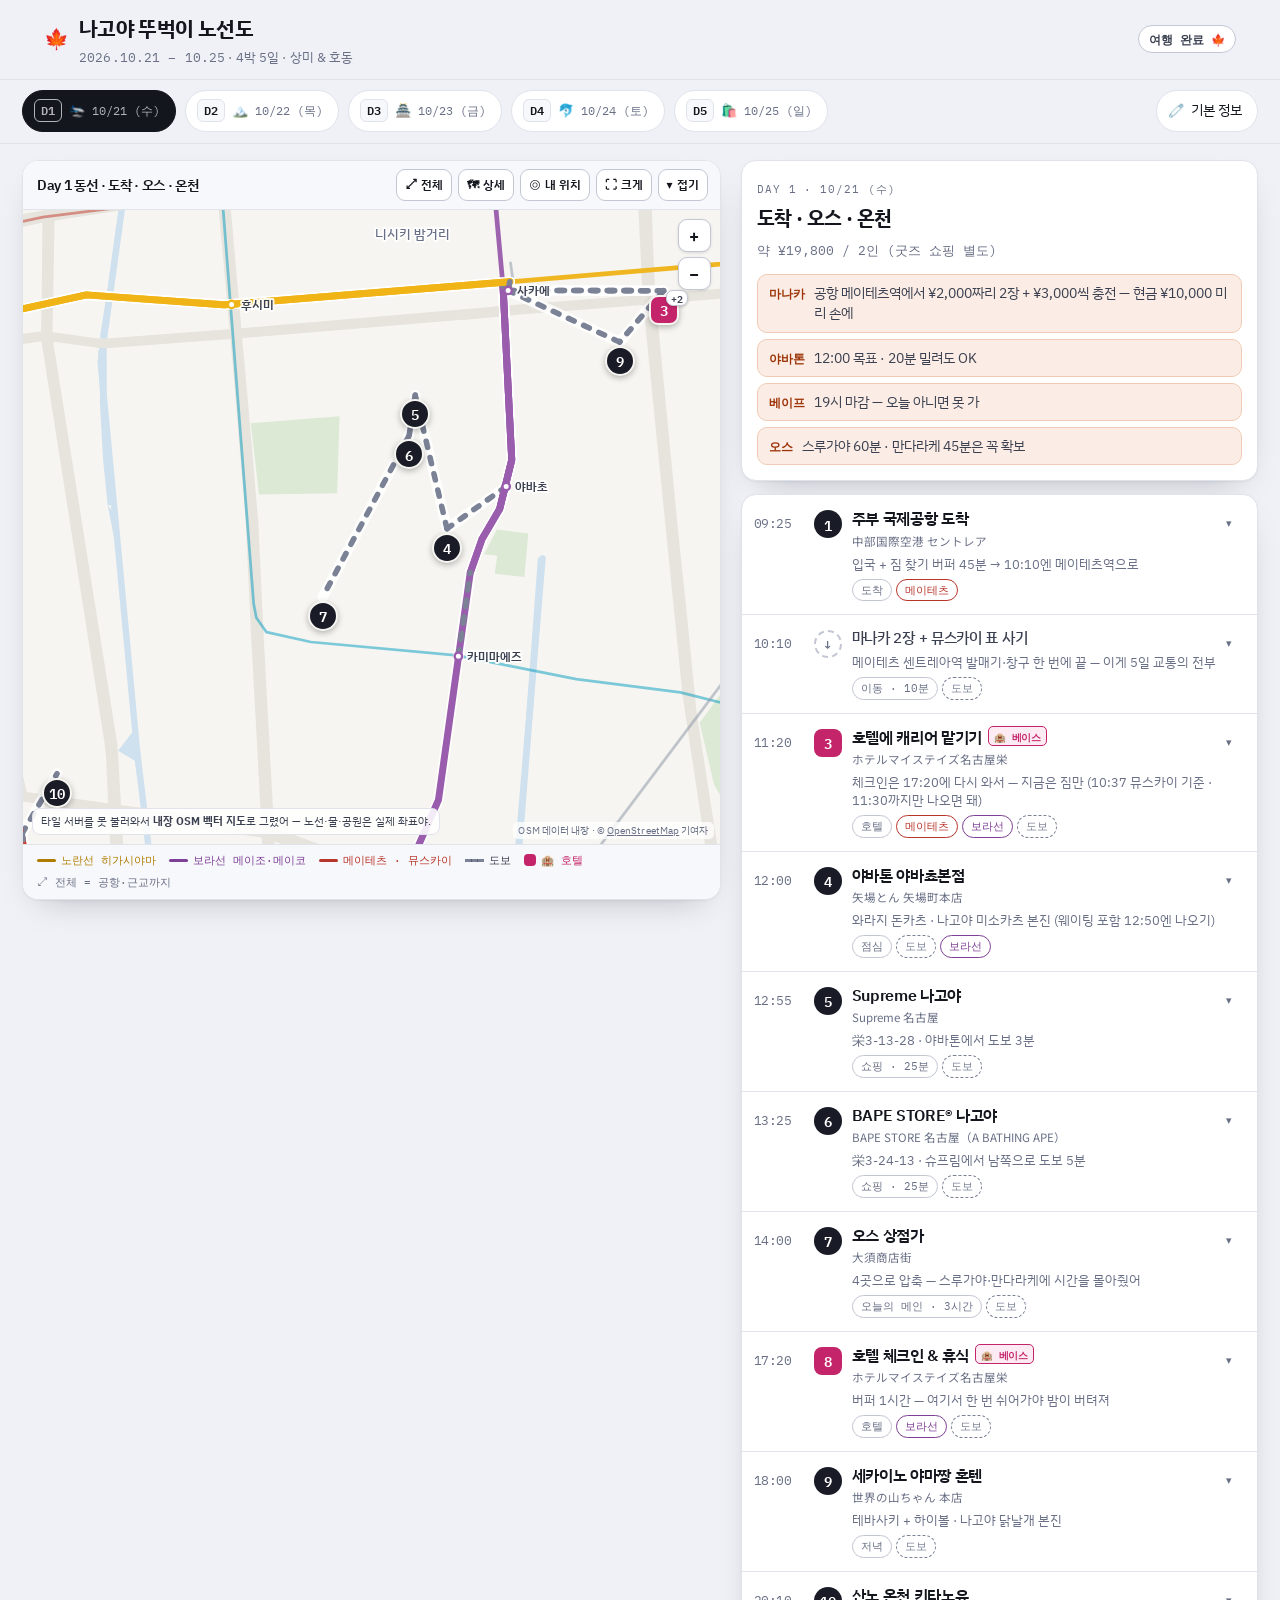
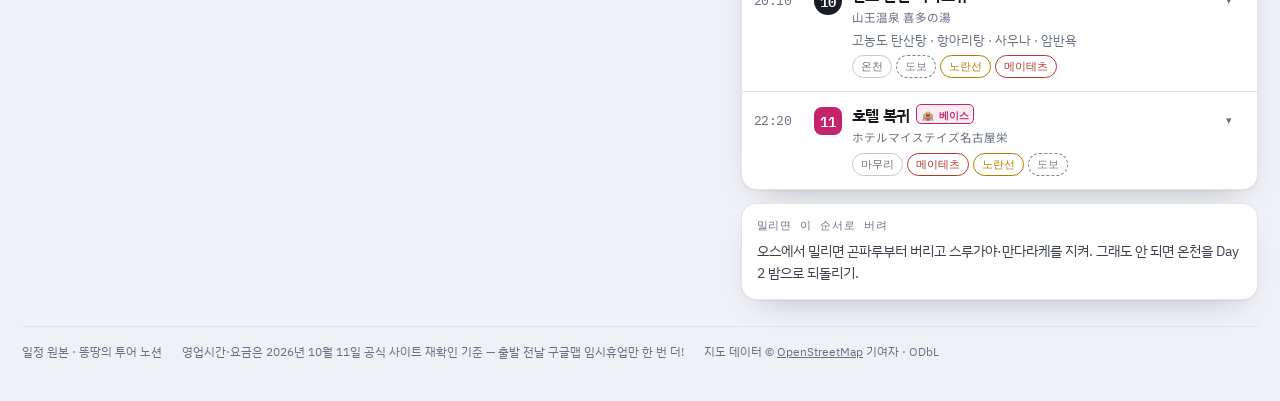
==== index.html @ 1203a2b2 "Visit Japan Web 등록 · eSIM 구매 완료 체크 Co-Authored-By: Claude Opus 5.5 (1M context) <noreply@anthropic.c" ====
<!doctype html>
<html lang="ko">
<head>
<meta charset="utf-8">
<meta name="viewport" content="width=device-width, initial-scale=1, viewport-fit=cover">
<meta name="theme-color" content="#F2F3F7" media="(prefers-color-scheme: light)">
<meta name="theme-color" content="#0D0F15" media="(prefers-color-scheme: dark)">
<meta name="description" content="나고야 4박 5일 뚜벅이 일정 — OpenStreetMap 실지도 위의 하루 동선, 지하철 노선·구글맵 길찾기·예외 상황까지.">
<title>나고야 뚜벅이 노선도</title>
<link rel="preconnect" href="https://fonts.googleapis.com">
<link rel="preconnect" href="https://fonts.gstatic.com" crossorigin>
<link rel="stylesheet" href="https://fonts.googleapis.com/css2?family=IBM+Plex+Mono:wght@400;500;600&family=IBM+Plex+Sans+KR:wght@400;500;600;700&family=Noto+Sans+JP:wght@400;500&display=swap">
<style>
/* ===== tokens ===== */
:root{
  --paper:#EFF1F6; --card:#FFFFFF; --card-2:#F7F8FB; --sheet:#FFFFFF;
  --ink:#14161E; --ink-2:#3B4050; --muted:#697086;
  --rule:#E1E3EB; --rule-2:#C3C7D4;
  --yellow:#B07C00; --yellow-line:#F0B417;
  --purple:#7E3F96; --purple-line:#9A5CAC;
  --red:#B8352A; --red-line:#CE4436;
  --bus:#1B6B4F; --bus-line:#2E8F69;
  --jr:#2E5EA8; --jr-line:#5A8FD8;
  --walk:#7B8296;
  --warn:#9C3407; --warn-bg:#FBEDE5; --warn-rule:#EFCAB4;
  --ok:#146042; --ok-bg:#E7F3EC; --ok-rule:#BCDDCA;
  --home:#C4256A; --home-ink:#FFFFFF; --home-bg:#FCEBF3;
  --pin:#191C26; --pin-ink:#FFFFFF;
  --map-bg:#F4F1EC00; --map-water:#CFE0EE; --map-land:#F6F5F1; --map-park:#DCE9D5;
  --map-road:#E7E4DE; --map-road-2:#D8D4CC; --map-coast:#A9C4D8;
  --shadow:0 1px 2px rgba(16,18,28,.05), 0 14px 34px -20px rgba(16,18,28,.34);
  --f-sans:"IBM Plex Sans KR","Apple SD Gothic Neo","Malgun Gothic",system-ui,sans-serif;
  --f-mono:"IBM Plex Mono",ui-monospace,SFMono-Regular,Menlo,monospace;
  --f-ja:"Noto Sans JP","Hiragino Kaku Gothic ProN","Yu Gothic",sans-serif;
  --hd-h:52px; --tab-h:52px;
}
@media (prefers-color-scheme: dark){
  :root:not([data-theme="light"]) .mapbox.tiles.osmtiles #cv{filter:invert(1) hue-rotate(180deg) brightness(.88) contrast(1.04) saturate(.8)}
  :root:not([data-theme="light"]){
    --paper:#0C0E14; --card:#151822; --card-2:#1B1F2A; --sheet:#151822;
    --ink:#ECEEF4; --ink-2:#C2C7D6; --muted:#939AAC;
    --rule:#252935; --rule-2:#3A4150;
    --yellow:#F2C651; --yellow-line:#E0AE2E;
    --purple:#C08ED0; --purple-line:#A468B8;
    --red:#E88377; --red-line:#D2564A;
    --bus:#63C398; --bus-line:#3F9F78;
    --jr:#8FB6EE; --jr-line:#5A8FD8;
    --walk:#7D8498;
    --warn:#F2A87F; --warn-bg:#2C1B10; --warn-rule:#4A2E1E;
    --ok:#74D7A8; --ok-bg:#0E2A1D; --ok-rule:#1E4634;
    --home:#FF86B4; --home-ink:#14060D; --home-bg:#2A1220;
    --pin:#ECEEF4; --pin-ink:#0C0E14;
    --map-water:#16283A; --map-land:#101319; --map-park:#16261B;
    --map-road:#1E222C; --map-road-2:#272C38; --map-coast:#2A4459;
    --shadow:0 1px 2px rgba(0,0,0,.5), 0 14px 34px -20px rgba(0,0,0,.9);
  }
}
:root[data-theme="dark"] .mapbox.tiles.osmtiles #cv{filter:invert(1) hue-rotate(180deg) brightness(.88) contrast(1.04) saturate(.8)}
:root[data-theme="dark"]{
  --paper:#0C0E14; --card:#151822; --card-2:#1B1F2A; --sheet:#151822;
  --ink:#ECEEF4; --ink-2:#C2C7D6; --muted:#939AAC;
  --rule:#252935; --rule-2:#3A4150;
  --yellow:#F2C651; --yellow-line:#E0AE2E;
  --purple:#C08ED0; --purple-line:#A468B8;
  --red:#E88377; --red-line:#D2564A;
  --bus:#63C398; --bus-line:#3F9F78;
  --jr:#8FB6EE; --jr-line:#5A8FD8;
  --walk:#7D8498;
  --warn:#F2A87F; --warn-bg:#2C1B10; --warn-rule:#4A2E1E;
  --ok:#74D7A8; --ok-bg:#0E2A1D; --ok-rule:#1E4634;
  --home:#FF86B4; --home-ink:#14060D; --home-bg:#2A1220;
  --pin:#ECEEF4; --pin-ink:#0C0E14;
  --map-water:#16283A; --map-land:#101319; --map-park:#16261B;
  --map-road:#1E222C; --map-road-2:#272C38; --map-coast:#2A4459;
  --shadow:0 1px 2px rgba(0,0,0,.5), 0 14px 34px -20px rgba(0,0,0,.9);
}

*{box-sizing:border-box}
html{-webkit-tap-highlight-color:transparent; scroll-behavior:smooth}
body{
  margin:0; background:var(--paper); color:var(--ink);
  font-family:var(--f-sans); font-size:15.5px; line-height:1.6; -webkit-text-size-adjust:100%;
  overscroll-behavior-y:none;
}
[hidden]{display:none !important}
.mono{font-family:var(--f-mono); font-variant-numeric:tabular-nums}
.ja{font-family:var(--f-ja)}
a{color:inherit}
button{font:inherit; color:inherit}
:focus-visible{outline:2.5px solid var(--ink); outline-offset:2px; border-radius:8px}
.app{
  max-width:1320px; margin:0 auto;
  padding-bottom:calc(40px + env(safe-area-inset-bottom));
  padding-left:env(safe-area-inset-left); padding-right:env(safe-area-inset-right);
}

/* ===== header ===== */
.hd{position:sticky; top:0; z-index:40; background:var(--paper); border-bottom:1px solid var(--rule)}
.hd-in{display:flex; align-items:center; gap:10px; padding:calc(9px + env(safe-area-inset-top)) 14px 9px; min-height:var(--hd-h)}
.leaf{font-size:20px; line-height:1}
.hd-t{min-width:0; flex:1}
h1{margin:0; font-size:16.5px; font-weight:700; letter-spacing:-.03em; white-space:nowrap; overflow:hidden; text-overflow:ellipsis}
.hd-s{margin:1px 0 0; font-size:11.5px; color:var(--muted); letter-spacing:.01em; white-space:nowrap; overflow:hidden; text-overflow:ellipsis}
.dcount{
  flex:0 0 auto; font-size:11.5px; font-weight:600; color:var(--ink-2);
  background:var(--card); border:1.5px solid var(--rule-2); border-radius:999px; padding:4px 10px;
}

/* ===== day tabs ===== */
.days{
  position:sticky; top:var(--hd-h); z-index:39; display:flex; gap:7px;
  padding:8px 14px 9px; overflow-x:auto; background:var(--paper);
  border-bottom:1px solid var(--rule); scrollbar-width:none; scroll-snap-type:x proximity;
}
.days::-webkit-scrollbar{display:none}
.tab{
  flex:0 0 auto; display:flex; align-items:center; gap:7px; scroll-snap-align:center;
  background:var(--card); border:1.5px solid var(--rule); border-radius:999px;
  padding:7px 13px 7px 9px; min-height:38px; cursor:pointer; font-size:13.5px;
  transition:background .13s, border-color .13s, color .13s;
}
.tab .n{font-family:var(--f-mono); font-size:11.5px; font-weight:600; background:var(--card-2); border:1.5px solid var(--rule); border-radius:6px; padding:1px 6px}
.tab .ic{font-size:13px}
.tab .wd{color:var(--muted); font-size:12px; font-family:var(--f-mono)}
.tab[aria-selected="true"]{background:var(--ink); color:var(--paper); border-color:var(--ink)}
.tab[aria-selected="true"] .n{background:transparent; border-color:currentColor; opacity:.72}
.tab[aria-selected="true"] .wd{color:inherit; opacity:.72}
.tab.info-tab{margin-left:auto}

/* ===== map ===== */
.mapwrap{
  position:relative; z-index:1;
  background:var(--card); border-bottom:1px solid var(--rule);
}
.mapbar{display:flex; align-items:center; gap:8px; padding:8px 12px 8px 14px; border-bottom:1px solid var(--rule); background:var(--card-2)}
.mapt{font-size:13.5px; font-weight:600; letter-spacing:-.02em; flex:1 1 0; min-width:30px; overflow:hidden; text-overflow:ellipsis; white-space:nowrap}
.mapbtns{display:flex; gap:6px; flex:0 0 auto}
.mb{
  flex:0 0 auto; display:inline-flex; align-items:center; gap:4px; background:var(--card); border:1.5px solid var(--rule-2);
  border-radius:9px; padding:5px 8px; min-height:32px; font-size:12px; font-weight:600; cursor:pointer; line-height:1;
}
.mb .lbl{display:none}
.mb:hover{border-color:var(--ink-2)}
.mb[aria-pressed="true"]{background:var(--ink); color:var(--paper); border-color:var(--ink)}
.mapbox{position:relative; height:clamp(230px,44dvh,460px); background:var(--map-land); overflow:hidden; touch-action:none}
.mapbox canvas{position:absolute; inset:0; display:block; width:100%; height:100%}
#cvTop{pointer-events:none}

.pins{position:absolute; inset:0; pointer-events:none}
.pin{
  position:absolute; transform:translate(-50%,-50%); pointer-events:auto;
  width:30px; height:30px; border-radius:50%; border:2.5px solid var(--map-land);
  background:var(--pin); color:var(--pin-ink); font-family:var(--f-mono); font-size:13.5px; font-weight:600;
  display:grid; place-items:center; cursor:pointer; padding:0; box-shadow:0 2px 6px rgba(0,0,0,.28);
}
.pin.home{border-radius:9px; background:var(--home); color:var(--home-ink)}
.pin.opt{background:var(--map-land); color:var(--ink); border:2.5px dashed var(--pin)}
.pin.sel{outline:3.5px solid var(--pin); outline-offset:2.5px; z-index:5}
.pin.sub{width:15px; height:15px; font-size:0; background:var(--card); border:3.5px solid var(--ink-2); box-shadow:0 1px 3px rgba(0,0,0,.25)}
.pin.grouped::after{
  content:attr(data-more); position:absolute; top:-7px; right:-11px;
  font-family:var(--f-mono); font-size:9.5px; font-weight:600; line-height:1.5;
  background:var(--card); color:var(--ink-2); border:1.5px solid var(--rule-2);
  border-radius:7px; padding:0 4px; box-shadow:0 1px 3px rgba(0,0,0,.2);
}
.pin.me{width:16px; height:16px; background:#2E7BE0; border:3px solid #fff; box-shadow:0 0 0 6px rgba(46,123,224,.22); cursor:default}
.zoomers{position:absolute; right:9px; top:9px; display:flex; flex-direction:column; gap:5px}
.zb{
  width:33px; height:33px; border-radius:9px; background:var(--card); border:1.5px solid var(--rule-2);
  font-size:17px; font-weight:600; cursor:pointer; display:grid; place-items:center; line-height:1;
  box-shadow:0 1px 3px rgba(0,0,0,.12);
}
.attr{
  position:absolute; right:6px; bottom:5px; margin:0; font-size:9.5px; color:var(--muted);
  background:color-mix(in srgb, var(--card) 78%, transparent); padding:1px 5px; border-radius:5px; letter-spacing:.01em;
}
.mapmsg{
  position:absolute; left:9px; bottom:9px; margin:0; max-width:62%; font-size:11px; color:var(--ink-2);
  background:color-mix(in srgb, var(--card) 88%, transparent); border:1px solid var(--rule);
  padding:5px 8px; border-radius:8px; line-height:1.4;
}
.legend{display:flex; flex-wrap:wrap; gap:5px 13px; padding:7px 14px 8px; background:var(--card-2); border-top:1px solid var(--rule)}
.legend::-webkit-scrollbar{display:none}
.lg{flex:0 0 auto; display:flex; align-items:center; gap:5px; white-space:nowrap; font-family:var(--f-mono); font-size:10.5px; color:var(--ink-2)}
.lg i{display:block; width:19px; height:3.5px; border-radius:2px; background:currentColor}
.lg.l-y{color:var(--yellow)} .lg.l-p{color:var(--purple)} .lg.l-r{color:var(--red)}
.lg.l-b{color:var(--bus)} .lg.l-h{color:var(--home)}
.lg.l-w i{height:0; border-top:3.5px dashed var(--walk); border-radius:0}
.lg.l-h i{width:12px; height:12px; border-radius:4px}
.mapwrap.hid .mapbox, .mapwrap.hid .legend{display:none}
body.full .mapwrap{
  position:fixed; inset:0; z-index:80; border:0; display:flex; flex-direction:column;
  padding-top:env(safe-area-inset-top); padding-bottom:env(safe-area-inset-bottom);
  background:var(--card);
}
body.full .mapbox{flex:1 1 auto; height:auto; max-height:none}
body.full{overflow:hidden}
body.full .mb#btnFull{background:var(--ink); color:var(--paper); border-color:var(--ink)}
body.full .legend{display:none}

/* ===== day body ===== */
main{padding:14px 14px 0; display:flex; flex-direction:column; gap:13px}
.card{background:var(--card); border:1.5px solid var(--rule); border-radius:15px; box-shadow:var(--shadow); overflow:hidden}
.dayhead{padding:14px 15px 15px}
.dayhead .eb{font-family:var(--f-mono); font-size:11px; letter-spacing:.09em; text-transform:uppercase; color:var(--muted)}
.dayhead h2{margin:3px 0 0; font-size:20px; font-weight:700; letter-spacing:-.03em; text-wrap:balance}
.dayhead .spend{margin:7px 0 0; font-size:13px; color:var(--muted); font-family:var(--f-mono)}
.keys{display:flex; flex-direction:column; gap:6px; margin-top:12px}
.key{
  display:flex; gap:9px; align-items:baseline; font-size:13.5px; line-height:1.5; color:var(--ink-2);
  background:var(--warn-bg); border:1.5px solid var(--warn-rule); border-radius:10px; padding:8px 11px;
}
.key b{color:var(--warn); font-family:var(--f-mono); font-size:12px; font-weight:600; white-space:nowrap}

/* timeline */
.tl{list-style:none; margin:0; padding:0}
.tl > li{position:relative}
.stopbtn{
  display:grid; grid-template-columns:50px 28px minmax(0,1fr) 18px; gap:0 10px; align-items:start;
  width:100%; text-align:left; background:none; border:0; padding:13px 13px 13px 12px; cursor:pointer;
  border-top:1px solid var(--rule);
}
.tl > li:first-child .stopbtn{border-top:0}
.stopbtn:hover{background:var(--card-2)}
.stopbtn[aria-expanded="true"]{background:var(--card-2)}
.stopbtn .tm{font-family:var(--f-mono); font-size:12.5px; color:var(--muted); padding-top:5px; letter-spacing:-.03em}
.bd{
  width:28px; height:28px; border-radius:50%; background:var(--pin); color:var(--pin-ink);
  font-family:var(--f-mono); font-size:13.5px; font-weight:600; display:grid; place-items:center; margin-top:2px;
}
.stopbtn.home .bd{border-radius:8px; background:var(--home); color:var(--home-ink)}
.stopbtn.opt .bd{background:transparent; color:var(--ink-2); border:2px dashed var(--rule-2)}
.stopbtn.transit .bd{background:transparent; color:var(--muted); border:2px dashed var(--rule-2); font-size:12px}
.stopbtn .nm{display:block; font-size:15.5px; font-weight:600; letter-spacing:-.02em; line-height:1.4; overflow-wrap:anywhere}
.stopbtn.transit .nm{font-weight:500; color:var(--ink-2); font-size:14.5px}
.stopbtn .jp{display:block; font-family:var(--f-ja); font-size:11.5px; color:var(--muted); margin-top:2px; overflow-wrap:anywhere}
.stopbtn .nt{display:block; font-size:12.5px; color:var(--muted); margin-top:4px; line-height:1.45}
.stopbtn .cv{display:flex; flex-wrap:wrap; gap:4px; margin-top:6px}
.stopbtn .caret{font-size:11px; color:var(--muted); padding-top:7px; transition:transform .16s}
.stopbtn[aria-expanded="true"] .caret{transform:rotate(180deg)}
.stopbtn.sel::before{content:""; position:absolute; left:0; top:6px; bottom:6px; width:3.5px; background:var(--pin); border-radius:0 4px 4px 0}
.stopbtn.home.sel::before{background:var(--home)}
.badge-home{
  margin-left:6px; font-family:var(--f-mono); font-size:9.5px; font-weight:600; vertical-align:2px;
  color:var(--home); background:var(--home-bg); border:1.5px solid var(--home); border-radius:5px; padding:0 5px;
}

.chip{
  display:inline-flex; align-items:center; gap:5px; font-family:var(--f-mono); font-size:10.5px;
  padding:2px 8px; border-radius:999px; border:1.5px solid var(--rule-2); color:var(--ink-2); white-space:nowrap;
}
.chip.c-purple{border-color:var(--purple); color:var(--purple)}
.chip.c-yellow{border-color:var(--yellow); color:var(--yellow)}
.chip.c-red{border-color:var(--red); color:var(--red)}
.chip.c-bus{border-color:var(--bus); color:var(--bus)}
.chip.c-jr{border-color:var(--jr); color:var(--jr)}
.chip.c-walk{border-color:var(--walk); color:var(--walk); border-style:dashed}
.chip.cat{border-color:var(--rule-2); color:var(--muted)}

/* detail */
.det{padding:2px 13px 16px 12px; background:var(--card-2); border-top:1px dashed var(--rule)}
.det > .sec{padding-top:13px}
.det .lb{display:block; font-family:var(--f-mono); font-size:10.5px; letter-spacing:.09em; text-transform:uppercase; color:var(--muted); margin-bottom:7px}
.route{display:flex; flex-wrap:wrap; align-items:center; gap:5px}
.rp{font-size:12.5px; font-weight:600; background:var(--card); border:1.5px solid var(--rule-2); border-radius:8px; padding:4px 9px}
.rm{display:inline-flex; align-items:center; gap:5px; font-family:var(--f-mono); font-size:10.5px; color:var(--muted)}
.rm i{display:block; width:15px; height:3.5px; border-radius:2px; background:var(--rule-2)}
.rm.m-purple i{background:var(--purple-line)} .rm.m-purple{color:var(--purple)}
.rm.m-yellow i{background:var(--yellow-line)} .rm.m-yellow{color:var(--yellow)}
.rm.m-red i{background:var(--red-line)} .rm.m-red{color:var(--red)}
.rm.m-bus i{background:var(--bus-line)} .rm.m-bus{color:var(--bus)}
.rm.m-jr i{background:var(--jr-line)} .rm.m-jr{color:var(--jr)}
.rm.m-walk i{height:0; border-top:3.5px dashed var(--walk); background:none}
dl.facts{margin:0; display:grid; grid-template-columns:minmax(0,1fr); gap:2px 0; font-size:13.5px}
dl.facts dt{font-family:var(--f-mono); font-size:11px; color:var(--muted); padding-top:6px}
dl.facts dt:first-of-type{padding-top:0}
dl.facts dd{margin:0; color:var(--ink-2); overflow-wrap:anywhere}
.callout{display:flex; gap:8px; font-size:13px; line-height:1.55; color:var(--ink-2); background:var(--warn-bg); border:1.5px solid var(--warn-rule); border-radius:10px; padding:10px 12px}
.callout.plan{background:var(--ok-bg); border-color:var(--ok-rule)}
.callout b{color:var(--warn); font-weight:600}
.callout.plan b{color:var(--ok)}
ul.tips{margin:0; padding:0; list-style:none; display:flex; flex-direction:column; gap:7px}
ul.tips li{position:relative; padding-left:15px; font-size:13.5px; color:var(--ink-2); line-height:1.55}
ul.tips li::before{content:""; position:absolute; left:2px; top:9px; width:5px; height:5px; border-radius:50%; background:var(--rule-2)}
ol.alts{margin:0; padding:0; list-style:none; display:flex; flex-direction:column; gap:7px; counter-reset:alt}
ol.alts li{
  position:relative; padding:10px 12px 10px 34px; font-size:13.5px; color:var(--ink-2); line-height:1.5;
  background:var(--card); border:1.5px solid var(--rule); border-left:3px solid var(--ok); border-radius:10px;
}
ol.alts li::before{
  counter-increment:alt; content:counter(alt); position:absolute; left:10px; top:10px;
  width:18px; height:18px; border-radius:6px; background:var(--ok-bg); color:var(--ok); border:1.5px solid var(--ok);
  font-family:var(--f-mono); font-size:10.5px; font-weight:600; display:grid; place-items:center;
}
.lb.alt{color:var(--ok)}
ul.subs{margin:0; padding:0; list-style:none; display:flex; flex-direction:column; gap:8px}
ul.subs li{border:1.5px solid var(--rule); border-radius:11px; padding:10px 12px; background:var(--card)}
ul.subs li.star{border-left:3px solid var(--ink)}
ul.subs .sn{font-size:14px; font-weight:600; letter-spacing:-.02em; display:flex; gap:6px; align-items:baseline; flex-wrap:wrap}
ul.subs .sj{font-family:var(--f-ja); font-size:11.5px; color:var(--muted); margin-top:2px}
ul.subs .sd{font-size:13px; color:var(--ink-2); margin-top:5px; line-height:1.5}
ul.subs .sub-n{font-family:var(--f-mono); font-size:10.5px; color:var(--muted); border:1.5px solid var(--rule-2); border-radius:5px; padding:0 5px}
.acts{display:flex; flex-wrap:wrap; gap:7px}
.gmap{
  display:inline-flex; align-items:center; justify-content:center; gap:7px; text-decoration:none;
  background:var(--ink); color:var(--paper); border-radius:10px; padding:10px 14px; min-height:42px;
  font-size:13.5px; font-weight:600; letter-spacing:-.02em; flex:1 1 auto;
}
.gmap.ghost{background:transparent; color:var(--ink); border:1.5px solid var(--rule-2); font-weight:500}
.gmap .ar{font-family:var(--f-mono); font-size:11px; opacity:.65}
a.tel{display:inline-flex; align-items:center; gap:3px; text-decoration:none; color:var(--ink); font-weight:600; border-bottom:1.5px solid var(--rule-2); white-space:nowrap}
.drop{padding:13px 15px 15px}
.drop .lb{display:block; font-family:var(--f-mono); font-size:10.5px; letter-spacing:.09em; text-transform:uppercase; color:var(--muted); margin-bottom:7px}
.drop p{margin:0; font-size:13.5px; color:var(--ink-2); line-height:1.6}

/* ===== info ===== */
#infoPane{padding:14px 14px 0; display:grid; gap:13px}
#infoPane .info{display:contents}
#infoPane .card > h3{margin:0; padding:13px 15px 11px; font-size:15.5px; font-weight:700; letter-spacing:-.025em; border-bottom:1.5px solid var(--rule); background:var(--card-2)}
#infoPane .body{padding:14px 15px}
#infoPane .body > *:first-child{margin-top:0}
#infoPane .body > *:last-child{margin-bottom:0}
table.tt{width:100%; border-collapse:collapse; font-size:13.5px}
table.tt th{text-align:left; font-family:var(--f-mono); font-size:11px; color:var(--muted); letter-spacing:.06em; text-transform:uppercase; font-weight:500; padding:0 14px 10px 0; border-bottom:1px solid var(--rule-2)}
table.tt td{padding:12px 14px 12px 0; border-bottom:1px solid var(--rule); vertical-align:top; color:var(--ink-2); line-height:1.55; overflow-wrap:anywhere}
table.tt th:last-child, table.tt td:last-child{padding-right:0}
table.tt tr:first-child td{padding-top:0}
table.tt thead + tbody tr:first-child td{padding-top:12px}
table.tt tr:last-child td{border-bottom:0; padding-bottom:0}
table.tt td b{color:var(--ink); font-weight:600}
ul.check{margin:0; padding:0; list-style:none; display:flex; flex-direction:column; gap:10px; font-size:14px}
ul.check li{display:flex; gap:10px; align-items:flex-start; color:var(--ink-2); line-height:1.5}
ul.check .bx{flex:0 0 auto; width:20px; height:20px; border-radius:6px; border:2px solid var(--rule-2); margin-top:2px; display:grid; place-items:center; font-size:11px; color:var(--muted)}
ul.check li.done .bx{background:var(--ink); border-color:var(--ink); color:var(--paper)}
ul.check li.done{color:var(--muted)}

.fab{
  position:fixed; right:14px; bottom:calc(16px + env(safe-area-inset-bottom)); z-index:50;
  display:none; align-items:center; gap:7px; padding:11px 15px; min-height:46px;
  background:var(--ink); color:var(--paper); border:0; border-radius:999px;
  font-size:14px; font-weight:600; letter-spacing:-.02em; cursor:pointer;
  box-shadow:0 4px 16px rgba(16,18,28,.28);
}
.fab.show{display:inline-flex}
body.full .fab{display:none !important}
.fsheet{
  position:fixed; left:12px; right:12px; bottom:calc(12px + env(safe-area-inset-bottom)); z-index:90;
  display:flex; flex-direction:column; gap:9px;
  background:var(--card); border:1.5px solid var(--rule-2); border-radius:14px;
  padding:12px 14px; box-shadow:0 10px 30px rgba(0,0,0,.34);
}
.fsheet .fs-t{font-size:15px; font-weight:600; letter-spacing:-.02em; line-height:1.4}
.fsheet .fs-b{display:flex; gap:8px}
.fsheet .fs-g, .fsheet .fs-x{
  flex:1 1 0; display:inline-flex; align-items:center; justify-content:center; min-height:42px;
  border-radius:10px; font-size:13.5px; font-weight:600; text-decoration:none; cursor:pointer;
}
.fsheet .fs-g{background:transparent; color:var(--ink); border:1.5px solid var(--rule-2)}
.fsheet .fs-x{background:var(--ink); color:var(--paper); border:0}
.ft{margin:26px 14px 0; padding-top:16px; border-top:1px solid var(--rule); display:flex; flex-direction:column; gap:5px; font-size:11.5px; color:var(--muted)}

/* mobile stacked tables */
@media (max-width:640px){
  table.tt td[style]{width:34% !important; min-width:70px}
  table.tt.stack thead{display:none}
  table.tt.stack, table.tt.stack tbody, table.tt.stack tr, table.tt.stack td{display:block; width:auto !important}
  table.tt.stack tr{padding:13px 0; border-bottom:1px solid var(--rule)}
  table.tt.stack tr:first-child{padding-top:0}
  table.tt.stack tr:last-child{border-bottom:0; padding-bottom:0}
  table.tt.stack td{border-bottom:0; padding:0 0 7px !important; min-width:0 !important}
  table.tt.stack td:last-child{padding-bottom:0 !important}
  table.tt.stack td:first-child{font-family:var(--f-mono); font-size:12px; letter-spacing:.04em; color:var(--muted)}
  table.tt.stack td:nth-child(2){font-size:14.5px; color:var(--ink)}
}

/* ===== desktop ===== */
@media (min-width:1000px){
  :root{--hd-h:60px}
  .fab, .fsheet{display:none !important}
  .hd-in{padding:12px 22px}
  h1{font-size:21px}
  .hd-s{font-size:12.5px}
  .days{padding:10px 22px 11px; gap:9px}
  .tab{font-size:14px; min-height:42px; padding:8px 15px 8px 11px}
  .mb .lbl{display:inline}
  .app{display:grid; grid-template-columns:minmax(0,1.35fr) minmax(360px,1fr); grid-template-areas:"hd hd" "tabs tabs" "map main" "ft ft"; gap:0 20px; padding:0 22px 40px}
  .hd{grid-area:hd; margin:0 -22px; padding:0 22px}
  .days{grid-area:tabs; margin:0 -22px; padding-left:22px; padding-right:22px}
  .mapwrap{grid-area:map; position:sticky; top:calc(var(--hd-h) + var(--tab-h) + 16px); margin-top:16px; border:1.5px solid var(--rule); border-radius:16px; box-shadow:var(--shadow); overflow:hidden; height:calc(100dvh - var(--hd-h) - var(--tab-h) - 48px)}
  .mapwrap .mapbox{height:auto; flex:1 1 auto}
  .mapwrap{display:flex; flex-direction:column}
  main, #infoPane{grid-area:main; padding:16px 0 0}
  #infoPane{grid-template-columns:minmax(0,1fr)}
  .ft{grid-area:ft; margin-left:0; margin-right:0; flex-direction:row; flex-wrap:wrap; gap:8px 20px}
  .app.info-mode{grid-template-columns:minmax(0,1fr); grid-template-areas:"hd" "tabs" "main" "ft"}
  .app.info-mode .mapwrap{display:none}
  .app.info-mode #infoPane{grid-template-columns:repeat(auto-fit,minmax(min(100%,420px),1fr)); align-items:start}
  .app.info-mode #infoPane .wide{grid-column:1/-1}
  dl.facts{grid-template-columns:minmax(0,auto) minmax(0,1fr); gap:8px 14px}
  dl.facts dt{white-space:nowrap; padding-top:3px}
}
@media (prefers-reduced-motion:reduce){*{transition:none !important; animation:none !important; scroll-behavior:auto !important}}
</style>
</head>
<body>
<!--ARTIFACT-START-->

<div class="app">
  <header class="hd">
    <div class="hd-in">
      <span class="leaf" aria-hidden="true">🍁</span>
      <div class="hd-t">
        <h1>나고야 뚜벅이 노선도</h1>
        <p class="hd-s"><span class="mono">2026.10.21 – 10.25</span> · 4박 5일 · 상미 &amp; 호동</p>
      </div>
      <span class="dcount mono" id="dcount"></span>
    </div>
  </header>

  <nav class="days" id="tabs" role="tablist" aria-label="날짜 선택"></nav>

  <section class="mapwrap" id="mapwrap" aria-label="하루 동선 지도">
    <div class="mapbar">
      <span class="mapt" id="mapTitle">Day 1 동선</span>
      <span class="mapbtns">
        <button type="button" class="mb" id="btnFit" title="오늘 동선 전체 보기">⤢<span class="lbl">전체</span></button>
        <button type="button" class="mb" id="btnStyle" title="지도 스타일 — 깔끔 / 일본어 상세">🗺<span class="lbl">상세</span></button>
        <button type="button" class="mb" id="btnGeo" title="내 위치">◎<span class="lbl">내 위치</span></button>
        <button type="button" class="mb" id="btnFull" title="지도 크게 보기">⛶<span class="lbl">크게</span></button>
        <button type="button" class="mb" id="btnHide" title="지도 접기">▾<span class="lbl">접기</span></button>
      </span>
    </div>
    <div class="mapbox" id="mapbox">
      <canvas id="cv"></canvas>
      <canvas id="cvTop"></canvas>
      <div class="pins" id="pins"></div>
      <div class="zoomers">
        <button type="button" class="zb" id="btnIn" aria-label="확대">+</button>
        <button type="button" class="zb" id="btnOut" aria-label="축소">−</button>
      </div>
      <p class="attr" id="attr">© OpenStreetMap 기여자</p>
      <p class="mapmsg" id="mapmsg" hidden></p>
    </div>
    <div class="legend" id="legend"></div>
  </section>

  <button type="button" class="fab" id="fab" aria-label="지도 크게 보기">🗺<span>지도</span></button>
  <div class="fsheet" id="fsheet" hidden>
    <span class="fs-t" id="fsheetT"></span>
    <span class="fs-b">
      <a class="fs-g" id="fsheetG" href="#" target="_blank" rel="noopener">구글맵 ↗</a>
      <button type="button" class="fs-x" id="fsheetX">일정 보기</button>
    </span>
  </div>
  <main id="main"></main>
  <section id="infoPane" hidden></section>

  <footer class="ft">
    <span>일정 원본 · 똥땅의 투어 노션</span>
    <span>영업시간·요금은 2026년 10월 11일 공식 사이트 재확인 기준 — 출발 전날 구글맵 임시휴업만 한 번 더!</span>
    <span>지도 데이터 © <a href="https://www.openstreetmap.org/copyright">OpenStreetMap</a> 기여자 · ODbL</span>
  </footer>
</div>
<script>
/* ===== 데이터 ===== */
const DAYS = [
{
  d:1, date:"10/21 (수)", icon:"🛬", theme:"도착 · 오스 · 온천",
  spend:"약 ¥19,800 / 2인 (굿즈 쇼핑 별도)",
  drop:"오스에서 밀리면 곤파루부터 버리고 스루가야·만다라케를 지켜. 그래도 안 되면 온천을 Day 2 밤으로 되돌리기.",
  keys:[["마나카","공항 메이테츠역에서 ¥2,000짜리 2장 + ¥3,000씩 충전 — 현금 ¥10,000 미리 손에"],["야바톤","12:00 목표 · 20분 밀려도 OK"],["베이프","19시 마감 — 오늘 아니면 못 가"],["오스","스루가야 60분 · 만다라케 45분은 꼭 확보"]],
  stops:[
    {t:"09:25", name:"주부 국제공항 도착", ja:"中部国際空港 セントレア", icon:"✈️", cat:"도착",
     note:"입국 + 짐 찾기 버퍼 45분 → 10:10엔 메이테츠역으로",
     route:["비행기 LJ0345","인천 T2 07:30 → 나고야 09:25|red","주부 공항"],
     facts:[["항공","진에어 LJ0345 · 예약번호 JP283U"],["수하물","위탁 15kg · 성인 2"],["현금","¥10,000 지폐 — 마나카 2장용. 환전은 한국에서 끝내고 오기"]],
     tips:["도착층에서 바로 메이테츠 센트레아역으로 — 표지판의 빨간 名鉄(메이테츠) 로고만 따라가면 돼 (도보 5분)","모바일 스이카는 안 쓰기로 했어 (Apple Pay 카드 없음). 교통카드는 다음 정류장에서 실물 마나카로 해결"],
     q:"中部国際空港"},

    {t:"10:10", name:"마나카 2장 + 뮤스카이 표 사기", icon:"💳", cat:"이동 · 10분", transit:true,
     note:"메이테츠 센트레아역 발매기·창구 한 번에 끝 — 이게 5일 교통의 전부",
     route:["도착 로비","도보 5분|walk","메이테츠 센트레아역","발매기 → 창구|walk","뮤스카이 승강장"],
     facts:[["마나카","발매액 ¥2,000 고정 (보증금 ¥500 + 잔액 ¥1,500) · 무기명 · 현금. 개찰 왼쪽 창구가 제일 확실 — 일부 발매기는 신규 발매 불가"],["바로 충전","산 자리에서 발매기 「チャージ」로 ¥3,000 추가 → 잔액 ¥4,500. 5일 교통비(1인 약 ¥4,300)가 거의 끝나"],["뮤 티켓","¥450 · 창구에서 2장 · 좌석 지정 · 뮤스카이 전용 (기본운임 ¥910은 마나카에서 빠짐)"],["합계","1인 현금 ¥5,000 (마나카 ¥2,000 + 충전 ¥3,000) + 뮤 티켓 ¥450"]],
     warn:"여기서 마나카를 안 사면 5일 내내 지하철 탈 때마다 발매기에서 표를 끊어야 해. 하루 4~6번씩이라 이 10분이 제일 남는 장사야. 티머니처럼 들어갈 때·나올 때 한 번씩 찍으면 끝.",
     tips:["개찰구는 마나카 터치, 뮤스카이 안에서는 뮤 티켓만 보여주면 돼","평일 뮤스카이는 <b>10:07 · 10:37 · 11:07</b> 출발 (카나야마 24분 뒤 도착). 10:07은 무리고 <b>10:37</b>이 기본. 더 빨리 가고 싶으면 10:17 일반 특급 — 뮤 티켓 없이 마나카만으로 타고 카나야마 10:49","창구에서 「manaca 니마이」(마나카 2장) + 「뮤 티켓 니마이, 카나야마」. 충전은 발매기 영어 메뉴 Charge → ¥3,000"]},

    {t:"11:20", name:"호텔에 캐리어 맡기기", ja:"ホテルマイステイズ名古屋栄", home:true, icon:"🧳", cat:"호텔",
     note:"체크인은 17:20에 다시 와서 — 지금은 짐만 (10:37 뮤스카이 기준 · 11:30까지만 나오면 돼)",
     route:["주부 공항","뮤스카이 24분|red","카나야마","보라선 2정거장|purple","사카에","5번 출구 도보 7분|walk","호텔"],
     facts:[["요금","뮤스카이 ¥1,360 (마나카 ¥910 + 뮤 티켓 ¥450) + 보라선 ¥210 / 인"],["마나카 잔액","여기 도착하면 약 ¥3,400 남아"],["호텔","체크인 14:00 · 체크아웃 11:00 · 체크인 전 짐 보관 무료 (2026-09 리뉴얼 완료)"],["예약","HH2635447294 · 4박 · ₩670,896"]],
     tips:["공항↔호텔은 5일 내내 이 한 패턴이야 — 돌아갈 때도 똑같이 거꾸로","카나야마 환승은 메이테츠 개찰 나와서(마나카 터치) 지하철 개찰로 다시 들어가면(마나카 터치) 돼 — 표 살 일 없음","호텔이 사카에역 5번 출구라 밤에 어디서 놀든 사카에역으로만 오면 끝","야바톤은 12:00 목표라 11:30에만 나오면 돼 — 10분 여유. 10:17 일반 특급을 탔으면 11:05쯤 도착이라 더 넉넉","10:37 뮤스카이도 놓쳐 11:07편이면 호텔은 건너뛰기 — 카나야마에서 보라선 타고 야바초 하차, 캐리어는 역 코인로커에 넣고 야바톤으로"],
     q:"ホテルマイステイズ名古屋栄"},

    {t:"12:00", name:"야바톤 야바쵸본점", ja:"矢場とん 矢場町本店", icon:"🍱", cat:"점심",
     note:"와라지 돈카츠 · 나고야 미소카츠 본진 (웨이팅 포함 12:50엔 나오기)",
     route:["호텔","도보 + 사카에역|walk","사카에","보라선 1정거장|purple","야바초","도보 3분|walk","야바톤"],
     facts:[["예산","¥2,000 / 인"],["타베로그","3.46 · 리뷰 2,300건"]],
     warn:"12시 전에 들어가면 웨이팅 0이고, 12시 조금 넘으면 15~20분이야. 둘 다 괜찮아 — 뒤에 여유를 빼놨거든. 12:30 넘게 밀릴 때만 오스에서 곤파루를 건너뛰어.",
     alts:["뮤스카이를 놓쳐 호텔을 건너뛰었으면 → 카나야마에서 보라선으로 야바초 하차. 캐리어는 역 코인로커에 넣고 야바톤으로 — 호텔은 오스 끝나고 17:20에"],
     q:"矢場とん矢場町本店"},

    {t:"12:55", name:"Supreme 나고야", ja:"Supreme 名古屋", icon:"🔴", cat:"쇼핑 · 25분",
     note:"栄3-13-28 · 야바톤에서 도보 3분",
     route:["야바톤","도보 3분|walk","Supreme"],
     facts:[["영업","11:00 – 20:00"],["전화","052-261-2858"],["배정 시간","25분 (13:20엔 출발)"]],
     tips:["신제품 발매(드롭)는 보통 목요일 오전이라 그날은 줄이 길어 — 우린 수요일 낮이라 걱정 없어","오늘 옷 브랜드는 여기랑 베이프 딱 둘이야. 나머지는 오스에 시간을 몰아줬어"],
     q:"Supreme 名古屋"},

    {t:"13:25", name:"BAPE STORE® 나고야", ja:"BAPE STORE 名古屋（A BATHING APE）", icon:"🐵", cat:"쇼핑 · 25분",
     note:"栄3-24-13 · 슈프림에서 남쪽으로 도보 5분",
     route:["Supreme","도보 5분|walk","베이프"],
     facts:[["영업","11:00 – 19:00"],["전화","052-242-3301"],["배정 시간","25분 (13:50엔 출발)"]],
     warn:"19시 마감이라 밤에는 절대 못 가. 이 일정에서 베이프를 볼 수 있는 시간은 오늘 낮뿐이야 — 살 거면 오늘 사기.",
     q:"BAPE STORE 名古屋"},

    {t:"14:00", name:"오스 상점가", ja:"大須商店街", icon:"🛍️", cat:"오늘의 메인 · 3시간",
     note:"4곳으로 압축 — 스루가야·만다라케에 시간을 몰아줬어",
     route:["베이프","도보 10분|walk","오스 상점가"],
     facts:[["예산","간식 ¥1,000 / 인 (굿즈 별도)"],["배분","스루가야 60분 · 만다라케 45분 · 곤파루 20분 · 오스칸논 10분 · 여유 45분"],["빠져나갈 때","카미마에즈역 보라선 2정거장 → 사카에"]],
     warn:"이 두 곳이 오늘의 핵심이야 — 스루가야는 3~5F 통째, 만다라케는 4층 400평이라 각각 1시간 가까이 잡아먹어. 다른 데서 시간 쓰다 여기가 밀리면 오늘이 통째로 아까워져.",
     tips:["원래 9곳이었는데 한 곳당 17분밖에 안 나와서 줄였어. C-pla도 Day 5 오스로 넘겨서 야바톤 웨이팅 여유를 만들었어","여기서 잘라낸 정글·커피 부리코·다이소·세리아는 전부 <b>Day 5 오스 마무리</b>로 옮겼어 — 동물원을 빼면서 그쪽에 2시간이 생겼거든"],
     subs:[
       {n:"스루가야 나고야오스 본관 — 60분", j:"駿河屋 名古屋大須本館", d:"大須3-32-23 3–5F 통째 · 10–21시 무휴 · 카미마에즈 8번 출구 도보 2분. 층마다 가챠 기계가 있어서 특상·피규어 득템 가능. 한 곳만 간다면 여기.", q:"駿河屋名古屋大須本館", star:true},
       {n:"만다라케 나고야점 — 45분", j:"まんだらけ 名古屋店", d:"大須3-18-21 · 12:00–20:00 · 4층 400평, 전국 11개점 중 최대급. 고전·희귀 매물은 2층부터 — 시간 없으면 2층만 파도 돼.", q:"まんだらけ名古屋店", star:true},
       {n:"곤파루 오스 본점 — 20분", j:"コンパル 大須本店", d:"에비후라이 샌드. 앉아서 쉬어가는 구간이라 중간에 넣는 게 좋아. 8:00–19:00 (L.O. 18:30) 무휴.", q:"コンパル大須本店"},
       {n:"오스칸논 — 10분", j:"大須観音", d:"상점가 서쪽 끝의 절. 사진만 찍고 나오기.", q:"大須観音"}
     ],
     q:"大須商店街"},

    {t:"17:20", name:"호텔 체크인 & 휴식", ja:"ホテルマイステイズ名古屋栄", home:true, icon:"🏨", cat:"호텔",
     note:"버퍼 1시간 — 여기서 한 번 쉬어가야 밤이 버텨져",
     route:["카미마에즈","보라선 2정거장|purple","사카에","도보 7분|walk","호텔"],
     facts:[["객실","STANDARD DOUBLE · 금연 · OUTDOOR VIEW"]],
     tips:["오스에서 산 짐은 여기 다 내려놓고 저녁 먹으러 나가기"],
     q:"ホテルマイステイズ名古屋栄"},

    {t:"18:00", name:"세카이노 야마짱 혼텐", ja:"世界の山ちゃん 本店", icon:"🍗", cat:"저녁",
     note:"테바사키 + 하이볼 · 나고야 닭날개 본진",
     route:["호텔","도보 10분|walk","야마짱 본점"],
     facts:[["예산","¥3,500 / 인"],["타베로그","3.31"],["사이드","미소쿠시카츠 ¥374 (2본) · 미소꼬치 3종 ¥836"]],
     warn:"공식 사이트 기준 전화 예약 돼 (052-242-1342 · 15시부터) — 온라인 예약 링크도 있어. 예약 안 하면 피크(19시) 전인 18시 입장으로. 평일 16시 오픈.",
     tips:["나고야식 꼬치(미소쿠시카츠)를 여기 사이드로 해결하는 구성이라 따로 꼬치집 안 가도 돼"],
     q:"世界の山ちゃん本店"},

    {t:"20:10", name:"산노 온천 키타노유", ja:"山王温泉 喜多の湯", icon:"♨️", cat:"온천",
     note:"고농도 탄산탕 · 항아리탕 · 사우나 · 암반욕",
     route:["야마짱","도보 + 사카에역|walk","사카에","노란선 5분|yellow","나고야","메이테츠 1정거장 3분|red","산노","도보 5분|walk","키타노유"],
     facts:[["입욕료","평일 ¥880 / 인 (토일축 ¥980) · 암반욕 +¥700"],["수건","렌탈 세트 ¥350 (판매 페이스타월 ¥150)"],["마감","일~목은 24:00 폐점 · 최종입장 23:00 (새벽 1시는 금·토만)"]],
     warn:"타투가 있으면 입장 불가야. 속옷 여벌은 미리 챙겨가기.",
     tips:["새벽 비행으로 시작한 첫날 피로를 여기서 다 풀고 자는 게 이 일정의 설계 의도야","수요일이라 23:00 최종입장 — 20:10 도착이면 2시간 반 여유. 22시대 복귀라 막차 걱정도 없어"],
     q:"山王温泉喜多の湯"},

    {t:"22:20", name:"호텔 복귀", ja:"ホテルマイステイズ名古屋栄", home:true, icon:"🏨", cat:"마무리",
     route:["산노","메이테츠 1정거장|red","나고야","노란선 5분|yellow","사카에","5번 출구 도보 7분|walk","호텔"],
     facts:[["시각","22시대 — 막차 여유 넉넉"]],
     q:"ホテルマイステイズ名古屋栄"}
  ]
},

{
  d:2, date:"10/22 (목)", icon:"🏔️", theme:"시라카와고 · 나고야역 서쪽",
  spend:"약 ¥33,000–37,000 / 2인 (버스가 대부분)",
  drop:"① 서쪽 3연타 중 쿠지 공식샵부터 버리기 (一番くじ는 돈키·마루젠·편의점에서도 뽑을 수 있어) → 그다음이 라신반 ② 너무 피곤하면 저녁만 먹고 바로 호텔로",
  keys:[["고속버스","10/22 08:50편 — 왕복 예약 필수"],["기상","8:35엔 커피 끊고 나오기"],["겉옷","시라카와고 아침 5도"]],
  stops:[
    {t:"07:15", name:"부쵸 커피", ja:"BUCYO COFFEE", icon:"☕", cat:"아침",
     note:"오구라 토스트 · 나고야 모닝 백명점급",
     route:["사카에","노란선 5분|yellow","나고야","남쪽 도보 10분|walk","부쵸커피"],
     facts:[["타베로그","3.69 — 우리 일정 2위"],["오픈","7:15 — 오픈 시각에 맞춰 도착"]],
     warn:"줄이 너무 길거나 늦잠 자면 미련 없이 버스센터 편의점으로 대체. 오늘은 버스를 놓치면 안 되는 날이야.",
     tips:["⚠️ 메이테츠백화점 본점은 2026/2/28 폐점했지만 버스센터는 같은 건물 3층에서 그대로 영업 중이야 (재개발이 연기돼 존속 확정)","⚠️ 2026/3/1부터 나고야역↔버스센터 지하통로가 일부 막혀서 한 번 지상으로 나왔다가 들어가야 해 — 여유 5분 더. 산로드 지하상가 7번 출구(나나짱 인형 앞)로 올라가면 버스센터 건물이 바로 보여","버스센터까지 도보 10분 — 8:35에 나오면 08:50 버스에 여유 있게 닿아","원래 08:20편으로 잡았다가 실제 시간표에 그 편이 없어서 08:50편으로 바꿨어"],
     q:"BUCYO COFFEE"},

    {t:"08:50", name:"고속버스 → 시라카와고", icon:"🚌", cat:"이동", transit:true,
     note:"메이테츠 버스센터 3층 승차장 · 2시간 42분 (예약 187054678)",
     route:["부쵸커피","도보 10분|walk","메이테츠 버스센터","고속버스 2시간 42분|bus","시라카와고"],
     facts:[["예약","완료 · 187054678 · 1호차 01C·01D"],["요금","왕복 2인 ¥14,400 (결제 완료)"],["승차장","메이테츠 버스센터 3층 — 구 메이테츠백화점 멘즈관 건물"]],
     warn:"예약 필수야. 08:50 출발 → 시라카와고 11:32 도착. 돌아오는 15:30편까지 한 번에 왕복으로 잡아두기."},

    {t:"11:40", name:"시라카와고 갓쇼즈쿠리 마을", ja:"白川郷 合掌造り集落", icon:"🏔️", cat:"소도시",
     note:"마을 안은 전부 도보 (3시간 50분)",
     route:["시라카와고 버스터미널","도보|walk","갓쇼 마을"],
     facts:[["점심","¥1,800 / 인 (소바 + 히다규 고로케)"],["전망대 셔틀","¥300 (2024-10 인상) · 와다家 앞 출발 · 9:00–15:40 20분 간격 · 12시대 운휴 · 내릴 때 현금"],["기온","10월 하순 아침 5도 안팎"]],
     warn:"겉옷·목도리 꼭 챙기기. 나고야 시내랑 체감 온도가 완전히 달라.",
     subs:[
       {n:"시로야마 전망대", j:"城山展望台", d:"마을 전경이 한눈에 들어오는 대표 사진 스팟. 걸어 올라가도 되고(15분) 셔틀 ¥300. 셔틀은 12시대 운휴라 11:32 도착 직후 11:40편을 타거나, 점심 먹고 13:00 이후 편.", q:"城山展望台白川郷", star:true},
       {n:"출렁다리 (데아이바시)", j:"であい橋", d:"버스터미널에서 마을로 들어가는 첫 관문.", q:"であい橋 白川郷"}
     ],
     q:"白川郷"},

    {t:"15:30", name:"나고야 복귀 — 버스에서 낮잠", icon:"🚌", cat:"이동", transit:true,
     note:"18:16 도착",
     route:["시라카와고","고속버스 2시간 46분|bus","메이테츠 버스센터"]},

    {t:"18:30", name:"애니메이트 나고야", ja:"アニメイト名古屋", icon:"🎮", cat:"굿즈",
     note:"3층 통째로 · 중부 최대 (35분)",
     route:["버스센터","역 관통 → 서쪽(타이코도리) 출구 도보 10분|walk","애니메이트"],
     facts:[["영업","10:00 – 20:00 (매일)"],["위치","나고야역 타이코도리(서쪽) 출구 도보 5분 · 椿町18-4"]],
     tips:["여기부터 세 곳이 서로 도보 3분 안에 다 모여 있어 — 마감 빠른 순서로 도는 게 오늘의 핵심"],
     q:"アニメイト名古屋"},

    {t:"19:10", name:"라신반 나고야 본점", ja:"らしんばん 名古屋店本館", icon:"🧭", cat:"굿즈",
     note:"椿町10-5 산·타운 메이에키츠바키 본관 3F·4F (45분)",
     route:["애니메이트","도보 3분|walk","라신반"],
     facts:[["영업","11:00 – 20:00 매일 (매입은 18시까지)"],["위치","나고야역 서쪽(타이코도리) 출구 도보 2분"]],
     tips:["매물 많고 가격이 제일 착해 — 뱃지·아크릴 키링 종류가 최강이라 굿즈 몰아사기는 여기서 하는 게 이득","4F 왼쪽은 성인 코너니까 참고"],
     q:"らしんばん名古屋店本館"},

    {t:"20:00", name:"一番くじ 공식샵 나고야역앞점", ja:"一番くじ公式ショップ 名古屋駅前店", icon:"🎫", cat:"쿠지",
     note:"빅카메라 나고야역서점 별관 6F (20분)",
     route:["라신반","도보 3분|walk","쿠지 공식샵"],
     facts:[["영업","10:00 – 21:00"],["희소성","중부 유일 이치반쿠지 전문 공식샵"]],
     tips:["셋 중 제일 늦게 닫아서 마지막에 배치했어","마지막 한 장을 뽑는 사람이 받는 라스트원상(ラストワン賞)이 남아있는지 매대에서 확인하는 게 꿀팁 — 남은 장수가 적을수록 기대감 ↑","1회 대략 ¥700–900"],
     q:"一番くじ公式ショップ名古屋駅前店"},

    {t:"20:20", name:"gashacoco 에스카점 (옵션)", ja:"gashacoco エスカ地下街", icon:"🎰", cat:"덤", opt:true,
     note:"椿町6-9 에스카 지하상가 · 나고야역 신칸센 출구쪽",
     route:["쿠지 공식샵","도보|walk","에스카 지하상가"],
     facts:[["영업","10:00 – 20:30"]],
     tips:["3연타가 예상보다 빨리 끝났을 때만. 오늘은 일찍 눕는 게 더 중요해"],
     q:"gashacoco エスカ地下街"},

    {t:"20:40", name:"이소마루수산 니시키점", ja:"磯丸水産 錦店", icon:"🦑", cat:"저녁",
     note:"눈앞 화로에서 굽는 이소마루야키 · 활조개 구이",
     route:["나고야","노란선 5분|yellow","사카에","1번 출구 도보 5분|walk","이소마루수산"],
     facts:[["영업","24시간 연중무휴"],["예산","밤 ¥2,500 / 인"],["주소","錦3-12-25 나고야 서밋빌딩 1F · 90석"],["전화","052-959-3959"]],
     tips:["24시간이라 굿즈샵에서 늦어져도 하나도 안 급해 — 이 가게를 고른 이유가 그거야","게장 등딱지구이·회·단품 안주도 강해"],
     q:"磯丸水産錦店"},

    {t:"22:15", name:"호텔 복귀 — 오늘은 일찍 눕기", ja:"ホテルマイステイズ名古屋栄", home:true, icon:"🏨", cat:"마무리",
     note:"왕복 5시간 버스 탄 날이야",
     route:["이소마루수산","도보 8분 (둘 다 니시키 안)|walk","호텔"],
     q:"ホテルマイステイズ名古屋栄"}
  ]
},

{
  d:3, date:"10/23 (금)", icon:"🏯", theme:"이누야마 · 노리타케 · 사카에",
  spend:"약 ¥23,500 / 2인 (그릇·잡화 쇼핑 별도)",
  drop:"① 가샤폰 백화점(23시까지라 다른 날 밤에도 가능) ② 노리타케의 숲 통째로 ③ 이누야마성 천수각",
  keys:[["마에사와규샤","예약 필수 · 19:30으로"],["로프트","20시 마감 — 오늘 밤에 몰아서"],["킷푸","메이테츠 나고야 서비스센터에서 ¥1,950 (CentX 앱 ¥1,840)"]],
  stops:[
    {t:"08:00", name:"코메다커피 히가시사쿠라 부헤이도리점", ja:"コメダ珈琲店 東桜武平通店", icon:"☕", cat:"아침",
     note:"음료값에 토스트 + 계란이 무료로 딸려오는 나고야 모닝",
     route:["호텔","도보 8–10분|walk","코메다"],
     facts:[["예산","¥800 / 인"],["추천","시로노와르 추가"]],
     tips:["호텔 코앞은 아니야 — 생각보다 좀 걸으니 지도 찍고 출발하기"],
     q:"コメダ珈琲店東桜武平通店"},

    {t:"08:50", name:"이누야마로 이동", icon:"🚆", cat:"이동", transit:true,
     note:"메이테츠 나고야역에서 성하마을 킷푸를 먼저 사고 특급 타기",
     route:["사카에","노란선 5분|yellow","메이테츠 나고야","특급 30분|red","이누야마"],
     facts:[["티켓","이누야마 성하마을 킷푸 ¥1,950 / 인 (2026 가격) — 메이테츠 왕복 + 이누야마성 입장권 ¥1,000 + 우라쿠엔 할인 + 성하마을 쿠폰 3장"],["앱판","메이테츠 CentX 앱으로 사면 ¥1,840 (당일만 유효, 신용카드 결제)"]],
     tips:["종이 킷푸는 메이테츠 나고야역 <b>서비스센터 창구</b>에서 — 발매기엔 없어. JR 나고야역이랑 다른 개찰구니까 빨간 名鉄 간판 따라가기","따로 사면 왕복 ¥1,420 + 성 ¥1,000 = ¥2,420이라 킷푸가 ¥470 이득","성하마을 노점은 11시 전후 오픈이 많아 — 10시 도착이면 신사·성부터 돌고 11시 넘어 먹거리"]},

    {t:"10:00", name:"이누야마 — 성하마을 · 산코 이나리 · 이누야마성", ja:"犬山城下町 / 三光稲荷神社 / 犬山城", icon:"🏯", cat:"소도시",
     note:"전부 도보로 쭉 이어지는 코스 (3시간)",
     route:["이누야마역","도보 10분|walk","성하마을 입구"],
     facts:[["예산","먹거리 ¥1,500 / 인"],["옵션","기모노 대여 ¥3,000~"]],
     subs:[
       {n:"성하마을 식베아루키", j:"犬山城下町", d:"히다규 스시·당고 등 길거리 먹거리 — 걸어가면서 먹는 게 정석.", q:"犬山城下町"},
       {n:"산코 이나리 신사", j:"三光稲荷神社", d:"하트 모양 에마(絵馬)로 유명 — 커플 인생샷 1순위 스팟.", q:"三光稲荷神社", star:true},
       {n:"이누야마성", j:"犬山城", d:"천수각 전망. 킷푸에 입장권이 포함돼 있어.", q:"犬山城"}
     ],
     q:"犬山城下町"},

    {t:"13:15", name:"노리타케의 숲으로 이동", icon:"🚆", cat:"이동", transit:true,
     route:["이누야마역","도보 15분 + 특급 30분|red","메이테츠 나고야","노란선 1정거장|yellow","카메지마","도보 5분|walk","노리타케의 숲"]},

    {t:"14:30", name:"노리타케의 숲", ja:"ノリタケの森", icon:"🎨", cat:"관광",
     note:"빨간 벽돌 정원 + 아웃렛 숍에서 노리타케 그릇 득템",
     route:["카메지마","도보 5분|walk","노리타케의 숲"],
     facts:[["정원","무료 · 월요일 휴원 (금요일 OK)"],["크래프트센터·뮤지엄","입장 ¥500 · 10:00–17:00"],["숍","10:00–18:00 — 19시 아님"]],
     tips:["그릇 그리기 체험은 시간이 안 맞아서 이 일정에선 뺐어 — 정원 사진 + 아웃렛 숍만 1시간 20분","빨간 벽돌 건물이 사진 잘 나오는 구간이야"],
     q:"ノリタケの森"},

    {t:"16:15", name:"SAKAE NOVA 건물 털기", ja:"栄ロフト（SAKAE NOVA）", icon:"🛍️", cat:"쇼핑",
     note:"栄3-4-5 · 한 건물에서 다 끝나는 2시간 15분",
     route:["카메지마","노란선 3정거장 8분|yellow","사카에","도보 4분|walk","SAKAE NOVA"],
     facts:[["로프트","10:00 – 20:00 · 3F–6F"],["같은 건물","7F 다이소 · 스탠다드프로덕츠 · 스리피"],["통로 연결","스카이루 유니클로"]],
     warn:"로프트가 20시 마감이라 오늘 밤에 해결하는 게 정답. 내일 이후엔 시간이 안 나와.",
     subs:[
       {n:"사카에 로프트 3F–6F", j:"栄ロフト", d:"문구·잡화 + 프치프라 코스메 성지라 화장품 구경도 여기서 다 돼.", q:"栄ロフト SAKAE NOVA", star:true},
       {n:"다이소 스카이루 7F", j:"ダイソー 栄スカイル店", d:"5곳 중 제일 크고 편한 100엔샵 — 건물은 SAKAE NOVA가 아니라 통로로 이어진 <b>스카이루 7F</b>. 같은 층 스탠다드프로덕츠(¥300선 고급라인)·스리피까지 한 번에. 10:00–20:00.", q:"ダイソー 栄スカイル店"},
       {n:"유니클로 사카에 스카이루점", j:"ユニクロ 栄スカイル店", d:"통로로 이어져 있어서 건물 밖으로 안 나가도 돼.", q:"ユニクロ栄スカイル店"}
     ],
     q:"栄ロフト SAKAE NOVA"},

    {t:"18:40", name:"호텔에 쇼핑백 내려놓기", ja:"ホテルマイステイズ名古屋栄", home:true, icon:"🧳", cat:"호텔",
     note:"15분만 — 짐만 놓고 바로 나오기",
     route:["SAKAE NOVA","도보 8분|walk","호텔"],
     tips:["로프트·다이소 쇼핑백 들고 야키니쿠 가는 상황을 없애려고 일부러 넣은 구간이야"],
     q:"ホテルマイステイズ名古屋栄"},

    {t:"19:30", name:"마에사와규샤 후시미야", ja:"前沢牛舎 伏見屋", icon:"🥩", cat:"저녁",
     note:"개인실 · 숯불 화로 야키니쿠 (좌석만 예약 — 메뉴는 현장에서)",
     route:["호텔","도보 15분 또는 사카에→후시미 노란선 1정거장|yellow","후시미","도보 3분|walk","마에사와규샤"],
     facts:[["예약","SE2012284 · 반개인실 · 좌석만 예약"],["예산","¥6,000 / 인"],["타베로그","3.40"],["전화","052-204-6077"]],
     warn:"✅ 예약 완료 — SE2012284 · 10/23(금) 19:30 · 2명 · 반개인실(금연). 취소 기한은 10/23 00:00이야.",
     q:"前沢牛舎伏見屋"},

    {t:"21:00", name:"가샤폰의 백화점 아피나", ja:"ガシャポンのデパート アピナ名古屋栄店", icon:"🎰", cat:"가챠",
     note:"錦3-17-15 사카에나나이로 빌딩 B1F · 가샤폰 450대",
     route:["후시미","도보 12분 (니시키 야경 보며)|walk","가샤폰 백화점"],
     facts:[["영업","10:00 – 23:00 연중무휴"],["위치","사카에역 1번 출구 도보 1분"],["규모","450대"]],
     tips:["나고야에서 밤늦게 가챠 돌릴 수 있는 사실상 유일한 곳이야 — 다른 가챠 전문점은 전부 20시 마감","야키니쿠 소화시키며 실컷 돌리기 좋은 자리라 여기에 배치했어"],
     q:"ガシャポンのデパートアピナ名古屋栄店"},

    {t:"20:30", name:"센트럴파크 지하상가 (옵션)", ja:"セントラルパーク 地下街", icon:"💯", cat:"덤", opt:true,
     note:"錦3-15-13 · 가샤폰 백화점에서 도보 3분",
     route:["가샤폰 백화점","도보 3분|walk","센트럴파크 B1"],
     facts:[["영업","10:00 – 21:00 (일·공휴일 20시) — 21:00은 폐점 시각"],["한 자리에","캔두 · gashacoco · 드림캡슐"]],
     warn:"21:00이 폐점이라 야키니쿠가 20:15 전에 끝났을 때만 가능해. 아니면 과감히 패스하고 가샤폰 백화점(23시)만.",
     subs:[
       {n:"캔두 센트럴파크점", j:"キャンドゥ セントラルパーク店", d:"100엔샵 3대장 중 캐릭터 콜라보가 제일 강한 곳.", q:"キャンドゥセントラルパーク店"},
       {n:"gashacoco 센트럴파크점", j:"gashacoco セントラルパーク店", d:"같은 지하상가 안 캡슐토이 전문점.", q:"gashacoco セントラルパーク店"},
       {n:"드림캡슐 센트럴파크점", j:"ドリームカプセル セントラルパーク店", d:"상시 약 500종.", q:"ドリームカプセル セントラルパーク店"}
     ],
     q:"セントラルパーク 名古屋 地下街"},

    {t:"21:50", name:"호텔 복귀", ja:"ホテルマイステイズ名古屋栄", home:true, icon:"🏨", cat:"마무리",
     route:["가샤폰 백화점","도보 8분 (지하철 불필요)|walk","호텔"],
     q:"ホテルマイステイズ名古屋栄"}
  ]
},

{
  d:4, date:"10/24 (토)", icon:"🐬", theme:"수족관 · 나고야성 · 야경",
  spend:"약 ¥26,000 / 2인 (쇼핑 별도)",
  drop:"수족관 30분 단축 또는 돈키를 내일 아침으로(24시간이라 가능). 타워 16:10 최종입장 · 나고야성 17시 점등 · 히쓰마부시 대기 명부 — 이 셋만 지키면 성공.",
  keys:[["미라이타워","10월은 이벤트 운영 — 주간 16:10 최종입장, 16:30~17:30 폐쇄"],["나고야성","10/24은 19:30까지 · 17:00 점등 — 일몰은 여기서"],["호라이켄","17:35 대기 명부 — 이름 올리고 마루젠에서 기다리기"],["지하철 3번만","수족관 왕복 + 성→야바초 편도 · 나머지는 전부 도보"]],
  stops:[
    {t:"08:30", name:"콘파루 사카에니시점", ja:"コンパル 栄西店", icon:"☕", cat:"아침",
     note:"모닝 + 사카에역에서 도니치에코킷푸 사기",
     route:["호텔","도보 8–10분|walk","콘파루"],
     facts:[["예산","¥700 / 인"],["티켓","도니치에코킷푸 ¥620 — 오늘 지하철 3번(¥830)이라 그래도 이득 · 수족관 입장도 제시하면 할인"]],
     tips:["헤어셋 받는 날이면 08:00 밀크플로트 먼저 → 모닝은 08:40으로 살짝 밀기"],
     q:"コンパル栄西店"},

    {t:"09:15", name:"나고야항 수족관", ja:"名古屋港水族館", icon:"🐬", cat:"관광",
     note:"샤치 · 벨루가 · 이와시 토네이도 (3시간)",
     route:["사카에","보라선 직통 25분|purple","나고야코","도보 5분|walk","수족관"],
     facts:[["입장","¥2,030 / 인"],["배차","약 10분 — 오늘 노선 중 유일하게 성긴 구간"],["개관","10/24(토) 9:30–17:30 공식 확인 — 9:15 도착은 오픈런"],["할인","도니치에코킷푸 제시하면 ¥2,030 → ¥1,830"],["시점","오픈 직후라 한산"]],
     warn:"나고야코행은 환상선과 번갈아 다녀서 배차가 약 10분이야. 사카에역 승강장에서 행선지가 「名古屋港(나고야코)」인지 꼭 확인 — 아니면 카나야마에서 갈아타야 해.",
     tips:["공연 시간표를 입구에서 먼저 확인하고 동선 짜기 — 이게 수족관 만족도를 좌우해","킷푸를 샀으니 오늘 지하철은 추가 요금 없어","돌아올 때가 진짜 중요해 — 12:10엔 나오기. 10분 배차라 한 대 놓치면 점심이 그대로 밀려"],
     alts:["직통을 놓쳤으면 그냥 오는 열차를 타고 <b>카나야마에서 환승</b>해도 돼. 시간은 비슷하고, 오히려 확실해","돌아올 때 열차를 놓쳐서 13:00 점심이 위태로우면 → 에비스야를 12:50/13:20 아무 때나로 생각하고 <b>나고야성 14:15만 사수</b>. 성은 16시 입장 마감이라 못 미뤄"],
     q:"名古屋港水族館"},

    {t:"13:00", name:"총본가 에비스야 본점", ja:"総本家えびすや本店", icon:"🍜", cat:"점심",
     note:"나고야성 축성 시절부터 이어온 키시멘 노포",
     route:["나고야코","보라선 25분|purple","사카에","도보 7분|walk","에비스야"],
     facts:[["예산","¥1,500 / 인"],["주소","錦3-20-7"],["토·공휴일","11:00 – 21:00"]],
     warn:"일요일 휴무야 — 나고야 면요리는 반드시 오늘(토) 먹어야 해. 예약 불가·전석 금연.",
     tips:["대표 메뉴는 키시멘 + 에비오로시(왕새우 튀김에 무즙)"],
     alts:["수족관에서 늦어졌으면 <b>13:20까지는 괜찮아</b> — 오늘 나고야성은 19:30까지 열려서 뒤가 20~30분 밀려도 돼","그보다 더 늦으면 키시멘은 포기하고 사카에역 지하상가(사카에치카)에서 간단히. 타워 16:10 최종입장이 훨씬 중요해","다만 일요일 휴무라 Day 5로는 못 미뤄 — 오늘 못 먹으면 이번 여행에서 키시멘은 빠지는 셈이야"],
     q:"総本家えびすや本店"},

    {t:"13:55", name:"칼디 + #C-pla 사카에치카", ja:"カルディコーヒーファーム サカエチカ店", icon:"🛒", cat:"쇼핑",
     note:"사카에역 지하상가 — 개찰구 나오면 바로",
     route:["에비스야","도보 7분 (사카에역 지하 입구)|walk","사카에치카"],
     facts:[["칼디","과자·커피 털기 · 10:00–21:00"],["#C-pla 사카에치카점","같은 지하상가라 가챠 몇 판 덤 · 10:00–21:00"]],
     tips:["14:20엔 나와서 타워로 — 사카에역 지상으로 올라가 히사야오도리 공원 북쪽으로 도보 10분","하브스는 Day 5 11시 오픈런으로 옮겼어 — 케이크를 8시간 들고 다닐 순 없으니까"],
     q:"カルディコーヒーファームサカエチカ店"},

    {t:"14:30", name:"미라이타워", ja:"中部電力 MIRAI TOWER", icon:"🗼", cat:"전망 · 45분",
     note:"10월은 「NAKED 천공의 달맞이」 이벤트 운영 — 주간 입장은 16:10까지라 낮에 올라가",
     route:["사카에치카","히사야오도리 공원 북쪽으로 도보 10분|walk","미라이타워"],
     facts:[["주간","10:00–16:30 · 최종입장 16:10 · ¥1,300 / 인"],["폐쇄","16:30~17:30은 입장 불가 (야간부 전환)"],["야간","17:30~21:40(토) · ¥1,800 · 프로젝션 매핑"],["일몰","17:08 — 타워가 아니라 나고야성에서 봐"]],
     warn:"원래 16:45 입장으로 잡았는데 10/5~31은 이벤트 운영이라 그 시간엔 문이 닫혀 있어. 낮 전망(¥1,300)으로 바꿨고, 매직아워는 나고야성 점등(17:00)으로 대신해.",
     tips:["히사야오도리 파크 전체가 발밑에 깔려 — 북쪽으로 나고야성까지 이어지는 길도 여기서 미리 보여","15:15엔 내려와서 성으로 출발"],
     alts:["비 오거나 잔뜩 흐리면 전망대 값어치가 확 떨어져. 그날은 <b>통째로 건너뛰고</b> 성에 일찍 가서 혼마루고텐을 천천히 보는 게 이득","야경이 꼭 보고 싶으면 → 저녁 먹고 20:30쯤 <b>야간부(¥1,800, 토 21:40까지)</b>로 다시 와도 돼. 그땐 오아시스21 대신"],
     q:"中部電力MIRAI TOWER"},

    {t:"15:45", name:"나고야성 — 일몰 · 점등", ja:"名古屋城", icon:"🏯", cat:"관광 · 90분",
     note:"금샤치 호코 + 혼마루고텐 금박 장벽화 → 17:00 Be GOLD 점등까지",
     route:["미라이타워","히사야오도리 공원 따라 북쪽으로 도보 25분|walk","나고야성 정문"],
     facts:[["입장","¥1,000 / 인 (2026-10-01 인상 — 기존 ¥500)"],["10/24","Be GOLD 야간개원 공식 확정 (10/18~24) — 19:30까지 개원 · 폐문 20:00 · 점등 17:00~20:00 · 우천 결행"],["순서","서남 모퉁이 망루·城宝館은 16:00 입장 마감이라 도착하자마자 먼저 → 혼마루고텐(19:00 최종입장) → 17:00 점등"],["일몰","17:08 · 천수각 외관이 금빛으로 물드는 시간"]],
     warn:"천수각 내부는 입장 불가(외관만). 10/24은 야간개원이라 시간 압박이 없어 — 수족관·타워에서 밀려도 성은 지킬 수 있어.",
     tips:["점등 직후 17:00~17:15가 하늘이 아직 파래서 사진이 제일 잘 나와 — 17:08 알람","17:15엔 나와서 나고야조역으로 (도보 5분)"],
     alts:["들어갔는데 시간이 촉박하면 <b>혼마루고텐(금박 장벽화) 하나만</b> 보기","호라이켄 대기가 걱정되면 → 한 명이 16:45에 먼저 야바초로 가서 이름 올리고, 다른 한 명이 점등 보고 합류"],
     q:"名古屋城"},

    {t:"17:35", name:"아츠타 호라이켄 마쓰자카야점 — 대기 명부", ja:"あつた蓬莱軒 松坂屋店", icon:"🍚", cat:"저녁",
     note:"히쓰마부시 — 이 여행 최고 평점 가게. 이름부터 올리고 기다리는 동안 마루젠",
     route:["나고야조","보라선 3정거장 7분|purple","야바초","마쓰자카야 남관 10F 엘리베이터|walk","호라이켄"],
     facts:[["예산","¥5,000 / 인"],["타베로그","3.70 · 우나기 백명점 👑"],["영업","토일축 11:00–20:30 L.O. · 화요일 휴무 · 90석"],["대기 방식","앱·온라인 없음. 입구에서 명부에 이름 쓰면 직원이 예상 시각을 알려줘 — 그동안 나가 있어도 돼. 일행 전원 모여야 입장"]],
     warn:"토요일 저녁은 1~2시간 대기가 보통이야. 접수 마감은 당일 잔여석에 따라 달라서 정해진 시각이 없어 — 그래서 17:35에 바로 이름부터 올리는 거야. 18시 넘어 가면 마감됐을 수 있어.",
     tips:["이름 올리고 예상 시각 들으면 그 사이 <b>마루젠(도보 1분, 21시까지)</b>에서 피규어·쿠지 구경 — 대기 시간이 그대로 쇼핑 시간이 돼","식사는 아마 19시 전후 — 끝나면 20:10쯤"],
     alts:["접수가 이미 마감됐으면 → 같은 마쓰자카야 건물 안 <b>니기리노토쿠베</b>","히쓰마부시를 다른 날로 옮기는 건 사실상 불가능해 — Day 5는 16:40에 공항으로 떠나서 저녁이 없고, Day 1~3 저녁은 이미 다 차 있어. 오늘이 유일한 기회야","대기가 2시간 넘는다고 하면 → 이름은 올려두고 <b>돈키를 먼저 갔다가</b> 돌아오기. 돈키는 24시간이라 순서를 바꿔도 아무 손해가 없어"],
     q:"あつた蓬莱軒松坂屋店"},

    {t:"20:10", name:"마루젠 나고야 본점 — 마무리", ja:"丸善 名古屋本店", icon:"🎯", cat:"굿즈",
     note:"栄3-8-14 · 대기 중에 다 봤으면 건너뛰어도 돼",
     route:["호라이켄 (마쓰자카야)","도보 1분|walk","마루젠"],
     facts:[["영업","10:00 – 21:00 · 10·11월 무휴"],["피규어·프라모델·트레카","6–7F (스루가야 나고야사카에점 · 10–21시)"],["一番くじ","1F 취급 여부는 미확인 — 없으면 돈키에서"],["전화","052-238-0320"]],
     tips:["피규어는 여기 6–7F가 오늘의 본진 — 내일 오스 정글에서 시세 비교해도 되니까 오늘은 눈으로 찍어만 둬도 돼"],
     alts:["21시 마감이라 저녁이 밀리면 <b>미련 없이 스킵하고 돈키로 직행</b> — 一番くじ는 돈키에서도 상시 뽑을 수 있고, 돈키는 24시간이라 시간을 벌어","시간이 반만 남았으면 6–7F 피규어층만. 쿠지는 1F라 어차피 나오는 길에 있어"],
     q:"丸善名古屋本店"},

    {t:"20:35", name:"오아시스21 — 야경", ja:"オアシス21", icon:"🌆", cat:"야경 · 10분",
     note:"유리 루프 「물의 우주선」 — 무료 · 21:00까지",
     route:["마루젠","도보 12분|walk","오아시스21"],
     facts:[["루프","무료 · 10:00–21:00 (22시 아님)"],["보이는 것","미라이타워 라이트업 + 히사야오도리 일루미네이션"]],
     warn:"21:00에 루프가 닫혀. 저녁이 20:20 넘어 끝나면 여기 대신 바로 돈키로.",
     tips:["타워 야간부(¥1,800)를 안 올라가도 여기서 타워 라이트업을 정면으로 봐 — 오늘 야경은 이걸로 충분해"],
     q:"オアシス21"},

    {t:"21:00", name:"돈키호테 사카에 본점", ja:"ドンキホーテ 栄本店", icon:"🛒", cat:"면세",
     note:"면세 막쇼핑 — 여권 지참",
     route:["오아시스21","도보 10분|walk","돈키호테 사카에"],
     facts:[["영업","24시간"],["쿠폰","카톡 돈키 쿠폰 1만엔↑ 5%"]],
     tips:["여행일이 면세제도 변경(11/1) 전이라 매장에서 바로 면세받을 수 있어 — 1점포 ¥5,000 이상","24시간이라 오늘 못 하면 내일 아침으로 미뤄도 돼"],
     q:"ドンキホーテ栄本店"},

    {t:"22:10", name:"호텔 복귀", ja:"ホテルマイステイズ名古屋栄", home:true, icon:"🏨", cat:"마무리",
     route:["돈키호테","도보 10분|walk","호텔"],
     tips:["짐이 무거우면 사카에역 5번 출구 쪽으로 도는 게 가까워"],
     q:"ホテルマイステイズ名古屋栄"}
  ]
},

{
  d:5, date:"10/25 (일)", icon:"🛍️", theme:"오스 · 사카에 쇼핑 · 귀국",
  spend:"약 ¥10,000 / 2인 (쇼핑 별도)",
  drop:"오늘은 5일 중 유일하게 여유가 있는 날이야. 그래도 밀리면 ① MainLabo → ② kindal 순으로 버리고 오스·몽벨을 지켜.",
  keys:[["만다라케","12시 오픈 — 그래서 오스를 오후로"],["덴무스 센주","14시 전 · 전화 주문 + 현금만"],["출발","16:40엔 호텔에서 나오기"]],
  stops:[
    {t:"08:30", name:"코메다 모닝 — 마지막 아침", ja:"コメダ珈琲店 東桜武平通店", icon:"☕", cat:"아침 · 여유",
     note:"오늘은 늦잠 자도 돼",
     route:["호텔","도보 8–10분|walk","코메다"],
     facts:[["예산","¥800 / 인"],["추천","시로노와르 — 마지막 날이니까"]],
     tips:["모닝 서비스는 보통 11시까지라 시간 압박이 없어","코앞은 아니니까 지도 찍고 출발하기"],
     q:"コメダ珈琲店東桜武平通店"},

    {t:"09:40", name:"체크아웃 · 짐 프런트 보관", ja:"ホテルマイステイズ名古屋栄", home:true, icon:"🧳", cat:"호텔",
     note:"짐은 맡기고 16:40에 찾으러 오기",
     route:["코메다","도보 8–10분|walk","호텔"],
     facts:[["체크아웃","공식 11:00 — 09:40은 여유 있게 나오는 시각"],["짐 보관","프런트 · 16:40 수령 가능한지 체크인 때 한 번 확인"]],
     tips:["오늘 지하철은 공항 가는 카나야마행까지 4번 = ¥840이라 도니치에코킷푸(¥620, 사카에역 발매기 현금)가 ¥220 이득. 귀찮으면 그냥 마나카로 찍어도 돼","캐리어를 맡겨두면 오후 내내 두 손이 자유로워"],
     q:"ホテルマイステイズ名古屋栄"},

    {t:"10:00", name:"SAKAE NOVA / 스카이루 — 쇼핑 1차", ja:"栄ロフト・栄スカイル", icon:"🛍️", cat:"쇼핑 · 60분",
     note:"Day 3에 찜해둔 것 회수 + 못 본 층까지",
     route:["호텔","도보 8분|walk","SAKAE NOVA"],
     facts:[["로프트","3F–6F · 10:00 오픈"],["다이소·스탠다드프로덕츠","7F"],["유니클로","스카이루 5F · 통로로 연결"]],
     tips:["Day 3엔 2시간 15분이었는데도 다 못 봤을 거야 — 오늘 남은 층을 마저 돌면 돼","면세는 1점포 ¥5,000 이상 + 여권. 로프트는 층이 달라도 합산되는 경우가 있으니 계산대에서 물어보기","10:55엔 나와서 하브스 오픈런"],
     q:"栄ロフト SAKAE NOVA"},

    {t:"11:00", name:"하브스 사카에본점 — 매장에서", ja:"HARBS 栄本店", icon:"🍰", cat:"디저트 · 40분",
     note:"밀크레이프 — Day 4에서 옮겨왔어. 일요일 11시 오픈런이라 웨이팅 짧아",
     route:["SAKAE NOVA","도보 5분|walk","하브스"],
     facts:[["왜 오늘","Day 4엔 포장해서 8시간 들고 다녀야 했어. 오늘은 앉아서 먹고 끝"],["예산","케이크 ¥1,000 안팎 + 음료 / 인"]],
     tips:["오픈 5분 전에 문 앞에 서 있기 — 첫 회전에 들어가면 웨이팅 0","11:40엔 나와서 kindal로"],
     alts:["줄이 30분 넘으면 포장으로 바꾸고 공항에서 이른 저녁 디저트로 — 보냉제(保冷剤) 달라고 하기. 2시간 정도는 괜찮아"],
     q:"HARBS栄本店"},

    {t:"11:40", name:"kindal 사카에", ja:"カインドオル 名古屋栄店", icon:"👕", cat:"쇼핑 · 20분",
     note:"호동🦁 담당 — 중고 스투시 · 아크테릭스",
     route:["하브스","도보 5분|walk","kindal"],
     tips:["슈프림·베이프 중고도 종종 나와 — Day 1에 못 산 게 있으면 여기서 만날 수도"],
     q:"カインドオル名古屋栄店"},

    {t:"12:05", name:"이치란 나고야사카에점", ja:"一蘭 名古屋栄店", icon:"🍜", cat:"점심",
     note:"돈코츠 라멘 · 24시간이라 시간 압박 없음",
     route:["kindal","도보 8분|walk","이치란"],
     facts:[["예산","¥1,300 / 인"],["영업","24시간"]],
     alts:["일요일 점심이라 줄이 있을 수 있어. 15분 넘게 기다릴 것 같으면 오스에서 먹어도 돼"],
     q:"一蘭名古屋栄店"},

    {t:"12:50", name:"오스 상점가 — 마무리", ja:"大須商店街", icon:"🍙", cat:"오늘의 메인 · 2시간",
     note:"Day 1에 못 본 것까지 회수하는 2시간",
     route:["사카에","보라선 2정거장|purple","카미마에즈","도보 5분|walk","오스"],
     facts:[["예산","¥1,500 / 인"],["왜 오후냐","만다라케가 12시 오픈이라 오전엔 헛걸음"]],
     warn:"덴무스 센주는 매진되면 바로 문 닫아. 그날 아침에 052-262-0466으로 전화 주문해두면 가서 받기만 하면 돼 — 예약 받는 거 확인했어. 그리고 현금만 받으니 지폐 챙겨가기.",
     tips:["Day 1 오스가 5곳으로 압축되면서 잘려나간 정글·커피 부리코가 여기로 왔어","순서 추천: 덴무스(전화주문 수령) → 정글 → 스루가야·만다라케 재방문 → 캡슐하우스 → 쿠시핫초 간식"],
     subs:[
       {n:"덴무스 센주 오스본점 — 10분", j:"天むす 千寿 本店", d:"大須4-10-82 · 카미마에즈역 10번 출구 도보 5분 · 8:30–18:00(매진 시 종료) · 화·수 휴무라 일요일은 영업 ✓ · 타베로그 3.50 · ⚠️ 현금만. 052-262-0466으로 미리 주문 가능.", q:"天むす千寿本店", star:true},
       {n:"정글 나고야점 — 20분", j:"ジャングル 名古屋店", d:"피규어 전문. 오사카·도쿄보다 싸다는 후기가 많아. Day 1 오스가 빡빡해서 잘랐던 곳인데 여기로 옮겨왔어.", q:"ジャングル名古屋店", star:true},
       {n:"스루가야 본관 · 만다라케 재방문 — 30분", j:"駿河屋 / まんだらけ", d:"Day 1에 마지막까지 고민했던 매물 회수. 만다라케는 12시 오픈이라 지금은 열려 있어.", q:"駿河屋名古屋大須本館"},
       {n:"캡슐하우스 오스점 — 20분", j:"カプセルハウス 大須店", d:"400대 · 인기 애니·게임 피규어 가챠 + 레트로·잡화계. 영업시간 자료가 엇갈려(11:30 또는 12:00 오픈 · 부정기 휴무) — 일요일 오후는 어느 자료로도 영업.", q:"カプセルハウス大須店"},
       {n:"C-pla 나고야오스점 (여유 있으면)", j:"C-pla 名古屋大須店", d:"아이치현 최대급 · 1,000면 초과. Day 1에서 옮겨왔어 — 캡슐하우스랑 겹치니 하나만 골라도 돼.", q:"C-pla名古屋大須店"},
       {n:"쿠시핫초 도테핫초 — 15분", j:"串八丁どて八丁", d:"오스세트 ¥500(2023 기준, 올랐을 수 있음) — 미소쿠시카츠 + 도테니 + 테바사키 한 접시. 일 11:30–19:00 · 수요일 휴무.", q:"串八丁どて八丁"},
       {n:"커피 부리코 (여유 있으면)", j:"珈琲ぶりこ", d:"타베로그 3.52 · 75년 고민가 킷사텐 · 일요일 영업이지만 <b>18시 마감(L.O. 17시)</b> 자료가 최신 — 17시 전에. 목요일 휴무. 와풍 오색파르페 ¥700.", q:"珈琲ぶりこ"},
       {n:"다이소 · 세리아 오스점 (여유 있으면)", j:"ダイソー / セリア 大須店", d:"100엔 잡화 마지막 회수.", q:"ダイソー名古屋大須店"},
       {n:"오스칸논", j:"大須観音", d:"마지막 사진.", q:"大須観音"}
     ],
     q:"大須商店街"},

    {t:"15:00", name:"파르코 엔타파크 + #C-pla PARCO", ja:"名古屋PARCO / #C-pla 名古屋PARCO店", icon:"🎰", cat:"가챠 · 30분",
     note:"栄3-29-1 · 엔타파크랑 같은 건물",
     route:["오스","도보 12분|walk","나고야 파르코"],
     facts:[["#C-pla","동관 4F + 서관 7F 두 곳 · 10:00–20:00"],["엔타파크","파르코 캐릭터·서브컬처 층 — 2026-09 서관 8F 추가 오픈"],["주의","동관 4F C-pla가 2026-12-18 리뉴얼 오픈 예정이라 공사 휴업 중일 수 있어"]],
     warn:"동관 4F가 막혀 있으면 같은 파르코 <b>서관 7F</b> 분점으로. 둘 다 안 되면 바로 다음 드림캡슐로 넘어가면 돼.",
     tips:["엔타파크 보러 파르코 들어간 김에 같은 건물이라 발걸음이 0이야"],
     q:"C-pla 名古屋PARCO店"},

    {t:"15:35", name:"드림캡슐 MainLabo", ja:"ドリームカプセル Main Labo（栄）", icon:"🎰", cat:"가챠 · 20분",
     note:"栄3-31-6 로얄빌딩 1～3F · 3층 통째 가챠 빌딩",
     route:["파르코","도보 3분|walk","MainLabo"],
     facts:[["영업","10:00 – 20:00"],["규모","상시 약 800종 · 매달 신상 700종"],["형태","히사야오도리 면한 풀오픈 노면점"]],
     tips:["원래 Day 1에 있었는데 오스 시간을 지키려고 여기로 옮겼어 — 파르코에서 걸어서 3분이라 오히려 동선이 더 좋아","남은 동전 여기서 다 털기"],
     alts:["가는 길 바로 옆(栄3-28-11 제로게이트 1F)에 <b>gashacoco</b>도 있어. 일정에선 뺐지만 시간 남으면 5분만"],
     q:"ドリームカプセル Main Labo 名古屋栄"},

    {t:"16:05", name:"몽벨 나고야사카에점 (중일빌딩 2F)", ja:"モンベル 名古屋栄店（中日ビル2F）", icon:"🏔️", cat:"쇼핑 · 30분",
     note:"栄4-1-1 · 오늘 마지막 제대로 된 쇼핑",
     route:["MainLabo","도보 12분|walk","중일빌딩 2F","지하 직결|walk","사카에역"],
     facts:[["영업","10:00 – 20:00"],["규모","약 760㎡ 대형점 · 2F 통째"],["전화","052-228-1840"],["위치","사카에역 지하 직결"]],
     tips:["여기 <b>지역한정 디자인 티셔츠</b>가 있어 — 나고야에서만 파는 거라 기념품으로 제일 확실해","2024년에 새로 문 연 중일빌딩이라 매장이 넓고 재고가 좋아. 아우터·경량 다운은 한국보다 싼 품목이 꽤 있어","사카에역 지하 직결이라 나오자마자 호텔 방향 — 짐 들고 헤맬 일 없어"],
     alts:["면세 받으려면 ¥5,000 이상 + 여권 — 계산 전에 미리 말하기","앞에서 밀렸으면 MainLabo를 먼저 자르고 여기를 지켜"],
     q:"モンベル名古屋栄店"},

    {t:"16:40", name:"짐 찾고 공항으로", ja:"中部国際空港 セントレア", icon:"✈️", cat:"귀국",
     note:"공항 18:00 도착 · 면세점 + 이른 저녁",
     route:["몽벨","도보 7분|walk","호텔 (짐)","도보 7분|walk","사카에","보라선|purple","카나야마","뮤스카이 24분|red","주부 공항"],
     facts:[["출발","LJ0292 · 20:00 → 인천 T2 22:15"],["뮤스카이","일요일 카나야마발 매시 23분·53분 — <b>17:23편(공항 17:47)</b> 목표, 17:53편은 빠듯"],["버퍼","2시간 넉넉"]],
     tips:["뮤 티켓은 카나야마역 메이테츠 발매기(터치패널)·창구에서 사기 — 사카에역에선 못 사","공항 메이테츠 창구에서 마나카 환불: 보증금 ¥500은 돌려주고 잔액에서 수수료 ¥220을 뺀 금액을 줘. 잔액이 ¥220 이하면 보증금만 돌려받고 끝 — 그러니 편의점에서 잔액을 거의 다 쓰고 와도 손해 없어","덴무스 포장해왔으면 공항에서 이른 저녁으로 딱","면세 서류 챙겼는지 마지막 확인"],
     q:"中部国際空港"}
  ]
}
];

const INFO = `
<div class="info">
  <div class="card">
    <h3>✈️ 항공 · 🏨 숙소</h3>
    <div class="body">
      <table class="tt">
        <tr><td style="width:80px"><b>가는편</b></td><td>10/21(수) <span class="mono">LJ0345</span><br>인천 T2 <span class="mono">07:30</span> → 나고야 <span class="mono">09:25</span></td></tr>
        <tr><td><b>오는편</b></td><td>10/25(일) <span class="mono">LJ0292</span><br>나고야 <span class="mono">20:00</span> → 인천 T2 <span class="mono">22:15</span></td></tr>
        <tr><td><b>예약</b></td><td>진에어 <span class="mono">JP283U</span> · 성인 2 · 위탁수하물 15kg</td></tr>
        <tr><td><b>호텔</b></td><td>마이스테이스 나고야-사카에 4박 · <span class="mono">HH2635447294</span> · ₩670,896<br><span style="color:var(--muted)">사카에역 5번 출구 도보 7–8분</span></td></tr>
      </table>
    </div>
  </div>

  <div class="card">
    <h3>🚇 지하철, 딱 이것만</h3>
    <div class="body">
      <p style="margin:0 0 14px; font-size:15px; color:var(--ink-2)"><b>우리 집(호텔) = 사카에역.</b> 5일 동안 타는 노선은 딱 2개야.</p>
      <table class="tt">
        <tr><td style="width:104px"><span class="chip c-yellow">노란선</span></td><td><b>히가시야마선</b> — 나고야역 갈 때 (신칸센·버스센터·애니메이트). 사카에→나고야 5분 직행.</td></tr>
        <tr><td><span class="chip c-purple">보라선</span></td><td><b>메이조선</b> — 야바초(미소카츠·히쓰마부시), 카미마에즈(오스), 카나야마(공항 환승), 나고야조. 전부 1~4정거장.</td></tr>
        <tr><td><span class="chip c-red">뮤스카이</span></td><td>공항↔호텔은 딱 한 패턴 — 뮤스카이 → 카나야마 → 보라선 2정거장 → 사카에 (약 40분 · ¥1,570/인)</td></tr>
        <tr><td><span class="chip">💳 결제</span></td><td><b>전부 실물 마나카 터치.</b> 티머니랑 똑같이 들어갈 때·나올 때 한 번씩. 표를 따로 끊는 건 뮤 티켓·이누야마 킷푸·도니치에코킷푸 셋뿐.</td></tr>
      </table>
      <p style="margin:14px 0 0; font-size:14.5px; color:var(--muted)">외울 게 하나 있다면: 노란선 타고 나고야역 갈 땐 <b>타카바타(高畑) 방면</b> 열차.</p>
    </div>
  </div>


  <div class="card">
    <h3>💳 교통카드 = 실물 마나카 (스이카 대신)</h3>
    <div class="body">
      <p style="margin:0 0 14px; font-size:15px; color:var(--ink-2)"><b>모바일 스이카는 포기.</b> Apple Pay에 등록할 카드가 없고 카카오페이·티머니는 일본 개찰구에서 안 돼. 대신 Day 1 공항 메이테츠역에서 <b>실물 마나카</b>를 사면 똑같이 터치로 다 탈 수 있어.</p>
      <table class="tt">
        <tr><td style="width:104px"><b>어디서</b></td><td>Day 1 10:10 · 메이테츠 센트레아역 발매기 (「manaca 購入」) 또는 창구</td></tr>
        <tr><td><b>얼마</b></td><td><b>발매액 ¥2,000 고정</b>(보증금 ¥500 + 잔액 ¥1,500) → 산 자리에서 <b>¥3,000 충전</b>해 잔액 ¥4,500으로. <b>현금만</b> · 1인 ¥5,000 × 2 = ¥10,000 지폐 준비</td></tr>
        <tr><td><b>어디서 되나</b></td><td>나고야 지하철 전 노선 · 메이테츠 (공항선·이누야마선·산노) · JR · 시내버스 · 편의점 결제까지</td></tr>
        <tr><td><b>안 되는 것</b></td><td>뮤 티켓(뮤스카이 특급권) · 이누야마 성하마을 킷푸 · 도니치에코킷푸 — 셋은 종이표라 따로 사야 해. 기본운임은 마나카에서 빠지고 뮤 티켓만 얹는 구조</td></tr>
        <tr><td><b>충전</b></td><td>아무 역 발매기 「チャージ」→ 현금 ¥1,000 단위. 세븐일레븐·로손 계산대에서도 "차지 오네가이시마스"</td></tr>
        <tr><td><b>환불</b></td><td>Day 5 공항 메이테츠 창구 — 보증금 ¥500 반환, 잔액은 수수료 ¥220 빼고 반환. 잔액 ¥220 이하면 보증금만</td></tr>
      </table>
      <p style="margin:14px 0 6px; font-size:14px; color:var(--ink-2)"><b>1인 마나카 지출 예상 (¥4,500이면 거의 끝)</b></p>
      <table class="tt">
        <tr><td style="width:104px"><b>Day 1</b></td><td class="mono">약 ¥2,300 <span style="color:var(--muted); font-family:var(--f-sans)">공항→카나야마 ¥910 · 지하철 4번 · 산노 온천 메이테츠 왕복</span></td></tr>
        <tr><td><b>Day 2</b></td><td class="mono">¥420 <span style="color:var(--muted); font-family:var(--f-sans)">사카에⇄나고야역 왕복 · 버스는 결제 완료</span></td></tr>
        <tr><td><b>Day 3</b></td><td class="mono">¥630 <span style="color:var(--muted); font-family:var(--f-sans)">지하철 3번 · 이누야마 왕복은 킷푸 ¥1,630 별도</span></td></tr>
        <tr><td><b>Day 4</b></td><td class="mono">¥0 <span style="color:var(--muted); font-family:var(--f-sans)">도니치에코킷푸 ¥620 (현금) · 지하철 3번뿐, 나머지 도보</span></td></tr>
        <tr><td><b>Day 5</b></td><td class="mono">¥910 <span style="color:var(--muted); font-family:var(--f-sans)">카나야마→공항 · 시내는 킷푸 ¥620 또는 마나카 ¥840</span></td></tr>
        <tr><td><b>합계</b></td><td class="mono"><b>약 ¥4,200~4,500</b> <span style="color:var(--muted); font-family:var(--f-sans)">모자라면 Day 4~5에 ¥1,000 한 번 충전</span></td></tr>
      </table>
    </div>
  </div>

  <div class="card">
    <h3>⏱️ 배차 간격 — 기다림이 생기는 곳</h3>
    <div class="body">
      <table class="tt">
        <tr><td style="width:104px"><span class="chip c-yellow">노란선</span></td><td>토·휴일 낮 <b>4분 30초</b> · 저녁 <b>3분 30초</b><br><span style="color:var(--muted)">사실상 기다림 없음</span></td></tr>
        <tr><td><span class="chip c-purple">보라선</span></td><td>사카에~카나야마 <b>약 5분</b><br><span style="color:var(--muted)">환상선이라 좌·우회전 방향만 확인</span></td></tr>
        <tr><td><span class="chip c-purple">名港線</span></td><td><b>약 10분</b> — 5일 중 유일하게 성긴 구간<br><span style="color:var(--warn)">환상선과 번갈아 다녀서, 사카에역에서 「名古屋港行」이 아닌 열차를 타면 카나야마에서 갈아타야 해</span><br><span style="color:var(--muted)">21시 이후엔 직통이 아예 없음 (Day 4는 낮이라 해당 없음)</span></td></tr>
      </table>
      <p style="margin:14px 0 0; font-size:14px; color:var(--ink-2)">지도에서 나고야항으로 내려가는 <b>사다리 무늬 선</b>이 이 지선이야 — 본선과 다른 열차라는 표시.</p>
    </div>
  </div>

  <div class="card wide">
    <h3>🚨 5일 전체에서 진짜 위험한 곳</h3>
    <div class="body">
      <table class="tt stack">
        <thead><tr><th>순위</th><th>언제</th><th>무슨 일이 생기나 / 어떻게 막나</th></tr></thead>
        <tr>
          <td><b style="color:var(--warn)">1위</b></td>
          <td><b>Day 2</b><br><span class="mono">08:50</span></td>
          <td><b>시라카와고 고속버스를 놓치는 것.</b> 예약제라 다음 편으로 못 옮기고, 놓치면 그날 하루가 통째로 날아가. 앞에 부쵸커피(7:15 오픈·오픈런 명소)가 있어서 줄이 길면 그대로 위험해져.<br><span style="color:var(--ok)">→ 8:35엔 무조건 커피를 끊고 나오기. 줄이 길면 미련 없이 버스센터 편의점으로.</span></td>
        </tr>
        <tr>
          <td><b style="color:var(--warn)">2위</b></td>
          <td><b>Day 4</b><br><span class="mono">17:35</span></td>
          <td><b>호라이켄 대기 명부.</b> 앱도 정리권 시각도 없고, 입구 명부에 이름을 쓰면 직원이 예상 시각을 알려주는 방식이야. 토요일 저녁은 1~2시간 대기가 보통이고 접수 마감은 잔여석에 따라 달라. <s style="color:var(--muted)">타워 16:45 → 18:15 도착</s>은 타워가 10월 이벤트로 16:30~17:30 닫혀 있어서 성립이 안 됐어.<br><span style="color:var(--ok)">→ 순서를 타워(낮) → 성(점등) → 호라이켄으로 바꿨고, 17:35에 이름부터 올린 뒤 옆 마루젠에서 기다려. 불안하면 한 명이 16:45에 먼저 가서 올리기.</span></td>
        </tr>
        <tr>
          <td><b>—</b></td>
          <td><b>Day 5</b><br><span class="mono">해소됨</span></td>
          <td><s style="color:var(--muted)">오후 전체에 여유가 0이었음</s> → <b>동물원을 빼면서 2시간 50분이 생겨 해소됐어.</b> 이제 오스가 2시간이고 아침도 늦잠이 가능해. 남은 제약은 만다라케 12시 오픈(그래서 오스가 오후)과 덴무스 14시 전뿐.<br><span style="color:var(--ok)">→ 덴무스만 그날 아침 전화 주문(052-262-0466)해두면 오늘은 편해. 현금만 받으니 지폐 챙기기.</span></td>
        </tr>
        <tr>
          <td><b>4위</b></td>
          <td><b>Day 2</b><br><span class="mono">18:16</span></td>
          <td><b>시라카와고 버스 복귀 지연.</b> 목요일 저녁 고속도로라 늦을 수 있는데, 애니메이트·라신반이 20시 마감이야. 30분만 늦어도 3연타가 무너져.<br><span style="color:var(--ok)">→ 늦으면 라신반 한 곳만. 쿠지 공식샵(21시)이 제일 늦게 닫으니 순서를 바꿔도 돼.</span></td>
        </tr>
        <tr>
          <td><b>5위</b></td>
          <td><b>Day 4</b><br><span class="mono">12:20~13:00</span></td>
          <td><b>수족관 왕복 배차.</b> 名港線만 10분 간격이라 한 대 놓치면 점심이 밀리고, 그러면 나고야성 16시 입장 마감까지 연쇄로 밀려.<br><span style="color:var(--ok)">→ 12:10엔 수족관에서 나오기. 에비스야는 13:20까지 늦어도 성은 지킬 수 있어.</span></td>
        </tr>
        <tr>
          <td><b>6위</b></td>
          <td><b>Day 1</b><br><span class="mono">09:25~12:00</span></td>
          <td><b>입국 45분 + 마나카·뮤 티켓 10분 + 이동 40분 + 호텔 20분.</b> 야바톤을 12:00 목표로 늦춰서 공항 도착부터 2시간 35분 — 뮤스카이 한 편(30분) 놓쳐도 돼. Visit Japan Web QR은 받아뒀으니 ✅ 입국 줄에서 10~20분 더 벌어. 마나카는 건너뛰면 안 돼 — 5일이 다 꼬여.<br><span style="color:var(--ok)">→ 그래도 밀리면 호텔에 짐 맡기는 걸 건너뛰고 야바톤부터. 캐리어는 야바초역 코인로커에.</span></td>
        </tr>
      </table>
      <div class="callout" style="margin-top:16px">
        <span aria-hidden="true">📌</span>
        <span>🏅 <b>여행 기간이 「아이치·나고야 2026 아시아파라경기대회」(10/18~10/24)와 겹쳐.</b> 개·폐회식장은 파로마 미즈호 스타디움이라 우리 동선엔 교통통제가 안 걸리지만, 시내 지하철·식당은 평소보다 붐빌 수 있어. 특히 <b>폐회식 날인 10/24(토) 저녁</b> — 그날은 이동 시간을 여유 있게.</span>
      </div>
      <div class="callout" style="margin-top:12px">
        <span aria-hidden="true">📌</span>
        <span><b>지금 당장 할 일</b> — 위험 1위·2위는 대부분 <b>예약 2건</b>으로 사라져. ① 시라카와고 버스 <b>187054678</b>(10/22 08:50 왕복 · 승차권 발권까지 완료) ② 마에사와규샤 <b>SE2012284</b>(10/23 금 19:30). <b>예약은 전부 끝났어 ✅</b> 남은 건 짐 싸기랑 정야웅 맡기기뿐!</span>
      </div>
    </div>
  </div>

  <div class="card">
    <h3>🎫 티켓</h3>
    <div class="body">
      <table class="tt stack">
        <thead><tr><th>티켓</th><th>가격</th><th>언제</th></tr></thead>
        <tr><td><b>마나카 (실물 교통카드)</b><br><span style="color:var(--muted)">5일 지하철·메이테츠 전부 이걸로 터치</span></td><td class="mono">¥2,000 + 충전 ¥3,000 / 인<br><span style="color:var(--muted)">보증금 ¥500 포함 · 현금</span></td><td>Day 1 10:10<br>공항 메이테츠역 창구</td></tr>
        <tr><td><b>뮤스카이</b><br><span style="color:var(--muted)">공항 ⇄ 카나야마 · 기본운임은 마나카, 뮤 티켓만 창구</span></td><td class="mono">¥1,360<br><span style="color:var(--muted)">운임 ¥910 + 뮤 티켓 ¥450</span><br>+ 보라선 ¥210</td><td>Day 1 공항 창구<br>Day 5 카나야마역</td></tr>
        <tr><td><b>이누야마 성하마을 킷푸</b><br><span style="color:var(--muted)">왕복 + 성 입장권 + 쿠폰</span></td><td class="mono">¥1,950<br><span style="color:var(--muted)">CentX 앱 ¥1,840</span></td><td>Day 3<br>메이테츠 나고야 서비스센터</td></tr>
        <tr><td><b>시라카와고 고속버스</b><br><span style="color:var(--muted)">예약 필수</span></td><td class="mono">편도 ¥3,600<br>~4,700</td><td>Day 2<br>08:50편 · 왕복</td></tr>
        <tr><td><b>도니치에코킷푸</b><br><span style="color:var(--muted)">주말 지하철 무제한</span></td><td class="mono">¥620 / 일</td><td>Day 4 · Day 5</td></tr>
      </table>
    </div>
  </div>

  <div class="card">
    <h3>⏰ 이것만 지키면 성공</h3>
    <div class="body">
      <table class="tt">
        <tr><td style="width:128px"><b>시라카와고 버스</b></td><td>✅ 예약·발권 완료 — <b>187054678</b> · 08:50 → 15:30 복귀 · 01C·01D</td></tr>
        <tr><td><b>마에사와규샤</b></td><td>✅ 예약 완료 — <b>SE2012284</b> · 10/23(금) 19:30 · 2명 · 반개인실</td></tr>
        <tr><td><b>야바톤</b></td><td>12:00 목표 — 20분 밀려도 뒤에 여유 있음</td></tr>
        <tr><td><b>호라이켄</b></td><td>17:35 대기 명부에 이름 올리기 — 토요일 1~2시간 대기, 마루젠에서 기다리기</td></tr>
        <tr><td><b>미라이타워</b></td><td>10/5~31 이벤트 운영 — <b>주간 16:10 최종입장</b>, 16:30~17:30 폐쇄, 야간 ¥1,800. 그래서 14:30 낮에</td></tr>
        <tr><td><b>나고야성</b></td><td>🌟 10/24은 <b>Be GOLD 야간개원 19:30까지 (공식 확정 · 17:00 점등)</b> — 이날만 시간 자유 · 관람료 <b>¥1,000/인</b> 2026-10-01 인상 · 망루·城宝館은 16:00 마감</td></tr>
        <tr><td><b>에비스야</b></td><td>일요일 휴무 — 반드시 Day 4(토)</td></tr>
        <tr><td><b>덴무스 센주</b></td><td>14시 전 · 품절 조기마감</td></tr>
        <tr><td><b>BAPE</b></td><td>19:00 마감 — 넷 중 제일 빨라</td></tr>
        <tr><td><b>만다라케</b></td><td>12:00 오픈 — 오전엔 헛걸음</td></tr>
        <tr><td><b>가챠 전문점</b></td><td>대부분 20시 · 가샤폰 백화점만 23시</td></tr>
      </table>
    </div>
  </div>

  <div class="card wide">
    <h3>✅ 출발 전 체크리스트</h3>
    <div class="body">
      <div style="display:grid; gap:12px 32px; grid-template-columns:repeat(auto-fit,minmax(min(100%,280px),1fr))">
        <ul class="check">
          <li class="done"><span class="bx">✓</span><span>항공권 확정 — 진에어 왕복 · 예약번호 JP283U</span></li>
          <li class="done"><span class="bx">✓</span><span>호텔 확정 — 마이스테이스 나고야-사카에 4박</span></li>
          <li class="done"><span class="bx">✓</span><span><b>시라카와고 버스 왕복 예약 + 승차권 발권 완료</b> — 187054678 · 10/22 08:50편 + 15:30편 · 좌석 01C·01D</span></li>
          <li class="done"><span class="bx">✓</span><span><b>마에사와규샤 예약 완료</b> — SE2012284 · 10/23(금) 19:30 · 2명 · 반개인실 · 좌석만 예약</span></li>
          <li class="done"><span class="bx">✓</span><span><b>Visit Japan Web 등록 완료</b> — 입국심사·세관 QR 2명분 · 공항에서 바로 열 수 있게 캡처해 두기</span></li>
          <li class="done"><span class="bx">✓</span><span><b>eSIM 구매 완료</b> — 도착하면 eSIM 회선 켜고 데이터 로밍 ON</span></li>
          <li><span class="bx"></span><span>🐾 정야웅 맡기기 + 돌봄 가이드 공유</span></li>
          <li><span class="bx"></span><span><b>환전 — 1인 ¥15,000 안팎 지폐</b> (마나카 ¥2,000 + 충전 ¥3,000 + 도니치에코킷푸 + 현금만 받는 덴무스·온천). 공항 도착 전에 끝내기</span></li>
          <li class="done"><span class="bx">✓</span><span><s>모바일 스이카</s> — Apple Pay 카드 없어서 포기 → Day 1 공항에서 실물 마나카로 결정</span></li>
        </ul>
        <ul class="check">
          <li><span class="bx"></span><span>겉옷·목도리 — 시라카와고 아침 5도 안팎</span></li>
          <li><span class="bx"></span><span>카메라·보조배터리 (Day 4 매직아워 17:05 알람)</span></li>
          <li><span class="bx"></span><span>온천 가는 밤 속옷 여벌 (수건은 현지 대여 ¥200)</span></li>
          <li><span class="bx"></span><span>여권 — 돈키·애니샵 면세용으로 여행 중에도 소지</span></li>
          <li><span class="bx"></span><span>사고 싶은 애니 굿즈 위시리스트 (오스에서 시세 비교)</span></li>
          <li><span class="bx"></span><span>(옵션) Day 4 아침 헤어셋 — 핫페퍼 뷰티 · 밀크플로트</span></li>
        </ul>
      </div>
    </div>
  </div>
</div>`;

const COORDS = {"P":{"中部国際空港":[34.85994,136.81617],"ホテルマイステイズ名古屋栄":[35.169691,136.915159],"矢場とん矢場町本店":[35.16167,136.90623],"Supreme 名古屋":[35.16617,136.90492],"BAPE STORE 名古屋":[35.16481,136.90467],"駿河屋名古屋大須本館":[35.1583,136.9048],"まんだらけ名古屋店":[35.15999,136.90451],"コンパル大須本店":[35.15943,136.9047],"C-pla名古屋大須店":[35.1586,136.90546],"大須観音":[35.159666,136.89931],"大須商店街":[35.15936,136.9011],"世界の山ちゃん本店":[35.16796,136.91335],"山王温泉喜多の湯":[35.15341,136.89015],"コメダ珈琲店東桜武平通店":[35.1745,136.9104],"犬山城下町":[35.3846,136.9403],"三光稲荷神社":[35.386411,136.939336],"犬山城":[35.38833,136.939278],"ノリタケの森":[35.179489,136.881293],"栄ロフト SAKAE NOVA":[35.16816,136.90664],"ダイソー スタンダードプロダクツ SAKAE NOVA":[35.16816,136.90664],"ユニクロ栄スカイル店":[35.16848,136.90626],"前沢牛舎伏見屋":[35.1684,136.8962],"ガシャポンのデパートアピナ名古屋栄店":[35.1701,136.9076],"キャンドゥセントラルパーク店":[35.1724,136.9085],"gashacoco セントラルパーク店":[35.1724,136.9085],"ドリームカプセル セントラルパーク店":[35.1724,136.9085],"セントラルパーク 名古屋 地下街":[35.17284,136.90818],"BUCYO COFFEE":[35.16606,136.89058],"城山展望台白川郷":[36.26147,136.91396],"であい橋 白川郷":[36.25653,136.903783],"白川郷":[36.2597,136.9062],"アニメイト名古屋":[35.16802,136.8807],"らしんばん名古屋店本館":[35.16923,136.88099],"一番くじ公式ショップ名古屋駅前店":[35.1702,136.8799],"gashacoco エスカ地下街":[35.1697,136.88049],"磯丸水産錦店":[35.17063,136.90329],"コンパル栄西店":[35.1668,136.8988],"名古屋港水族館":[35.09097,136.87803],"総本家えびすや本店":[35.17038,136.9028],"名古屋城":[35.184396,136.900099],"カルディコーヒーファームサカエチカ店":[35.16939,136.90861],"HARBS栄本店":[35.1652,136.906],"中部電力MIRAI TOWER":[35.171556,136.908964],"オアシス21":[35.171088,136.909645],"あつた蓬莱軒松坂屋店":[35.16531,136.90791],"丸善名古屋本店":[35.1652,136.9072],"ドンキホーテ栄本店":[35.1686,136.9106],"カインドオル名古屋栄店":[35.164,136.906],"一蘭名古屋栄店":[35.165872,136.904131],"天むす千寿本店":[35.1566,136.9058],"ジャングル名古屋店":[35.159,136.9018],"カプセルハウス大須店":[35.1596,136.9036],"串八丁どて八丁":[35.159,136.9004],"珈琲ぶりこ":[35.158468,136.903685],"ダイソー名古屋大須店":[35.1592,136.9028],"C-pla 名古屋PARCO店":[35.1622,136.9081],"ドリームカプセル Main Labo 名古屋栄":[35.162,136.9088],"モンベル名古屋栄店":[35.168253,136.909667]},"S":{"사카에":[35.1697,136.90875],"사카에역":[35.1697,136.90875],"사카에치카":[35.16939,136.90861],"나고야":[35.17118,136.88391],"메이테츠 나고야":[35.16942,136.88394],"메이테츠 버스센터":[35.1699,136.885],"버스센터":[35.1699,136.885],"카나야마":[35.14303,136.90087],"야바초":[35.16309,136.90867],"카미마에즈":[35.15737,136.9067],"나고야조":[35.18161,136.90553],"후시미":[35.16923,136.89735],"카메지마":[35.17755,136.87756],"산노":[35.15139,136.88871],"나고야코":[35.0931,136.8819],"주부 공항":[34.85994,136.81618],"이누야마":[35.38028,136.94576],"이누야마역":[35.38028,136.94576],"시라카와고":[36.262,136.90688],"시라카와고 버스터미널":[36.262,136.90688],"히가시야마코엔":[35.16053,136.97293],"호텔":[35.169691,136.915159],"호텔 (짐)":[35.169691,136.915159],"코메다":[35.1745,136.9104],"콘파루":[35.1668,136.8988],"야바톤":[35.16167,136.90623],"Supreme":[35.16617,136.90492],"베이프":[35.16481,136.90467],"오스":[35.15936,136.9011],"오스 상점가":[35.15936,136.9011],"야마짱 본점":[35.16796,136.91335],"야마짱":[35.16796,136.91335],"키타노유":[35.15341,136.89015],"성하마을 입구":[35.3846,136.9403],"노리타케의 숲":[35.179489,136.881293],"SAKAE NOVA":[35.16816,136.90664],"마에사와규샤":[35.1684,136.8962],"가샤폰 백화점":[35.1701,136.9076],"센트럴파크 B1":[35.17284,136.90818],"부쵸커피":[35.16606,136.89058],"갓쇼 마을":[36.2597,136.9062],"애니메이트":[35.16802,136.8807],"라신반":[35.16923,136.88099],"쿠지 공식샵":[35.1702,136.8799],"에스카 지하상가":[35.1697,136.88049],"이소마루수산":[35.17063,136.90329],"수족관":[35.09097,136.87803],"에비스야":[35.17038,136.9028],"나고야성":[35.184396,136.900099],"하브스":[35.1652,136.906],"미라이타워":[35.171556,136.908964],"오아시스21":[35.171088,136.909645],"호라이켄":[35.16531,136.90791],"호라이켄 (마쓰자카야)":[35.16531,136.90791],"마루젠":[35.1652,136.9072],"돈키호테 사카에":[35.1686,136.9106],"돈키호테":[35.1686,136.9106],"kindal":[35.164,136.906],"이치란":[35.165872,136.904131],"나고야 파르코":[35.1622,136.9081],"파르코":[35.1622,136.9081],"MainLabo":[35.162,136.9088],"중일빌딩 2F":[35.168253,136.909667],"몽벨":[35.168253,136.909667],"비행기 LJ0345":[34.85994,136.81617]}};

const BASEMAP = {"rail":[{"n":"히가시야마선","c":"#F0B417","i":1,"p":["}zmuEiehbYeFRgn@tAoKo@sx@eFaf@_AuFPeNu@yAQeAmAcOa^yc@wi@kBwCAk{@N}JfMaLrUqLxPgFv@gAyEee@`Agb@?OyCkhA}CgfAq@u\\dA{]dDso@FoAhKsp@dGge@e@gMf@iHrNin@rS_w@l@wEy@ab@gCkSoFsRwGuMcQaWiDoKwAoKgAwLsF{QuCiG}ImOaHkL_CyEoAmF_C}[gAuYw@kDoBeDwFsC_RMiJwCi@U"]},{"n":"메이조선","c":"#9A5CAC","i":1,"p":["_bouE{tqbYQK{GeD{[yI_MoF{n@eG_F_BkEqCkIcBsc@fAwm@fDiD|@_BlAaCvEmBl@qm@hEkOIs[b@kHcE{CqFmAwGC}[NcFpCsP|@wmAxUuo@fU{hBLkApFs]zE{GdL_JlNwJtL{KlLmC~UrC`ShEpRxFxLbB`H@tNyBhZyKhKoA|L\\t[hGdL~CxC[pUuH`KuEnDBbCzA~DnJ~ItLz@nE\\rPt@`Eh]|UzDpAdOdOpZbTfHtKnE|LrIpXPxHfHd{BiA~KqDjL_PtLsEtN_F~JaS?{NpBky@hi@uKfCsEMwHgDmGiHeCcB"]},{"n":"메이테츠 세토선","c":"#8A94A6","i":0,"p":["}g}uEg}kcY`GmV`@aFmCef@EaTsHcj@cDuIu`@mf@q@cCOkE","kh}uEs{kcYLs@","ou{uEkvdcYuA_Dq@iEgAy^k@eEiKmg@cYsbAyGwr@NcEtBaM","}t{uEsudcYQW","ck{uEy|ccYLkH]}BiHoJ","q`yuE}i{bYw@{CE_J}BwKaHq|@yE{]eFeRiCkP","i`yuEoi{bYGM","a_yuE{g{bYg@s@","eyxuEk`{bY{DoF","myxuE{lzbYxAyJM_CcAuB","}yxuEakzbYNy@","ebyuE_xybYfGaR","}~wuEsjxbY}VkFgF{B{DcDaBkEUoFpDcN","skwuEydsbYqBwIHy`@eFmVEgqA_BgHuDiE","}dwuEq~rbYuEgE","okwuE_esbYtEdE","w~wuE}jxbYhDvDhBxHFrqAfFlVKj`@nB|I","}ayuE{wybYqDzMPbFbBtElDvCrFdChR|CtCjA","wyxuE_kzbYeGbR","gyxuE{lzbYOz@","_yxuEo`{bY~@lBR~B{AdK","}~xuE{g{bY|DjF","c`yuEui{bYd@x@","m`yuEcj{bYHL","qg}uEg{kcYgC`LOvFpG~p@hYlcAfKdg@j@`EfA~^l@`EvA`DPVtFrGdAhCVvVx@|J`Q|i@dHvJrDpMfBhLtExZ`GfUbEl[bHj|@~B|K?pIx@dD","_g}uE{|kcYOr@","wu~uEy_rcYPtEn@vBba@~f@vClIpHxi@D~SpCpf@oGt]","}u~uEw_rcY?QQwH{EkU}@qOBiM@c@Bk@@c@VmFBa@jAuZqA{QGc@OqF`I}\\GoDsB}HgAcE[kA","wu~uEi`rcY?N","___vEi_tcYEnL~@dPzEnUPxH","{~~uEm`tcYCb@","w~~uEuatcYCf@","u~~uE{btcYAd@","_~~uEkjtcYUnF","}}~uEkktcYA^","_}~uEmvtcY]`J","}}~uE_zucYnA|Oq@rQ","i~~uEc{ucYJb@","qx~uEepwcYrBbIFnDcI~\\NlF","qz~uEqvwcY~@jE","o{~uE{xwcY\\hA","qx~uEepwcYN~@","yx~uEapwcY\\v@","mg}uEa}kcYS`A","mgtuEi_sbY|AO","yazuEqg`cYuAaJcBwKyDmN}GaJaQui@_AqKUuJ"]},{"n":"츠루마이선","c":"#009BBF","i":0,"p":["aw~uEytlbYnPiIbC{AhEuEdV}e@xXmO|P}O`A]d^~@~i@xAtn@qAvg@dD|G{BrCaDfDyQjBsDtBsBpCu@nQqA~aBkHzAU`BsA`AmJxAqd@~Cy]xAyY`B}MpAwCdCmCtS}F`CsCdDaHp@_UFacB|Fav@fAcCvCwClLuCfDsBdWm]|GiNlHaKdHeMdFwObBaJx@yNjBuMdD_NlAuSrC}IlIgMjCeHhHae@b]e{A|J{a@g@w^@g@","kqjuEujhcYB`@","_rjuEiphcYRrD"]},{"n":"사쿠라도리선","c":"#C0392B","i":0,"p":["ytsuEy`lbY?gQeBgFoKcReDyNkFoh@kEu|@wBat@mAaw@@ip@bD{`@vA}LbKk[jAs@xKv@n~@`J|p@rG~DZzs@bA`HUjp@{Enj@oEjb@iD|f@_EhVxBfERnDaCdHwm@xIsn@rGsQ|D{Kd@eH_AmPyDkPq@gMg@oRx@}L^a]FaK_AiVr@kItCyGrTkYnNgf@nGkK"]},{"n":"카미이이다선","c":"#EA7AB2","i":0,"p":["quzuEqawbYdn@YjDI"]},{"n":"메이코선","c":"#9A5CAC","i":1,"p":["s~nuEasqbYtJjFbi@dU`C`CvCfK~DtGd@Vjs@h[faAvMnj@pFfClAdnApN"]},{"n":"JR 주오선","c":"#8A94A6","i":0,"p":["kmtuEktmbYhDwAxOuGrAm@`Aa@fOyFTIpCq@t@O|FaAx@OvPoCjAWjIsALCjOwB`D_@xC[\\E~BYFArG_ANEnEyB~IuIDEbHgJrAyCvAiEr@gC~Iya@~AaLWkGmAeFaCaEUUuDiD[YwCkCQQ}BqB]]oE{DsBgBeg@}c@sAmAeDwC{H_HYWgn@oj@_@]u@u@wLaLePqNa\\m[kIyEwEoAgFa@}^EuDB{B?SAk\\Ec@?kBAwJiAkKsFOK{ByB_EuF_@m@mEuHIMwBuDcDyFoDgGIQsH{HQMeEgCYQ","iuzuEmwzbYkMaHYOsE_CgVkLeF_BcGm@QAoKf@WDuARcMdB_@F_@FuPdCqObB_F[yDeAmIeGePoUmXwd@]u@sTsv@M_@_XuaAwFiPipAsvC_[is@{@qBmEcKcDqLuAyJcAeREaA}@sVQq^?k@Am@AgAk@_Qc@eO?qTBmAXe]cAuFcHoNaBkGq@mHIe[?cAMiZiB}LsWei@yGqHcLaGIEWMMG_EqBwLoCqJyFsfC_oBKIcAy@","qznvEizxcYzMlBbKbH","qznvEizxcYuDAqFx@oQbKiIbBK?e@@I@kKiAu@Ym@YMEyaAoh@a@U","}{rvEqxycYr@`@","}{rvEqxycY_GmGmGqNQa@_K_V]y@aQy`@cLkZ{FgGQKwDwAcHcAm@IeMy@{OoBqA[[GoLmDwDkDwBaEgBkKKa]@iAFuMfBuT?kFcHob@E[k@aGyOgaBCYI_ACUuBwZ]{EGq@}@uFyBgFQ]oSw`@mCsF{CmGIS{NaZqL}g@Oo@wG}Ye@aFAYJsF~Hut@BYVwNwBwQIc@mBaMHmIzAmG`Oy[|@aGGoGC[}L}h@Ka@iPwq@}@gHo@qLzBwUtAyM?cGoAaHuDkG_DwBscAoe@YMwTiKyFiE_@c@wXw`@wSsSyDsDcGkHcE{I{DgQcEoj@CYcB{KgF_Mg@u@gIwHUQ{M{IiBoAyO_Ma@a@ePuPiDiEmEgGGMoBqFy@mHKmByAyLaFqOIUgNg_@yPmXGKql@u`AyB}IyAaOCOeDkMKWu@cBc@}@oFyKWk@}B{EKSiNsYEKsFuIMKgEqDgEkHkAsKAu@[sKcA_IGYeA_EEKk@qBUu@EOmbAijDsCaL{AcNAU_CsWIaAyBeXSkBsB_KwDaJeD_Im@qAkEaHsHuDuDSsVfAoFo@{FsDkFoJoTgb@[i@}F}MwDkXg@wHNwR?SJoRk@}GmBoGaGaLIQkBsD}@gB_Saa@w@qFHeInJuoARwK]wOAe@aAs^V}P?]KeJ?M{@aLyBmJ_D}GaFkGeGaEoFkBQEcv@gQoD{AoDwDcBwDqDcTE[}CmSy@}EYcBOm@cBaEkCoC_@YuO_Gs^_NmFaFmEaIwAmCcAsB{d@g~@qIwSEM{FwO{DiEUSk@c@}BoBMKiB}AmH}EyQ}CyOaGaGyAo@QgJy@yq@BsGK}d@qDkMoByI}CmAm@w@]i@WwLuFeBe@_@I_HK_FbAMFgHjF_OdVyHpGuEjBaFf@cDQ_SuEyKsAeEe@q@M[EmOmBgPcBiKgBwEyBMGgEgCkHeEuHwFoF_KyLwa@s@sEU_EFoWB{NhDqRhDa_@d@_QW{HaEsXmIaUaEaU_I{qAI{Lr@_\\@QHgETkK@SNqS{BcNkCoFoDcE}IeEmUwCab@mEWAeF_@WAsOeBsOkGQIgG{CwB}BS[S[gAgB_G{CqF}@sTfBgDMwEkC_GwHoAy@}C_AyJ}@e[x@i@NiTpH_OYgD`@qJdF{Cv@cD@yDoAuRePoNqA","iczxEaphgYz@bJvArDpOdNlLzLxHpI","cvxxEuvfgYW_@","uuxxE{ufgYMY","esxxEkpfgYoAoD","}qxxEelfgYg@eC","yqxxEekfgYC_@","qqxxEajfgYGc@","qqxxEajfgY|@fM`BbK\\hJ[~Hd@tF`Uhc@lAhGfAzQbApEpE`JjItGlGjJ","ymvxEmbagYgFaJ","}dvxE}v`gY{GoJ","}dvxE}v`gYfBzCz@pAlNfThIrIZXp^lY`JxErIpGfGtAnPSlFv@rEbCpFpGzCrBfEx@pHN","adzxEmxhgYVjG","{xzxEwdlgYnCxDfAhExAbSwAbUhAdK~H~[t@vK","{zzxEoflgY~@v@","{zzxEoflgYkHcFoLsJ","}r|xEeymgYjIhLxUrQ","it|xEmzmgYj@f@","uz|xEi~mgYjEzB","q{|xEq~mgYZF","ax}xE}engYpCpCvBn@dSh@","ay}xEkgngY^l@","yu_yEw_pgY|AxFlCvEpc@vRfDnDpJpO","cv_yEu`pgYH\\","{r`yEsppgY|G{AzHnAjErEpBtH","ms`yEgppgYPK","yiayEe_pgYjUaP","glayEc~ogYlAa@","ewayE__pgYxDp@bDU","ewayE__pgY}F_F[[kAsAeF{FeEwCYK_Fy@qGDqABoNLW?gJp@sOxIcStBmDtB}JzJuElBsBZs[rDi@HeErAw@\\oOzI}@h@iDpBWRyQ|R{CnC}ChB{Bz@cGh@{IZ_FnBcExEoBdGCP{EtUeE|Gy@x@uEtDiG`AoCQoK_D{OeAeSiB_@CaHOgEzAsBtBwKrRw@x@cF~BwE?qSaJwE{@mAAaFp@oOfGsFv@oSnC_EvAqHpHaFvHcG`DsOx@gQrDqLDyL|D}B@eDs@wI{HcHgDqr@aWmJsFkEiCoKiDaPiLqToLwDsD}AgD}FoTqGePqFk[_HsI{EiI{HwHyDsNm@oCkDcSqAcDc]we@uJsK","i`|yEicsgYkLqM_EwI","}|{yEy_sgYkBoB","us|yEs|sgYIUmDmKoB_VgBwIES}D_RoDuH","em}yEwjvgYj@|@","wm}yEokvgYPV","i``zE}tygYtYzc@f`@x]nCvFlDrLtKjO","i``zE}tygYyIaGqJcCmLkA{JiEgKyBqEqCuE_FoEwBqB[SCa^_EoH@yPdJgDx@cEJoXgDuS{G_E_BqHaDoBoBaAkBe@uAgMm[yHuTqA}E{AyCeDoCqU_GuOgC}Uh@{b@lFyKtFwGd@aD]mUuJ_FmFkB_Fsk@wzBeEgIoNwGcO}QaU}RmMmL","{~pzEo_ehYrA~EtEbF","c`qzEqgehYf@`G","cfqzEorehYtBtChAfE","}gqzEctehYx@r@","evqzE}_fhYfCzC~H|E","_yqzEkefhYxAlD","g_rzE_zfhYfAvJ~BzG","g_rzE_zfhYkAiJwEoIcIyD","cuuzEmakhYzGYjEsBrDm@vEj@rDfCxLpVxFdIlH|FpEdJfArF\\rQvIzR~D~DxF`B","m_vzEqakhYhIB","wmwzE}{khY~XjS`IlCfIp@","yrxzEqwlhYpE`CdIhKhSfJ","yrxzEqwlhYaKwDqKkE{KmM{Q{KuMqWgDqHo@uAkFqKuGqHUQk@_@a@YkKgEuIaEkFgG{OgVaJcImByAmL{IkKaIqSgReNgIcJsIuEsCqRuHaNeLcJuEaJ_A_OxA{EE_d@gKg|@qf@e\\k]MMcGwFwWuTsGcGyyByvCiPaR{DoBmEg@"]},{"n":"뮤스카이·메이테츠","c":"#CE4436","i":1,"p":["}zwsEez`bYxHiBD\\_IjA","_}suEucnbYsGDrGE","{qwsEm}`bYTE","ibxsEix`bYlOcD","wbxsEex`bYLC","wbxsEex`bYkAXkLvAcIg@q^yPkGgGkg@iv@yEqKwIsZcEmF{DmBaDa@mW`BuF~Aq@XcEdCkQ|MgBpAaIxEkCzAeGzCgFr@oNt@_@JkKfCwEnAmk@pN}JJgEi@_^aFmRWkHLia@`AgV{BiASaAScEoAkGy@{OlD_Pr@cc@{I{DI{AH_RfDuGK{RyFsNiJcAs@sDiCcDuCw`@q_@s`A_{@_CwBu_@_]qUcV}A_BmEiEk@k@g@k@OOiGuGkHwI_AiAiBeC}CsD}BuCy@qAsCaIoGcUePe\\aCaFcKwSmHaHyc@w]qByAs[oV}^{PqB{@aSaJq@[qIcDm[eD]Kg[sQiXaPcHgB}KoAyCYyKsAaCaA{QyQ{v@o]QIuG{AmFjA[LiZvL_OdAeJPeEJqx@_@_EWgNcA{B[al@{M{KmAyHNcHlAaCf@cDn@cr@tMkARmMbCcGB}U{KmGyCiEm@}BK{@A_DOcNyBeEq@SEkB[{IsAoFp@cJvCmGx@wu@tVcH~CyH~FsHlI_HrKuCpHo@hC_@zCsHlYu@nCwArEcAdCiGvJgGnEeBz@cH|BIBoKfBa@DaDb@_Dh@aOdCUBsIvAiARwPvCy@NyFx@}@PqCj@WDiLzCkJdBkJXiTdRcZhN{G|EaJxJWVmGpGw@v@eBnB"]},{"n":"아오나미선","c":"#3A72C4","i":0,"p":["azsuEe{mbYwCtBvCuB","{mruEwsmbY}CiE|ChE","idpuE_wibYpCf@qCg@","_knuEaxibYfD_@gD^","_vluEwyibYxD^cFQh@M","ylkuEowibYhBJsCEh@E","ukiuE}~ibYxC@yCA","_iguEqtibYkCc@jCb@","}xduEqbjbYfC_BgC~A","wuauEaihbYjDGkDF","cq|tEylgbYdBzBeB{B","q|suE_zmbYdGkD~@a@nGeBbIj@~EvBzE|D|KzOnf@lsAzEzMbCvDlDdCnFtA~En@rJNxMWVA~ESVArNk@l@C|@ExDORAtKc@VAhNk@TA`FVjFl@`cAzBzEi@tHwB~TkCn_AvHdCRn_@~D~EAtN}CnVwMr@[vZuMlEWtD|@dEjDrFfJxHfHdTlh@zC`CnDPrvB?rVxDtDlAjS|U"]},{"n":"JR 도카이도본선","c":"#8A94A6","i":0,"p":["ynosEcr`jYeIaJdI`J","cudvEksipYmNaKlN`K","qvdvEkvipYmNkJlNjJ","}lmxEux{sYaPW~Bj@`LS","opmxEqv{sY`BSoPZlMG","_xosEsz`jY|IjK}IkK","{cwtEqyy|XuIiJbEtFpCrB","}cwtEszy|X_I_JrDhFjCtB","cztxEuq_tYuOz@tO{@","ijxvEahsrY`O~EaO_F","qjxvEegsrYbO|EcO}E","g{`wE{{srYuPzDtP{D","qlawEsusrY`PgDsIbCmEb@","ibnwEacesYnNjMoNkM","{vdsEokoeYvJmFwJlF","spwrEwndxXvMjNwMkN","ylvrE}}bxXjEhMkEiM","qtzrEu{yyXwFhEvFiE","{jjsEa~izXlGfDmGgD","sigsE}ygzXiEwGnFzIe@cA","{_osEwblzXpK~HqK_I","sxbvEcvq~XuIeKtIdK","{xbvEwuq~X}I}J|I|J","s~rtE_|i|XnH_LoH~K","}}rtE}}i|XzGkK}HzL`@o@","w`otEksm|X`AuPaAtP","oaotEmsm|X~@sP_ArP","kpptEscs|Xq@sAnGnM}E{J","sqptEofs|XtGhMuGiM","anstEg`w|XwJ{GvJzG","ymstEu`w|XuJcHtJbH","_wnuEasqbYwC`LvCaL","y{yuEouibYdBuBeBtB","}azuEypibYhIuIiItI","ezrvEoioqYwB}UvB|U","ayrvEcioqYcCmVbClV","mkksEgpieY`GyNaGxN","klnsEikbeYjBiMkBhM","y{nsEm|{dYHZcCaMxBdL","{{nsEi{{dYkCcMjCbM","umctE_bnkYsK_KrK~J","ergtEkgokYxJPyJQ","mfgtEcfokYwJSvJR","q`guEokzoY_J{O~IzO","}~fuEikzoYwIaOvI`O","g|ttEie}bYnOgHoOfH","}veuEyivbYrLkFsLjF","gyhvEeznpYa@mBxBpUwAcR","yxquE_oepYhFbGvCfFmCsFsFwF","krsvEyj{qYc@yBbHrY_GyU","}vtvEy}brYr@lXs@mX","_buvE{cjrY]wT\\vT","{anwEucesYnNhMoNiM","ksovEenhqYsIuOrItO","ujmvEo|}pYnG|SoG}S","s}ivEqzupYpCtYqCuY","w{zwEixssYjKvMkKwM","mqmuEqqymYpB_RqB~Q","}pmuEopymYtAmNuAlN","wyttEue}bYhOsHiOrH","ot`uEs_ybYfLqFgLpF","scnvEsc}aYtJmEuJlE","ocnvE_c}aYdLsEeLrE","ohtrEc_axXwGc@kLYgFiBkVwYkDaGgBuF_FyNuM{WkEmGsEuEwH_IaJqK}`@mp@sBqHeGmc@iE}YiWifAoAyDiKm[qDqHsUa_@iEwMaGic@p@yl@[cUE]iDmSeD{I}@_BuLwTGKiJsQ]_AmCcKE[uG}a@CMcH_c@Ko@gBiKCO}@iFCMuQugA[iBkDwTiDa\\Is@o@uG{CiXiPiy@aA_Q?eCEsFEgJJuO?OA}Z?cA?qP?i@?_KAsB@wL?kD?_g@?u@?{zBAoEIoT?wOJw[?o@?wO?kAF_R@YhEie@LkAtP_~ANoAfKg|@xDyc@n@}Fp@mGzAsMbEu_@Fm@bBmQjByPhGye@jDeLjEqI~FmHdk@mg@n]iXbRyNpa@{]bFwEnIcLP_@pGiRLc@`A_DBKJ[zCqKb@}HiAyI{DkH_FqIeDgIe@mA_B_E_EwJm@{Ai@{Au@sB]eAUk@mFsHkAu@mDeAcPyAu@IkZiDg@GuJgAKA{ESog@`@uF`@q@L_B\\e@N_LbDgATkFf@K@wRBqKuA{A_@iYaJqNwEECaK_DUGu@WqE{AmKsEUK}@]KGgPgIa`@mc@GIuPqRiAsAiD{DQSyRmUo`A{qAiCwD{PcWgKiN}OeMc^wPsScHkHkDcb@mS}YkIQE{e@qMo@Qc_@qKcKsFoIsG[Wea@i[cGiHqFsJ_@w@uBeEoAeCo@{AkBwDqHoOmB}DUg@ik@okAGMsGuMoPc][m@ge@{`AmAcCyDwHUe@","sdvsEoewzXyKyW_e@ofBKa@}V_`AqHaP_GmHgHwFg]cOIEoNcGICsReJmSwPMKaEmDOOyYmW_@[kAcAKIcEeF}CoG{CoNAM_BcP{DqPqEoIoFoEEC_FiBqV{EEA_LuC}GuCsOcLMKiIwIc@c@qSoT[YwMqJcToIk@UgJkDMEem@{TgAa@mEaBaA]iZaLWIsBu@GCm_@kN}JgCsKiAm]y@IAqYm@KA{CGYAucAmBoEg@kIeCEA_MeE_KiGIGmBuBgAmAsDiFMU[o@KUgHwPeJeTaOo]o@yAaIySM_@sC{GWo@uGmReKol@qAmNWsSM}Y?sAA{DGoFCaGCiI?{PM`D","ccptEk_s{X@hF","ccptEk_s{XB{IC_R?yBAqFAsA?KAaA?i@U{UiBgX}Og~BuBgLiM_XkAcG_@aJAiAIiT?i@_@eS]uNCmJCsE?MAkH?O?uB?_A?aBK{Fm@gHkCuMgEgJMSkJ}MeEmL_b@w}CA_@Is@QsK~Dux@Dq@nAqUhAuG`GoPrGqK|IuIhtAq~@xIwI~CqFzB{HlAyKT{PKoHAq@EeB]}PIuDAi@o@iPE]_F}YaMaYKSir@}sAEGcUob@OW_LiQwQgNMIi`Aqp@{DoCsKoHSOyHmFIGiSyLkBuAiBwAmB}AaCmBmEiEqMgQaAmAsBsCi[yb@_AoAma@yh@IKkp@{z@EG{u@ibAKQ{M{UyJwSgW{c@wSw]kO{UmHsK{_@ao@GMer@ahAaSyb@GKuWgi@Wk@oh@afAWi@sd@q_A{DcIcLcUeKwOACg\\ia@KO_j@iq@y@eAeFkGiWi[wFaHKMsTmYw\\_r@_AmBmSmb@AEyD_IWg@qHsOIOaXei@wIyL}JkKIGgSySIK_MiKiEeEeKyLmH}F{XuOICkc@iSEC_b@_SiJgHoIkJUYqFkGiAgAEEkWwZ","uqvuE}mb~XNT","_svuEwob~Xh@x@","_svuEwob~X}Q}TCCmLiNEGcAmAIKmEgFc@i@iPwRyKsMoY_^S[ePcXMQsC_FS[sJoPEG{B{DYg@kBaDEI_GcKGImKuQOWcEeHuBmDeJyOUa@gJ{Oq@iAoJePIOsNoViNmRcEkEiQiRuDaE{FmHk[w^KMgBqBGG_FuFQQiXi[Y_@kJ}KyHwI}NgOWYeG{GwCgD}_@ac@GGuXqZmIiFoJqC{B]gPkCIA_|@}MsKcBKCiUkC","afivEkdu~XwHOgk@pAu[w@oIoAqI_EoHyHaFaL_EwR","seivEidu~XMA","kdmvEewv~X_@sBoF_YG[aCsLqAcFoDuHaF_HgG}FwGgDka@{LKEkUeHeBe@qFkA_LcBiOmAWEwDiA}As@cAi@]UmEkDgDqEuXqg@_A_IXwHxGg[FWpR}oAFi@`Gic@v@kWe@kMwBqPmI_Xw@uBe^{|@mIcMiMiNOQaYm[q@u@}KiIag@kRwu@if@qe@ga@aCeEqAuFEiKzGwt@zAoLxBaFLSlE{DlG{Adn@cBfQl@T?pEORExEqB~D{EP_@bBaHP{GmE}]G]_AsHqFgc@iAqc@yAuFsFyKyA}GDmJ~ByKl@sHgEid@e@yFA[e@cJEeAK{B_DgRcBkDoDsD}IqEgQkBoFwCUYq@_A_@o@_CaHIi@AIIo@MkF~@gQe@cGa@gBaGgMuAsFIc]{AgKKW{GgOcC}IuDmi@iDyTo@md@I_AeI{a@cOya@kF}UgCq^OwRp@{W?OdL}pAEgYsA_Om@wDiAaHcDmVg@_PbDuxCCoAQwECy@aA_RASs@aMgC_f@EaBAWg@aSAKqAqYAY{Cuq@EcAK}I@i@TwGV_E`AkJ`EoMtQgUpEuJ`C_Nd@cRn@{h@KaXsEc`@Ia@qEkQcb@kkAaSoo@gHcSoZ}u@k@_B{Rqj@Sk@]}@Qi@ob@okA[y@yEgNQk@qOeg@iEaUeGy]qReeA{OoaA_@wB{CwQqU_tAmAwN@mOfF_hABYtCy`@|AoFxEcIfGsExe@cPhJyClC{@`F_B\\KzBs@LEhPiFzh@qP`@MvNuExGuBJCbGkBTGrJ{APArIIn@BbBJR@x@FbBJbIh@`b@rChi@rCbXCxSkB`^gGlPy@N?dj@q@jRkAbYiFnWaJHCdbByo@z@]nE_Bxn@cVxGgCvsB_w@ha@iORIdlCkcA~KsE|wCehA`SqK~LuIpRiQRQrK_KhBcB|EsEf@e@zn@wl@hD_DzHmIbGkMhBiEdEaIHOvDwFRW~L{MrHgFNIhKmEn@UfJsCRGdBi@xIqCtHeDd@]`GqFVYb[g]t@y@jGoGTUbMsLpHsEp@YdGiCJEdGiCTKtAu@v@a@nAs@zCuBrJkEdDwA|M{DbA[dOqFTGrCq@t@MzFcAv@KzPsCfASnIuAREdOeCbDg@zCi@`@GrKgB","kjpuE}aobY`EaA","ujpuE{aobYHA","idpuE_dobYpBu@|JmHtFiJ`AeCvA}Et@kCrCgKnDsNlDsLdK{P~McMfJ{Ef_@{KpMsDhw@{Tx@UjPwEda@mL`[wM|I_E`Bw@dGqCh@Unh@_V|HiDtZ{L\\O~QcI`Ac@zPqHNGfAe@n@YxFeCZOfGkCRI`HgCRIbEgBRKnDsALGvBy@NGvAk@VK`Ac@`GkChFeCz@c@pFuCRIzBgAr@[","kt_uEorybYg_@fQ","kt_uEorybYLItUaLbSmJ","kcytEab|bYciB~ToKnDcn@fZ","kcytEab|bYd@Edx@mJNChi@oGnGuArSaIbYwNlF{DnGiHxJaSnL{_@bDqTp@{KM_W|@q[pC{Rb{@ywCHWnIwYbAmDxb@myAl@wBd]ikAHYbNce@H_@~FaS`@sApo@uyBFQ`|AujFjg@gaC|Gc`@|Hc_@jCaLZ}@~F{PN]nCkFt@gA","}tetEakcdYiF|@gEdBaKjJ","uretEokcdYgAL","{jetE{lcdYyFj@","kietEemcdYo@H","o{dtEsncdY{Ll@","o{dtEsncdYlvAaFRAfAEJ?hcC{IvAEfLc@hV}@b@Cpp@cCvAG|^uA","i_zsEikddY~SsAv]{F","y_zsEgkddYNA","q`wsEeaedY_j@jJ","w_wsEmaedYYF","w_wsEmaedYdn@mK|NmEvHaE~h@__@tHmGbHcI~\\wc@hHsLhFeNhQoo@rA_INqJeAqIwDyL","gtosEqitdYoFbf@sf@rsDChOpDpO","gtosEqitdYlLwfAFg@z@eLJ_BzAqU`DyPjFqQhBwHj@kJyBkh@AWmB_Qk@oCoF{W{Ay]?KyA{f@LqNbAmKpNg|@Fc@tPudA\\uBfF}TvT}k@Xu@bPkb@`@cA`s@mjBjI}QrOaS`FmFjQiP`@[`VcNPIdEkBRKdG{CPKLIlLsGdTwMHEbc@gVh@YnUoMl@_@`HyDvBkA|FaDxm@c]h@[rK{Hx_@{a@p@o@rTgV~GqJzu@exA|HkRtGwZzl@m|D@Sp@mUwIw|B?Ig@iRhBmSBUrVaaCImFyIau@Uiq@AoAIyg@?o@K}a@f@gHtAcGpTak@JWvP_b@dNuMjIqD~e@cHZErRqCRClFmA`GoDxMkNdCsGNg@bDqNFe@^sH?iuBFq`@RyJ`AqJhIi]`DgK`Ose@rCaJpJgZxAuOtB{lGyAaOiUay@}DoVy@gd@@clBwF{n@gCoNc@{BqNyr@yL_q@}DsKeVw^}HeNyDoJcFgTiEoX}Dqe@S}CIuA[}FA_@c@cHC[k@kJC[w@wNK}AQsCUkCyCqRsDcN_Psc@K[}Qaf@_Mw]sA}Ic@sK@iDhByUBYf@iFBWhAgJjQgoAVkBF]pBoKXqAbAiFHm@pH_i@hCk[FaA`I_eCw@cgAmAuUm@kFkf@}gC}DoJid@eu@]e@cDaF","_g}rEuqshY[g@","wf}rEiqshYGK","{g}rE}rshYeDsFGKYe@}FeKOWe[ii@}@}AiYwe@wFePMg@c@uB_B_IuCsKSq@ugAknFyO}m@CK}@}CEMcNge@EOsXy_ACIcSoq@o@cCiCgMCOcDeS_KcZoDqc@OyBEa@IoA","ewesEixiiYsAqS","cwesE}wiiYAK","yyesE{ljiYSeB","ozesEqpjiYiD{e@","mzesEapjiYAO","y_fsEmwkiYE_@[oDmNas@cScaA`@gKtGaVHYlDkNhHwa@bB_E|BgCxD_DvYa]vMe[FMrCuKtJycABS@QDe@nA_Pm@_Iya@_{Ae@cBc@aBGSgFcRGWoIkZ}BcEeD_D]_@_G_HkDiHKWoAuD_@gAqKa^mEqEyIgEs@]uHyDaE_FiB{FiGu[eEcGiFgCmDYmE^wQzGoNfBeGvDuCbFmFzHsKvEuAf@eg@`Q}QxMmA`@oHb@oHiCkj@io@wOqR}BuKAwDt@sG`Ko\\nBu\\HeZ]eGuBmJoD_Han@_l@}E}EkCgEkBeFoAmIN_c@p@{iAoAeKuWmxA[iBk`@axB_d@kyCubBc|Hu@oDaGqXI]yIw`@uYsz@M_@kJuWEOkSyh@Q[aDiESScGmEuEoBkLuCk@Om[wKko@{_@OKmP_L_FgHmCyGwNqd@_FmIco@kk@eEwAcM_@qSyC}UuJcMuIo[{Xi@YcJgC}I]st@cA}@A{IMmY_@q@?cMQyCIkI_A{H}CSKcUeSe@c@[[gYyXy@y@WUkBkBMKoFuF_j@wk@_Sm^_H{OiDeJqXcw@yHuW}G{M}cAuhB_@q@y`@us@IQ_cAeiBw@uAaLqTyCoNkEyuAAa@iAg^sAcK_CoHcTwd@cAyBmFeKoDqCmEmAeUeAsXsAcGoAcGsC}XkSo@g@iUyV{@aAq[e^{NmQgBwH{Aqb@gA{Gi^kk@uDuFeO{UkQ}a@gEcKuI_R{ImG_I{DoD{AqIaCaLqGmL_AcHiBo]yR{VgDC?gCYICcJgAICyNoC{d@eMyFwBak@m]iDqFcHqTMe@sHwUwAuEkJeToUs_@}H{]I[mAyFI[aEuUmGqjAC_@aCoRiOcj@[mAoDkL}EwI{@uAgW}`@iIkGaHmDuEs@qEHy\\lHuEVoEa@{_@oF_IuA_GuCeGoHsEkLqMob@mEqRkCeXAWI{MvAmp@Bs@|CqsAB_AbByb@`LgkAXgDrPy~ANcBjDo\\|Dq`@tc@{jE","_ikuEyccnYzVsiA~@kNF_WjBsOvfBmmF","izkuE_panYhPyr@","_{kuE_nanYT_A","ywmuEalxmYhg@g_FfDqRfNcm@","gxmuEqixmYLoA","wcguE{tnnYpAcOk@_o@_A}MmB}Ik_AwuBu@cBy~@guBwB{I{CaYwFap@DaDb@wGBS~AcI~N_f@Ro@pHaVt@_CvDgOtCaRvCcRtB_H~DoGzJqHVQnOwKvDeFrPwZfMkV~AcIRqJi@gHuEg_@eAoPzAi\\PmDjy@_tONgCiAaZCu@c@qG]mD}EoQoBeEiA{BsFiJoFyIaDoF{@_ByAsCiAwBkAuBmHoIoDgBaCWcICyAOcASUGwB_A_CoBkCkEcB}D}EyJgDoCmF{AwfCe_@wEq@_Dg@wHsBk@[uDmD_DuFaWap@gEuE}P_J{G{F_DsKKuB?oAhAqJtCgLn@kIQ_JkAiIgAoGkDmRUsAsCmO_DaIaLqM{MyLaEeB}Lo@{MyDyEMiGl@yI~C_\\hSiLhDqIPsFo@oPiHcOgHu@Oo@IwWe@oW[_Gj@iJxAkGy@kE}BeIyEcZaPwLoAkF@eHjCmB`BiEdD}GfAqDWyEkBoIwJeFqCoHa@mKtBiMfCaBDcGg@{CiA}G_C_QoAmFFiDFqF_AyOwIOEgU}HSIkCcAUI_EkBsDoBmR_Kq@_@oIkEeLcGuQaK{`@mX_IcGuN}NsFaGSSmSmUOQ_GmGgQcRuEeFII_EyF_CsFkD{REe@kAoL}Eoi@C_@}OcjBWoCoEy^_@gEaB}QuBgTeCgKsKg\\oIaOKOaRwZsJsWo@}BuPql@sGy]EW_Iyc@mG}T{CwJ_@oAi@gBIWk\\ejAkAeKeImsAKeBg@wHoEkt@CUmGu_AcCyKeGyLme@gz@Uc@oOyX_EiL}BsHkPmi@a@mAcGqUM_AoBaQ_@aDEg@{Hks@mEu^QmBcDoX}Foj@s@aJNcJbN}o@XwArBoLjBqVBg@nDki@a@qQ_Raw@yNqi@wKqb@}AyKiHkuDuDsnBEkBqCs|AQcI?OCiBIgDBuEbAoHFe@zDwTRkApHkc@N}I{@aHgs@waBo@wAy]ov@IK_DuCkGqCmEoAgBe@q@SkJuCoFg@aF`A{KpH_EpAyFDwLeCa@IsHs@mVpD_FIuo@eXoR}DgnAgGoGTiHrAcKvBkB^oRbDgPo@gV_D}F_BeIgFcE{FeAiBQYa@s@qLqUqZ_s@[u@gHgNkEsEyEuCiXiJmTOqHcA}FqCgLsJaIyGsGsIuh@iqAiCyJEsI`L{_Bs@gLsEqKsO}O_KoMwUqg@Q]uDcHkD_Eej@yf@s@o@aDuCsNmMuBmBECeAcA_n@gh@k@i@af@qb@kDeFcNoj@gByXAk@AiAA_@w@yIgCaK_Xcn@cdA{oAsEmDqGmCwk@{IsSsGkE{BcFoCoDeDqaAonAW[wPsS{EkGmFgHg@m@oN}PUUSQuFoEsUuQaNuG_dCmv@}@Yk}@_Ye@OaHyBQEa]qKGCsPqFyMkHQMku@gb@OIgJqEeHwAi~AcK_AMaFy@{Bc@uMcCiEk@kc@cHaG_@{DPeJNoFmAmLeCmCe@s\\sKmN_DeEw@{FoBaEyDsCcG_KuWGOmKiVw@gAcDkDaGkDqIiCw@O_SaEkAQ}QaCMAsJaAk@C_IDc@B}ALkCT}BJo@@oIh@_B?o@Em@EgF_B_@SgNqGa@SiG{Ek@u@u@eAm@_AgF{Hk@s@{I{F}@_@q@UuCiAQG","{rwxEwbatYnBn@","{twxEmcatY~@T","e~wxEyfatYhHjB","skxxEikatYlLnC"]},{"n":"메이테츠 이누야마선","c":"#CE4436","i":1,"p":["gj}vEafzbYhH|AiH}A","eayvEsitbYyFeExFdE","mgvvEkfqbY_AcJ~@bJ","}etvEqwkbY\\JmGqCnFdC","kl`wEi}ybY`I{@fEwArJsFnDcBhCUxCHzg@~Ap@HjGdAjAVdDf@`AT|KhClCn@lFvCbEnFfKba@r^nv@P^dFpK`AnBxWzi@|CxDlLpInAz@`TdOJFzo@le@pOtYnBxKd@~DlMdlAfCfLFP|YlcApEbG~FdClD~AxCv@~C@`t@gILAnGe@hGHbV~@xc@fBtHVdoArEH@bFHjGPveA|HzB_@tCcB|LiOvGgCdHu@doA}EvWjCH@xJdA~@JpANNBlPdBhw@lI~LrAhUfCbHNxV_C|FkAfc@qS`HmDbFeClL_G~FmCzGwAnG?xEz@jO`Gl`@xOtn@vU"]},{"n":"메이테츠 나고야본선","c":"#CE4436","i":0,"p":["cynsEagheYrB}AsB|A","wb~sEwmwdYlC_FmC~E","wbdtEy`kdYhEmGiElG","uqitEkjedYrA_HsA~G","}mptEgjucYfDcIgDbI","kzrtEcqpcYvBwFwBvF","y_ttEatlcYuD|GtD}G","k`{tEojfcYzF_E{F~D","o``uEki_cYe@`Ad@aA","omjuEk}tbYxAuKyAtK","wqkuE{ssbYjGuBkGtB","}{nuE}iqbYpDeKqDdK","gwpuEe_obYnIcBoIbB","_~suE}bnbY^GoG@nFD","g}vuEqzkbYrEqFsEpF","g~wuEslkbYmAo@lAn@","{_yuEaljbYQiDPhD","gdyuE{zgbYd@gAe@fA","_tyuEg|fbYaD|G`D}G","{i|uEmodbYbFgGcFfG","svdvE}h~aYpIIqIH","oquvEgwyaYqGjApGkA","uoawEitwaYrBFsBG","u`bwEcewaY@]iApGfAsF","mhcwEi|uaYhGyAiGxA","awdsEmloeYkJvFcAz@}BzAcN~Hi@Xgc@hVIDiTpMwKdG[PSJmGxCSJ_EvBQJaVdNa@X_@XiPlOaFlF}FzEoG|A_Cd@uEhBqK~Gw`B|iAm@b@eLbISLaOjKWPauF~{Dc@XuIfHsI|Lwi@~qAg@nAeV|l@GVcXz}@{^dr@qQbTsCvBkErAkSzA{E|B_EjEs@bAyBxD_Pb[gHhVcAvDQl@qGbW{BzOAJiAzHsCnH_@x@gGxPwG~GgMvG{GzIa@x@{Snd@i`@|{AcAvIK|SuAvIuB|EoRlXIJeDtE_@j@_ApAMRii@zu@_@f@cNtRu@dAmFdGsGbDYHmP|EgI~E_mAfjA_DvEoBrGeClMc@|KBt@RlHBp@@|MiClLuCfI{AfE_@bAiEvLKVcBdFQd@cB`FcH~Rk@xAOd@kC~GQf@gH~RiYpx@CFyShl@KXiRne@y_@rz@EHoMv\\CHmJhZY~@mXz{@wGbPcDxHm]fz@Qb@s]f}@Uj@iCzGSd@g`@pcAm@~JjBzS?NDfB?TGlBATsAdJiA`GiCxFILoI|LwFnM{CfHa@x@k^|z@_EdFiGvDi@Tgb@hQaEbBqF~BOFwB|@_@PqH|CQF_YtLe@VmYjRo@b@eIjFkBlAiLvHc[hSw@f@iM`Lo_@|m@qSfXOPcOvRW\\gGvJwKr\\Un@yBhIsD|VyAnE}CxDcNnIGH_LrQmC|HCNwAnVALy@pJmG`Y}DzJqE|FsWzQsD~DsFxMgI`\\_AxDqAzFMf@i@|BeAhEWr@Qd@oDnFiEbCkO~AgJfEQJ}RrJc@LoWbE_BTgPf@gq@aH}GHoJbDc\\lXqNvLoC|D{AdF}D|YeC~QaCdQyBtFuDzBaTfGwHt@cHnBas@zVkJ`HkK`MqF`K_ElNsHlYu@nCwArEcAdCiGvJgGnEeBz@cH|BIBoKfBa@DaDb@_Dh@aOdCUBsIvAiARwPvCy@NyFx@}@PqCj@WDiLzCkJdBkJXiTdRcZhN{G|EaJxJWVmGpGw@v@eBnB_ChCsLlMyCrAWDm@Fk@?_BQ_@Ku@UOGsAg@}@[uAg@QGu@WKEcEuASCmC?Q@{CxAiFvHuCtFk@~DdBvb@@`PSlWeApGuBxFiAlCMVGTeTte@_FhEgZpJ_HhEiDjD]b@cF~F_BjBySrVGFyyA|eBGFiL|MUR}BvBIHoPhLc^rNGBuDxAC@cIzCIDyx@f[c@PcIlCUDmF\\yOJmk@l@ceA~Mia@vCmJxB}K|ByTRkIw@iSgEeGYeHVqP`AgHtAeUvJco@|TmEbBaA\\ibBbo@GBag@fRIBmgA`TQBwKjBuiAdLaFtA}F`DsHlIMRiErGMRmExGcRbY}FvDqRbAW@uE@_HiBMEu@WSIoc@mRuM{BuJ[S?}OQiJK}Oj@kALaIf@{p@Uo@NiCfBoAbCkIbc@yAxDcChBWFeFM[CSAWA","c{bwEs_vaYf@B","c{bwEs_vaYe@@_@@Q@uH~A"]},{"n":"메이테츠 공항선","c":"#CE4436","i":1,"p":["il}sEqwdbYmG|ClG}C","qi{sEeccbYwD}GvD|G","}zwsEez`bYxHiBD\\_IjA","oq}sEmudbYjHaBpWcB`Db@~DlBdFjHvHxXvElKre@~s@bInIl^xP`If@xNiBLC`C]rK_B"]},{"n":"메이테츠 도코나메선","c":"#CE4436","i":1,"p":["qt}sE}qdbYlG}CmG|C","ko~sE{|cbYgEdCfEeC","mn`tEuecbYxEmAyElA","wfbtEsubbY_Fs@~Er@","o_dtEy~bbYmHRlHS","}fftEoacbYaEoA`EnA","caitEmicbYeCAbFS}AT","ylktEe_dbYmBkBlBjB","qwntEubgbYtBrBuBsB","{lptE}uhbYqDyDpDxD","mrqtEm~ibY{CsDzCrD","k{rtEwhlbYaC_F`C~E","{yttEklnbYuDuCtDtC","yawtEu|obYlGzCmG{C","}}duE}usbYaF]`F\\","_sguE_bsbYpB[qBZ","y_iuEijsbYwBgAvBfA","wqkuE{ssbYjGuBkGtB","}{nuE}iqbYpDeKqDdK","gq}sEotdbYcEdCkQ|MgBpAaIxEkCzAeGzCgFr@oNt@_@JkKfCwEnAmk@pN}JJgEi@_^aFmRWkHLia@`AgV{BiASaAScEoAkGy@{OlD_Pr@cc@{I{DI{AH_RfDuGK{RyFsNiJcAs@sDiCcDuCw`@q_@s`A_{@_CwBu_@_]qUcV}A_BmEiEk@k@g@k@OOiGuGkHwI_AiAiBeC}CsD}BuCy@qAsCaIoGcUePe\\aCaFcKwSmHaHyc@w]qByAs[oV}^{PqB{@aSaJq@[qIcDm[eD]Kg[sQiXaPcHgB}KoAyCYyKsAaCaA{QyQ{v@o]QIuG{AmFjA[LiZvL_OdAeJPeEJqx@_@_EWgNcA{B[al@{M{KmAyHNcHlAaCf@cDn@cr@tMkARmMbCcGB}U{KmGyCiEm@}BK{@A_DOcNyBeEq@SEkB[{IsAoFp@cJvCmGx@wu@tVcH~CyH~FsHlI_HrKuCpH"]}],"water":["ihquEk`ubYZx@oBOrAi@","qs`uEyewbYlE|jAzG~o@gApy@|CfItAnj@pHlNm@xSwUvQ`@kf@v@MiDoGzAyb@oBy[zAws@mFmv@aAwn@aEwd@gQwVoXiX}w@u@_LsA_IyE}Yk]uQgC{DeC_`AoDeIaFgEwLgCc_@cD}N_E{EwKuFsUef@}Jy[iTwO{JqP_IiFdH`DfJdPbNvIuBoHGoOsJkNaAiEfHsPjA{g@r@vHqAf[b@}KCfJoIpX|KxOv@|SbNhTdGnX~HhLjJtUxJvDzEnGbEfQzBp^jDnJ~B`CzI~BdPYtg@dC|XlFhGjD|UrZdHvCneAtCd`@tb@|IrN~A`N|AQ","i~|uEeytbYwPnb@yBlVhExSjThe@vQzj@dB~GaB~@qNuj@m\\kw@aBeKJaIbCaQnKm[CrCba@uu@`X_oA~GyHy@dAv\\eRs\\bSuErFoTdiAwE~LkXxc@","kdzuE}qybYhJwHxI}QrKoKxLk_@tK{o@xCafAwL{y@kZck@iFu^dF~Z`[|l@bGrXr@fQhDvOuCxeAwO`z@mFnQmOxQiJzPiJpG","seiuEa`_cYv@uC}AfAd@lA","shguEsp`cYpGYh@sAcBgEWbAq@mAuAZw@bH","}nduEqilbYsBqC_R_BvLhd@aAj@yMef@oCYgGtCkAcF}@TqAiKpAa@dL|FxHe@`T|Bg@hL","_s_uEauebYkGMsi@kKmYaBah@dFgEcBwk@hKc~@dUkp@hGy|A}Emt@Msu@lZm[~SuJpCoHwAgHaIaGa]_HuGBoG~E|ArDnE|Jjb@vDlDvDn@tHyBbd@yZ~n@_Ux_@S~{ApF\\gA~@zAno@sCfW}EfLwFfo@_NrVwIdDqF~DsBfm@cON}CxA]zLnDrSlA|r@zOVd_@wD_@","c~uuEkapbYnJ~@qE{AsCYIt@","sexuE}fqbYfC^fEzFuDwGyCC","gsvuEihpbYtAl@Xu@oBF","uqwuE}npbYlGxDzHUiH?_HcD","}iquEss`cYlDp@hDmIy@qBkDbFoBDAbD","{|quEsw_cYlA~@BeCOxAaAS","i}quEmx_cYf@eBh@^i@s@gA|@^z@","}rnuEii|bY`ChBdBcDeE}@a@vB","gpfuEaz_cYfCwAqA_HsBrA|@bH","eyfuEab~bYlBk@o@_FyBb@z@fF","m{puE__pbYcBNaAhCcDyCrQoAiGnA","{zluEgntbY{kBxl@u`A}DPy@j_AdEj|Aag@fOeC","yztuEi}obYiMmACr@`f@rEsWyD","ebtuEowobYnI~@Hw@gJ{@Lr@","sruuE_apbYnHf@Cr@kHg@?s@","cevuEaepbYsIoBYt@lQnDHu@iF_A","kwsuEgwobYrK?At@cINmAeA","wjsuEgwobYhU{@@r@sHd@yKZ@y@","srtuEgh_cYbAhDvHeGoAgHsB_A_C`AgCoBsD|@iA|AxC~ARfE~Cl@","mmvuEgx}bYxCLo@eGeCfCZnB","{jquEk~obYdDLuLp@nG_A","}}nuE}kpbYxCq@Lt@oOtDF_A~IyB","cynuEompbY`O{EDz@eKnDsBd@Mu@","atouEiepbYbJyA{ClByIj@pC_A","efruEm{obYtCS{QpChAiAzJs@","unkuEkyrbYaAr@nAYJgBYlA","ainuEktpbYrMsHlUiETpAaWxEoLlGE{@","a~kuEsjqbYcAn@[yBlCsAp@~BoAd@MoAAfA","yy|tEwxzbYkBwIlIuCfA\\LqAfM}AWvCiMjEgAzBb@hDyFI","}h_vEibmbYu@`A_AI`@kAgK|AvOH{@sA","wu|uEozmbYxH~ElDvIbDaCtATiDiHcBxBQcCg@zCyKsH","ayquEcv}bY~F|Bn@aCaFiBmAlB","}vkuE_qqbYnAaAc@vBhBdDeAmCdCaB{@w@tBr@kCtAx@vDiCy@s@{D","abfuEeo`cYSeEpAdD}@^","ms{uEudmbYoB^eDeHdDtGnBO","}qruEah`cYjFTsDsHw@|G","m~}tE_t~bYuApCrB{@]uA","}h~tE_`_cYX~AqD`AvCaD","_q|tEoxwbYPaAsDu@KgBcDlFKdEjDq@f@mDhCJ","sk}tEiq~bYz@hB}DrA`C}D","qq}tE_|~bYhEnA`CmDeG_BeA|D","gv~tE}cwbYzFKT_EuFC[nE","sq~tEi_vbYfB|B`BqC`Al@oB`JkC{@O_I","wi}tEe~|bYEsEq@z@v@vC","gc~tEw`{bYhEl@VcGcFyFy@fAz@fK","svfuE}xlbYbCNi@kArCu@mFK?|B","{b|uEc`jbYfj@jc@vZjQtAfAi@xA}g@}[k`@u[|@eA","aotuEu~cbYwi@_~@aNsJuAxBbNbJbs@xkAxOvM|iChVNiDchCsU{IoF_NwR","eyyuEcghbYi@xAzTtOpg@jQ~[~NxC`EtMtDtAyBwr@yZg\\}Ki^aT","cr`vEiwpbYwAT{GqTp@m@`IhU","alouEylbbY|\\vBjZaJ`h@Nt\\_E~LeJ~Wsa@`JkF`k@sChvAwNjQoEbR{Arm@oQfBxSaBy@_kBlTcoBvPyFnFyVxa@eKpIueAJ{P`HmOfBkXeCNiD","cx`vEslqbYe@xCjBrGU_K|ByPzK}BpIl@AaByBWrDuAMkA{FjDqITmEfBiDlQ","aifuEcrebYkSZsVdEyCsAvDbBmC|Be@iBiB@bB?h@xBbDsChHyAb`@sC","gkduE{gfbYyA_D~@i@XhE","iehuEw_ebYBqGeGf@vF_AHhH","}qduE{gcbYbAmHk@wl@Wdv@","iszuEilrbYh@tApAy@WgA{@BJrAs@k@","acfuEorcbY~Ad@YdK\\gKcBc@","iq}tEslubYaCgFdBoErFiDfDvDmHdFqAbE","gu`vEarebYb@~@AgCa@fA","i__uE}hgbY@mDhDCmB`BpBJ?fAoDC","eufuEescbYx@sAk@eAMxC","soduEkqfbYtGgBmFjBoIRfHW","_jcuE{qhbYKgLfQkAvBeBoBhBkQjAFbL","s{duEo_jbYqIsWfBdAhFlU","{ffuE}_jbYmAo@dAgAFvB","svfuEi`pbYcClDfCpAuLxSuDyCvP{Yn@zA","iv`uEmywbY|@uB`TgMvD{JaDhKuVnP","apduEey|bYcDs@aAmFfEyC|ATlIjK[~AmELe@pA}BeD","_w|tEgr_cYfEBw@oEoCjE","ek~tEyg_cY_@mAlAVm@t@","mefuE}~|bYxBa@q@wA_B\\VzA","arcuE_fpbYdIu}AxATgExpA|BdAqC|a@iIAdC{W","wjguEq{cbYlAkB}Ad@NdA","uj~tEifubYEhBhAq@cAw@","ye}tEwhubY_DlBd@jAxByD","g{guEwxcbYhANDeAaAOMdA","us}tEokxbYzD}BbA`Bc@rB{EwA","ktuuEe|dbY|@EWwAe@|A","iptuEarcbYoAc@vIfIgGcH","invuEyupbYyARC_A|Aj@","qewuEoc|bYAgBfCG@fBgCF","uewuEag|bYAeBfCG@fBgCD","oawuEyj|bYCeBgCD@fBhCG","}ewuEan|bYAgBfCGBfBiCF","yawuEyr|bYAwAgCF@tAfCE","cfwuEmu|bYAsAfCG@tAgCD","}awuEkx|bYCuAgCD@tAhCE","oawuEkx|bYCuAfCGBtAgCF","g}vuEqx|bY@tAgCFAuAfCG","mawuEqu|bYBtAfCECuAgCD","a}vuEwq|bYBdBgCFCgBfCE","eawuE_n|bYBdBfCECgBgCF","y|vuEwj|bYBfBgCDCeBfCG","}`wuE}f|bY@dBfCGAeBgCF","}kauEoh`cY^j@dB}AeCp@","kbtuEyp`cYn@oAT~AeAO","o~buE{stbYzNwBF{EAfFaOjB","{icuEgxvbYUoAr@vC]gA","qgvuEqoebYvJJlF~IjEz`@rItInOrCgO}C{HyHoBiHuBmXoFaJmPUpDT","_s~tEqenbYrBz@u@yAb@cOw@Wi@xP","uq~tEkwnbYN{w@lA_WrAuCz@f@w@q@lBqEQs]~B{L_AoM`A`PpAiBeAqEdAlDAiCRjAgBbWzEvO|@Dw@fBoEuBAhAnDjB{LzW{AheAw@W","owguEsgwbYByAfB~CkAP_@wA","{jguEqwrbY`DgBuCDK`B","keguEgzrbYTcAVzAm@W","_rfuEg}zbYaGaK{@eFf@gIdHqOgCcw@zCvs@iH`Te@zHbKdVwAuC","{zmuEku`cY`@yA|BnCgAn@wAeB","uniuEgy`cYxENfCmDeCpD{ES","_~|tEmafbYlApBFmAQdAcAiB","ubguEmy`cYH}D_CqEQaOfCp[","yj~tEuazbYk@gBfCoALlBiBhA","oi~tEo}ybYg@}A`CgAXzAsBhA","ybdvEiogbYoG@zbAYxTeB~EkCjk@in@fFsAn`@A`S}Ajh@uQmUvK{TnFgv@hBan@|o@uE|B}P~Ao~@N","ka_vEyhfbYcLVqBdBm@|Lr@wLnBeB~K]","ggfuE}kxbYXk@eAjAj@_@","w|~uE{|cbY`BDBmBsACQjB","ug}tEwyxbYtBaAEpAoBO","sg}tEe`ybYp@eAtA`CcAXcAuA","g}bvE_mqbYs@tDEsDx@A","owcvEykpbYmJ\\pTKnG}EmG|DeIL","ewcvEalqbYaK|@eC_BtAhBi@hO}@`@dA?A{NtMwB"],"river":["_h`uEw|~bYiExJw@pS","w||uEkxwbY}@~GpB~VsAfg@uSr`@mH`TwDpOJbT","}oeuEstjbYvCsCxCK","wecuEkgsbYwIfyB","mu`uEq~vbYjC~aArGbs@gBvj@|ElaAd@zn@","ebouEelzbYfFRrRzMzHO~VlKxTgBfSkIpQg@vLvOlUxHdHhG|BzFlB`R~ClFo@jUvFjFzJvRtXpSlSvCdL~DfTg@jGlCfEfMfb@rrD","sdcuEceccYfFpHUtTlB|NpOdm@n@|Z","czfuEgz{bY]nLhLtS","omnuEkndbYdw@{S|bCfHvh@}Ejb@aK","eqbvEcmqbY~h@}C`IdD","u||tEgc{bYa}@|b@","qqavEumsbY{H|MfCbZuBdF","qpxuEge|bYsIt^{\\rh@mQvNkVpMeDfEeLrk@","ozduEodobYnTpI","_q}uEqq_cYdDpFrE|Ve@bVyBzEiAtQrBnXoApVhBdq@e@rTt@|O~HrY","wl|uEsfjbY|v@lm@","ga~uEwrrbYjFlQxRrSxN~c@jP~Z","}qbvE{uwbY?H","e_`uEsh_cYk@rDeBj@","_gavEeptbYz@`@n@nNrK|P`CxAlHAhHtB","mcxuEw}~bYqBvt@qHva@","cdyuEgkebYzH_M","wz~tEi_zbYuTtKk@`K{IdW{ZvU","qpwuEk{acYeDjb@mK~d@","ebxuE_r_cYg@fS","{zavEm|qbYhBjG","k__vEstsbYmU|e@","abbuE}x}bYdHh\\uHb[NhH","oyruEun}bYfGdMhKjG","gdfuE_mebYr_AiU~c@iOfUgCtS|@lg@zJdK~DxP~N","eiruEqgsbYl~@nE|tBio@|_@}Abf@lK~CdGfFBdIjIu@zUmGjTdArD","wmfuEaxzbYzF~BlSpCt_@zb@tUhB~h@FxJdCrc@lh@hD|GzC|Q","atguEkqhbYbMcQ~t@cp@","axpuE}_ecYzEvYtJ|FzGtJdLrE`GbJzP`J~EnRdDxEtTnIhQnRfFd@hKoCnFjAnIbGjJ|O~LpG","cp`uE{nebYjZc@nFaC","ox`vE}cqbY`c@~rAlOfm@","_{|uEkfacYdCpBXnEtDjH_EnSkAnAoKBkG|CmBhD","w`quEa_pbYzv@cGv\\mJhP}I`TeDrn@mS`RpB|SaDzNsI","smnuEqg|bYcAzB","ogdvEmz|bYnT{@rl@tk@ln@x{@fI|C","mgauEyb|bYsYrK","qwavEatqbYvOaBlEzBfBjE","c}`vE{lqbYrC|G","wu_vE}|bcYrHbA~CtCvGdTvDja@nInM","gu{uEwjwbYUpA","yxcuEgs}bYhIlGxJTrEeBfCmKtI}@lG~BrAg@","_d_vEuambYlGnUhG|HneAry@","g}iuEicrbYtzAxq@`fA~j@","mb}uEe_xbYzCfA","abbuEev{bYmLhTuGxWVdIlF|MpPdIjd@dk@zBtJGhM","exwuEgj_cYgJnK","g}fuEm~_cYxDXaApe@jGdgA_HrS","su~uEg}xbYs@pIrBjn@Ebo@qJp}@","ufduEis`cYvRtGpDjJbE`EhT`CjBlB","}u{uEehwbYqLdd@}Vla@yPl`@sFv]jEnUdZpq@lMrk@","ytzuEexhbYfw@de@lfAfc@","mjyuEe{bcY~X|h@fGrZ~Drb@","cn~uEap`cYxK|NhOpM","kn{uEiewbYt`ApvAj[t`AfAva@hKnAtKxR~ExExDtArLu@zYlGhlA`LtpAkH","yu~uE_aybYxSr@bNfHlN|U","kbkuEw{_cYvIpMvGvWzR|`@tDnD","akkuE{lbcYeAnRsF`M|KbRTlQzC~H","karuEqv{bYoAvTfxA|ZlGiF","ap`uEk|}bYwBpE@dHaEjGyCzSyGpK","{d|uEujobYdEfJnE|^hOf^jGrFhXfKlOjNda@|ThFxMpKjk@nGfQjNbRzz@~{@nq@ly@hJvExNXtm@}WtIYfHfDhEzFlDvUbEvIxEnDnEn@fH{CpWmUdLmF","cuvuEwmfbYfWbNfw@rpAvL~I~`DhZhOcA|SuHr|@GfHeAxc@on@|LeFzaBgNl_AeLvk@cKdm@Rrf@tC","wu_vEgvtbY|FzBvDfPtGnK","mlfvE{`pbYzh@iDnKmD|h@Q|E}DtL{WhEcA","yu_vEumrbYoIrIkNjAqB~AgDvX","kvdvE_msbYvHsLdHbDrRvWzAlLfPhJrL|A","qhbuEyk_cYxApf@tBhJ","iuiuE_m}bYfIhD|DfIvBlJnCba@fGpM~FhCz}@|C","kvdvE_msbYp[`]bc@nY`Dv@vLyAhJl@","yldvEgadcYJdSxD~K|DhDrJBjKzLrQz^pW`t@nMvJdIdCxI~NpHpWhUjTfY`m@zQlNhFlRfAnPcOvb@","u~cvEe}dbYjFjBxHrIrQnAfjAwx@bOmHnXmExSdAhX~FdOtJ|L~NbTpGd_@nBlMyA~J|BjMwG~MdInGmH","opbvEuawbYe@~EvRtJ","}qbvEquwbYl@zR","anbvEaarbYbOX","}}avEg`rbY`BxB","iknuEcmgbYrXoOhSChF{CfNLpM_IlQ{E~IAt\\gJdTq@zr@pM","gzxuEgyebYnMmO","wjtuE}f_cY~OxDfAhHtZ~c@","kfeuEsyjbYzBeA","ag`uEi~~bY]p@","wc`uEsa_cYiBhB","qs~uEwcybYaAnE","us}tEyotbYsAbB","iv}tEultbYoEfE","uy|tEohtbY}S_F","sn}tEootbYaDI","_|_vEc{tbYtAxA","iy_vEixtbYpB`A","ivwuE}j_cYbT{F~F\\fP_NvUwIzDBdIfF`EhMrC?","mvtuE}u_cYjEbMtBd@vAyL","ig_uEk{|bYjCH","sg_uE_}|bYbBgC","ic`uE{x|bYt@bA","aw|tE}|~bYfGxArArB~Bk@","mq_uE_u_cYeCfB","su_uEwq_cYb@d@","y|}tEmftbYa@x@","{}}tEsdtbYuHlSfBnSuA|NfAtIsAvQoElOwBbxA","mv}tEcrxbYi[w^_GmL","an`vEwgubYB|BlBxAtH`AxCxB","}druEcx|bYdFrCsB|[","}{nuEqr{bY}@r@","{}nuE}p{bYo@C","wonuEuc|bYeKbP","ubbvEe}ubYhDrHlOpL","}lavE_fubYNp@","mlavEmdubYUhDbBlE","id~tEu{rbY|@wI","y{ruEyr}bYhAbC","gcouE{e{bYeDvR","k_ouEaq{bY{BdJ","msbuEcyabYfMeEnIiMpi@g`B","mv_vEuprbYRbA","yu_vEqnrbYHN","{}_vEqbsbY~ErKLfD","e``vEggsbYhAtC","y_guEyf`cY?R","eh`vE_mybYb`@fLfPg@","uj`vE{mybYnAZ","kwwuEqj_cY`@K","exwuEgj_cYXI","o_`uEyi_cYHd@","o_`uEqj_cY?V","it_uEep_cYd@tA","az_uEuo_cYmDbD","ot_uEqp_cYDJ","_k_uEew_cY}DdA","su_uEwq_cYwB`A","ky_uEuo_cYU?","cl|tE}lxbYiDiImMaEyFhAeClGiEbC","er}tEmnxbYgCuB","ea`uEwu|bYDL","sa`uEwv|bYL^","wf}tEo__cY~MjA","ww|tEc}~bYTD","eg}tE}~~bYLQ","}p_uE_u_cYO?","{r_uE{l_cY[|@","cs_uEom_cYFR","m~|uE_zwbYn@lA","q}|uE}|wbYXpC","gzxuEgyebYfD_KfHmC","wkxuEuifbYtFkExIsBbc@|D","}zfuEm{{bYHR","szfuEyz{bYNP","o}fuEm~{bYpA~A","_`guEm_|bYnA^","{`guEy_|bYZJ","cbguEi`|bYf@N","gkguEmd|bYbHbC","wwiuE{s`cY_@L","kwiuEms`cYg@C","wxiuEms`cYiPjO{K|S","inouE{g_cY~GBzC{A","yviuEqr`cYMS","gwiuEes`cYCG","gqduEa}`cYpIvH","}vjuEcn_cYU\\","uo~uE{_acYhH|IrLhHpJxR","el}uEou_cYpBjH","em}uEyw_cY^hA","eiavEmxtbYdAfG","_javEuxtbYXF","}gouEsqzbYvDlD","mhouEcrzbYNN","y_guEef`cYAbF","m~fuEm~_cYd@?","{_guEa_`cYl@R","ilbuEmo_cYvBrB","qnbuEuq_cYfAfA","qbvuEoh~bYsBvA","civuEm`~bYYX","}hvuE_a~bYEP","_gvuEqe~bY}@pC","efvuEwe~bYYD"],"park":[{"n":"白川公園","p":"sesuEk|pbYo@{UfORFbS_NbA"},{"n":"鶴舞公園","p":"omquEuwubY{GpXxN`MzKsBzBsAwBwZgDDK{FiM`A"},{"n":"ノリタケの森","p":"ofvuEeymbYhNdD|@dIeBlBi@{@u@v@`@iEmDaBLaAwEo@KwD"},{"n":"徳川園","p":"gewuEoowbYp@iM~MtAkAtKeMa@"},{"n":"名城公園","p":"aexuEahqbY{@sSjMaDfOw@BdMsCfHTbFcOpBuC_EcCU"},{"n":"吹上公園","p":"g`ruEihwbYjK|E|BiI{MkGm@vJ"},{"n":"白鳥公園","p":"kwkuEslqbYkNrFjAnFeRhIaEViC}Mhg@{OfArD"},{"n":"荒子川公園","p":"siguEugibYb@dA}B|AnBhEv@s@\\r@tr@}i@q@qAdM_Ll@xAH_By@UsKrJsCeAgGv@s[xWeK]iBmJuAb@tCdV"},{"n":"新海池公園","p":"}yduE}`}bYImIvAO@gB`EQm@gBrEi@zAzBfAKdCfU}AxDsC_@y@vBcBwDsGUt@yCi@yBiA@"},{"n":"庄内緑地公園","p":"e||uE}|nbYpErAbHiEpOjl@xKnVaVqBqWe\\wAeMhDgQ"},{"n":"千種公園 (Chigusa Park)","p":"asuuEwoybYv@oMjNULlLqPv@"},{"n":"米野公園","p":"kxruEcglbYfCc@j@vP_Hy@CcJnB??uB"},{"n":"五町公園","p":"e~}uEscobYvGa@q@yNmG`Bf@xL"},{"n":"松葉公園","p":"{lnuEiokbY_Ig@kAnD|GhHhAAb@oL"},{"n":"志賀公園 (Shiga Park)","p":"oszuE{|qbYjILGcOoA{@}Gi@h@zQ"},{"n":"道徳公園","p":"ajguEglrbYvGeAyAcNyGxAzAnM"},{"n":"善南公園","p":"gefuEmvgbYtHfAf@gEcBsF}ErE[~C"},{"n":"丹後公園 (Tango Park)","p":"aecuEqwvbY|G]_I_Oi@tGjAfG"},{"n":"大江川緑地","p":"gfcuEwusbYk@pLvBJpDcx@oHk}@eDb@U~BrC`IdElc@kB|t@"},{"n":"土古公園","p":"}{huEakkbYvLs@_BwKsIuEC`T"},{"n":"中村公園","p":"yluuEy_hbYnGHDeBrIf@b@{OwBIHcEsI[kExX"},{"n":"押切公園","p":"ykxuE}bnbYpDTTuNiFY`@xN"},{"n":"ガーデンふ頭臨港緑園","p":"_lduEsbnbYN~MmLgArAUhAmL~Fj@"},{"n":"稲永公園","p":"ohbuEmpgbYwAwD?oPcAbTaRDAyK_E?UoMsASf@nQ{C~]ha@_L|A_DrPfFrSlAaDuEOyLw`@@?uMVxV"},{"n":"稲永東公園","p":"grbuEkdibYsD~AkQjAFbLf^mAoFaO"},{"n":"十一屋川緑地","p":"coduEe`ibYwEmQ}@d@y@mCsGk]bR`p@dAb@eAz@"},{"n":"荒子公園","p":"ezmuEa{hbYj@yNsHWg@nDbBpB@~DhEn@"},{"n":"南郊公園","p":"sajuEq~mbYApQcAnAhChACem@}@MAfV"},{"n":"港北公園","p":"gsguEwhnbYP{BuEk@x@uKvC}GcAs@iHlP}AISfChEh@Q|BxGz@"},{"n":"呼続公園","p":"{gguE_cwbYu@uCeHg@yBaHu@fImCL@pEvSgA"},{"n":"川名公園","p":"w_puEitzbYuNwFrAmDpNqCoAvP"},{"n":"木ヶ崎公園","p":"efyuEabzbYK_B}Fa@bBgCdBw@`JnCaHpD"},{"n":"松川橋緑地","p":"ed}uEcz|bYtFqQaEia@m@zMdB|UkB`N"},{"n":"久屋大通庭園フラリエ","p":"goruEy{rbYXaGdH^UrFyBSIjBeDiB"},{"n":"笠寺公園","p":"_tfuE}fybYd@yFhLlDvC`Dq@bHgCjB{BcE{C?c@cFqB}@"},{"n":"瑞穂公園","p":"gbluEiczbYR|ExRwBeJ}CgHv@"}],"road":["}gnuEe`rbYE~B","egnuEuyrbYWnX","}ivuE{opbY`@M","abtuEsaubYjAcs@","wvsuEewobYcA}`@","}opuEoaqbYth@{@","qhwuEcmvbYvOdO","{zsuEuuqbYaA{\\","wcyuEyusbYXA","aivuEeopbYcCtE","}axuEodkbYvMwj@","mtouE_utbYoRz@","gmtuEibnbYWeA","{vtuE}upbYyBix@","ywvuE}|ubYbYzJ","ytwuEcyvbYfK~J","evwuEozvbYj@j@","ojxuEizwbYuLu@{HcK","yozuEceybYsBaH","yb{uEuwybYkYuI","cg|uEgfzbY?_@","o`huE{uubY?yz@~TqeB","g`iuEkjpbYjm@zd@","wixuEciybYqEb]","oruuE}rpbYr[aB","i}tuEeaubYc@E","ulyuEoftbYKpP","wb~uEymzbYnTG","urzuEmnybYnBxG","_gzuE}_ybYzKtB","ovwuEeyvbY{DsD","cuwuEywvbYk@k@","a`ruEgwxbYFhQ","i}tuEeaubYHt]","k}tuEmbubYtTV","swjuEwtrbYg@?","mo}uE{gsbY}HP","ma}uE{isbYbXgA","gd~uEqgsbYhIS","iituEmdnbY}BbA","_ntuEodnbYZoA","q{|uE{lzbYoPG","gm}uEcmzbYoTJ","_m}uEanzbYlPB","q{|uE}mzbYlStE","ocruEgxwbYtA}J","m}suEu`ubYqCL","wutuEutpbYjAxW","uwsuEegobY~AnY","g}suE_asbYNlD","evsuEawobYA|@","_jsuEgn|bY_CrP|@`_@iD~W","cmtuE_gnbYwCu_@","yptuEqgobYzD`_@","utsuEulnbYFh@","aaquEe~nbYs\\|F","k_ruEcvnbYeR`D","ajtuE}fnbYnKaB","wysuE_nhbYlAww@","gepuEamzbYsA~MeW|^","{atuEilwbYpBsa@","__tuEkuvbYuBj_@fBbp@","obkuEi_obYt_@~E","mdkuEk`qbYEyL","cliuEopubYyFfS","}fhuEaxubYlZ_Drp@mY","_tiuEu}tbYdGmS","{}iuEq_tbYnGuX","}siuEg|tbY]hB","o~iuEs}sbYEH","kkyuEkljbYu[tOoVzV","wihuEyhrbYvIq\\e@s_A","e`huE_gubYI{M","caiuEyzrbY[B","qojuEaurbYaGH","g`iuEkjpbY_@zw@","s_huEyfubYd@h_A{I|\\","iihuEqhrbY_Ojj@","waiuEsqnbYZgw@","_`huE}uubYJbN","iviuEsvpbYwY{L","e}quEcenbYeA_P","}stuE_|obYyAqW","wstuEezobYEy@","cstuEazobY`AdO","mnvuE}hpbYHM","ipvuE_fpbYb@w@","gqvuEebpbY_Mln@","emvuEohpbYy@vA","utsuEulnbYvMs@","}`ouE}aqbYam@z@","_|nuEicqbYfB?","s|nuE}aqbYiC?","k`ouEkcqbYjC@","swjuEwtrbYuInX","eojuEaisbY{F|Q","srhuEkpxbYlsA|NrJzIjIrS","agxuE_zybYXV","gaiuEoqnbYrW|C","imyuE{ftbYp@qB","exxuE_|wbYeLpX","mgxuEgyybYJW","{xxuEm|wbYjFaM","kstuE{{obYFx@","{jnuEweobYoAdk@","abquEswobYstAlO","g}luE__pbYzq@tZ","ehnuEkupbYFtA","}gnuEurpbY_@rS","qrpuE{apbYG~@","}spuEy_pbYF_A","yrpuE{_pbY{Bj]","q_quE}wobYoAH","owpuE_aobYoE|@","s~puE{~nbYmAT","o|quEeenbYHpA","mbkuE_~nbYExZgD~W","odkuE_wqbYrJw\\","qdkuEeqqbY@_C","sckuEeuqbY?~B","gqjuEkvrbY`DB","_}kuEoprbYag@b\\","adpuE{ywbYwz@eI","c_vuEcppbY}H\\","ksuuE{rpbYZA","gsuuEkqpbYe@D","quuuEqrpbY^C","uztuEgorbYAa@","wztuEiprbYeBeo@","uytuEkorbYxBjx@","_mxuE}`xbYmBsG","iwpuE}aobYjB{\\","a~puE}_obYvE_A","aaquE__obYjAW","ytquEookbY}Da@","kmeuEuwkbYyG|Ci]tA","wlguEunkbYnu@}CbGaC","}biuE}hkbY]dhA","{qfuE}cjbYdQrk@","qbiuE{|lbYNkZ","ktfuEglmbYhIwq@","wqxuEqxjbY`HuC","_m|uEccjbYm@e@","cf|uE{zibYy@u@","gj|uE{`jbY|ArA","_m|uEccjbYb@fA","s||uE{ojbYdMpJ","e_|uEywibY{AS","qqnuEq_zbYkQkF","s||uE{ojbYsf@i`@","a`ruEoqkbY_[aD","uzquEcqkbY~D\\","_|quEoanbYxBhYpH~W","}knuEqpkbYTff@","kfnuEq{sbYYz`@","}cpuEixxbYpBqr@","qifuEi~nbYwGt`@","stfuEgglbY`@ju@","{utuE_vpbY~[cB","m~tuEkaubYAi@","wvtuEqtpbYCk@","{utuE_vpbYBh@","m~tuEkaubYm^cM","mixuEgzwbYdG|S","wvtuEqtpbYo[dB","cjquEa`lbYgCaK","y|quEqbnbYKqA","utzuE_|lbY{BdL","muzuEg|lbYbBqV","ae|uEc}ibYQP","sp|uEglobYJE","qtuuEurpbYd@E","mtuuEeqpbY]B","i`fuEawhbYaQwk@","gkkuEswlbY@nC","ykkuEcslbYCoC","ohkuEwimbYfDqWB}Z","cikuEqgkbYhC~rA","uhxuEg}jbYtB_C","asuuEi_lbYz`@J","yrwuEcolbYuMdj@","wvsuEguobY?}@","ezsuEwuqbY~@x\\","}|suEqsrbYQ}F","ebquEayobYlAG","ayzuE_olbYrBgL","cmtuE_gnbYdAO","mrquEoznbYjPoC","u~quEgvnbYdA`P","{nwuE{mobYe^K","_yvuEilobY~eAjB","aqxuEkkxbYrH{l@","ypxuE}ixbYkF|L","kkyuEo}mbY`@F","eswuEgplbYnJ_g@","}}tuEo`tbYC}@","a~tuEmbtbYK}]","yxvuE{{ubYuDmD","qhwuEgkvbYqKqK","exsuE}wpbYq]jB","exsuE}wpbY~@z_@","mssuE{ambYa@|d@","mlnuEoiwbYfClmA","_tsuEebmbYFkM","o}suEo{rbYKmD","ulnuE{tlbY@~C","wlnuEuwlbY@xA","cjguEexzbY_UtlB","yqpuEa|zbYewAeq@","swnuEicqbYdOCvNoCvQaL","gtquEsokbYQB","gfouEkcqbYzD?","kdiuE}_ibYZ{gA","ykiuEcrubYIr@","okruEuhtbYos@lE","uzquEeltbYfG_@","ajtuE}fnbYVnA","}jtuEognbYZP","yvsuEwsjbYt@kf@","gusuEgknbYEe@","wvsuEsfjbYkA|v@","qayuE_vsbYpEM","}evuEk}sbY}v@dD","kcyuEytsbYgI`@","khyuEgoxbYxEnE","}_yuEyc{bYfDfE","mzxuEg}zbYGfOtJrC|FjM","s{xuEymzbYd@mN","gfxuEgyybYEX","qruuEm~kbYu[GgGqD","e|ruEowkbY`[hD","otsuE_{kbYw@ff@","ausuEa|kbY`@ce@","mhnuEmrpbYGuA","oinuEq|obY`@{T","uhnuEcupbY@yd@","{mnuEqymbYnAek@","kfnuEc|sbY?P","ohnuEg`rbYXmX","yfnuEk{sbYAO","ofnuEk~sbYBfA","amnuE{olbYC_D","{fnuE{{sbYCiA","shnuE_{tbYgA_i@","ugnuEuyrbYZu`@","chnuEe{qbYQjX","shnuE{{qbYBkC","oekuEqshbYiCcrA","aaruEsuwbYi@E","w_ruEiuwbYi@I","wknuEgijbYUmf@","ydhuEqvubYkBP","gjhuEqwubYhBO","ykiuEcrubYp`@mD","ehhuE_vubY}b@nD","kzhuEw|rbYxd@iLdz@_K","ayeuEcusbYcz@`K}d@hL","euiuEqmxbYu@F","{viuE_nxbYx@I","suluEu_xbYlm@cF","yheuEu`wbYcFyNcNmNorAsN","_fouEkhzbYb@N","ilnuEm`zbYhx@}A","eeouEkgzbYc@O","gepuEanzbY?^","c`wuE_snbYxG_^","_gwuEexmbYyJ`h@","qwvuEaelbYpGpD|ZD","}ptuEc~kbYs`@I","wmnuEqxwbYyB_fA","aqnuEq_zbYxB~eA","{lnuEmiwbYYcM","_hnuEgytbYn@zY","{rnuEyxwbYbDF","k{iuEkmxbYnCS","sfkuE_gxbYzPqA","wtjuEqixbYrVqB","ouluE__xbY}f@bE","ehnuEa{tbYla@yB","qukuEqfubYl\\qC","eviuEopubYjIs@","mlluE}bubYhUqB","q|juEcpzbYw^rJwUt@","q`juEce{bYaUxQ","svjuEirzbYQD","kkyuEuitbYi@dB","w{guEkmkbYxAI","uxguEwlkbYyAH","esluEmekbYmK@ik@eJ","_lnuEkqkbYpk@bJhK?","_tfuEsmjbYCgB","qsfuE{pjbY@fB","osfuEsmjbYr@tH","krfuEycjbYs@yH","wbiuEiulbYBuC","cbiuE_zlbYAtC","ebiuEyrlbYW~g@","ociuEuikbYT{g@","}a|uEi`jbYcBdB","{e|uEu}ibYhBmB","_e{uEydkbYyGhNcSdT","qb|uEcajbYzQ{RrH_O","}couEogzbYpQhF","imnuEk`zbY^A","asluEybzbYcw@|A","eknuE{_zbYi@@","ciguEq}zbY_@fD","ojguEmxzbY^eD","wisuE}n|bYxwAvq@","mgpuEubsbYm@ko@","}gpuEcstbYn@do@","}opuEoaqbYzGw\\","}epuEy_rbYaHv^","}ifuEkmvbYqa@vQiW`C","awjuEcvrbYxDG","c`huEojwbYBps@","eljuEgvrbYbi@aD","eljuEsurbYkBP","esuuE{~xbYgrAqX","sdpuEotzbYSlE","ud|uE_ksbYY@","ih|uEujsbYcXdA","qe|uEilsbYX?","wd|uEilsbYpSeA","}w}uEguhbYjYmOtV_W","slyuEs{mbYiD`EkPtA","emyuEg|mbYf@e@","mpjuEcisbYnPyS","m}iuEg_tbYa@r@","smyuEwssbYcg@dC","smyuEwssbYHcR","wmyuEehsbYBqJ","amyuE}tsbYhH[","amyuE}tsbY?fJ","amyuEk`sbYCzK","cnxuEgoobYl^N","_rzuE_oobYePc@","cmyuEilobYW}nA","mlyuEgmobYx\\}@","mlyuEgmobYNzi@","ap{uE}lsbYsS|@","ep{uEonsbYpYqA","suzuEaqsbYpg@{B","wuzuEqosbYiYrA","kftuE{atbY{IR","setuEmctbYnDK","{{uuEs~sbYaIf@","{myuEg|qbYBgV","emyuE{{qbYVrmA","ufyuEk`vbYaCxt@","keyuEmbwbYET","kfyuEwawbYnLuY","czyuEg|xbYvP~K","emyuEosrbY?rV","{myuEk`sbYByF","{qtuEugobYCg@","mtuuE_hobY{c@kB","uwsuEkhobYntAuO","eztuEixrbYLxF","yyuuE{~sbYaAF","iyuuEq`tbYbFM","{}uuEooubY}YkK","u}uuEaqubYd^jM","ubxuEkewbYyF}S","gaxuEiewbYfDbD","m_tuE{ctbYdAza@","}|tuEq`tbY_@@","}|tuEq`tbYvAfg@","_}tuEobtbYrJK","_}tuEobtbY@|@","ipxuE_kxbYR`@","ipxuE_kxbYO`@","abyuEchxbYsWiR","qayuEwhxbYzHvJfMvA","cg|uEgfzbYmSsE","ib{uEkxybYrN|H","cg|uEggzbY?eZxB}M","qeyuEwawbYc@j`@","awjuEcvrbYQj@","kbruEyuwbYk@E","wcruE_vwbY}[x_@{[dr@","k}tuEmbubY@f@","se|uEq|ibYoVtVyP`K","e_|uEywibYxu@lj@","wytuEoprbY@b@","asguEognbYja@fF","esfuEs_nbYa_@aF","yajuEuvnbYs_@iF","{yiuEuvnbYbW`D","kjkuEicobYdFtB","e}luEy}obYik@f@","{gpuEqttbYhR}@","uoxuE}ixbYfEtN","ypxuE}ixbYUQ","mpxuEqixbYKK","oqxuEojxbYL[","s|ouEug{bYiQdG","mopuE}_{bYzQkG","}ppuEe|zbYgEzH","expuEsqzbYPY","ewpuEirzbYOX","swpuEmrzbYxDsH","uwpuEoqzbYm^|q@}GhF","caruEwvxbYnHeGl^uq@","y`ruEedxbYq@I","y`ruEedxbY@]","w`ruEcexbY\\D","w`ruEcexbYKsP","y_ruE}dxbY?Z","y_ruE}dxbYvz@dI","kbruEodxbYsRmB","y_ruEadxbY_@C","y_ruEadxbY@vM","o~tuEububYb@F","gusuEgknbYaDj@","uvpuEoaobYYN","goquE{mlbYsHcXyBmY","anquEgllbYlCvJ","siquEo`lbYCX","kuiuEgytbYj@mC","{tiuE}xtbYqGtX","ixjuEcvrbYf@?","{xjuEwtrbYPk@","mlyuEq_nbYUwk@","}kyuEm}mbYPA","yrwuEcolbYuVkP","ugyuE{ymbY}Cw@","ijyuEg}mbYx^pZ","uzxuEq}zbYFH","q{xuEkmzbYAM","ckyuEkktbYrB_t@","wkyuEmjtbYR]","wjyuEqjtbYSZ","}`yuE_usbYq@B","obyuE{tsbY[@","}byuE{usbYj@C","ky}uEigsbYS@","ey}uEghsbYxHO","}y}uEehsbYVA","_z}uEggsbYkIL","gfxuEgyybYfrAlX","mgxuEgyybYwFoMeIyB","_`vuEiqpbYlIg@","aqtuE{iobY@\\","crtuEyiobYs@kO","gp|uEmlobYzPuD","e_}uEqynbYdC}F","e~{uEmqobY}PtD","cp|uEwkobYIB","mp|uEskobYcIpI","y~|uEeynbYsQta@","_{|uEoaobYjIwI","qz|uEaaobYgCzF","ie~uE{rlbYtJyT","sy}uEuhmbYtFeM","gy}uEehmbYuJvT","}q}uE{vmbYvQua@","mq}uEovmbYyFhM","ec{uEspobYrOV","oc{uEcpobYiSm@","yw{uE_robYjSh@","_{xuEmvsbYd\\yA","gzxuEousbYuEN","{}wuEexsbYk[tA","y}wuEgysbYncAiF","_|wuEe`wbYxDtD","k|wuEy~vbYiEqE","uzyuEm{xbYgKqB","wmyuEosrbYC{K","grguE{cobYsm@_e@","}uruEwhxbYdTrB","_vruE}gxbYqa@}D","kqtuE{btbYvJQ","gqtuEgatbYuJT","m_tuE{ctbYdo@uD","}}tuEo`tbY{Zr@","shhuEqlnbYvDz@","waiuEgpnbYeWyC","q}suE_bubYBh@","a`ruEgwxbYa@N","a`ruE}wxbY?T","q}suE_jnbYvAY","abiuEi{rbYVG","_biuEuzrbYei@`D","yyhuEm}pbY`Okj@","eruuE_atbYbSm@","}~iuE}}sbY`@s@","u~iuEi}sbYOT","e_juEs|sbYwHnH","urruEyqnbYfReD","}rruE}pnbY[B","osruEsqnbYXE","ysruEypnbYqPpB","qrruEaqnbYKB","kgpuEk`sbYAiA","mfpuE}bsbY@fA","musuEmlnbYVG","musuEmlnbY}AwY","mtsuEkknbYp@~X","mtsuEkknbYYB","qysuEgknbYbCe@","yzsuEyjnbYf@M","izsuE{inbY_NlD","oezuEkoobY`XbA","cmyuEilobYwWk@","qnxuEgnobYq]|@","uqzuEgtmbY`@K","kczuEctmbYhPqAzCqD","spzuEstmbYNA","irzuEysmbYRM","kb{uE{mkbYvGg^","cyzuE{llbYqGh^","qd|uE{{ibYv@f@","yb|uEszibY`@R","_m|uEccjbYdAt@","yj|uEmajbYPP","sk|uEg`jbYHP","ik|uEu_jbYjBbB","{k|uE{`jbYFR","ab|uEmxibYMC","wa|uE_zibYpAdA","ob|uEqxibYsBiA","achuEyinbY{D_@","{bhuEujnbYxNdB","upfuEg`nbYpFr@","irfuEs|mbYu@~N","_tfuEslmbYSjd@","otfuEapkbYgWdA","wlguE{mkbY}Jb@","ctfuE{pjbY]ku@","aufuEgglbYT_d@","whfuEq}mbYmIaA","}fzuE__ybYgGaD","mnzuEmdybYlFnC","eozuEseybYVd@","eozuEadybYSa@","cusuEc{kbYyZ_B","a|ruEqvkbYmWmC","wzquEqpkbYiD]","c`ruEerkbYlD`@","otsuE}{kbYhWlC","uptuE}~kbYrZzA","eqtuE}~kbYN?","{viuEimxbYsDX","c}iuEcmxbYPA","o|iuEolxbYQ@","y~quEewnbYjKiB","_ovuEwepbYgApB","{_wuEwpnbYcFpW","ugwuEgxmbYdFmX","mrvuEobpbYz@cB","cnvuEkipbYdCoE","goruEqitbY|NaA","i_ruEsktbYlAI","{|quE}ktbYdAG","uhnuEyaqbY_NA","uhnuEyaqbYNlK","wxnuE{aqbY{BA","gbtuEobwbYB{@","satuEycwbYAx@","{qtuEugobYqa@I","snquEenlbYP|@","knquEcllbY[w@","agpuEg_rbYIc`@","kfpuEu`sbYLz_@","{kquE_ntbYfAE","slquEoltbY{]xB","{kquEsltbYWB","w_tuEwvvbYoAwJ","u_tuEwuvbYA_@","uatuE_bwbYrAtJ","a_tuEivvbY@\\","mszuEenybYaLqG","o`{uEwvybYiA]","}ksuEqzpbYhZ{A","spruE_|pbYeZvA","uwnuE{aqbYa@?","wxnuEicqbYb@?","etxuEixjbYaPlG","oaxuE}ckbYoBtA","wqxuEqxjbYmAF","geyuE{ojbYcEnB","_exuEgakbY`BgB","qxzuEynlbYER","wxzuEenlbYKh@","syzuEcmlbYP{@","amyuEuisbY?hH","ko}uEwhsbY|Lc@","ogyuEk`vbYb@k`@","ojxuEizwbYoAsE","kxsuEegobYuEE","a_tuEkgobYwPE","gvsuEcuobYm@vK","kesuEgmnbYaNz@","}esuEinnbYlQiB","otsuE_{kbYSC","wssuEqpmbYo@uY","qgtuEi`ubYwT[","wcruE_vwbYFgA","abtuEsaubYnCK","c`tuEyctbY{@m[","c`tuEyctbYTA","{}suE}`sbYcAi`@","cusuEc{kbY@]","ausuEa|kbYPB","otsuE}{kbY?\\","g_wuEwrnbYS~@","o`wuEuqnbYJi@","_txuEuhmbYuReP","qrzuEodmbYcAnG","ojxuEuambYhVlP","eswuEgplbYrZdJ","owvuEgdlbYiZ{I","mc{uEupobYF@","ma}uEohsbY_MR","ih|uEclsbYvAE","oe|uE}jsbYyAF","ec{uEcpobYI?","_`tuEgbtbYoDH","oetuE}atbY[@","_`tuEgbtbYCq@","{xsuEcypbYo@eT","af{uE_ekbYtB{G","ua{uEqmkbYiBvG","irzuEqqmbYG`L","{ezuEumobYcKi@","iyvuEkkobYqToA","qrzuE{oobY`LN","iczuE{rmbYmIW","wmzuEssmbYqC`A","ojxuEo`mbYoHeG","unwuEwnobYtTlA","anxuEgnobYO?","snxuEeoobYNA","cpzuEutmbYvKP","kzsuEinqbYOkF","e|suEwrrbY~@~[","ugtuEuaubYrD@","o~vuEiavbYaI}H","_btuEg`ubYqDA","_btuEg`ubYAk@","uemuEy|tbYia@pB","ehnuEa{tbYDx@","m}muE{xwbYgIX","gmnuEqxwbYnK]","_gnuEe~sbYo@_Z","shnuE_{tbYLA","owjuEorzbYjUkQ","_sluEkczbYtUu@xc@mL","ohnuEeytbYCy@","_hnuEgytbYO@","wukuEsdubYqUrB","emnuEswwbYVbM","utjuEyhxbYeQxA","}ajuEylubYaUpB","cliuEopubYcHp@","{}iuEilxbYyUnB","adpuEwzwbY?sD","gmnuEqxwbY@\\","shnuE}zqbY?]","chnuEe|qbY?^","wmnuEqxwbYN?","umnuEqwwbYA_@","emnuEswwbYO@","umnuEqwwbYeU_@","qcpuEuzwbYx^h@","yhpuEmttbYnCwlA","mrquEemtbYpEY","illuE_aubYUD","cmluE{bubYTA","u~quEgvnbYUB","y~quEewnbYB\\","m_ruE_wnbYRE","guiuE}nubYuKbA","wgjuEsmubYpP{A","qqnuEq_zbYDS","s}suEwnxbY_C|i@","arsuEuczbYdDyW{@u`@zBeO","kqnuEe`zbY`CE","olnuEy_zbYqCF","e|quEsbnbYDb@","u|quEmanbYCc@","_qtuE}hobYDj@","gsguEufnbYyNcB","eaiuEcpnbY[fr@","waiuEsqnbYNB","}hhuEyjnbYgWiD","abiuEgxmbYH_W","abiuE{|lbYAzA","sbiuE_zlbY@{A","ikkuEszlbY@~A","{gkuEeimbYmBpM","}kkuEqzlbYlBeN","}kkuEswlbY?}A","{{nuE{{obYubA|B","w_quEiyobYlcAsC","yptuEqgobYa@C","_rtuE}hobY^?","_rtuE}hobYC[","_~puEa_obYSD","emnuE{tlbYAwA","u~puEw_obYRE","slnuE{olbYRn]","olnuEmqkbYQm]","mlnuEupkbYiu@iI","mbpuE{{kbY|t@lI","cikuEufkbYU?","ckkuEiplbY~@vg@","yikuEufkbY}@qh@","ociuEyhkbYsdAbA","cikuEqgkbYrdAcA","cjnuEqoobYWxH","kknuEweobYX}H","gknuEkpibYO{W","gknuEiijbYL~W","kmnuEqymbYRz`@","gmnuEswlbYS}`@","qjnuEuoobY`@{K","}hnuEa~obYe@nM","oinuEq|obYkQT","i{nuE}}obYjQC","yjnuEipibY\\fj@","qjnuEyhhbYUqf@","ekkuEcslbY@xA","wkkuEgplbYA{A","ebiuEiulbY?nA","ybiuEqrlbY@wA","e_quEa_qbY_Yv@","syquEw~pbY~c@mA","eyquEi}pbYmVh@","spruEm}pbY~Ui@","yksuEgypbYkKh@","{xsuEcypbY|Km@","uwsuEegobYU?","_qtuE}hobYhXP","cckuEg~nbYcFsB","eckuEs_obYc@{y@","uckuEu{pbYd@j{@","wckuEwnqbY@`R","idkuEozpbYC{D","gjkuE{aobY}q@}Z","}hnuEa~obYtj@]","uwsuEkhobY?d@","kxsuEegobYr@aM","gzhuEc|pbYLi@","iyhuEe}pbYMd@","ixjuEcvrbYzF_R","waiuEgpnbY?k@","eaiuEcpnbYQC","gaiuEoqnbY@j@","o{guEmlkbYqFT","ichuEslkbYpFW","ociuEyhkbY?[","achuEwkkbY{^xA","}biuEyikbYr^yA","ociuEuikbYPC","_lnuEkqkbY@X","}knuEqpkbYOC","obkuEi_obY@h@","mbkuE_~nbYUG","eckuEs_obYTH","cckuEg~nbYAk@","csluEgfkbY~h@i@","olnuEmqkbYN@","mlnuEupkbYAW","yikuEufkbYkh@f@","}biuE}hkbYQB","}biuEyikbY?Z","yajuEixnbY|Fr@","}yiuEaunbY{Fs@","}xguEumkbYdK_@","{`iuE{ipbYmTwK","kpjuE_eqbYhYtL","odkuEeuqbY?y@","uqjuEydqbY}QkH","wckuEwnqbYtQlH","mckuEgwqbYE`A","{qguEodobYff@|^","ekfuEadnbYaf@y^","czhuEw{rbY_F\\","iaiuEq{rbY|Ee@","wyhuE_|pbYoErP","aviuEiwpbYxT|K","{`iuE{ipbYrEgQ","q|iuEemxbYd@E","a}iuEmlxbYYB","{couEqxwbYq^g@","wcouEkywbYzOP","}_puEykzbYoBnr@","mcpuEyywbYSA","adpuEwzwbYN@","adpuE{ywbY?[","aqnuEq_zbYO?","kqnuEe`zbYHR","ewjuEcrzbYkD~@","mgkuE_fxbYam@~E","g}muEwywbYrf@}D","cvkuEofubYPA","_mluEy`ubYuW~B","wemuE{~tbYrW_C","aqjuEieqbYTH","sdkuEenqbY@_B","aqjuEodqbYSI","sckuEeqqbYClA","sdkuEenqbYZQ","y_puEylzbYC^","a_puEcrzbYWhD","g`puE}lzbYRwC","k`puE{kzbYBa@","ocpuEebwbYkCrlA","siquEentbYx_@gE","{hpuEastbY_b@lE","{hpuEastbY@k@","qcpuEuzwbYBZ","}ppuEe|zbYjKbF","}npuEo_{bY_AhB","yqpuEa|zbYjA{B","sdpuEotzbYeLqF","a_puEcrzbY`XvH","i|ouEwg{bYwArT","ifouE{gzbYiXyH","s_puEuqzbY~A_U","mcpuEyywbYArV","idpuEebwbYFuV","ugnuEaxwbYoDL","w`nuEoywbYnBG","{jnuE_evbY_Amc@","qdpuEauzbYAP","qdpuEauzbYnD|A","s_puEuqzbY_DyA","a`quEc~xbYsWhZ","{douE{gzbY\\J","}couE}fzbYg@M","mcpuEixxbYCr\\","adpuEk`xbYB}V","}gpuEcstbY]@","{gpuEqttbYAl@","yhpuEmttbY\\C","}hjuEcssbYgE`I","qrhuEqoxbYsa@~@","auiuEinxbYla@aA","qxsuE{mxbYaD[","m}suEqoxbYnf@xE","c~suEwoxbYTD","c~suEwoxbYtEy[","cbtuEkdwbYBcB","ydguEoq{bYgCxR","oiguEw}zbYhC{R","{fkuE_fxbYQ?","egkuEyfxbYPE","_suuEy_ybYtH~A","qiuuEc|xbYsHwA","mfxuEmxybY_@Y","mwsuEqlybYjDcV","wbtuEaqxbYrCh@","{ktuE}rxbY}PkD","q}tuEgyxbY`QpD","a~tuEmbtbY`@A","kyxuEqkzbYeAy@","mfxuEmxybYiBhN","k}{uEmczbY`Z`J","e}{uEkbzbY}H{B","cg|uEggzbYvHxB","iiuuEy|xbYvJpB","y}tuEixxbYwJyB","sctuEipxbYgGsA","qctuEeqxbYXB","_btuEogwbYByC","i~suE}nxbYDY","i~suE}nxbYqCg@","{btuEepxbYWC","s}suEwnxbYUE","uvsuEolybY}Ev\\","oktuEusxbY|FnA","kqsuEqczbYiD`V","w|suEq{rbYPxF","{rsuEkqmbYQnN","e|suEwsrbY?^","{xjuEwtrbYcc@fC","g}kuE{qrbY|c@gC","krpuEybpbYE\\","uspuEyapbYB[","stpuEeaqbYtCI","qspuEubpbYrBy]","_opuEa`qbYkBf\\","_opuEa`qbYeO^","iwsuEwfjbYN_L","gvsuEwsjbYObL","aemuEksqbYgQtKkPzC","_{{uEqqobYeBB","yw{uEqqobYeB?","_{{uEerobYdBD","k~{uEcrobYjBA","}dmuE_uqbYtf@{[","cckuEiyqbYI`A","ibkuEg{qbYY|@","gwjuEgkubYnNkA","_xjuEgiubYw\\rC","cxjuEckubYZC","acouEwvtbYkPv@","qtouEovtbYnP}@","acouEmxtbYlYqA","ohnuEeytbYqYlA","ojguEgxzbY?E","oiguEs}zbY?C","cjguEixzbY?B","aiguEu}zbYAB","gm}uEanzbYF?","am}uEcmzbYE?","kuuuEaqpbYwH\\","iwvuE_robY~BwL","isvuEw_pbYZwA","qpvuEsepbYFK","eovuEwgpbYVe@","{hvuEippbYzG_@"],"coast":["{y`tEcm`cYfl@Z","s{{tEabnbYxAgb@hJL","cporEkr_dY{BdVzL`Z","{qbrEyj`dY??","eqlrE}aocY~q@`\\","q{brEiaxcY??","{lbrEch~cY??","whcrEaqbdY??","{{orE_lvcYqKbV","y~brEkkadY??","ezbrEgz`dY??","{kbrE_y|cY`@yB","}vbrEs|`dY??","gnrrEqlidY~Q|Q","umduE{vlbYoJuXfMnAp@{J","gnbrEkhzcY??","qrcrEwlcdYiWw|@","cdvrEijsdYmMv@jL_@bInOaG|Ml]dShE{J","ivbrEofxcY??","qvauEuqjbYqf@iUmKrJ","ko~sEoy`cYiISLeTjVuC","gfauE{whbYxBuUfP}MiF{C","yparEshhcYlKxM","qwhsEquhcYvi@oi@","y{{rEejlcY??","k_arEisjcY|EwY","efauEeohbYwZMyJ_K","eevrEgqsdY`@|E","olftE{y`cYte@_M","q}zrEqaudYdKX","_cduEozkbYuIk[","g{qrEsyhdYh_@v`@","c~esE_yedYh[eCmAqr@k~@egAcRcE{MpK","wvnsEoordY~Os`AaQjJfCmXxKnAnFkUlFzI~Z_SgGkQ~JkXmEmh@","szbrEe|`dY??","_cfsEet`dY??","subrEc`adY??","o{zrE_{feYzUrNzLmE","c`crEajadY??","gqcrEsocdY??","cicrEglbdYmH{^","ekbrEqm}cY??","}axrEkzwdY~R{BeDnN","i}gsEgaocYqGg[","miyrEoq_eYoZB","q_{sEa}~aYxIvn@f}Eat@~DiJqDaa@ch@xH}JchA_Q@sn@jDrBtVqO~BwByU}]nOah@xe@cYjo@","k{gsEccadYjC|QnCoTcKu@","qbjsEmkycYm@{g@","{kfrEqaidYIgSdn@oA","i}orE{ffcY??","{cfsEq`adY??","ejbrEyq~cY??","}lorE_e`dY|Daf@","ac{rEkaaeYlq@P","awmrEusxcY}Ape@","ejbrEu}ycY??","sbfsEaqwcY??","kzkrEws|cYlIzQ","gkhsEycucYjBY","akitEw}bbYxbA~D`i@hTlWaKnaCfO","a~nrEosadYaQb`A","ypnrE}v_dYp`@{Y","wgcrEucbdY??","srhsE}mqcYmKLcFmo@","anbrEox~cY??","epprEmifcY??","e}nrEslwcYsJjU","w_ssE{h|bYfSYzTkQ","ihbrEeu|cY??","wezsEqn~bYvDxDlDoJh]|V","snitEkdbcY~k@vR","{d~tEuzlbYas@cT","{plrEgcycYgQcN}Rt]","y||rE}eeeYuA{FyCzF","gp|rEammcY??","mvbrE_|wcY??","_lbrEmr~cY??","{xbrEcixcY??","ktisE{tycYeMlH","g`jrEe`xdYoN_n@","_zmrEcmwcYgCbK","cjisEyuscYrJqAfRmj@","k{orEgjfcY??","ksfsEspadY~BlD","maesEq|xcY??","ghzsE}``cYwEjn@fH~A","wryrEu`vbY??","i}orEgtcdYbShfA","_mvrE}itdYlGWSlX","ufbrEik{cY??","{mfrEwpkcY`n@~W","wvyrEyqfeYnLhO","qxhsEsy|cY~Ge[","etusEcb|bYrElN}AyKjYhA","edfsEynceY~o@@","esurEcnfcY??","qmbrE{mzcY??","e~gtEwg`cYsn@wQ","qfwrEqq_eYw[C","wsnsEsyibYf`Ad\\nCoHxy@hOt_Bvl@","cptrEcu`eYkMnz@","egcrEahbdY??","ifgrEcbpdY??","wqbuEydibYdJtNh_@wA","}u`rEsygcY??","qnsrEcsldYh_@d[","ao~tEocnbYtp@rQ","g~mrE_awcYy@tMaIEpCpT","oc|rEwilcY??","qzprEkutcY^fbA","s}gsEycrdY??","mglrEsb~cY`Lzm@","s_lrEgzycYlXvVuE|H","gbatEg~abYdT~EiPmDrSeErAcMbIxGmHxF`MqAhv@g\\t^h_@bW^h]wOvX_SyF_M|KoQ}|@mX`DmNbI`E","yrorEo`qcYfl@fd@","{ibuEmbjbYnCgH`O~HbIuGkJiF","kx_uEyrnbYhh@hN","mfmrEw_deY}N}~@","kagsEa{ucYwEgP","ekbrE}pycY??","g`yrE}mccY??","eiprE}y|cY??","gdfsEsredYsGiB","cjbrEiwzcY??","s~krEez{cYXvb@","k}|tE{pmbYjXnHjGuY","qcprEwf}cY??","gwasEomceY|t@d@","arbrEe|xcY??","whisEwurdYoR}MxI|u@`J}FkAa_@","}x_uEyombYib@mBw@xn@rVhY`]rJn@{OfpAp^v@sk@qWiXoW}D","wu`rEsrhcYsHu_A","wzrrE{uecY{UeHkJsXoe@aBkMzNpRjEn@fJlVyI~C~m@pZiFbMhNhE}UzRwAdDaNyNaKsR~K","yjbrEy||cYaBmr@","spyrEy`aeYnXCxFwO","sdbrEwkicY~KlCg@`Z{SgIj[tL","w{gsE}qbdY??","aaosEofdcYdRmZ_BtR~T`Bj~@}i@","c`hsEspbdY??","ghbrEog|cYiAgH","ugbrEsb|cY??","euorEij_dYeB~Y","oivrEs`beY`Jgj@","ij`rEs|kcY??","a`prE{gfcYRcIqLZdA`KvIyA","_surEkr|dYxDwEwL}Lc[cL","smbrEugycY??","smirE__vdYsQe`A","{hisEus|cYfKeD","ycnsEmdrdYlJ|DmJ}D","i_arEstgcY??","aerrEifkdYcGhb@","qm{rEismcYoKfBnKgB","morrEu`ccY??","ujtrEoq|dYmUwK{P`L","_gprEqrfdYvQ~p@","cngrE{lodYgNq}@","_n_uEgtfbYj]~Qm@{\\vKlHbDu_@","{lyrEogvbY??","gybrEmp`dYgNkp@","ulurEmyaeYhQxCjH`V","k|nrEmq}cYmKm@","an|rE}xgeYpq@|\\","qelsEi~aeYxy@wb@zNmf@hQ}PjJ|B","m~urE{kceYcDjYzU`W","qbnrEgngeYaMkaA","{pprEu_fcY??","mzftEub`cYs_@cA_EhIzAgL","aylrE{|aeYkL{aA","objsE__{cYzDmXzArG","}torEcq~cY~F{r@","}zzrE_dicY??","chfsEsjwcY??","sthsEwaxcYOa@","ae{tEisnbY@hdA","}dzrEkq_eYgB?","gtorEq`edYm@jA","_ybtEwq_cYeDU","}okrE{`|cYOA","cecrEwgwcYFK","awbrEgpucYWeC","gn}sEi``cYrt@fT","{vkrE{x}dYeAuG","gn~rEuiheYoAeE","g|xsEi|}bYjn@nd@","kulrEod_dYtAjC","a}dtEagacYxUxGK~I|v@{A","gdirE}`udYeAwE","grosEmd`cYtM{aA","wctrEmw`eYf@I","opsrEkbpdYU^","_}mrE{wfeYOQ","icxrEuq_eYce@D","sporEqfddYDh@","wubtEad_cY~@wE","wrfsEoctbYyYaH[jQ_CmK_}Aid@i^zKyb@wRmk@|L","euwrEwewdYuLpG_C{G`DbKwg@tW","ofnsEey|dYjEagApU_k@","gi{tEy{ebYht@kU","wqcrEkmcdYYR","_r`rEeflcYT_A","yz{sE}febYjHeMxDfKhNsL}FrMxMvGx_AmoBvQ}Lxi@x@","shirEymudYy@iD","{birEe|tdYk@wC","mforE_pxcYsA{B","obtrEww`eYtAe@","wuxrEuydeYj@|A","w{orEanvcYC`A","crerEo~hdY~GyC","id}rE}eeeYAzHgPLfPVGly@","or}rE{g{dYje@|z@","}~mrEe~feY]{B","kqnrEecvcYHX","sshsEq`xcY_@e@","}oorEki~cYXQ","avisEmw{cYhB}@","}porEiivcYw@e@","wctrEyjqdY|B`E","sklrEij`eYoAsH","u~ztEe{}aYuTB?dVki@BOs_A","swxrEg|deYz@pA","mgbrEunicYxA|A","}zprE{wgdYKR","glirEgxudYe@{B","yhorE{r}cYw@n@","i{prEgwgdYGL","{ehsEo}ocY\\I","qrcrEclcdYVQ","ybgsEovlcYDw@","mhprE{tucYKH","gj~rEa`heY_CsH","elduEcekbYmCx@","oacrEswwcY`@kB","wmbuEs{hbY_CeH","}visEuv{cYZW","chrrE_ikdYb@n@","y}krEmvzcYDZ","mpsrEwbpdYAJ","e}hsEowdeYfXyO|Di^","{lkrEqxxcY{^n@cCeK","sahtEspacYj@zIvr@zJ","eiorE}ladY_KraA","o~trEsy~dYaElQhRBUl]pN~U","ssgsEmmbdY??","wqkrEs`|cYaBxJyHkD","k{xrEg`eeYwTyf@aOW","sqrrE_kccY??","{pfsEkhwcY`C|EaC}E","g{vrEwlfcYzFjI{FkI","y~rrE{pdcY??","{ghsEsducYfQgHlBtKxO{X","{lfsE}uedYrGhB","ocisEeeycYgDfHyCgX","}c~rEemkcY??","_eesEicycY??","}jnrEmgzcYzCaFqIt@","a~}rEerlbYtHg\\`h@qp@rGqy@|IsVvEdCbA_`@h^o_A|Q_K{GBbJy[oAxXvFoN\\iY","aqnrEkbvcYoErUmH|AcAgQm@|MmNyA","cforEc`~cYhTyu@","}d{rEucncYhCnEiCoE","giyrEoafeYvO|Z","snmrEqq`dYcFdJj_@z`@","o~gsEqgwcYcT_X","ih{rE{qmcY??","sghsEsipcYaFa]}IdD~EmJ","chgsEilvcYmKsHrFpBcCmTeFnB","qvhsEo~rdY??","y`|rEg__cY??","aryrEqkvbY??","eo}rEwiieYtIv^lU`P","cuhsEybxcYkBai@_JtF","cmqsEih|bYaKnH`D|F","urorEojvcYhG{CuNz@","ehtrE{endYjE~`@fRvO","k|fsEqudeY`ShO~A}Fw@b\\","apbrEa`zcYgAcO","awvsEu{hbYdt@{d@lh@cDcFiC~MqJlvAvEjdAdU","cctsEqz{bYlQaJ","qjorEkq}cYvd@|CcKlA","wjhsEwt~cY}VWiIgO","qjyrEgavdYNh@","mmirEc|udYE{A","_`nsE{dubYsPgAk@{]isAwHS~SgKcAe@wd@wm@rAsD_JiD|Iqg@_GyBhTaUbEaJVeBwO{D`MxBaQbYaAsAs]k^w@eBuHgR`FwGnm@wf@dAvTgjAqp@yd@y\\e@mR~d@_WeX|]uuAlYfEdDmKoYmEjFkQ_NcHo[tj@uuBkfA","osprE_ducYoA|B","o}mrEmxfeYm@wD","wp~rE{oheYZ_D","w}}rEyw~dYwHvt@","qjcuEk|jbYqNo@","k_irEgrtdYkAkE","g`~rEkifeYzBmT{Lg`@","{deuEgckbY`LqG","y_trE}x`eYi@r@","qohsEyu}cYE{E","qjbrEwp|cYU_B","emrrE_cjdYSL","azorEomvcYu@Q","_ecrEkewcYKc@","c|ktEwiabYfn@`e@","kbtrEsq|dYIzH","cl|rE}kydYtAbC","{rstEygabYk[uU_{@?h]~mAb^d]iIzOrIaO|X`Wln@{gAoZeUtPg[kPzY","mbeuEs{jbYmAsF","wsasEqrybY{y@r}A}j@~AyJto@gXpZcRd@","_frrEokkdYcAnA","eq|tEwr`bYBnM","aaosEq{ccY?}I","g_}tEkd_bYFw|@hGsDIgjAuFA","qnorE}fddYaAJ","wgbtEgs~bY_MyO","ikarEufocY{B_O","wojrEeoydY{AwI","cgcsEymceY`OA","k}grEmkqdYmTa_A","ylgsEsnkcY~H{f@","utorEyocdYtAlC","e}ktEaoabY`@hD","czcuE{}jbY_GoC","sjerE}ehdYoFqW","kpwrEqwrdY``@sYhAwV","wi|tEechbYsk@iJChL","{|mrEsuucYu@|D","gbduEyjobYdGN","kputEwojbYc@qh@","oq~tEiidbYaZz@m@ykA","aq|tEgd`bYArMblCcDvEoHg[geDewBjq@Jh`@","mebrEuqrcY{DmZ","q~|tEmeebYht@kU","kqkrEqe}dYkBgK","y`orEytvcYZO","yhorEgvvcY~Fl@","_e{tE_nlbY@tS","e~btEmr_cYgIk@","kecrEofwcYFg@","ivjrEsezdYcHy^","}bfrE_bidY}GL","e_brEayqcYgEsW","_djsEitzcYn@uI","i`isE{kdeYcE{EmKpHcOpf@u`@lSnTlkAzwAy_@kGieAs`@_c@","gomrEyq`dYRF","ywbrEmtucYeBgP","awbsE{mceYx^J","_~gsEsgfeYfFoL","kqarEyhhcYPD","mjprEosucYwB~C","w}csEkdfbYr_A{l@rk@ms@","mi|rEygydY|Z~i@|IyF","qcosEigbcYnAgs@","mhstEc_abYmIuG","kiduE}ymbYbF{o@","_rorEkkcdYiJ{G","s~drEyegdYkFyH","kqzrEw`udYuAm_@iJK{@~S","{}qrEyzccY??","sl{rEa`rbY??","_tsrE{`pdYsR`y@","_torE}nucY~FuHmG}M","urzrE{{sbY??","{mbrEgp~cYkJe_A","q{prEyvgdYzDxD","sbgsEgxlcYaFsf@","ox`uEkbjbYiW~LaXaM","oqutEiykbYpDyC","s|hsE{x|cY`CW","ctqsE{v{bY|\\dn@l]~A","mporEyoddYz@zG","mxgrEoilcYhf@xU","wairEsxtdYc@qB","wyisEyo{cYxA{E","cvtsEe}{bYjMbDgb@bE","cyasEycceYIv]jr@vMEtVd`@LbKuaAe_B}A","wbzrE}kecYh@gT`JZqC~X~N|Az@xUwE_N}DxFsDkFxPxZrEwHjDfJy@oIhLtE`DiO_MefAeFnA`GgEoXqNqQbe@bEtf@uAiL","m`etEk{_cYwSwA","kebrEww|cY?j@","_ferEsogdYsCiU","wqmsEgakdYcd@}f@{JlIfa@yi@eLpU|SbVnk@mz@_|@ez@cTf\\qIgJzQiYaMeNsd@ri@jGl\\eU~H|MmGsAec@zVip@jF|AEc[nLw@|Fu]","eqsrEkapdYyAN","_~fsEwydeYr@dC","}jrrEopkdY|C~C","uuprE_qgdYC~C","}kutEc~kbY|B`C","wohsEu|}cYdBeI","u~zrEiq_eYwyAKiCzX","iacrEe~vcYuBeF","suxrEmfsdY`P~]dScO","_vprEa`ucYaBjF","upprEwiucY}@dC","qkirEufmcYbr@d\\","wp~rEendeYnOez@","urlrEc`_dYtBhD","etyrEeivbYf[{n@cJ{SkAtUgBaIiA`JsKsBsDaLdPmFd@mYrHnKbQ_UqFaR","yhprEqtucYs@`@","ynxtEsnibYjn@~a@","mtyrEcwxdYnq@v[","sslsEyg_eYzc@qLsEk|@id@lSo[dl@pb@hH","mmqsEm}|bYtc@w[nUgiA","_jitEkhabY\\wJ","wp}rEqpgeYdJzSjUkD","wvgsEcufeY|Y|D","selsEezaeY|GqD{Gl@","sgtrEyfndYQ\\","kuxsE{t}bYqF{DpFzD","_hutEazkbYjl@n^{GhMgL{DiOxdBnd@jb@fIyaA","srprEqeucY[p@","{lwsEyv|bY~YnTt\\Y","coorE}i~cYyDeF","{otrEa{dcYmDzGtJhFgEeO","kebrEkv|cY?k@","yuprE_lgdYlIpK","}p~tE{bmbY??","uhlrEig~cYf@tC","qlhsE{f~cYPwB","og~rEab}dYsBnSrWtd@","ajyrE}_vdY}Ejg@jZbp@","agfsEapceYzAf@","wkxsEim}bYdG|FeG}F","{_nrEabgeYuAeK","kebrEg||cY?j@","{ljtEuc`bYfIfGrW}k@","yplrEg~`eYgGs]","ioisEo_|cYi@yB","ykwrEkj_cYwN{PnFvGmQjPHgRuToAzHiImMaHdIiBoYhHfHbR}a@vStC|LsPsAvAyOyZoJwIjS","m`crE_{wcYzDqS","}pnrE_j}cYjJ}NyUnG","spnrEylzcYrIsHkQ~FlL~E","crwrEisaeYdYpRlM{_@","_lhsEsj~cYf@cI","ml_tE}t~bYkPwD","kebrE{z|cY?k@","qmisEeuycYyEH","uuorEe~ddYfDjM","_olrEyz~cYhEnR","enprEonucYoAvC","sb~tEa~lbY??","yrhrEoksdYqKwe@","umbrE}}}cY??","mjirEcsudYy@cD","k~trEyardYpIbC","s}krEquzcYg@nF","whprEadfcY??","khjtEwuacYxWlC\\aR","sbkrEcq{dY_Kwi@","{efrEmlkdY{XmdA","}dhsEy}ocYuAyJ","yeetE{gacYvGX","qb{rEsdxdYta@sWlJbE","iq`rEehlcY}JsZ","crztEyvfbYyMlKwFwHnPwU","mporEgeddYgClT","qenrE}|ucYtGhF","ga{rEqludYtB~I","eazrEyhfeYiq@c^","{a~sE_tacY?zj@rRxF","_qtrEq}`eYfLbE","spduEickbYyPtF","uigsE{_ncYsRk`@","wmbrEkd~cY??","ebwrEsp}dYkC}_A","mtorEqgvcYnBw@","_a|rEopeeYyZpI","kxsrEezpdY|FlV","g{}tEmsfbYNv]d[fN","ywduEykkbYbMoJ","ka|tEiagbYjQaZwYyE","mx`rEankcYlEcW","}_orEiuvcYuAaSzOeGmJ|C","_misEwe_dYsFpCwAqa@~Lk@cL{EbA{Ub\\aRzOm[}Omi@","}sytEerfbYsAoG","yqcrEulcdY@U","}d{tEiykbYpBjQp`@jX","_surEeq|dYqFr@pFyA","_xisEw~gcYsAkQzLp^dT_c@","efisE}}rcY}B{V","ifbrEe~|cY??","eubrEwx_dY??","esdsEwnceY`k@\\","ocbrE{}|cY??","ccbrE_{|cY??","euetEc~_cYgd@qC","_jlrEod`eYs@yD","m_wtEskhbYb[nN|HgT","ov}tEeahbYhGtXcLJ@tR","ewztE{jgbYea@dR_GsH","aykrEqa~dYg@kD","gnrrE}vkdYhBlE","an|rEcigeYMdn@vLFGdH","{dcrEchwcYjBoN","unbtEcv`cY|XdG","{igsEksjcYvC_R`F|QOmRgMwF","mjisEum|cYp@_E","gkbrEws|cYSgD","klcrEgocdY??","os{rE}ggeYeUaIkCzG","i{lsEskaeYhM}J","cjprEedfcY??","aybrEqr`dY??","iwhsEy|cdYqFeYcDxQ_DiM~BmM~GbBc@cVaPwEtPe^nWsDeCoJhGpEdJ{LlOvWr\\eAnGvb@","{tbrEgv_dY??","egbrEuh}cY??","qtbrE}s`dY??","mpkrE}`|cYi@H","_fcrEylbdY??","spisEic|cYzAjB","ugcrEmjbdY??","y{fsEeofeYeAlt@","e{{rE_z~bYeInRzJ`IkOfO~EmOkUhDlBeTkNmPyu@`^yR~`@aJvu@{w@pr@","qgktEsubbYyA`VwEyDaKhT","wtkrEyq}dYcAaF","ummsEcp`eYBqC","okbrEsc~cY??","mfirEugudYeAcE","anorEes}cYdEgJ","ygbrEsf}cY??","y_ztEqmjbY~o@|]","}ncrE}jcdY??","qvytEuzfbYyMtE`B_OyNdL","kubrEii`dY??","u~|tEascbYyq@gU","wtatE}m`cYzYX","aiorE{sxcYdI{BsLW`EnG","kdarEyygcYtJcA|AuU","e_orE}ywcYaGyE`GeDuIh@dG|I","{sbrEmy_dY??","eoarEuvocY_OkaA","gnrrEwwidY?dJ","gybrEy~`dY??","uaorEuywcYnAG","w_grE{qmdYkM_z@","y}_tEuz~bYot@qQ","ylgsEa`jcY|AiR","owbrEqm`dY??","whbrE{h~cY??","_cwtEi_xaY}C_h@vXuZiI}\\f]{n@gh@oPwPdS","gxgsEidwcYgEgB","uiduEiwkbY[sIpFlF","ovbrEcp`dY??","eo|rEaageYnC}Pg]u\\","ugbrEw||cY??","{jdrEojedYwRiz@","sfwrE_qceYoJt|@","izkrE}f~dYuNq|@","s~gsEkgadYfBfC","slbrEow~cY??","{obrEs|xcY??","srjrE}yydYuBuJ","ydnrEod{cYcCu@","cnlrE}s`eYuAiI","ogbrEu~zcY??","obbrEcw|cY??","cqfrEurkcYfB|@","ylbrEea~cY??","uz|rEsaaeYrv@F","{~krEanzcYWxR","{wbrEqo`dY??","_grrEogkdY|@d@","kxorEio~cYhIb[","{vbrEqh`dY??","kfbrE_|{cY??","ktxrEwvdeYR~Lbg@hStB}Eh@jI","catrEiw`eY_NdA","wkbrEebzcY??","isatEgm_cYmS~X","kkprEm_gdYjCzK","ayprEuxtcYo@hB","uacrEwoadY??","kk_sEunceY`SvBpEgb@","ysbrEem`dY??","_kusE}q{bYzf@sG","ijbrEstzcY??","ycbrEu~|cY??","oxxrEqeeeYZhH","q~mrEuoucY_V}Z","gfbrEm~{cY??","_xbrEuq`dY??","ujbrEgm~cY??","_gorEaladY|GmF","wmisE}_|cYhBwL","}hnrEef{cYiAkJsD|L`K[","orgsE{ggbYnkA|_@hGbS|^qP","cmbrEi|~cY??","yibrEsj~cY??","quitEkbbbY_q@gR","}nisEm|{cYKaB","{gorEm~}cYaG}I","_{brEuevcYiEoW","ia`sEilceY|TkA","exbrEw`adY??","cl~tEk`ibYgs@cL","urbrEym`dY??","srxtEiu}aYakA{D","k``uEomibY_QzHrClSmW?","_mbrEsk~cY??","exbrEu{`dY??","wdcrEcjbdY??","eubrE_{_dY??","wnbrEc__dY??","wrisEky{cYxBaB","{sbrEgj_dY??","ikbrEcmscYwJcbA","gszsEq_`cY~Ik@","ystrEu}qdY`OzQ","suqsEa||bYfFmAf@dU","g`crEekadY??","mjbrEue~cY??","eurrEi~ecY??","e`crEymadY??","ohcrEyabdYSmI","ulbrEso~cY??","awvrEet}dY_I`@AdN","mhctEys_cY_w@qF","_ehsEorbdY??","o{ksEcvecY~W{l@nId@","qunrEskvcYdClG","ioxrEuqaeYlB`FhK}IyFEaBwp@","cswrEwnwdYaA~G","cawrE}c}dYa@uK","{rbrEug_dY??","_ibrEgtycY??","cierEicidYlKiJiK~FuLwL","_}drEixidYeWqMuOqd@","yjbrEii~cY??","{o~rE{theYp^_a@b@bL","sgcrEombdY??","sd}rEm`ceYZfx@","uverEktidYkNvEbBrJ","_mlsEqwaeYjFsA","ywbrEcz`dY??","wwosEudzbYut@wwA","eibrE}||cY??","kyutEkqhbY~Gk}@","ymrrEqbjdYMxI","mfcrEmcbdY??","szlsEwx|dYr@ii@m^eHmN`cAj@_P","qimsEgm`eYcC{A","ckbrEgw|cY??","iq|tEyvbbYB`cA","mmbrEs~xcY??","qmmsEut`eYfQ}U","cbduEkbkbYaIwA","ymitEoz`cY{\\qFhBuR","_xjsEybgcY~^}Z","y~drEwwjcYtu@~N","upssEse|bY|OgB","aiitEctabYoKgM","idprEctfcY??","qenrEg{ocYjs@hX","kvfsEuradY??","k~brEieadY??","e{brEsy`dY??","e_~tEkvgbYLuZkPlB~BwP","ge|rEwhlcY??","kvmrEu_feYsEeW","chbrEid}cY??","snkrE{{|dYwAuH","wsbtEyj_cYgD}E","yhbrEmz|cY??","wifsEkowcY??","emprEiffcY??","guwtEco|aYyv@toAyNm@s@xLgDeOqDnQyAsS~VoF{FoSjh@}sA","yhbrEi`{cY??","sehsEoridYjHhDcd@uFoLlLaNgGl@{L_QuAhEr\\i_Bi{@cPtWzF_Z","op`sEufibYxMyItIvEnDco@~n@md@lB{P","ehzrEkq_eYoU@","sl_tEgl`cYpa@XiDaM","g}`rEycmcYaM{aA","y_trEwdqdYlFpI","sx{sEak_cYrXdIvJu]","e~jrE{dncYrq@d]","m_krEme{dYeBuJ","eltrE{|ecYyOnWrSuAyByT","}xbrEst`dY??","}h}rEupheYaFmJWpj@","mtbrEgl_dY??","cmbrEwczcY??","chcrEwgjcYt_@`X","qyprEcrrcYve@rp@","mpcrEaicdY??","qzbrEqoxcYnIoo@","irbrEepzcY`Iiv@","kofsEekadYhGdKJ_TuKjB","_{qsEoru`YT_B","elzqE}fiaYmTzc@wRpCdKvC","kahtE}c~`YeW~Q","u~yrEwuh`YoFpZ","_qcrEuv}`YgE`c@","}vntEkgdaYcBuF","ipesE}dk`Yy`@kS","crfsEiyk`Yue@kX","kd{qE}ebcY??","yywtE}xuaYhYo\\s@_X","wsosE}rs`Ymj@uj@","k{erEk`s`YkAc@","cs_rEsmaaY{r@tY","i`trEcaj`YqMiCyUbc@","sovrEmig`Yyw@n@","kvfrEqqk`Y|KjL","{nqtEubaaY{AnIgZs[","gattEq~haY{Gmf@kOnD","kg}sE_j}`YvCmC","s{erEe`s`YzInGwNaFvEvG","editEyj}`Y~Daj@}EtD","cgftEa_`aY_JqW","azntEaodaYsYaR","s{brEel_aYiNvb@","y~drEslw`YmBjN","eb|sE_j}`YeOmI","myzsEar|`YqV}N","_q{sE_b}`YeP_G","}mfrEszh`Y{Is@}@rM{PiI","glyqEkdacYtIiEcUmD_RgZsROiEvY","m`ssEmov`Y_k@mh@","}xrtEa}aaYsLqO","gyerEamr`YnC_A","ugqtEyp`aYsEwGrL{B","edttE_pfaY??","s{trEudh`Y_s@fZ","k_hrEmpi`YHgE","u`qtEm}`aYdZ`D","gtmtEaxbaY{@aJ","_dotEcr`aYvLnA","cefrEgek`YiMpIoHuPvGbR","coysE_u{`Y_QuK","ezitEku~`YaBaWaLB","olgrEs|h`YeRkM","wkjtEsz~`YpRvW_ZrAqH_J","usdsEmvj`Y_R_I","csntEan`aY`KoR","y~grEi|i`YXoQ{R{C","wfxtEueoaYfKcRsNse@","guisEm_n`Yqk@ig@","iv_sEayh`Y}w@cN","wsbtEuq_aYwSbC","oh|rEqih`Y}t@{P","yy{qE{{eaYqFtV","qtmtEkl`aY{HmBmJnZgGgB","kverEclr`Y}AnO","azyrEgug`YaFyV","c`{qE_bvbYpJjHqJkH","ybqsEofu`YmNwWtB`Z","mhxrE}gg`Ysp@iL","gherEqht`YcRxf@","{`ttE{wfaY??","aqgtE{h~`YiO|C","sf~qE_obaY{j@`^","gdksEeko`Ysk@ii@","w}dtE}p_aY{NkJ","}_qrEqok`Y{DsUyMP","_fhtEsy_aYpJvP|WzE","kr|sEmt}`Yk@tIdMf@kOnC","s|trEeck`Y`m@bm@jKwVaJ`ZaRkN","yumtE{pcaYGkI_FnD{XsP","cazsEua|`YiWkO","{jerEk}q`YaPrE~Or\\","angtE_o~`YkKuCjHxI","oifrEspq`YbPCcPB","ei{qEwxgaYqKiAvGr@","ajdsEiqj`Yc@O","kqprEwbl`YGzA","cawtEmowaY{@{N","c_hrEsxi`YHuB","wterEaor`Ys@|A","mmcrEqv}`YqBC","ciirEkwj`Ye@bB","{afrEmlp`YQvA","mr_rE_naaYUJ","e_qsEs~t`Y]e@","{wtrEqah`YwBcB","{qhrEusj`Yc@G","goasEehi`Yk@Q","gwusEuey`YcQ{P","u_hrE_ki`YHmD","yzptEmvdaYqDfM","or_rE}oaaY@|@","cvfrEcrk`YGP","_avtEiziaYu@_C","whxsEkxz`YyFqF","gtprEktl`YcAuMh@nM","y}mtEy`baY\\gC","uherEait`YLN","gzgsEgnl`Yq@]","comtEij`aYmDaA","eferEs{t`YDlA","_shrE}sj`Yi@M","ojrrE_an`YcBqA","ufesEm`k`YGP","ekdsEyqj`Ye@W","mbfrEuip`YG|A","ubfrEwfp`YQjA","ggerEcpt`YHJ","{r_sEgxh`YmBY","oeptEkx`aY??","_blrE}fl`Yk@uH","k{vsEqxy`YMC","kldsEqrj`YMG","ioesEedk`Y_@W","mifrEedk`YhCa@","ozttEo`jaYub@~J","}jcrEmh~`YIbA","ic~rEm}h`Y]rB","{v~rEk{h`Y_[bB","{lzrEa{g`Ymp@mI","gberEg}v`Y}Br`A","sb}sEmn}`YwSmE","ka|qEedeaYoKf`@","gwcrEsr|`Y_TBhN`DmCbKqJwMxKxVuH|@","em`tEur_aYi]sD","w`gtEa~~`YiL`N","sd{qEcqacYgLlMlQv^yH_a@`Lh]dHq@","wrrtEgraaYeEyI","kw}sE{t}`Ys[{K","ytfrEmmj`YhDtj@","oo{qEc|faYoGvZ","csatE}x_aYs_@fF","wqttEoqeaYlBg_@eGI","wfttEa`gaY_CgF","wjttEiggaYmDrElHR","ovttEarfaYvLwJoJ^","_m{qEmygaYoAh\\","mjdtEmp_aYiRO","w}erEoas`YbAh@","_t~sEwa~`YgDuC","}kfrE_gl`Ya@xA","mkktE}i~`YvAuIvGzCtAod@{pAaT","crftEsw`aYmB}H","{~orEosl`YkT[","auprEqtl`YeBjA","ktdrEkgz`YYnD","slgrE}wh`YBuC","kivsEqwy`YkCb]Ro\\","{plsEoup`YuH}G","ubvtEi~iaY_`@aW","qnqsEedu`Yxj@hp@{i@ck@","mgptEok`aY}Be@","oeirEunk`Y`Cp@","sqprE{_l`YiG`@","gcfrEkdp`YcB~E","k`qtEehdaY}C~N","gvntEso`aYbBp@","yxvsE_xy`YqAQ","etfrEgyj`YRZ","}ferEwot`Yw@tE","ceitEep~`YaCnI","ygbrEcb`aYiIhC","gsirEqgj`YvLcf@","okatEix_aY[@","qyhtE}p}`YsIbE","u`ktEia~`YsCmA","eoysE{q{`Y@cB","yidrEiv{`YwBpL","_ferEeyt`Yg@`H","}wdrE{nx`Y{Efa@","c`qsEy_u`YoAuB","}hdtEal_aYo@kC","eifrEwol`YwAvG","_garE}r`aYy_@xO","{}stEgphaYkBiM","wi|qEyazbY??","iyerEs{q`YlMw@","yldsEyrj`Y{EsB","sbqsEocu`YE_B","cvmtEcccaYHwL","yxgsEurl`Ym@lC","mairEcmk`Yw@cG","ithrEktj`YyAU","stqrEsel`YsHop@gK{H","yxjrEiql`Yeh@jI","_mrtEytaaYwDpA","gdttEuceaYcEsG","eudrE{az`YwA~q@","e~utEotiaYwAkC","ucwtEkvjaYcOyo@","ecirEguk`YwMwG","izstE_nhaY??","m~}rEm{h`Y{C_A","ojgrEsnm`Yh`@z]","oc`tEqw_aYs@eB","}`vtE{xiaYAm@","quftEqaaaYhAktAy\\cCiB`]wRyBkGr}AnIpG","qfstEsmbaYuI{W","ua~qE}ubaY}C|E","kkptEul`aYi[cC","y{gsEeol`Y}HcJ","i~{rEoeh`YeIaC","khdtEa}_aYQ~O","cknsE_lr`Ysg@}e@","cmvsE}vy`YuJa@","snptEmueaYeK~]","ijjtEim_aYm@tQ","q{rrEeil`YeO|[uS}L","_x{qEk`faYy@nC","gd~rEyyh`YsQq@","_}qsE}mu`Y~@qC","smetEi|_aYoXwA","klatEgx_aYwEU","}ortEevcaYhEcb@","qpxsE}_{`YqTuS","qmdrEwh{`Yk@tH","oagtE_a_aYV|A","so_tEs}~`Y{R}X","ce`tEwz_aYaG`G","m`trEezk`Y{LuMiMtd@","cjxtEm_qaYk]{]t@_pA","sirtEiydaYi_@kQu@xW","}jerEcyp`Y}UtK","_qttEgdgaYbYqJ_Fm_@","spasEwhi`Yge@{N","yfytEiotaY~k@sh@","ijirEgtj`Y}GtK","oofrEwai`Yp@bF","qmqtEydcaYkEvO_[ca@","yaksEwgo`YmAmB","gkcrEif~`YeAvN","gkitEi|~`Y_IeF}CbM","iektEwc~`YcEeE","crbrEy}_aYoHrP","}u|sE_d}`YmP_E","yswtEeglaY}Qo}A","}fesE{_k`YkGiC","kjttEileaYuDk@","}yprEy~k`YG}b@wDdr@","y{vsEuxy`YgNsJ","eiitEue~`YaAsU","wehsEizl`Yon@cd@","smqsE__u`YcE|D","skstE{rdaYzZpz@","g||qE{icaYkYtVmIaLtFtIiGk@","_mfrEedl`YcH`Q","smrrEqcn`YaIoFod@p]","crntEqw_aYit@}R","}qirE_~k`Y{e@iR","c_grEuln`YmE~OaTcVbOdc@","qigrEgpo`YyU`LlKaG`YnNgD`N","{|mtEaebaYrG_R","kffrEk}o`Yrf@tUbm@~AcKrJjPkDZnHyRlBFbJbd@rKo\\~D{R}Rg~Aqh@","oeptEkx`aYfO`B","gxprEerl`YzElN","cfysEst{`YaHvA","agntEqaaaYfHg^","utotEcbeaYcB_LyUiE","cwhrEauj`Y_QiA","apttEumeaYu@yB","ossrEkpm`Y`_@fWcG|M","a_hrEuvi`YA}@","{vbsEsxi`Yer@uW","k{erEw`s`Y?J","wortEiwbaYz_@rs@","wsqsEayt`Ye\\oa@|RrL","}ndrEa_{`YmDtV","_i{qEehbcY??","{m|qE}bdaYkM`X","cattEkqcaYvLsI{Ouf@","qsfrEkxj`Yg@|I","qzlsEm~p`Yqo@ql@","e}srEolm`YcRnKx[kO","gqstEofcaY{N{I","u_nrEqnl`Ye~@}C","ohctEqm_aY{^oN","gtttEy|faYfBmF","akwsEidz`Yu\\aS","ieqtEexcaYgGjR","guotEiu`aYfPdB","gy~sEmf~`YkUeV","{flrEk|l`Yyw@xL","mltsE{xw`Yyi@yk@","cn{rE{vmcY??","gfxrEybccY??","qb}rE_rmcYh\\aPp@sMfGrIhTgKyFoMk\\qBuHoRaHlj@iA{UmUaE{a@z|AbJ|OvR`BzA|`@tJgWjPlPzP}a@g`@wN}DgYrLuF","wcesEa}wcY??","ipesEw_ycYaHbXxQhDwHm]","o~lsEkqxdY~DcZaZtFj`@aLeNa_@nLwRk\\jVuHi[|GyP~CzRxPoEPuh@","kclrEspl`YoBwJ","enqrE}nl`YtDbEr@kJiFfD","ab{qEievbY??","cm`rEamlcY??","}o`rEsmkcY??","ubtrEwg|dY_GwH","azcuEijobYnu@J~A_e@rGxAoC~a@va@zA","uy`uEggobYjC`QgXo@G`J`Xj@fFlJbU_S","wc}rEegaeY`HpD","w|jtEgj~`Y}B|G","qxxrEsddeYyAsZ","mjxrEogceYrAqSwOqG","izqsEouu`Yce@}X","om{tE{dobYnG@AnP","ueurEiai`YfMfW","cazrEamh`YjJcF}Gq@","efzrEezg`YuE[","mwtrEaih`YMnF","wyerE_vr`YaSf\\wN}F_DlOhUs@~QeZ","i_stE{x`bYcHgE","iqstEwkhbY~]zQmDnd@`j@j\\pMqLeBnOhr@pg@vL_]|UvNqMv^`mAx`Ap^sz@n@bHt|@|J","qtprEczecY??","uvxrEkezbYlNqOcIudBvEuSx]aY"],"briver":["inlzEiuraYpMlIaClY`NpG}GvPbMrIgYr`@hIn]gMnO","selzEuylaYCxOhKrB","m{gzE_ohaYfVxJgHff@v]xkAvj@xI","}bezEiddaYvFd@","e{dzEccdaY|e@[","mykzEgelaYjZ|x@b]tR","}_jzEswiaYrXhXjLm@fFnUfUwD","wmlzE{zmaYbGd`@","svlzEunsaYhGjX","amnzEi}saY`b@zO","_jmzEmlsaYjRgA","irowEesheYm[rtA","om`xEkic`Y`a@m`@","wbs{EuihbYoCP","e|zwEove`YzKt@","qdsxEg`|bY~OjGyTv[lCdOnMjCnSeM","uciyEoswbYoA_WtL}T","wsmwEqvudYxBdYrUbMdPzq@","qtowEqvcdYiK~Q","a~kwEkqdbYtPbM","oqyzEkivaY_AeX`P}P","aebzEwmhbYnQ{F","yxlwEyi~dYpI~F","}yp{EgdabYiSeLmSmo@","aiixEq_ybYbDlI","su{zE}iuaYdXwT","ugtxE{k{bYdCoB","u`hxEmmpdY|D}D","aidxEeridYbIlE","{i~zEmquaYnNmDvPrPfYaMvWjH","koryEcoobYzu@ar@","}alxEei|dYvLn[","cxbxEqezbYiW`N{FxTjAf^~Sf\\","s{ozEmumbYrZtSpXZ","sbhxEqmpdYzFyD","an~wEyae`Yta@tQbIkYhVeOvd@mF~FrI","etkxEul{dY_J~GzAp[","gxsyE{snbYzg@gZ","wys{EsghbY\\}M","q|lwEul~dYvBzA","wqwxEab~bYbErKyJnYpJbLb_@ya@","kk{vEyzcbYdXzlB}Mf{A","{ajwEg{_bY~Q`e@","gjgwEqdfcYbKpN","_{_yEiezbYjVuGhUud@rMpB","sfkxEwjwdYfQpB","ilexEyrkdYfb@r_A","sv{wE{eqbYrQVvMpR","u{nwEigrdYoLf^rUhg@uTrY","gmrzEcfwaYxQ~A","up{vEsfkbY{GvxA","gdqvEycdaY~~@bYjlBon@","{g}yEyvhbYxLpMdQ_B","itnwE}`ddYg_@jI","mnr{EsmfbYlBo[wVq^","uku{E}cmbYgNaI","aeiyEusieYfZjg@|`@|J","onuyEaqnbYvI`@","gxewE}_dcYeCds@","s`zxEgtzbYxf@aXSmp@","isjzEozjbYRrc@","azlyEwhsbYta@iO","s_vwEoii`YlUmH","_jbvE{odaYlrEoZrrB~K","esjzE{}gbYtAlN","ibuzEi~tbYyEvi@r]xf@l[`bA","{vtxEsoheYxVwAf]l`@","}arxEwtzbYt_@cGxd@rH","cxu{EompbYuZ}bA","mb{xEwe{bYlLyA","u`hxEmmpdYrOe@","ye_wEo_ybYjI~U","azdwEmgpaYeAviA|t@dhA","ilnxEkh{bYtUpE","y`sxE}pgeY`^fG","}txyEkwlbYjNc^","}nywEwdobYnUdMvZcH","k{mwEahycYzGbQ","}idvEwchaY~n@|t@zVhJfqF}S|`Dh^lbBkWfeCgH~_@oJvh@kg@","ggs{EcihbYyE`B","}y{xE{wzbYnFeH","kg`xEivsbYnl@tHvj@vbA~RpF","yxmzEkembYvAkKzk@xKh_@fi@","aebzEwmhbYnQ{F","}fjyEwyvbYx`@sAl@cV","chlwEk{rdYei@nXkh@mD","e`mwEm~dbYba@`L","m|zvEgf{aYyIptA`Ord@xx@jq@r~CrkAtrAdz@pcDpuAffAv}Av`@zW","{~vwEaki`Y~ItGfScF","aljxEiavdYmAnC","qarwEuafbYnQfRpn@{Efp@jh@","sufxE_dodYfNtKqAha@","}}fyEo_ybYnx@yo@","y|`wEke}bYpNfR","}gcxEc}zbYrKbDdBlQ","g_fzEczdbYs@_UxN}W","yxs{EqvhbYvBkD","m|ewEwkbcYbO`eB","e{nzE_dvaY~OjR{Ahr@","iqxvEu`dbYe@~P","{vkvEeydaYji@}R","gqnwE{sfdY|Jf\\","qdizEgndbYpOnWfNs@","}`qzEiqnbYhd@zZ","gjgwEqdfcYjLt@","guzwEqqpbYhe@xk@","kuxxEwzzdYhq@h}@","gxpzEovvaYzWdF","q|lwEul~dYp@vE","agewEa`~bYhU|Tl]hB","ifbyEs|geYhHkL","q~pxEaifeYyHpZdSbQ","uceyEusgeYp@aA","{g|yEgkhbYz@B","w}fxEefodYbGdA","wjowE_lidYpGjh@","wft{E}xkbY}c@_j@","myxxEw~|bYfNgh@","uku{E}cmbYgNaI","qy{vE{lhbY}Brj@dVzr@aDpq@","gyowEo{beY`hAraArRdkA","sjbyEmo{bYvk@^za@bh@","cz|wEiaqbYnb@qC","qkjzEgohbYsFjP","akszE{gwbYOdB","}lxuEqa|`YpSmD","czdyEa`heYt\\~C","etuyEwrnbYtDt@","{|fwE{bfcY|^zF","qkszEudwbYaMO_]v\\uIbh@","shmwEyjvdYcJfS","aagxEidodYhB{@","}hwyEoumbYvKqRzd@eI","edjwEeb`bYhA|E","sbuzEggwaY`HL","mrvxEg`c`YtLmHxRhEbN{O~SjBUwZhTaDpLeWfO|F","qsmyEodsbYnXgC","qrazEsuhbYryA|C","ergwEklvaY`OpXzK~hAzw@nj@hAzt@","yxowE{qbdYz[thA","_}ayE_jheYp]sU","y}hwEgf~aYdMjq@_HtpCle@xt@","knp{E}y`bYqJiI","o}oxE}tbeYb[ps@lQjB","mr{xEaa{bY~NuC","ienwEsvedYpRpd@oOpOaQM","ggs{EcihbYyE`B","}ooyEu_rbYv]kY","sozyEmnhbYnUcSdO{l@","{znwEajzcYn^~`@","igczEu|gbYfa@aP","cruxEul|bY|U|f@nRcF","}_awEkpjaYxsAwa@vQdF","youxEquieY|W|d@","octxEko{bY|]{O","_{lwE}e~dYvKbC","q|}xEcp{bYr\\~EdRb_@","m|cyEa{geYzTN","gm`wEcr|bY~AzC","ans{EafhbYuJq@","{sdvEavz`YpQz@","kx}vE}kkaYtjBpaB","wblxEqsydYF|A","ktjxEegwdYrCt@","yxs{EqvhbYvBkD","{vcxEqzzbY|MqA","cbeyEwugeY~FiI","solxEuq}dYrHla@","m_yvEgpebYbMpn@","ktjxEegwdYrCt@","kzrxE}ae`Y`h@nj@jKqH","gcpxEq}ceYvDrg@","oxhyEmaybYpy@|@","i|kxEcgzdYmEpR","k_pzEiovaYdc@hJ","umjyEwmvbYvE_K","o|hvEubkaY`dBpn@nl@jn@","ywewEq`ecYMr_@","uplxEav}dY`@jC","wcuyE_pnbYnj@{B","wdpxEabdeYn@nC","uifxEeimdYl@xLdQnCvH`c@","gppxEiuc`Yj@v]","up{vEsfkbY`l@zpAdc@ncB","_`lvEubxcYbIpO","adkyEsdubYdAaWdSaP","_gmxEej_eY~SdO\\j[","eezwE}di`YvDe@","m~`yEs`ieYrSab@","aagxEidodYlJH","mrt{EkfjbYtJqq@","}|ewE_{ecYbDlY","kwkyEaysbYzRqa@","ubr{E{acbYvCgr@oOgw@","kxwuE_g|`YjkA{m@","{zoxEoszbYpm@{S","myowEau_dY}@l~@fV|N","edhxE{g|bY|S_Nti@tkAdg@nP","_mowEacjeYfEhTqJpY","urjzE{uibYbQhX","kynwEmn|cYaKbv@pIfL","klkwEgcdbYbn@xf@","ifcwEoskaYrPnUvs@rK","}zu{E_nmbYsW}ZtTmVvDck@","ct}yEw{hbYfK|C","iadvEetz`Yzb@fKjq@{Blw@|_@~gBgs@t{Bma@","ivuyEgsnbYbAN","}ziwEa`ocYvZ`h@","g}iwEm{bbY}EfxA","qytzEyfwaY`HF","ebcyEgpzbYpVe^","w`rwEwrhbYxJbn@sK|`@","}dqxE_`d`YtStI","eqnyEazrbYr\\mI","iozwEyte`YhBeT_XeT","a`vwE}ppbYnRa@~Lx{A|^~WfXf`Brc@dg@","apgxEsnpdYSzTrNlS","wdowEsmkdY_Er`A","yrswEs|j`Y|l@ul@fKac@gAmt@de@_nAbi@im@","mdeyEipzbYzd@zIj[yI","qfcyEqzgeYvF{C","gnlwEya~dYhV`d@df@lK","k{mwEahycYOpOjHp@","wblxEqsydYbBvD","oxpyEebqbYlUsDbQ{V","}`cxEedwbYh\\tKcGxf@zFfM","_flxEgo|dY`C`E","{`pwEqccdY`GtP","gnnwE}kdbY`m@oQ","}ggzEuddbYr`@qG`F{K","}zjxEqjybYvZuUbUt`@","g}gxEqvybYvKkb@uR}l@","cvczEuugbYxM_F","wdhzEkwcbYx[iL","etpxEk{deYpDpF","}hfxE_umdYWxJ","gzlvE}zwcYfYwF","sbhxEqmpdY|@B","apqzEg~vaY`ErIvP{A","_f|yEckhbYbRoKlMlC","u~}xEcp{bYbA?","ircwEyf}bY|j@eI","mmjzE{{dbYzg@rL","qnhxEwjqdY|Jd\\","ebowEsbhdY|Ovm@","snpxEysdeYzHvP","mzqzEccwaYjIzC","ockyEs{tbYQ_H","k}quEkdeaYzaBjQ","uvhxEwvtdYvLlMsDp|A","ghowEceodYuIpWbZdc@bBfW","orwvEa~gaYhvAaAjq@rNpcAtkB","s{iwEutocYTrS","imfyE}sgeY~StGrSmG","igxvEq~gaYxSN","mnr{EkmfbY?G","sumxEya{bYrg@jK","{cbxEmaubYn{@bj@","ilewEue_cY|Al[","u|wwEu_obYr{@gp@","u_vzEejwaY`\\|A","}w~yEuphbYxb@aJ","}nnxE_}`eYfDjK","u_vzEejwaY`\\|A","warxEuhgeYtJpWzNsDrFtK","{euwEoti`Y`r@cg@","oebxEog``YzD}Xv[eAjDcqA~NjK","}{nwEeh`dYo\\bR","wojwEip|dY_SvnAoLbN","wk|xE_izbYxP{M","ab`wEi{zbYf[xz@","onjxEy|udYk@nWnViGt`@zT","}hyyEmpjbY~R}eA","oblxEspydYzAxA","}cixEcuxbY|ApB","_lzzE_zuaYnYkN","ulzvEkihaYjdAxI","m|zzEu_vaYlOtD","ormwE}uxcYxb@xy@","wojxEoewdYtBdc@","wnpwEq}eeY~L|YmChs@|JxQ","qwuxEcl}bYlDl^","_yn{E{s_bYkt@ae@","aus{E}{hbYk\\mi@","wkvxEsp}bYhLsEzEbJ","_aixEqqxbYfMKd@mQhSeQ","whezEwwfbYrq@}\\","}c_wEgr_aY~t@mv@vYkJhjDkKz`BhzBrrB\\l\\nRteAnxAxiAra@l~A|Wnh@iGreAcp@","k|dxEuxybY|PFpRca@","y~byEm_heYnWxA","_mlxEmuzbYz]bi@dRV","qjowEcas`YbNuWdlBecAjdA_aA~eCmxAjv@os@jg@_dA","cuwvEcdfdYwIrWlNnQbDblA","unlwEc{vcYn\\fn@`x@rOnZh`@vBxc@mY~i@iGlt@","m_rzE}apbYn]ro@","aqlxEs}}dYJpF","aqezEaifbYhGuM","ejxxE_h~bYlW|D","kfbwE_q}bYph@rJ","c}mvEiqxcYjTbF","cs|vEapnbYla@lhB","oljvEcmeaYvy@TxlB`x@|_@y@~w@uY","eiuwE}ri`YhBq@","gqkwEmqydYop@vb@","q`jzEq|hbY_JhL","anszEuhpbYb`@bO`EiMlF|C","wbmwEumxdYmOvOpIbq@","utnwEcpldYaOna@","c~fwE_uecYzd@`t@","opjzEmngbY~MpW}J~x@","optzEqfwaYfbAL","cdowEue}cYvIfV","_uzxEqh{bYS|]~SsI","mk_xEyjd`Yj\\_V","{niwEeu~aY`P|M","{hkzEuzkbYhA|WfRfF","_e{wEe_g`YeI{M~h@{u@","m{oxEgszbYPG","}_ovE_cycYxa@tP","mbyzEotwaYvaBhI","qexyEovmbYr[^","wzgxEkspdYtIvC","m_zwEcfi`Yje@hGrZ}[p]tN","uinxEsp`eYjYlh@hG_B","s_lxEymydY~W`bA","w||uEkxwbY_@fhAc]tu@kDtd@","wh}vEusvbYzThlAsIbbCjIdr@","onkuEg_fcYqBjD","mu`uEq~vbYzPdtG","}bxuEk~daYh`BpJfcBqP","mykuEsmhaYvz@geAlfB{oA","kiewEgi~bYhAdH","wqzuEc}mcYN|x@","_`yuEgkycYyCpi@","omnuEkndbYdw@{S|bCfHblA_R","w`zuEa|tcYma@xk@","orxvEuncbYoW`rD_c@rnA_MxG","ypevEiekcYzAt[","ezluE}nncY{JdeB","qpxuEge|bYog@hhA_n@pc@eLrk@","wzavEicfcYuDviA~Gb\\","ydyuEu`xcYG~L","arkuE{yecYuSv]dRf_@","_q}uEqq_cYxJn^aCphDtJpj@","ca{vEup}aYtCliA","gcdvEuqgcYtEtPzb@rC","ga~uEwrrbYj{@`gB","i`ivEoutcY|^jOty@vdAmOpk@","mymuEquscYjFpG","mcxuEw}~bYcLnwA","_u{uEmjpcYdSpd@","wkkvEwzwcYxXr|@rp@rf@","qkluEidhcY`Q`X","ebxuE_r_cYg@fS","_uluEsuicYlHhp@","oznuE_rdaY`m@aI|i@a[","gdfuE_mebYzzB{i@b|@xL~\\~T","wmfuEaxzbYh[pGt_@zb@nkAvFxm@hdA","czyuEe{zcY~NrV","mwavEm{bcYvu@aA","oykuEgkgcY~I~j@","g`yuE}lycYFt@","qpyuEm{ucYyEpN","wyluEaqjcYvClZ","ec{uEgoscYgDnX","wu_vE}|bcYrMxE~W`eA","gu{uEwjwbYUpA","mfzuEw{ecY~Zp_B","armuE_mscYx[~UdK~e@a@reAaOlX","uxbvEk{fcY|\\`W","kwyuE{kucYkHxN","mb}uEe_xbYzCfA","m{~vEohxbYtq@xs@","}mevEshjcYdTzR","}|zuE{{jcYqEbb@`\\~{B","{ukvEcrwcYbIsG","cjyuEqczcYzHrU","cvfvEyrpcYGlE","}u{uEehwbY}}@xfC~n@ttB","mjyuEe{bcY~X|h@fMf~@","qskuE{zccYnG~l@","cn~uEap`cYb\\n]","afyuEkhwcYyCpS","kbkuEw{_cY`l@vmA","aeyuEurwcY_@hI","akkuE{lbcYyHp`@nQpn@","u``vEo}bcY|IP","{d|uEujobY~[liAhsAdx@j[llAv|BpiCbZpFjx@wXlg@rt@~m@wa@","mh{uEwurcYqKhjA","wxdvEwticYrOrXzClh@","wgmvEejxcYnLfN","knyuEwcvcYeAhG","y`{uE{docY`Nvf@","{jyuEysvcYoB`O","iuiuE_m}bYdOpNnOb{@zeAfH","gqzuEeclcYuJhf@","kvfvEklpcY]xVt^p]nGxi@","gj`wEgm|bYdG|p@","afmuEwhkcYn@nSxIdB","coevEekmcYu@zdA","mhnuEqzcaYn`@kI","spiuE{qcaYz{@kN","st}tEgalaYbzBgYr{@gY","oaluEcxeaYhmA~_@lhAgOvjA{pAzaCccB","wsguEgadaYrl@cX","c{`uEk}jaYxrA_n@tQbJ","exluEokdaYzj@qBtz@d\\","adruEmraaYrzBcgA","gvfuEwdmaY`fEgw@|wG{nD","cffuEkzdaYva@cj@","kceuEoefaYrVa_@rp@i]","_luuE{u}`Yx{@yv@bj@wcA","czbuE{chaYvdA{l@`a@gd@tt@eT~FaT","}fmuE}ddaYvMqE","__iwEqvmcYtXfrA`Ff`C~Rn\\","mfnzE{_mbYrLoD","cbbwE}r~`Yv~@{El]mW","q}|uE}|wbYXpC","e_iwE_wmcYDL","md{yEeshbYxSvC","yegyEm_heYnWnJ","{ggyEk_heY`AA"]};

/* ============================================================
   미니 슬리피 맵 — OpenStreetMap 타일(가능할 때) + 내장 OSM 벡터(항상)
   외부 라이브러리 0개. 캔버스 렌더 + DOM 핀 오버레이.
   ============================================================ */
const MiniMap = (() => {
  const TS = 256, D2R = Math.PI / 180;
  const px = (lng) => (lng + 180) / 360 * TS;
  const py = (lat) => {
    const s = Math.min(0.9999, Math.max(-0.9999, Math.sin(lat * D2R)));
    return (0.5 - Math.log((1 + s) / (1 - s)) / (4 * Math.PI)) * TS;
  };
  const unpx = (x) => x / TS * 360 - 180;
  const unpy = (y) => {
    const n = Math.PI - 2 * Math.PI * y / TS;
    return Math.atan(Math.sinh(n)) / D2R;
  };
  /* google encoded polyline → [[lat,lng],…] */
  function decode(str) {
    const out = []; let i = 0, lat = 0, lng = 0;
    while (i < str.length) {
      let r = 0, sh = 0, b;
      do { b = str.charCodeAt(i++) - 63; r |= (b & 0x1f) << sh; sh += 5; } while (b >= 0x20);
      lat += (r & 1) ? ~(r >> 1) : (r >> 1);
      r = 0; sh = 0;
      do { b = str.charCodeAt(i++) - 63; r |= (b & 0x1f) << sh; sh += 5; } while (b >= 0x20);
      lng += (r & 1) ? ~(r >> 1) : (r >> 1);
      out.push([lat / 1e5, lng / 1e5]);
    }
    return out;
  }
  const css = (n) => getComputedStyle(document.documentElement).getPropertyValue(n).trim();

  class Map2 {
    constructor(canvas, box, basemap, opts = {}) {
      this.cv = canvas; this.box = box; this.ctx = canvas.getContext('2d');
      this.cv2 = opts.top || null; this.ctx2 = this.cv2 ? this.cv2.getContext('2d') : null;
      this.lat = 35.168; this.lng = 136.906; this.z = 13;
      this.minZ = 5; this.maxZ = 18;
      this.tiles = new Map(); this.tileMode = false; this.probed = false;
      this.style = opts.style || 'clean';   /* clean = 라벨 없는 CARTO, osm = 일본어 상세 */
      this.labels = [];
      this.overlay = []; this.onView = opts.onView || (() => {});
      this.onTileState = opts.onTileState || (() => {});
      this.base = this.prep(basemap);
      this.pointers = new Map(); this.pinchStart = null;
      this.bind();
      this.resize();
      this.probe();
    }
    /* 내장 벡터 데이터 → 투영 좌표 + bbox 캐시 */
    prep(bm) {
      const conv = (encList) => encList.map(e => {
        const pts = decode(e); const p = new Float64Array(pts.length * 2);
        let x0 = 1e9, y0 = 1e9, x1 = -1e9, y1 = -1e9;
        for (let i = 0; i < pts.length; i++) {
          const X = px(pts[i][1]), Y = py(pts[i][0]);
          p[i * 2] = X; p[i * 2 + 1] = Y;
          if (X < x0) x0 = X; if (X > x1) x1 = X; if (Y < y0) y0 = Y; if (Y > y1) y1 = Y;
        }
        return { p, b: [x0, y0, x1, y1] };
      });
      return {
        water: conv(bm.water), river: conv(bm.river), road: conv(bm.road),
        coast: conv(bm.coast), briver: conv(bm.briver),
        park: conv(bm.park.map(o => o.p)),
        rail: bm.rail.map(r => ({ n: r.n, c: r.c, i: r.i, s: conv(r.p) })),
        railLL: bm.rail.map(r => ({ n: r.n, c: r.c, s: r.p.map(decode) }))
      };
    }
    /* ---------- 뷰 ---------- */
    resize() {
      const r = this.box.getBoundingClientRect();
      this.w = Math.max(80, r.width); this.h = Math.max(80, r.height);
      const dpr = Math.min(3, window.devicePixelRatio || 1);   /* 아이폰 레티나(dpr 3) 그대로 */
      for (const c of [this.cv, this.cv2]) {
        if (!c) continue;
        c.width = Math.round(this.w * dpr); c.height = Math.round(this.h * dpr);
        c.style.width = this.w + 'px'; c.style.height = this.h + 'px';
      }
      this.dpr = dpr; this.draw();
    }
    scale() { return Math.pow(2, this.z); }
    project(lat, lng) {
      const s = this.scale();
      return [(px(lng) - px(this.lng)) * s + this.w / 2, (py(lat) - py(this.lat)) * s + this.h / 2];
    }
    unproject(x, y) {
      const s = this.scale();
      return [unpy(py(this.lat) + (y - this.h / 2) / s), unpx(px(this.lng) + (x - this.w / 2) / s)];
    }
    setView(lat, lng, z, quiet) {
      this.lat = lat; this.lng = lng;
      if (z != null) this.z = Math.max(this.minZ, Math.min(this.maxZ, z));
      this.draw(); if (!quiet) this.onView();
    }
    panBy(dx, dy) {
      const s = this.scale();
      const x = px(this.lng) - dx / s, y = py(this.lat) - dy / s;
      this.lat = unpy(Math.max(0, Math.min(TS, y))); this.lng = unpx(x);
      this.draw(); this.onView();
    }
    zoomTo(z, ax, ay) {
      z = Math.max(this.minZ, Math.min(this.maxZ, z));
      if (ax == null) { ax = this.w / 2; ay = this.h / 2; }
      const before = this.unproject(ax, ay);
      this.z = z;
      const after = this.unproject(ax, ay);
      this.lat += before[0] - after[0]; this.lng += before[1] - after[1];
      this.draw(); this.onView();
    }
    /* pad: 숫자 또는 {t,r,b,l} — 줌 버튼·범례에 핀이 가리지 않게 비대칭 여백 */
    fit(pts, pad = 34) {
      if (!pts.length) return;
      const P = typeof pad === 'number' ? { t: pad, r: pad, b: pad, l: pad } : pad;
      let x0 = 1e9, y0 = 1e9, x1 = -1e9, y1 = -1e9;
      for (const [la, lo] of pts) {
        const X = px(lo), Y = py(la);
        x0 = Math.min(x0, X); x1 = Math.max(x1, X); y0 = Math.min(y0, Y); y1 = Math.max(y1, Y);
      }
      const dx = Math.max(1e-6, x1 - x0), dy = Math.max(1e-6, y1 - y0);
      const availW = Math.max(40, this.w - P.l - P.r), availH = Math.max(40, this.h - P.t - P.b);
      const z = Math.min(Math.log2(availW / dx), Math.log2(availH / dy));
      this.z = Math.max(this.minZ, Math.min(this.maxZ, z));
      /* 여백이 비대칭이면 중심도 그만큼 옮긴다 */
      const s = this.scale();
      this.lat = unpy((y0 + y1) / 2 + ((P.b - P.t) / 2) / s);
      this.lng = unpx((x0 + x1) / 2 + ((P.r - P.l) / 2) / s);
      this.draw(); this.onView();
    }
    /* ---------- 타일 ---------- */
    isDark() {
      const t = document.documentElement.dataset.theme;
      if (t === 'dark') return true;
      if (t === 'light') return false;
      return !!(window.matchMedia && window.matchMedia('(prefers-color-scheme: dark)').matches);
    }
    tileURL(z, x, y) {
      if (this.style === 'osm') return 'https://tile.openstreetmap.org/' + z + '/' + x + '/' + y + '.png';
      // CARTO 무료 타일이 2025년부터 API 키를 요구해서(워터마크 타일 반환) Esri 회색 베이스맵으로 교체 — 키 불필요, 라벨 없음, 라이트/다크 제공
      return 'https://server.arcgisonline.com/ArcGIS/rest/services/Canvas/World_' + (this.isDark() ? 'Dark' : 'Light') +
        '_Gray_Base/MapServer/tile/' + z + '/' + y + '/' + x;
    }
    setStyle(s) {
      if (s === this.style) return;
      this.style = s; this.tiles.clear(); this.draw();
    }
    probe() {
      const img = new Image();
      img.crossOrigin = 'anonymous';
      img.onload = () => { this.tileMode = true; this.probed = true; this.onTileState(true); this.draw(); };
      img.onerror = () => { this.tileMode = false; this.probed = true; this.onTileState(false); this.draw(); };
      img.src = this.tileURL(13, 7186, 3234);
    }
    tile(z, x, y) {
      const n = 1 << z;
      if (y < 0 || y >= n) return null;
      x = ((x % n) + n) % n;
      const k = z + '/' + x + '/' + y;
      let t = this.tiles.get(k);
      if (!t) {
        t = { img: new Image(), ok: false };
        t.img.crossOrigin = 'anonymous';
        t.img.onload = () => { t.ok = true; this.schedule(); };
        t.img.onerror = () => { t.err = true; };
        t.img.src = this.tileURL(z, x, y);
        this.tiles.set(k, t);
        if (this.tiles.size > 420) { const it = this.tiles.keys(); for (let i = 0; i < 120; i++) this.tiles.delete(it.next().value); }
      }
      return t;
    }
    schedule() {
      if (this._raf) return;
      this._raf = requestAnimationFrame(() => { this._raf = 0; this.draw(); });
    }
    /* ---------- 그리기 ---------- */
    draw() {
      const c = this.ctx, s = this.scale();
      c.setTransform(this.dpr, 0, 0, this.dpr, 0, 0);
      c.clearRect(0, 0, this.w, this.h);
      c.fillStyle = css('--map-land') || '#f6f5f1';
      c.fillRect(0, 0, this.w, this.h);
      const ox = px(this.lng) * s - this.w / 2, oy = py(this.lat) * s - this.h / 2;
      if (this.tileMode) this.drawTiles(c, s, ox, oy); else this.drawVector(c, s, ox, oy);
      const t = this.ctx2 || c;
      if (this.ctx2) {
        t.setTransform(this.dpr, 0, 0, this.dpr, 0, 0);
        t.clearRect(0, 0, this.w, this.h);
      }
      this.drawRoutes(t, s, ox, oy);
      if (this.style !== 'osm') this.drawLabels(t, s, ox, oy);
      this.drawMe(t, s, ox, oy);
    }
    drawTiles(c, s, ox, oy) {
      const z = Math.max(0, Math.min(this.style === 'osm' ? 19 : 16, Math.round(this.z))); // Esri 회색 베이스맵은 16까지 — 그 위는 확대해서 그림
      const ts = TS * Math.pow(2, this.z - z);
      const x0 = Math.floor(ox / ts), x1 = Math.floor((ox + this.w) / ts);
      const y0 = Math.floor(oy / ts), y1 = Math.floor((oy + this.h) / ts);
      c.imageSmoothingQuality = 'high';
      for (let x = x0; x <= x1; x++) for (let y = y0; y <= y1; y++) {
        const t = this.tile(z, x, y);
        if (t && t.ok) c.drawImage(t.img, Math.round(x * ts - ox), Math.round(y * ts - oy), Math.ceil(ts) + 1, Math.ceil(ts) + 1);
      }
    }
    path(c, arr, s, ox, oy, close) {
      const b = arr.b;
      if (b[2] * s - ox < -40 || b[0] * s - ox > this.w + 40 || b[3] * s - oy < -40 || b[1] * s - oy > this.h + 40) return false;
      const p = arr.p;
      c.beginPath();
      c.moveTo(p[0] * s - ox, p[1] * s - oy);
      for (let i = 2; i < p.length; i += 2) c.lineTo(p[i] * s - ox, p[i + 1] * s - oy);
      if (close) c.closePath();
      return true;
    }
    drawVector(c, s, ox, oy) {
      const z = this.z, B = this.base;
      c.lineCap = 'round'; c.lineJoin = 'round';
      /* 물 */
      c.fillStyle = css('--map-water');
      for (const a of B.water) if (this.path(c, a, s, ox, oy, true)) c.fill();
      /* 해안선 (넓게 볼 때 바다 느낌) */
      c.strokeStyle = css('--map-coast'); c.lineWidth = Math.max(1, z - 9);
      for (const a of B.coast) if (this.path(c, a, s, ox, oy)) c.stroke();
      /* 큰 강 */
      c.strokeStyle = css('--map-water'); c.lineWidth = Math.max(1.2, (z - 8) * 0.9);
      for (const a of B.briver) if (this.path(c, a, s, ox, oy)) c.stroke();
      if (z > 11) for (const a of B.river) if (this.path(c, a, s, ox, oy)) c.stroke();
      /* 공원 */
      if (z > 11) {
        c.fillStyle = css('--map-park');
        for (const a of B.park) if (this.path(c, a, s, ox, oy, true)) c.fill();
      }
      /* 간선도로 */
      if (z > 11.5) {
        c.strokeStyle = css('--map-road'); c.lineWidth = Math.max(1.5, (z - 11) * 1.7);
        for (const a of B.road) if (this.path(c, a, s, ox, oy)) c.stroke();
      }
      /* 철도 */
      for (const r of B.rail) {
        if (!r.i && z < 12) continue;
        const w = r.i ? Math.max(1.6, (z - 9.5) * 0.85) : Math.max(1, (z - 10.5) * 0.6);
        c.strokeStyle = r.c; c.globalAlpha = r.i ? 0.95 : 0.5; c.lineWidth = w;
        for (const a of r.s) if (this.path(c, a, s, ox, oy)) c.stroke();
        c.globalAlpha = 1;
      }
    }
    drawRoutes(c, s, ox, oy) {
      if (!this.overlay.length) return;
      c.lineCap = 'round'; c.lineJoin = 'round';
      const wide = Math.max(3.4, Math.min(7, (this.z - 9) * 1.15));
      for (const pass of [0, 1]) {
        for (const seg of this.overlay) {
          if (seg.pts.length < 2) continue;
          c.beginPath();
          for (let i = 0; i < seg.pts.length; i++) {
            const X = px(seg.pts[i][1]) * s - ox, Y = py(seg.pts[i][0]) * s - oy;
            i ? c.lineTo(X, Y) : c.moveTo(X, Y);
          }
          if (pass === 0) {
            c.setLineDash([]); c.strokeStyle = css('--card'); c.globalAlpha = 0.85;
            c.lineWidth = wide + 3.4; c.stroke(); c.globalAlpha = 1;
          } else {
            c.strokeStyle = seg.v ? css(seg.v) : seg.color;
            if (seg.dash) { c.setLineDash([wide * 0.9, wide * 1.5]); c.lineWidth = wide * 0.8; }
            else { c.setLineDash([]); c.lineWidth = wide; }
            c.stroke(); c.setLineDash([]);
          }
        }
      }
    }
    /* ---------- 한글 라벨 (역·동네) ---------- */
    drawLabels(t, s, ox, oy) {
      const z = this.z, boxes = [];
      if (!this.labels || !this.labels.length) return;
      /* 핀이 앉은 자리는 라벨을 비켜준다 */
      for (const a of (this.avoid || [])) {
        const X = px(a[1]) * s - ox, Y = py(a[0]) * s - oy, r = a[2] || 16;
        boxes.push([X - r, Y - r, r * 2, r * 2]);
      }
      t.textBaseline = 'middle'; t.textAlign = 'left';
      const halo = css('--card'), inkS = css('--ink-2'), inkA = css('--muted');
      for (const L of this.labels) L._box = null;
      for (const L of this.labels) {
        if (L.k === 'st' && z < 12.4) continue;
        if (L.k === 'area' && (z < 11.8 || z > 16.4)) continue;
        const X = px(L.ll[1]) * s - ox, Y = py(L.ll[0]) * s - oy;
        if (X < -70 || X > this.w + 70 || Y < 14 || Y > this.h - 16) continue;
        const fs = L.k === 'area' ? 12.5 : 11.5;
        t.font = (L.k === 'area' ? '500 ' : '600 ') + fs + 'px "IBM Plex Sans KR", system-ui, sans-serif';
        const w = t.measureText(L.t).width;
        const lx = L.k === 'st' ? X + 9 : X - w / 2;
        const bx = [lx - 3, Y - fs * 0.85, w + 6, fs * 1.7];
        if (boxes.some(b => bx[0] < b[0] + b[2] && b[0] < bx[0] + bx[2] && bx[1] < b[1] + b[3] && b[1] < bx[1] + bx[3])) continue;
        boxes.push(bx); L._box = [Math.min(bx[0], X - 11), bx[1], bx[0] + bx[2] - Math.min(bx[0], X - 11), bx[3]];
        if (L.k === 'st') {
          t.beginPath(); t.arc(X, Y, 3.7, 0, 6.2832);
          t.fillStyle = halo; t.fill();
          t.lineWidth = 2.4; t.strokeStyle = css(L.c || '--rule-2'); t.stroke();
        }
        t.lineWidth = 3.8; t.strokeStyle = halo; t.globalAlpha = 0.9;
        t.strokeText(L.t, lx, Y); t.globalAlpha = 1;
        t.fillStyle = L.k === 'area' ? inkA : inkS;
        t.fillText(L.t, lx, Y);
      }
    }

    /* ---------- 내 위치 정확도 원 ---------- */
    drawMe(t, s, ox, oy) {
      if (!this.me) return;
      const X = px(this.me.ll[1]) * s - ox, Y = py(this.me.ll[0]) * s - oy;
      const mpp = 156543.03392 * Math.cos(this.me.ll[0] * D2R) / Math.pow(2, this.z);
      const r = Math.min(170, (this.me.acc || 0) / mpp);
      if (r < 7) return;
      t.beginPath(); t.arc(X, Y, r, 0, 6.2832);
      t.fillStyle = 'rgba(46,123,224,.15)'; t.fill();
      t.strokeStyle = 'rgba(46,123,224,.45)'; t.lineWidth = 1.5; t.stroke();
    }
    /* 라벨(역·동네) 탭 히트테스트 */
    hitLabel(x, y) {
      let best = null;
      for (const L of this.labels || []) {
        const b = L._box;
        if (!b) continue;
        const pad = 9;
        if (x >= b[0] - pad && x <= b[0] + b[2] + pad && y >= b[1] - pad && y <= b[1] + b[3] + pad) {
          const cx = b[0] + b[2] / 2, cy = b[1] + b[3] / 2;
          const d = Math.hypot(cx - x, cy - y);
          if (!best || d < best.d) best = { L, d };
        }
      }
      return best && best.L;
    }

    /* ---------- 입력 ---------- */
    bind() {
      const box = this.box;
      box.addEventListener('pointerdown', (e) => {
        box.setPointerCapture(e.pointerId);
        this.pointers.set(e.pointerId, { x: e.clientX, y: e.clientY, x0: e.clientX, y0: e.clientY, t: Date.now() });
        if (this.pointers.size === 2) {
          const [a, b] = [...this.pointers.values()];
          this.pinchStart = { d: Math.hypot(a.x - b.x, a.y - b.y), z: this.z };
        }
      });
      box.addEventListener('pointermove', (e) => {
        const p = this.pointers.get(e.pointerId);
        if (!p) return;
        const dx = e.clientX - p.x, dy = e.clientY - p.y;
        p.x = e.clientX; p.y = e.clientY;
        if (this.pointers.size === 1) { this.panBy(dx, dy); }
        else if (this.pointers.size === 2 && this.pinchStart) {
          const [a, b] = [...this.pointers.values()];
          const d = Math.hypot(a.x - b.x, a.y - b.y);
          const r = box.getBoundingClientRect();
          const cx = (a.x + b.x) / 2 - r.left, cy = (a.y + b.y) / 2 - r.top;
          this.zoomTo(this.pinchStart.z + Math.log2(Math.max(0.15, d / this.pinchStart.d)), cx, cy);
        }
      });
      const up = (e) => {
        const p = this.pointers.get(e.pointerId);
        this.pointers.delete(e.pointerId);
        if (this.pointers.size < 2) this.pinchStart = null;
        if (p && Date.now() - p.t < 300 && Math.hypot(e.clientX - p.x0, e.clientY - p.y0) < 6) {
          const now = Date.now();
          const r = box.getBoundingClientRect();
          const lx = e.clientX - r.left, ly = e.clientY - r.top;
          if (this._lastTap && now - this._lastTap < 320) {
            this.zoomTo(this.z + 1, lx, ly);
            this._lastTap = 0;
          } else {
            this._lastTap = now;
            if (this.onTap) this.onTap(lx, ly);
          }
        }
      };
      box.addEventListener('pointerup', up);
      box.addEventListener('pointercancel', up);
      box.addEventListener('wheel', (e) => {
        e.preventDefault();
        const r = box.getBoundingClientRect();
        this.zoomTo(this.z - Math.sign(e.deltaY) * (e.ctrlKey ? 0.5 : 0.36), e.clientX - r.left, e.clientY - r.top);
      }, { passive: false });
      window.addEventListener('resize', () => this.resize());
      const themed = () => { this.tiles.clear(); this.draw(); };
      if (window.matchMedia) {
        const mq = window.matchMedia('(prefers-color-scheme: dark)');
        mq.addEventListener && mq.addEventListener('change', themed);
      }
      if (window.MutationObserver) {
        new MutationObserver(themed).observe(document.documentElement, { attributes: true, attributeFilter: ['data-theme'] });
      }
      if (document.fonts && document.fonts.ready) document.fonts.ready.then(() => this.draw());
    }

    /* 두 지점 사이를 실제 노선 위로 잇기: 단일 노선 → 허브 2단 → 자동 분기점 합성 */
    railPath(names, a, b, hubs) {
      const one = this.railSlice(names, a, b);
      if (one) return one;
      for (const h of (hubs || [])) {
        if (!h) continue;
        const s1 = this.railSlice(names, a, h), s2 = this.railSlice(names, h, b);
        if (s1 && s2) return s1.concat(s2);
      }
      return this.railComposite(names, a, b);
    }
    /* 서로 만나는 두 노선을 분기점에서 이어붙인다 */
    railComposite(names, a, b) {
      const lines = [];
      for (const r of this.base.railLL) {
        if (!names.some(n => r.n.indexOf(n) >= 0)) continue;
        for (const l of r.s) if (l.length > 8) lines.push(l);
      }
      const near = (line, p) => {
        let bi = 0, bd = 1e18;
        for (let i = 0; i < line.length; i++) {
          const d = (line[i][0] - p[0]) ** 2 + ((line[i][1] - p[1]) * 0.82) ** 2;
          if (d < bd) { bd = d; bi = i; }
        }
        return [bi, bd];
      };
      let best = null;
      for (const L1 of lines) {
        const [ia, da] = near(L1, a);
        if (da > 0.00016) continue;
        for (const L2 of lines) {
          if (L2 === L1) continue;
          const [ib, db] = near(L2, b);
          if (db > 0.00016) continue;
          /* 분기점: 두 노선에서 가장 가까운 정점 쌍 (성능 위해 3칸씩 샘플) */
          let j1 = 0, j2 = 0, jd = 1e18;
          for (let i = 0; i < L1.length; i += 3) for (let k = 0; k < L2.length; k += 3) {
            const d = (L1[i][0] - L2[k][0]) ** 2 + ((L1[i][1] - L2[k][1]) * 0.82) ** 2;
            if (d < jd) { jd = d; j1 = i; j2 = k; }
          }
          if (jd > 4e-7) continue;
          const score = da + db + jd;
          if (!best || score < best.score) best = { score, L1, ia, j1, L2, j2, ib };
        }
      }
      if (!best) return null;
      const cut = (line, i, j) => {
        const lo = Math.min(i, j), hi = Math.max(i, j);
        const seg = line.slice(lo, hi + 1);
        return i > j ? seg.reverse() : seg;
      };
      return cut(best.L1, best.ia, best.j1).concat(cut(best.L2, best.j2, best.ib));
    }
    /* ---------- 철도 경로 슬라이싱 ---------- */
    railSlice(names, a, b) {
      let best = null;
      for (const r of this.base.railLL) {
        if (!names.some(n => r.n.indexOf(n) >= 0)) continue;
        for (const line of r.s) {
          if (line.length < 4) continue;
          let ia = 0, ib = 0, da = 1e18, db = 1e18;
          for (let i = 0; i < line.length; i++) {
            const p = line[i];
            const d1 = (p[0] - a[0]) ** 2 + ((p[1] - a[1]) * 0.82) ** 2;
            const d2 = (p[0] - b[0]) ** 2 + ((p[1] - b[1]) * 0.82) ** 2;
            if (d1 < da) { da = d1; ia = i; }
            if (d2 < db) { db = d2; ib = i; }
          }
          const score = da + db;
          if (Math.abs(ia - ib) < 2) continue;
          if (!best || score < best.score) best = { score, line, ia, ib, col: r.c };
        }
      }
      if (!best) return null;
      /* 1.2km 넘게 떨어져 있으면 그 노선이 아니라고 판단 */
      if (best.score > 0.00028) return null;
      const { line, ia, ib } = best;
      const lo = Math.min(ia, ib), hi = Math.max(ia, ib);
      let seg = line.slice(lo, hi + 1);
      const loop = Math.hypot(line[0][0] - line[line.length - 1][0], line[0][1] - line[line.length - 1][1]) < 0.004;
      if (loop) {
        const other = line.slice(hi).concat(line.slice(0, lo + 1));
        const len = (ar) => ar.reduce((s, p, i) => i ? s + Math.hypot(p[0] - ar[i - 1][0], (p[1] - ar[i - 1][1]) * 0.82) : 0, 0);
        if (len(other) < len(seg)) seg = other.reverse();
      }
      if (ia > ib) seg = seg.slice().reverse();
      return seg;
    }
  }
  return { Map: Map2, decode, px, py };
})();
/* ============================================================
   나고야 뚜벅이 노선도 — 화면 렌더
   ============================================================ */
(() => {
  'use strict';
  const $ = (s, r = document) => r.querySelector(s);
  const cssv = (n) => getComputedStyle(document.documentElement).getPropertyValue(n).trim();
  const esc = (s) => String(s).replace(/[&<>"]/g, m => ({ '&': '&amp;', '<': '&lt;', '>': '&gt;', '"': '&quot;' }[m]));
  const tel = (t) => String(t).replace(/(0\d{1,3}-\d{2,4}-\d{4})/g, '<a class="tel" href="tel:$1">📞 $1</a>');
  const gmap = (q) => 'https://www.google.com/maps/search/?api=1&query=' + encodeURIComponent(q);
  const gdir = (from, to, mode) => 'https://www.google.com/maps/dir/?api=1&origin=' + encodeURIComponent(from) +
    '&destination=' + encodeURIComponent(to) + '&travelmode=' + (mode || 'transit');

  const MODEV = { yellow: '--yellow-line', purple: '--purple-line', red: '--red-line', bus: '--bus-line', jr: '--jr-line', walk: '--walk' };
  const MODEL = { yellow: '노란선 히가시야마', purple: '보라선 메이조·메이코', red: '메이테츠 · 뮤스카이', bus: '고속버스', jr: 'JR', walk: '도보' };
  const RAILN = {
    yellow: ['히가시야마선'], purple: ['메이조선', '메이코선'],
    red: ['뮤스카이', '이누야마선', '공항선', '도코나메선', '나고야본선'], jr: ['JR']
  };
  const HUBS = ['카나야마', '메이테츠 나고야', '나고야', '사카에'];
  const START = new Date(2026, 9, 21);

  const P = COORDS.P, S = COORDS.S;
  const llOf = (st) => (st.q && P[st.q]) || null;
  function nodeLL(token, st) {
    if (!token) return null;
    if (S[token]) return S[token];
    if (P[token]) return P[token];
    const me = llOf(st);
    if (me && (st.name.indexOf(token) >= 0 || token.indexOf(st.name) >= 0)) return me;
    return null;
  }

  /* ---------- 지도 ---------- */
  const mapbox = $('#mapbox'), cv = $('#cv'), pinsEl = $('#pins'), msgEl = $('#mapmsg');
  const map = new MiniMap.Map(cv, mapbox, BASEMAP, {
    top: $('#cvTop'),
    onView: () => placePins(),
    onTileState: (ok) => {
      mapbox.classList.toggle('tiles', ok);
      mapbox.classList.toggle('osmtiles', map.style === 'osm');
      msgEl.hidden = ok;
      if (!ok) msgEl.innerHTML = '타일 서버를 못 불러와서 <b>내장 OSM 벡터 지도</b>로 그렸어 — 노선·물·공원은 실제 좌표야.';
      setAttr(ok);
    }
  });

  let dayIdx = 0, stopIdx = -1, mePin = null, meLL = null;

  /* ---------- 한글 라벨: 우리가 쓰는 역 + 동네 ---------- */
  const ST_LABELS = [
    ['사카에', '--purple-line'], ['나고야', '--yellow-line'], ['야바초', '--purple-line'],
    ['카미마에즈', '--purple-line'], ['카나야마', '--purple-line'], ['나고야조', '--purple-line'],
    ['후시미', '--yellow-line'], ['카메지마', '--yellow-line'], ['히가시야마코엔', '--yellow-line'],
    ['산노', '--red-line'], ['나고야코', '--purple-line'], ['이누야마', '--red-line']
  ];
  const AREAS = [
    ['오스 상점가', 35.1588, 136.9008], ['니시키 밤거리', 35.1716, 136.9048],
    ['나고야역 서쪽', 35.1700, 136.8785], ['히사야오도리', 35.1745, 136.9088],
    ['시라카와고 마을', 36.2585, 136.9048], ['이누야마 성하마을', 35.3856, 136.9412]
  ];
  map.labels = ST_LABELS.filter(x => S[x[0]]).map(x => ({ ll: S[x[0]], t: x[0], k: 'st', c: x[1] }))
    .concat(AREAS.map(x => ({ ll: [x[1], x[2]], t: x[0], k: 'area' })));

  const JP = {
    '사카에': '栄駅 名古屋', '나고야': '名古屋駅', '야바초': '矢場町駅', '카미마에즈': '上前津駅',
    '카나야마': '金山駅 名古屋', '나고야조': '名古屋城駅', '후시미': '伏見駅 名古屋', '카메지마': '亀島駅',
    '히가시야마코엔': '東山公園駅', '산노': '山王駅 名鉄', '나고야코': '名古屋港駅', '이누야마': '犬山駅',
    '오스 상점가': '大須商店街', '니시키 밤거리': '名古屋市中区錦三丁目', '나고야역 서쪽': '名古屋駅 太閤通口',
    '히사야오도리': '久屋大通公園', '시라카와고 마을': '白川郷', '이누야마 성하마을': '犬山城下町'
  };
  function setAttr(ok) {
    const osm = '<a href="https://www.openstreetmap.org/copyright" target="_blank" rel="noopener">OpenStreetMap</a> 기여자';
    $('#attr').innerHTML = !ok ? ('OSM 데이터 내장 · © ' + osm)
      : map.style === 'osm' ? ('지도 © ' + osm)
      : ('지도 © ' + osm + ' · 타일 © <a href="https://www.esri.com/" target="_blank" rel="noopener">Esri</a>');
  }

  /* ---------- 하루 동선 → 지도 선 ---------- */
  function dayOverlay(day) {
    const segs = [], seen = new Set();
    for (const st of day.stops) {
      if (!st.route) continue;
      const r = st.route;
      for (let i = 1; i < r.length; i += 2) {
        const parts = String(r[i]).split('|');
        const mode = parts[1] || 'walk';
        const A = nodeLL(r[i - 1], st), B = nodeLL(r[i + 1], st);
        if (!A || !B || (A[0] === B[0] && A[1] === B[1])) continue;
        const key = mode + A.join() + B.join();
        if (seen.has(key)) continue;
        seen.add(key);
        let pts = null;
        if (RAILN[mode]) pts = map.railPath(RAILN[mode], A, B, HUBS.map(h => S[h]).filter(Boolean));
        if (pts && pts.length > 1) {
          segs.push({ pts, v: MODEV[mode], dash: false });
          segs.push({ pts: [A, pts[0]], v: '--walk', dash: true });
          segs.push({ pts: [pts[pts.length - 1], B], v: '--walk', dash: true });
        } else {
          segs.push({ pts: [A, B], v: MODEV[mode] || '--walk', dash: mode === 'walk' || mode === 'bus' || !RAILN[mode] });
        }
      }
    }
    return segs;
  }

  /* ---------- 핀 ---------- */
  let pinData = [];
  function buildPins(day) {
    pinsEl.innerHTML = '';
    pinData = [];
    day.stops.forEach((st, i) => {
      const ll = llOf(st);
      if (!ll) return;
      const b = document.createElement('button');
      b.type = 'button';
      b.className = 'pin' + (st.home ? ' home' : '') + (st.opt ? ' opt' : '');
      b.textContent = String(i + 1);
      b.setAttribute('aria-label', (i + 1) + '. ' + st.name);
      b.addEventListener('click', (e) => {
        e.stopPropagation();
        const me = pinData.find(p => p.el === b);
        if (me && me.gz) { map.zoomTo(map.z + 1.7, me.gz[0], me.gz[1]); placePins(); return; }
        selectStop(i, true);
      });
      pinsEl.appendChild(b);
      pinData.push({ el: b, ll, i });
    });
    if (mePin) pinsEl.appendChild(mePin);
    placePins();
    map.draw();
  }
  function subPins(st) {
    if (!st || !st.subs) return;
    st.subs.forEach((s) => {
      const ll = s.q && P[s.q];
      if (!ll) return;
      const b = document.createElement('button');
      b.type = 'button';
      b.className = 'pin sub';
      b.textContent = '·';
      b.title = s.n;
      b.setAttribute('aria-label', s.n);
      b.addEventListener('click', (e) => { e.stopPropagation(); window.open(gmap(s.q), '_blank', 'noopener'); });
      pinsEl.appendChild(b);
      pinData.push({ el: b, ll, sub: true });
    });
  }
  function placePins() {
    const pad = 6;
    map.avoid = pinData.map(p => [p.ll[0], p.ll[1], p.sub ? 10 : 17]);
    /* 1) 화면 좌표 계산 + 화면 밖 숨김 */
    const vis = [];
    for (const p of pinData) {
      const xy = map.project(p.ll[0], p.ll[1]);
      const on = xy[0] > -pad && xy[0] < map.w + pad && xy[1] > -pad && xy[1] < map.h + pad;
      p.el.style.display = on ? '' : 'none';
      p.el.classList.remove('grouped');
      p.el.removeAttribute('data-more');
      p.gz = null;
      if (on) { p.x = xy[0]; p.y = xy[1]; vis.push(p); }
    }
    /* 2) 가까운 핀은 하나로 묶어서 보여준다 (탭하면 확대) */
    const groups = [];
    for (const p of vis) {
      const near = groups.find(g => Math.hypot(g.x - p.x, g.y - p.y) < (p.sub || g.sub ? 15 : 27));
      if (near) { near.m.push(p); near.sub = near.sub && p.sub; }
      else groups.push({ x: p.x, y: p.y, m: [p], sub: !!p.sub });
    }
    /* 3) 대표 핀만 남기고, 겹친 서브 핀은 살짝 밀어서 표시 */
    for (const g of groups) {
      const sel = g.m.find(p => !p.sub && p.i === stopIdx);
      const rep = sel || g.m.find(p => !p.sub) || g.m[0];
      const rest = g.m.filter(p => p !== rep);
      rep.el.style.left = g.x + 'px'; rep.el.style.top = g.y + 'px';
      const hidden = rest.filter(p => !p.sub).length;
      if (hidden > 0) {
        rep.el.classList.add('grouped');
        rep.el.setAttribute('data-more', '+' + hidden);
        rep.gz = [g.x, g.y];
        rep.el.setAttribute('aria-label', '이 자리에 ' + g.m.length + '곳 — 눌러서 확대');
      }
      for (const p of rest) {
        if (p.sub) { /* 서브 핀은 작으니 6px만 밀어서 남겨둔다 */
          p.el.style.left = (g.x + 9) + 'px'; p.el.style.top = (g.y + 9) + 'px';
        } else p.el.style.display = 'none';
      }
    }
    if (mePin && meLL) {
      const xy = map.project(meLL[0], meLL[1]);
      mePin.style.left = xy[0] + 'px'; mePin.style.top = xy[1] + 'px';
    }
  }

  /* ---------- 탭 ---------- */
  const tabsEl = $('#tabs');
  function renderTabs() {
    tabsEl.innerHTML = '';
    DAYS.forEach((d, i) => {
      const b = document.createElement('button');
      b.type = 'button'; b.className = 'tab'; b.role = 'tab';
      b.setAttribute('aria-selected', i === dayIdx && dayIdx >= 0 ? 'true' : 'false');
      b.innerHTML = '<span class="n">D' + d.d + '</span><span class="ic">' + d.icon + '</span><span class="wd">' + esc(d.date) + '</span>';
      b.addEventListener('click', () => selectDay(i));
      tabsEl.appendChild(b);
    });
    const inf = document.createElement('button');
    inf.type = 'button'; inf.className = 'tab info-tab'; inf.role = 'tab';
    inf.setAttribute('aria-selected', dayIdx < 0 ? 'true' : 'false');
    inf.innerHTML = '<span class="ic">🧷</span><span>기본 정보</span>';
    inf.addEventListener('click', () => selectDay(-1));
    tabsEl.appendChild(inf);
  }

  /* ---------- 하루 렌더 ---------- */
  const main = $('#main'), infoPane = $('#infoPane'), app = $('.app');
  function chipsFor(st) {
    const out = [];
    if (st.cat) out.push('<span class="chip cat">' + esc(st.cat) + '</span>');
    const modes = new Set();
    (st.route || []).forEach((t, i) => { if (i % 2 === 1) { const m = String(t).split('|')[1]; if (m) modes.add(m); } });
    modes.forEach(m => out.push('<span class="chip c-' + m + '">' + (MODEL[m] || m).split(' ')[0] + '</span>'));
    return out.join('');
  }
  function routeHTML(r) {
    let h = '<div class="route">';
    r.forEach((t, i) => {
      if (i % 2 === 0) h += '<span class="rp">' + esc(t) + '</span>';
      else {
        const p = String(t).split('|');
        h += '<span class="rm m-' + (p[1] || 'walk') + '"><i></i>' + esc(p[0]) + '</span>';
      }
    });
    return h + '</div>';
  }
  function detailHTML(st, prev) {
    let h = '<div class="det">';
    if (st.route) h += '<div class="sec"><span class="lb">가는 길</span>' + routeHTML(st.route) + '</div>';
    if (st.warn) h += '<div class="sec"><div class="callout"><span aria-hidden="true">⚠️</span><span><b>주의</b> ' + tel(st.warn) + '</span></div></div>';
    if (st.facts) {
      h += '<div class="sec"><span class="lb">정보</span><dl class="facts">';
      st.facts.forEach(f => { h += '<dt>' + esc(f[0]) + '</dt><dd>' + tel(f[1]) + '</dd>'; });
      h += '</dl></div>';
    }
    if (st.subs) {
      h += '<div class="sec"><span class="lb">안에서 들를 곳</span><ul class="subs">';
      st.subs.forEach(s => {
        h += '<li' + (s.star ? ' class="star"' : '') + '><div class="sn">' + esc(s.n) + (s.star ? '<span class="sub-n">핵심</span>' : '') + '</div>' +
          '<div class="sj ja">' + esc(s.j || '') + '</div><div class="sd">' + tel(s.d || '') + '</div>' +
          (s.q ? '<div class="acts" style="margin-top:8px"><a class="gmap ghost" href="' + gmap(s.q) + '" target="_blank" rel="noopener">구글맵 <span class="ar">↗</span></a></div>' : '') + '</li>';
      });
      h += '</ul></div>';
    }
    if (st.tips) {
      h += '<div class="sec"><span class="lb">팁</span><ul class="tips">';
      st.tips.forEach(t => h += '<li>' + tel(t) + '</li>');
      h += '</ul></div>';
    }
    if (st.alts) {
      h += '<div class="sec"><span class="lb alt">밀렸을 때 — 플랜 B</span><ol class="alts">';
      st.alts.forEach(t => h += '<li>' + tel(t) + '</li>');
      h += '</ol></div>';
    }
    if (st.q) {
      const modes = new Set();
      (st.route || []).forEach((t, i) => { if (i % 2 === 1) { const m = String(t).split('|')[1]; if (m) modes.add(m); } });
      const tm = (modes.size === 1 && modes.has('walk')) ? 'walking' : 'transit';
      const from = prev && prev.q;
      h += '<div class="sec"><div class="acts">' +
        '<a class="gmap" href="' + gmap(st.q) + '" target="_blank" rel="noopener">구글맵에서 열기 <span class="ar">↗</span></a>' +
        (from ? '<a class="gmap ghost" href="' + gdir(from, st.q, tm) + '" target="_blank" rel="noopener">여기까지 길찾기 <span class="ar">↗</span></a>' : '') +
        '<button type="button" class="gmap ghost js-showmap">지도에서 보기 🗺</button>' +
        '</div></div>';
    }
    return h + '</div>';
  }
  function renderDay(i) {
    const d = DAYS[i];
    main.innerHTML = '';
    const head = document.createElement('section');
    head.className = 'card dayhead';
    head.innerHTML = '<span class="eb">Day ' + d.d + ' · ' + esc(d.date) + '</span><h2>' + esc(d.theme) + '</h2>' +
      (d.spend ? '<p class="spend">' + esc(d.spend) + '</p>' : '') +
      (d.keys ? '<div class="keys">' + d.keys.map(k => '<div class="key"><b>' + esc(k[0]) + '</b><span>' + tel(k[1]) + '</span></div>').join('') + '</div>' : '');
    main.appendChild(head);

    const list = document.createElement('section');
    list.className = 'card';
    const ol = document.createElement('ol');
    ol.className = 'tl';
    d.stops.forEach((st, si) => {
      const li = document.createElement('li');
      const prev = si > 0 ? d.stops[si - 1] : null;
      const cls = ['stopbtn', st.home ? 'home' : '', st.opt ? 'opt' : '', st.transit ? 'transit' : ''].filter(Boolean).join(' ');
      li.innerHTML = '<button type="button" class="' + cls + '" aria-expanded="false">' +
        '<span class="tm">' + esc(st.t) + '</span>' +
        '<span class="bd">' + (st.transit ? '↓' : (si + 1)) + '</span>' +
        '<span><span class="nm">' + esc(st.name) + (st.home ? '<span class="badge-home">🏨 베이스</span>' : '') + '</span>' +
        (st.ja ? '<span class="jp">' + esc(st.ja) + '</span>' : '') +
        (st.note ? '<span class="nt">' + tel(st.note) + '</span>' : '') +
        '<span class="cv">' + chipsFor(st) + '</span></span>' +
        '<span class="caret" aria-hidden="true">▾</span></button>' +
        '<div class="detwrap" hidden>' + detailHTML(st, prev) + '</div>';
      const btn = li.querySelector('.stopbtn');
      btn.addEventListener('click', () => selectStop(si, false));
      const smap = li.querySelector('.js-showmap');
      if (smap) smap.addEventListener('click', (ev) => {
        ev.stopPropagation();
        const ll = llOf(st);
        setFull(true);
        if (ll) map.setView(ll[0], ll[1], Math.max(map.z, 16));
        stopIdx = si;
        pinData.forEach(p => p.el.classList.toggle('sel', p.i === si));
        placePins();
        showSheet(st);
      });
      ol.appendChild(li);
    });
    list.appendChild(ol);
    main.appendChild(list);

    if (d.drop) {
      const dr = document.createElement('section');
      dr.className = 'card drop';
      dr.innerHTML = '<span class="lb">밀리면 이 순서로 버려</span><p>' + tel(d.drop) + '</p>';
      main.appendChild(dr);
    }

    /* 지도 */
    $('#mapTitle').textContent = 'Day ' + d.d + ' 동선 · ' + d.theme;
    map.overlay = dayOverlay(d);
    buildPins(d);
    fitDay(d, false);
    renderLegend(d, farCount(d) > 0);
  }
  /* 시내 클러스터에서 멀리 떨어진 지점(공항·시라카와고 등) 수 */
  const KM = (a, b) => Math.hypot((a[0] - b[0]) * 111.3, (a[1] - b[1]) * 91.2);
  const FITPAD = { t: 48, r: 56, b: 38, l: 34 };
  function cluster(d) {
    const pts = d.stops.map(llOf).filter(Boolean);
    if (pts.length < 3) return { core: pts, far: [] };
    const mid = (arr) => arr.slice().sort((x, y) => x - y)[Math.floor(arr.length / 2)];
    const c = [mid(pts.map(p => p[0])), mid(pts.map(p => p[1]))];
    const core = pts.filter(p => KM(p, c) < 5), far = pts.filter(p => KM(p, c) >= 5);
    return { core: core.length > 1 ? core : pts, far };
  }
  function farCount(d) { return cluster(d).far.length; }
  function fitDay(d, all) {
    const pts = d.stops.map(llOf).filter(Boolean);
    map.fit(all ? pts : cluster(d).core, FITPAD);
  }

  function renderLegend(d, hasFar) {
    const modes = new Set();
    d.stops.forEach(st => (st.route || []).forEach((t, i) => { if (i % 2 === 1) { const m = String(t).split('|')[1]; if (m) modes.add(m); } }));
    let h = '';
    ['yellow', 'purple', 'red', 'bus', 'walk'].forEach(m => {
      if (!modes.has(m)) return;
      h += '<span class="lg l-' + m[0] + '"><i></i>' + MODEL[m] + '</span>';
    });
    h += '<span class="lg l-h"><i></i>🏨 호텔</span>';
    if (hasFar) h += '<span class="lg" style="color:var(--muted)">⤢ 전체 = 공항·근교까지</span>';
    $('#legend').innerHTML = h;
  }

  function selectStop(si, fromPin) {
    const d = DAYS[dayIdx];
    const items = main.querySelectorAll('.tl > li');
    items.forEach((li, i) => {
      const btn = li.querySelector('.stopbtn'), wrap = li.querySelector('.detwrap');
      const on = i === si && !(stopIdx === si && !fromPin);
      btn.setAttribute('aria-expanded', on ? 'true' : 'false');
      btn.classList.toggle('sel', on);
      wrap.hidden = !on;
    });
    const closing = stopIdx === si && !fromPin;
    stopIdx = closing ? -1 : si;
    if (closing) fsheet.hidden = true;
    pinData.forEach(p => p.el.classList.toggle('sel', !closing && p.i === si));
    if (!closing) {
      const st = d.stops[si], ll = llOf(st);
      /* 서브 핀 갱신 */
      pinData = pinData.filter(p => { if (p.sub) { p.el.remove(); return false; } return true; });
      subPins(st);
      if (ll) map.setView(ll[0], ll[1], Math.max(map.z, 15.4));
      placePins();
      if (fromPin) {
        if (isFull()) showSheet(st);
        else scrollToStop(si);
      } else if (isFull()) showSheet(st);
    }
  }

  function selectDay(i) {
    dayIdx = i; stopIdx = -1;
    renderTabs();
    if (i < 0) {
      main.hidden = true; infoPane.hidden = false;
      app.classList.add('info-mode');
      infoPane.innerHTML = tel(INFO);
      window.scrollTo({ top: 0, behavior: 'smooth' });
      return;
    }
    main.hidden = false; infoPane.hidden = true;
    app.classList.remove('info-mode');
    fitAll = false;
    $('#btnFit').setAttribute('aria-pressed', 'false');
    renderDay(i);
    if (window.scrollY > 40) window.scrollTo({ top: 0, behavior: 'smooth' });
    fabSync();
    requestAnimationFrame(() => map.resize());
  }

  /* 지도 위의 역·동네 점을 누르면 그 자리로 이동 */
  map.onTap = (x, y) => {
    const L = map.hitLabel(x, y);
    if (!L) return;
    map.setView(L.ll[0], L.ll[1], Math.max(map.z, L.k === 'st' ? 15.6 : 15));
    placePins();
    const q = (L.k === 'st' ? L.t + '역 나고야' : L.t);
    const href = meLL ? gdir(meLL[0] + ',' + meLL[1], JP[L.t] || q, 'transit') : gmap(JP[L.t] || q);
    sheet((L.k === 'st' ? '🚇 ' : '📍 ') + L.t, href, '닫기', () => { fsheet.hidden = true; }, L.ll);
  };

  /* ---------- 컨트롤 ---------- */
  let fitAll = false;
  $('#btnFit').addEventListener('click', (e) => {
    if (!DAYS[dayIdx]) return;
    fitAll = !fitAll;
    e.currentTarget.setAttribute('aria-pressed', fitAll ? 'true' : 'false');
    fitDay(DAYS[dayIdx], fitAll);
  });
  $('#btnIn').addEventListener('click', () => map.zoomTo(map.z + 1));
  $('#btnOut').addEventListener('click', () => map.zoomTo(map.z - 1));
  const fsheet = $('#fsheet');
  function setFull(on) {
    document.body.classList.toggle('full', on);
    $('#btnFull').setAttribute('aria-pressed', on ? 'true' : 'false');
    $('#btnFull').firstChild.textContent = on ? '✕' : '⛶';
    $('#btnFull').querySelector('.lbl').textContent = on ? '닫기' : '크게';
    if (!on) fsheet.hidden = true;
    requestAnimationFrame(() => { map.resize(); placePins(); fabSync(); });
  }
  const isFull = () => document.body.classList.contains('full');
  $('#btnFull').addEventListener('click', () => setFull(!isFull()));
  $('#fab').addEventListener('click', () => setFull(true));

  /* 지도가 화면에서 벗어나면 떠 있는 '지도' 버튼을 보여준다 */
  const fabSync = () => {
    const r = $('#mapwrap').getBoundingClientRect();
    const away = r.bottom < 64;
    $('#fab').classList.toggle('show', !isFull() && dayIdx >= 0 && away);
    if (away && !isFull()) fsheet.hidden = true;
  };
  window.addEventListener('scroll', fabSync, { passive: true });
  window.addEventListener('resize', fabSync);
  function scrollToStop(si) {
    const li = main.querySelectorAll('.tl > li')[si];
    if (!li) return;
    const off = $('.hd').offsetHeight + $('#tabs').offsetHeight + 8;
    window.scrollTo({ top: Math.max(0, li.getBoundingClientRect().top + window.scrollY - off), behavior: 'smooth' });
  }
  const M = (a, b) => {
    const R = 6371000, d1 = (b[0] - a[0]) * Math.PI / 180, d2 = (b[1] - a[1]) * Math.PI / 180;
    const x = Math.sin(d1 / 2) ** 2 + Math.cos(a[0] * Math.PI / 180) * Math.cos(b[0] * Math.PI / 180) * Math.sin(d2 / 2) ** 2;
    return Math.round(2 * R * Math.asin(Math.sqrt(x)));
  };
  const dist = (ll) => {
    if (!meLL || !ll) return '';
    const m = M(meLL, ll);
    return ' · 내 위치에서 ' + (m > 1200 ? (m / 1000).toFixed(1) + 'km' : m + 'm');
  };
  let sheetAct = null;
  $('#fsheetX').addEventListener('click', () => { if (sheetAct) sheetAct(); });
  function sheet(title, href, actLabel, act, ll) {
    fsheet.hidden = false;
    $('#fsheetT').textContent = title + dist(ll);
    const g = $('#fsheetG');
    if (href) { g.hidden = false; g.href = href; g.textContent = meLL ? '내 위치 → 길찾기 ↗' : '구글맵 ↗'; } else g.hidden = true;
    $('#fsheetX').textContent = actLabel;
    sheetAct = act;
  }
  function showSheet(st) {
    if (!isFull()) { fsheet.hidden = true; return; }
    const ll = llOf(st);
    const href = st.q ? (meLL ? gdir(meLL[0] + ',' + meLL[1], st.q, 'transit') : gmap(st.q)) : '';
    sheet(st.t + ' · ' + st.name, href, '일정 보기', () => { const si = stopIdx; setFull(false); if (si >= 0) scrollToStop(si); }, ll);
  }
  $('#btnHide').addEventListener('click', (e) => {
    const w = $('#mapwrap');
    w.classList.toggle('hid');
    const hid = w.classList.contains('hid');
    e.currentTarget.querySelector('.lbl').textContent = hid ? '지도' : '접기';
    e.currentTarget.firstChild.textContent = hid ? '▸' : '▾';
    if (!hid) requestAnimationFrame(() => { map.resize(); placePins(); });
  });
  $('#btnStyle').addEventListener('click', (e) => {
    const to = map.style === 'clean' ? 'osm' : 'clean';
    map.setStyle(to);
    mapbox.classList.toggle('osmtiles', to === 'osm');
    e.currentTarget.setAttribute('aria-pressed', to === 'osm' ? 'true' : 'false');
    e.currentTarget.querySelector('.lbl').textContent = to === 'osm' ? '깔끔' : '상세';
    e.currentTarget.firstChild.textContent = to === 'osm' ? '🇯🇵' : '🗺';
    setAttr(map.tileMode);
    placePins();
  });
  let geoWatch = null, geoFirst = true;
  const baseMsg = () => { msgEl.hidden = map.tileMode; if (!map.tileMode) msgEl.innerHTML = '타일 서버를 못 불러와서 <b>내장 OSM 벡터 지도</b>로 그렸어 — 노선·물·공원은 실제 좌표야.'; };
  const tellMsg = (t) => { msgEl.hidden = false; msgEl.innerHTML = t; };
  function geoStop() {
    if (geoWatch != null && navigator.geolocation) navigator.geolocation.clearWatch(geoWatch);
    geoWatch = null; geoFirst = true; meLL = null; map.me = null;
    if (mePin) { mePin.remove(); mePin = null; }
    $('#btnGeo').setAttribute('aria-pressed', 'false');
    $('#btnGeo').querySelector('.lbl').textContent = '내 위치';
    baseMsg(); map.draw();
  }
  function geoStart() {
    if (!navigator.geolocation) { tellMsg('이 브라우저에선 위치를 쓸 수 없어.'); return; }
    $('#btnGeo').setAttribute('aria-pressed', 'true');
    $('#btnGeo').querySelector('.lbl').textContent = '위치 ON';
    tellMsg('내 위치 찾는 중…');
    geoWatch = navigator.geolocation.watchPosition((pos) => {
      meLL = [pos.coords.latitude, pos.coords.longitude];
      map.me = { ll: meLL, acc: pos.coords.accuracy || 0 };
      if (!mePin) {
        mePin = document.createElement('div');
        mePin.className = 'pin me';
        mePin.title = '내 위치';
      }
      if (!mePin.parentNode) pinsEl.appendChild(mePin);
      if (geoFirst) {
        geoFirst = false;
        map.setView(meLL[0], meLL[1], Math.max(map.z, 15.4));
        baseMsg();
      }
      placePins(); map.draw();
    }, (err) => {
      const why = err && err.code === 1 ? '위치 권한이 거부됐어 — 설정에서 이 사이트의 위치 접근을 허용해줘.'
        : err && err.code === 3 ? '위치를 찾는 데 시간이 너무 걸려. 실외에서 다시 눌러줘.'
        : '위치를 못 가져왔어.';
      tellMsg(why);
      geoStop();
    }, { enableHighAccuracy: true, timeout: 15000, maximumAge: 4000 });
  }
  const GEOKEY = 'nagoya-geo';
  $('#btnGeo').addEventListener('click', () => {
    if (geoWatch == null) { geoStart(); try { localStorage.setItem(GEOKEY, '1'); } catch (e) {} }
    else { geoStop(); try { localStorage.removeItem(GEOKEY); } catch (e) {} }
  });
  /* 한 번 켰으면 다음에 열 때 알아서 다시 켠다 (처음엔 권한 창을 띄우지 않음) */
  try { if (localStorage.getItem(GEOKEY) === '1') setTimeout(geoStart, 600); } catch (e) {}

  /* ---------- 카운트다운 · 첫 화면 ---------- */
  (function boot() {
    const now = new Date();
    const day0 = new Date(now.getFullYear(), now.getMonth(), now.getDate());
    const diff = Math.round((START - day0) / 86400000);
    const el = $('#dcount');
    let start = 0;
    if (diff > 0) el.textContent = 'D-' + diff;
    else if (diff <= 0 && diff > -5) { el.textContent = 'Day ' + (1 - diff) + ' 진행 중'; start = -diff; }
    else el.textContent = '여행 완료 🍁';
    renderTabs();
    selectDay(Math.min(DAYS.length - 1, start));
  })();
})();
</script>
<!--ARTIFACT-END-->
</body>
</html>
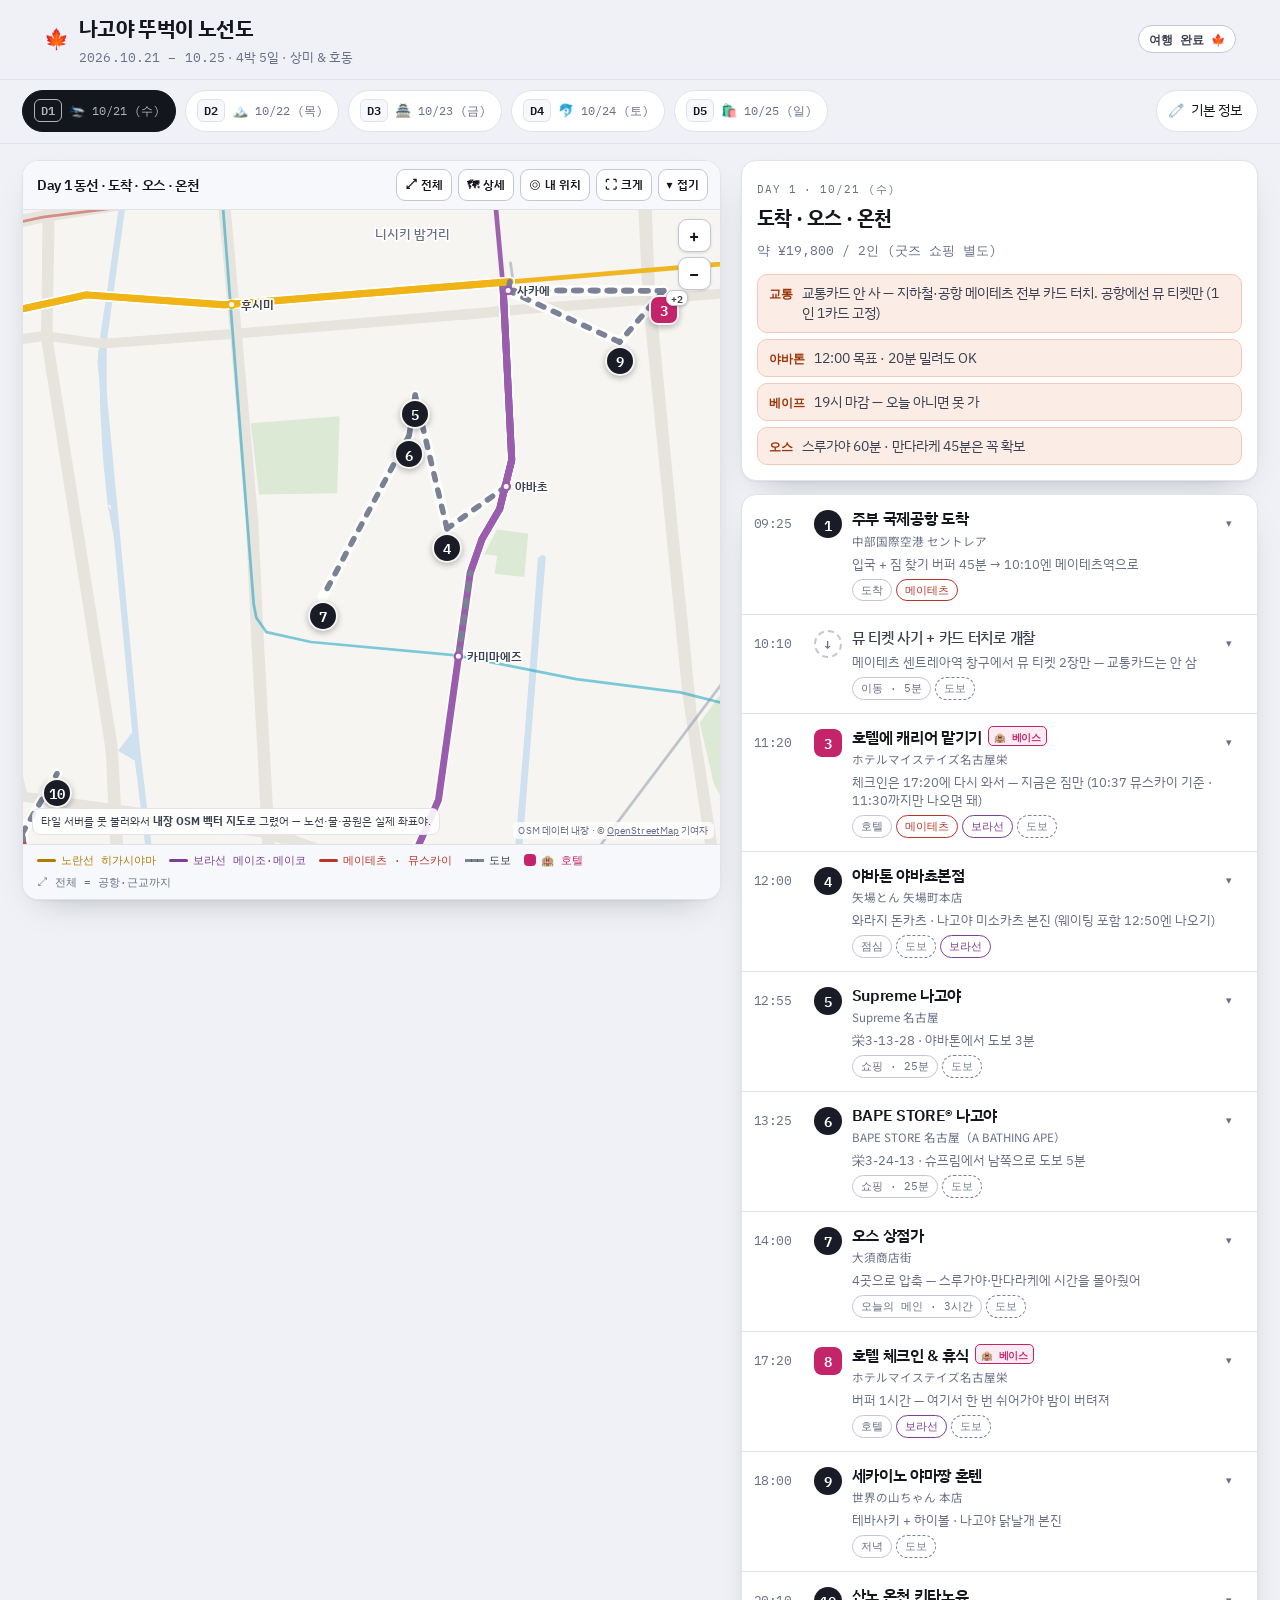
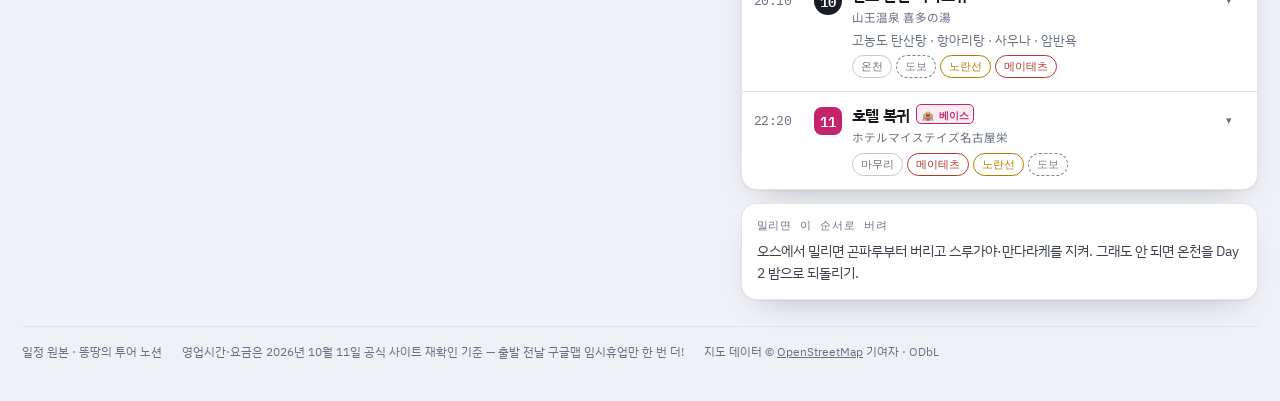
==== commit 4083b443: "교통카드(마나카) 구매 삭제 — 컨택리스 카드 터치로 전환, 따로 사는 표만 정리 - 2026-09-03부터 나고야 지하철 전 역 + 메이테츠 13개 역(공항·카나야마 포함)에서 " ====
--- a/index.html
+++ b/index.html
@@ -468,27 +468,27 @@
   d:1, date:"10/21 (수)", icon:"🛬", theme:"도착 · 오스 · 온천",
   spend:"약 ¥19,800 / 2인 (굿즈 쇼핑 별도)",
   drop:"오스에서 밀리면 곤파루부터 버리고 스루가야·만다라케를 지켜. 그래도 안 되면 온천을 Day 2 밤으로 되돌리기.",
-  keys:[["마나카","공항 메이테츠역에서 ¥2,000짜리 2장 + ¥3,000씩 충전 — 현금 ¥10,000 미리 손에"],["야바톤","12:00 목표 · 20분 밀려도 OK"],["베이프","19시 마감 — 오늘 아니면 못 가"],["오스","스루가야 60분 · 만다라케 45분은 꼭 확보"]],
+  keys:[["교통","교통카드 안 사 — 지하철·공항 메이테츠 전부 카드 터치. 공항에선 뮤 티켓만 (1인 1카드 고정)"],["야바톤","12:00 목표 · 20분 밀려도 OK"],["베이프","19시 마감 — 오늘 아니면 못 가"],["오스","스루가야 60분 · 만다라케 45분은 꼭 확보"]],
   stops:[
     {t:"09:25", name:"주부 국제공항 도착", ja:"中部国際空港 セントレア", icon:"✈️", cat:"도착",
      note:"입국 + 짐 찾기 버퍼 45분 → 10:10엔 메이테츠역으로",
      route:["비행기 LJ0345","인천 T2 07:30 → 나고야 09:25|red","주부 공항"],
-     facts:[["항공","진에어 LJ0345 · 예약번호 JP283U"],["수하물","위탁 15kg · 성인 2"],["현금","¥10,000 지폐 — 마나카 2장용. 환전은 한국에서 끝내고 오기"]],
-     tips:["도착층에서 바로 메이테츠 센트레아역으로 — 표지판의 빨간 名鉄(메이테츠) 로고만 따라가면 돼 (도보 5분)","모바일 스이카는 안 쓰기로 했어 (Apple Pay 카드 없음). 교통카드는 다음 정류장에서 실물 마나카로 해결"],
+     facts:[["항공","진에어 LJ0345 · 예약번호 JP283U"],["수하물","위탁 15kg · 성인 2"],["현금","환전은 한국에서 끝내고 오기 — 교통은 카드 터치라 교통용 현금은 비상용 ¥5,000만"]],
+     tips:["도착층에서 바로 메이테츠 센트레아역으로 — 표지판의 빨간 名鉄(메이테츠) 로고만 따라가면 돼 (도보 5분)","교통카드(마나카)는 안 사 — 2026-09-03부터 나고야 지하철 전 역 + 공항↔카나야마 메이테츠가 컨택리스 카드 터치 돼. 하나카드·토스카드 한 사람당 한 장 정해서 5일 내내 그 카드만"],
      q:"中部国際空港"},
 
-    {t:"10:10", name:"마나카 2장 + 뮤스카이 표 사기", icon:"💳", cat:"이동 · 10분", transit:true,
-     note:"메이테츠 센트레아역 발매기·창구 한 번에 끝 — 이게 5일 교통의 전부",
-     route:["도착 로비","도보 5분|walk","메이테츠 센트레아역","발매기 → 창구|walk","뮤스카이 승강장"],
-     facts:[["마나카","발매액 ¥2,000 고정 (보증금 ¥500 + 잔액 ¥1,500) · 무기명 · 현금. 개찰 왼쪽 창구가 제일 확실 — 일부 발매기는 신규 발매 불가"],["바로 충전","산 자리에서 발매기 「チャージ」로 ¥3,000 추가 → 잔액 ¥4,500. 5일 교통비(1인 약 ¥4,300)가 거의 끝나"],["뮤 티켓","¥450 · 창구에서 2장 · 좌석 지정 · 뮤스카이 전용 (기본운임 ¥910은 마나카에서 빠짐)"],["합계","1인 현금 ¥5,000 (마나카 ¥2,000 + 충전 ¥3,000) + 뮤 티켓 ¥450"]],
-     warn:"여기서 마나카를 안 사면 5일 내내 지하철 탈 때마다 발매기에서 표를 끊어야 해. 하루 4~6번씩이라 이 10분이 제일 남는 장사야. 티머니처럼 들어갈 때·나올 때 한 번씩 찍으면 끝.",
-     tips:["개찰구는 마나카 터치, 뮤스카이 안에서는 뮤 티켓만 보여주면 돼","평일 뮤스카이는 <b>10:07 · 10:37 · 11:07</b> 출발 (카나야마 24분 뒤 도착). 10:07은 무리고 <b>10:37</b>이 기본. 더 빨리 가고 싶으면 10:17 일반 특급 — 뮤 티켓 없이 마나카만으로 타고 카나야마 10:49","창구에서 「manaca 니마이」(마나카 2장) + 「뮤 티켓 니마이, 카나야마」. 충전은 발매기 영어 메뉴 Charge → ¥3,000"]},
+    {t:"10:10", name:"뮤 티켓 사기 + 카드 터치로 개찰", icon:"🎫", cat:"이동 · 5분", transit:true,
+     note:"메이테츠 센트레아역 창구에서 뮤 티켓 2장만 — 교통카드는 안 삼",
+     route:["도착 로비","도보 5분|walk","메이테츠 센트레아역","창구 → 개찰 카드 터치|walk","뮤스카이 승강장"],
+     facts:[["뮤 티켓","¥450 · 창구에서 2장 · 좌석 지정 · 뮤스카이 전용 (기본운임 ¥910은 개찰에서 카드 터치로 빠짐)"],["카드 터치","개찰기 중 Visa·Mastercard 스티커 붙은 기계의 전용 리더에 대기 — 마나카용 IC 리더가 아니야. 파란 불 → 초록 불이면 통과"],["1인 1카드","한 사람은 하나카드, 한 사람은 토스카드로 정해서 5일 내내 고정. 들어갈 때 댄 카드로 나와야 하고, 한 장으로 두 명은 못 들어가"],["요금","성인 보통운임 그대로 · 당일분을 묶어서 다음날 이후 결제돼. 5일 교통비 1인 약 ¥4,300"]],
+     warn:"첫 개찰에서 카드가 거부되면(해외 체크카드는 드물게 그래) 그 자리에서 창구에 「manaca 니마이」로 마나카 ¥2,000짜리 2장 사고 ¥3,000씩 충전 — 그래서 비상 현금 ¥10,000은 지갑에 있어야 해. 통과만 되면 티머니처럼 들어갈 때·나올 때 한 번씩 찍으면 끝.",
+     tips:["개찰구는 카드 터치, 뮤스카이 안에서는 뮤 티켓만 보여주면 돼","평일 뮤스카이는 <b>10:07 · 10:37 · 11:07</b> 출발 (카나야마 24분 뒤 도착). 10:07은 무리고 <b>10:37</b>이 기본. 더 빨리 가고 싶으면 10:17 일반 특급 — 뮤 티켓 없이 카드 터치만으로 타고 카나야마 10:49","창구에서 「뮤 티켓 니마이, 카나야마」 — 현금 ¥900 준비해 두면 제일 빨라"]},
 
     {t:"11:20", name:"호텔에 캐리어 맡기기", ja:"ホテルマイステイズ名古屋栄", home:true, icon:"🧳", cat:"호텔",
      note:"체크인은 17:20에 다시 와서 — 지금은 짐만 (10:37 뮤스카이 기준 · 11:30까지만 나오면 돼)",
      route:["주부 공항","뮤스카이 24분|red","카나야마","보라선 2정거장|purple","사카에","5번 출구 도보 7분|walk","호텔"],
-     facts:[["요금","뮤스카이 ¥1,360 (마나카 ¥910 + 뮤 티켓 ¥450) + 보라선 ¥210 / 인"],["마나카 잔액","여기 도착하면 약 ¥3,400 남아"],["호텔","체크인 14:00 · 체크아웃 11:00 · 체크인 전 짐 보관 무료 (2026-09 리뉴얼 완료)"],["예약","HH2635447294 · 4박 · ₩670,896"]],
-     tips:["공항↔호텔은 5일 내내 이 한 패턴이야 — 돌아갈 때도 똑같이 거꾸로","카나야마 환승은 메이테츠 개찰 나와서(마나카 터치) 지하철 개찰로 다시 들어가면(마나카 터치) 돼 — 표 살 일 없음","호텔이 사카에역 5번 출구라 밤에 어디서 놀든 사카에역으로만 오면 끝","야바톤은 12:00 목표라 11:30에만 나오면 돼 — 10분 여유. 10:17 일반 특급을 탔으면 11:05쯤 도착이라 더 넉넉","10:37 뮤스카이도 놓쳐 11:07편이면 호텔은 건너뛰기 — 카나야마에서 보라선 타고 야바초 하차, 캐리어는 역 코인로커에 넣고 야바톤으로"],
+     facts:[["요금","뮤스카이 ¥1,360 (기본운임 ¥910 카드 터치 + 뮤 티켓 ¥450) + 보라선 ¥210 / 인"],["호텔","체크인 14:00 · 체크아웃 11:00 · 체크인 전 짐 보관 무료 (2026-09 리뉴얼 완료)"],["예약","HH2635447294 · 4박 · ₩670,896"]],
+     tips:["공항↔호텔은 5일 내내 이 한 패턴이야 — 돌아갈 때도 똑같이 거꾸로","카나야마 환승은 메이테츠 개찰 나와서(카드 터치) 지하철 개찰로 다시 들어가면(카드 터치) 돼 — 표 살 일 없음. 카나야마는 메이테츠 터치결제 되는 13개 역 중 하나","호텔이 사카에역 5번 출구라 밤에 어디서 놀든 사카에역으로만 오면 끝","야바톤은 12:00 목표라 11:30에만 나오면 돼 — 10분 여유. 10:17 일반 특급을 탔으면 11:05쯤 도착이라 더 넉넉","10:37 뮤스카이도 놓쳐 11:07편이면 호텔은 건너뛰기 — 카나야마에서 보라선 타고 야바초 하차, 캐리어는 역 코인로커에 넣고 야바톤으로"],
      q:"ホテルマイステイズ名古屋栄"},
 
     {t:"12:00", name:"야바톤 야바쵸본점", ja:"矢場とん 矢場町本店", icon:"🍱", cat:"점심",
@@ -836,7 +836,7 @@
      note:"짐은 맡기고 16:40에 찾으러 오기",
      route:["코메다","도보 8–10분|walk","호텔"],
      facts:[["체크아웃","공식 11:00 — 09:40은 여유 있게 나오는 시각"],["짐 보관","프런트 · 16:40 수령 가능한지 체크인 때 한 번 확인"]],
-     tips:["오늘 지하철은 공항 가는 카나야마행까지 4번 = ¥840이라 도니치에코킷푸(¥620, 사카에역 발매기 현금)가 ¥220 이득. 귀찮으면 그냥 마나카로 찍어도 돼","캐리어를 맡겨두면 오후 내내 두 손이 자유로워"],
+     tips:["오늘 지하철은 공항 가는 카나야마행까지 4번 = ¥840이라 도니치에코킷푸(¥620, 사카에역 발매기 현금)가 ¥220 이득. 귀찮으면 그냥 카드로 찍어도 돼","캐리어를 맡겨두면 오후 내내 두 손이 자유로워"],
      q:"ホテルマイステイズ名古屋栄"},
 
     {t:"10:00", name:"SAKAE NOVA / 스카이루 — 쇼핑 1차", ja:"栄ロフト・栄スカイル", icon:"🛍️", cat:"쇼핑 · 60분",
@@ -914,7 +914,7 @@
      note:"공항 18:00 도착 · 면세점 + 이른 저녁",
      route:["몽벨","도보 7분|walk","호텔 (짐)","도보 7분|walk","사카에","보라선|purple","카나야마","뮤스카이 24분|red","주부 공항"],
      facts:[["출발","LJ0292 · 20:00 → 인천 T2 22:15"],["뮤스카이","일요일 카나야마발 매시 23분·53분 — <b>17:23편(공항 17:47)</b> 목표, 17:53편은 빠듯"],["버퍼","2시간 넉넉"]],
-     tips:["뮤 티켓은 카나야마역 메이테츠 발매기(터치패널)·창구에서 사기 — 사카에역에선 못 사","공항 메이테츠 창구에서 마나카 환불: 보증금 ¥500은 돌려주고 잔액에서 수수료 ¥220을 뺀 금액을 줘. 잔액이 ¥220 이하면 보증금만 돌려받고 끝 — 그러니 편의점에서 잔액을 거의 다 쓰고 와도 손해 없어","덴무스 포장해왔으면 공항에서 이른 저녁으로 딱","면세 서류 챙겼는지 마지막 확인"],
+     tips:["뮤 티켓은 카나야마역 메이테츠 발매기(터치패널)·창구에서 사기 — 사카에역에선 못 사","카나야마 메이테츠 개찰·공항역 개찰 둘 다 카드 터치 돼 — 도니치에코킷푸는 지하철 전용이라 카나야마 지하철 개찰까지만","덴무스 포장해왔으면 공항에서 이른 저녁으로 딱","면세 서류 챙겼는지 마지막 확인"],
      q:"中部国際空港"}
   ]
 }
@@ -926,142 +926,49 @@
     <h3>✈️ 항공 · 🏨 숙소</h3>
     <div class="body">
       <table class="tt">
-        <tr><td style="width:80px"><b>가는편</b></td><td>10/21(수) <span class="mono">LJ0345</span><br>인천 T2 <span class="mono">07:30</span> → 나고야 <span class="mono">09:25</span></td></tr>
-        <tr><td><b>오는편</b></td><td>10/25(일) <span class="mono">LJ0292</span><br>나고야 <span class="mono">20:00</span> → 인천 T2 <span class="mono">22:15</span></td></tr>
-        <tr><td><b>예약</b></td><td>진에어 <span class="mono">JP283U</span> · 성인 2 · 위탁수하물 15kg</td></tr>
-        <tr><td><b>호텔</b></td><td>마이스테이스 나고야-사카에 4박 · <span class="mono">HH2635447294</span> · ₩670,896<br><span style="color:var(--muted)">사카에역 5번 출구 도보 7–8분</span></td></tr>
+        <tr><td style="width:80px"><b>가는편</b></td><td>10/21(수) <span class="mono">LJ0345</span> · 인천 T2 <span class="mono">07:30</span> → 나고야 <span class="mono">09:25</span></td></tr>
+        <tr><td><b>오는편</b></td><td>10/25(일) <span class="mono">LJ0292</span> · 나고야 <span class="mono">20:00</span> → 인천 T2 <span class="mono">22:15</span></td></tr>
+        <tr><td><b>예약</b></td><td>진에어 <span class="mono">JP283U</span> · 위탁 15kg</td></tr>
+        <tr><td><b>호텔</b></td><td>마이스테이스 나고야-사카에 · <span class="mono">HH2635447294</span><br><span style="color:var(--muted)">사카에역 5번 출구 도보 7분</span></td></tr>
       </table>
     </div>
   </div>
 
   <div class="card">
-    <h3>🚇 지하철, 딱 이것만</h3>
+    <h3>🚇 교통, 딱 이것만</h3>
     <div class="body">
-      <p style="margin:0 0 14px; font-size:15px; color:var(--ink-2)"><b>우리 집(호텔) = 사카에역.</b> 5일 동안 타는 노선은 딱 2개야.</p>
       <table class="tt">
-        <tr><td style="width:104px"><span class="chip c-yellow">노란선</span></td><td><b>히가시야마선</b> — 나고야역 갈 때 (신칸센·버스센터·애니메이트). 사카에→나고야 5분 직행.</td></tr>
-        <tr><td><span class="chip c-purple">보라선</span></td><td><b>메이조선</b> — 야바초(미소카츠·히쓰마부시), 카미마에즈(오스), 카나야마(공항 환승), 나고야조. 전부 1~4정거장.</td></tr>
-        <tr><td><span class="chip c-red">뮤스카이</span></td><td>공항↔호텔은 딱 한 패턴 — 뮤스카이 → 카나야마 → 보라선 2정거장 → 사카에 (약 40분 · ¥1,570/인)</td></tr>
-        <tr><td><span class="chip">💳 결제</span></td><td><b>전부 실물 마나카 터치.</b> 티머니랑 똑같이 들어갈 때·나올 때 한 번씩. 표를 따로 끊는 건 뮤 티켓·이누야마 킷푸·도니치에코킷푸 셋뿐.</td></tr>
+        <tr><td style="width:104px"><span class="chip c-yellow">노란선</span></td><td>사카에 → <b>나고야역</b> 5분 (<b>타카바타 방면</b>)</td></tr>
+        <tr><td><span class="chip c-purple">보라선</span></td><td>야바초 · 카미마에즈(오스) · 카나야마 · 나고야조 — 전부 1~4정거장</td></tr>
+        <tr><td><span class="chip c-red">공항</span></td><td>뮤스카이 → 카나야마 → 보라선 → 사카에 (40분)</td></tr>
+        <tr><td><span class="chip">💳 카드 터치</span></td><td>지하철 전 역 + 공항↔카나야마 메이테츠 = <b>컨택리스 카드 터치</b> (2026-09-03~). 교통카드(마나카) 안 삼. <b>1인 1카드</b>(하나·토스) 고정, 들어간 카드로 나오기</td></tr>
       </table>
-      <p style="margin:14px 0 0; font-size:14.5px; color:var(--muted)">외울 게 하나 있다면: 노란선 타고 나고야역 갈 땐 <b>타카바타(高畑) 방면</b> 열차.</p>
-    </div>
-  </div>
-
-
-  <div class="card">
-    <h3>💳 교통카드 = 실물 마나카 (스이카 대신)</h3>
-    <div class="body">
-      <p style="margin:0 0 14px; font-size:15px; color:var(--ink-2)"><b>모바일 스이카는 포기.</b> Apple Pay에 등록할 카드가 없고 카카오페이·티머니는 일본 개찰구에서 안 돼. 대신 Day 1 공항 메이테츠역에서 <b>실물 마나카</b>를 사면 똑같이 터치로 다 탈 수 있어.</p>
-      <table class="tt">
-        <tr><td style="width:104px"><b>어디서</b></td><td>Day 1 10:10 · 메이테츠 센트레아역 발매기 (「manaca 購入」) 또는 창구</td></tr>
-        <tr><td><b>얼마</b></td><td><b>발매액 ¥2,000 고정</b>(보증금 ¥500 + 잔액 ¥1,500) → 산 자리에서 <b>¥3,000 충전</b>해 잔액 ¥4,500으로. <b>현금만</b> · 1인 ¥5,000 × 2 = ¥10,000 지폐 준비</td></tr>
-        <tr><td><b>어디서 되나</b></td><td>나고야 지하철 전 노선 · 메이테츠 (공항선·이누야마선·산노) · JR · 시내버스 · 편의점 결제까지</td></tr>
-        <tr><td><b>안 되는 것</b></td><td>뮤 티켓(뮤스카이 특급권) · 이누야마 성하마을 킷푸 · 도니치에코킷푸 — 셋은 종이표라 따로 사야 해. 기본운임은 마나카에서 빠지고 뮤 티켓만 얹는 구조</td></tr>
-        <tr><td><b>충전</b></td><td>아무 역 발매기 「チャージ」→ 현금 ¥1,000 단위. 세븐일레븐·로손 계산대에서도 "차지 오네가이시마스"</td></tr>
-        <tr><td><b>환불</b></td><td>Day 5 공항 메이테츠 창구 — 보증금 ¥500 반환, 잔액은 수수료 ¥220 빼고 반환. 잔액 ¥220 이하면 보증금만</td></tr>
-      </table>
-      <p style="margin:14px 0 6px; font-size:14px; color:var(--ink-2)"><b>1인 마나카 지출 예상 (¥4,500이면 거의 끝)</b></p>
-      <table class="tt">
-        <tr><td style="width:104px"><b>Day 1</b></td><td class="mono">약 ¥2,300 <span style="color:var(--muted); font-family:var(--f-sans)">공항→카나야마 ¥910 · 지하철 4번 · 산노 온천 메이테츠 왕복</span></td></tr>
-        <tr><td><b>Day 2</b></td><td class="mono">¥420 <span style="color:var(--muted); font-family:var(--f-sans)">사카에⇄나고야역 왕복 · 버스는 결제 완료</span></td></tr>
-        <tr><td><b>Day 3</b></td><td class="mono">¥630 <span style="color:var(--muted); font-family:var(--f-sans)">지하철 3번 · 이누야마 왕복은 킷푸 ¥1,630 별도</span></td></tr>
-        <tr><td><b>Day 4</b></td><td class="mono">¥0 <span style="color:var(--muted); font-family:var(--f-sans)">도니치에코킷푸 ¥620 (현금) · 지하철 3번뿐, 나머지 도보</span></td></tr>
-        <tr><td><b>Day 5</b></td><td class="mono">¥910 <span style="color:var(--muted); font-family:var(--f-sans)">카나야마→공항 · 시내는 킷푸 ¥620 또는 마나카 ¥840</span></td></tr>
-        <tr><td><b>합계</b></td><td class="mono"><b>약 ¥4,200~4,500</b> <span style="color:var(--muted); font-family:var(--f-sans)">모자라면 Day 4~5에 ¥1,000 한 번 충전</span></td></tr>
+      <p style="margin:14px 0 0; font-size:14px; color:var(--muted)">수족관 가는 名港線만 10분 간격 — 「名古屋港行」인지 확인하고 타기.</p>
+      <table class="tt" style="margin-top:14px">
+        <tr><td style="width:104px"><span class="chip">🎫 Day 1</span></td><td><b>뮤 티켓 ¥450/인</b> — 공항 메이테츠 창구 · 좌석 지정 (10:17 일반 특급이면 불필요)</td></tr>
+        <tr><td><span class="chip">🎫 Day 3</span></td><td><b>이누야마 성하마을 킷푸 ¥1,950/인</b> — 메이테츠 나고야역 서비스센터 창구 (CentX 앱 ¥1,840)</td></tr>
+        <tr><td><span class="chip">🎫 Day 4</span></td><td><b>도니치에코킷푸 ¥620/인</b> — 사카에역 발매기 현금 · 수족관 ¥200 할인</td></tr>
+        <tr><td><span class="chip">🎫 Day 5</span></td><td><b>뮤 티켓 ¥450/인</b> — 카나야마역 메이테츠 발매기·창구. 도니치에코킷푸 ¥620은 선택(¥220 이득)</td></tr>
+        <tr><td><span class="chip">🆘 비상</span></td><td>개찰에서 카드 거부되면 그 자리 창구에서 마나카 ¥2,000 (현금)</td></tr>
       </table>
     </div>
   </div>
 
-  <div class="card">
-    <h3>⏱️ 배차 간격 — 기다림이 생기는 곳</h3>
+  <div class="card wide">
+    <h3>🚨 이것만 지키면 성공</h3>
     <div class="body">
       <table class="tt">
-        <tr><td style="width:104px"><span class="chip c-yellow">노란선</span></td><td>토·휴일 낮 <b>4분 30초</b> · 저녁 <b>3분 30초</b><br><span style="color:var(--muted)">사실상 기다림 없음</span></td></tr>
-        <tr><td><span class="chip c-purple">보라선</span></td><td>사카에~카나야마 <b>약 5분</b><br><span style="color:var(--muted)">환상선이라 좌·우회전 방향만 확인</span></td></tr>
-        <tr><td><span class="chip c-purple">名港線</span></td><td><b>약 10분</b> — 5일 중 유일하게 성긴 구간<br><span style="color:var(--warn)">환상선과 번갈아 다녀서, 사카에역에서 「名古屋港行」이 아닌 열차를 타면 카나야마에서 갈아타야 해</span><br><span style="color:var(--muted)">21시 이후엔 직통이 아예 없음 (Day 4는 낮이라 해당 없음)</span></td></tr>
+        <tr><td style="width:128px"><b>Day 2 <span class="mono">08:50</span></b></td><td><b>시라카와고 버스</b> — 놓치면 하루 통째로 날아가. 8:35엔 커피 끊고 출발</td></tr>
+        <tr><td><b>Day 2 <span class="mono">18:16</span></b></td><td>버스 늦으면 라신반만 — 애니메이트·라신반 20시 마감</td></tr>
+        <tr><td><b>Day 4 <span class="mono">17:35</span></b></td><td><b>호라이켄 대기 명부</b>에 이름 먼저 → 마루젠에서 기다리기</td></tr>
+        <tr><td><b>Day 4</b></td><td>에비스야는 일요일 휴무라 오늘뿐 · 나고야성은 Be GOLD로 19:30까지</td></tr>
+        <tr><td><b>Day 5</b></td><td>덴무스 센주 14시 전 (아침 전화 주문 052-262-0466 · 현금만)</td></tr>
+        <tr><td><b>마감 주의</b></td><td>BAPE 19시 · 만다라케 12시 오픈 · 가챠 대부분 20시</td></tr>
       </table>
-      <p style="margin:14px 0 0; font-size:14px; color:var(--ink-2)">지도에서 나고야항으로 내려가는 <b>사다리 무늬 선</b>이 이 지선이야 — 본선과 다른 열차라는 표시.</p>
-    </div>
-  </div>
-
-  <div class="card wide">
-    <h3>🚨 5일 전체에서 진짜 위험한 곳</h3>
-    <div class="body">
-      <table class="tt stack">
-        <thead><tr><th>순위</th><th>언제</th><th>무슨 일이 생기나 / 어떻게 막나</th></tr></thead>
-        <tr>
-          <td><b style="color:var(--warn)">1위</b></td>
-          <td><b>Day 2</b><br><span class="mono">08:50</span></td>
-          <td><b>시라카와고 고속버스를 놓치는 것.</b> 예약제라 다음 편으로 못 옮기고, 놓치면 그날 하루가 통째로 날아가. 앞에 부쵸커피(7:15 오픈·오픈런 명소)가 있어서 줄이 길면 그대로 위험해져.<br><span style="color:var(--ok)">→ 8:35엔 무조건 커피를 끊고 나오기. 줄이 길면 미련 없이 버스센터 편의점으로.</span></td>
-        </tr>
-        <tr>
-          <td><b style="color:var(--warn)">2위</b></td>
-          <td><b>Day 4</b><br><span class="mono">17:35</span></td>
-          <td><b>호라이켄 대기 명부.</b> 앱도 정리권 시각도 없고, 입구 명부에 이름을 쓰면 직원이 예상 시각을 알려주는 방식이야. 토요일 저녁은 1~2시간 대기가 보통이고 접수 마감은 잔여석에 따라 달라. <s style="color:var(--muted)">타워 16:45 → 18:15 도착</s>은 타워가 10월 이벤트로 16:30~17:30 닫혀 있어서 성립이 안 됐어.<br><span style="color:var(--ok)">→ 순서를 타워(낮) → 성(점등) → 호라이켄으로 바꿨고, 17:35에 이름부터 올린 뒤 옆 마루젠에서 기다려. 불안하면 한 명이 16:45에 먼저 가서 올리기.</span></td>
-        </tr>
-        <tr>
-          <td><b>—</b></td>
-          <td><b>Day 5</b><br><span class="mono">해소됨</span></td>
-          <td><s style="color:var(--muted)">오후 전체에 여유가 0이었음</s> → <b>동물원을 빼면서 2시간 50분이 생겨 해소됐어.</b> 이제 오스가 2시간이고 아침도 늦잠이 가능해. 남은 제약은 만다라케 12시 오픈(그래서 오스가 오후)과 덴무스 14시 전뿐.<br><span style="color:var(--ok)">→ 덴무스만 그날 아침 전화 주문(052-262-0466)해두면 오늘은 편해. 현금만 받으니 지폐 챙기기.</span></td>
-        </tr>
-        <tr>
-          <td><b>4위</b></td>
-          <td><b>Day 2</b><br><span class="mono">18:16</span></td>
-          <td><b>시라카와고 버스 복귀 지연.</b> 목요일 저녁 고속도로라 늦을 수 있는데, 애니메이트·라신반이 20시 마감이야. 30분만 늦어도 3연타가 무너져.<br><span style="color:var(--ok)">→ 늦으면 라신반 한 곳만. 쿠지 공식샵(21시)이 제일 늦게 닫으니 순서를 바꿔도 돼.</span></td>
-        </tr>
-        <tr>
-          <td><b>5위</b></td>
-          <td><b>Day 4</b><br><span class="mono">12:20~13:00</span></td>
-          <td><b>수족관 왕복 배차.</b> 名港線만 10분 간격이라 한 대 놓치면 점심이 밀리고, 그러면 나고야성 16시 입장 마감까지 연쇄로 밀려.<br><span style="color:var(--ok)">→ 12:10엔 수족관에서 나오기. 에비스야는 13:20까지 늦어도 성은 지킬 수 있어.</span></td>
-        </tr>
-        <tr>
-          <td><b>6위</b></td>
-          <td><b>Day 1</b><br><span class="mono">09:25~12:00</span></td>
-          <td><b>입국 45분 + 마나카·뮤 티켓 10분 + 이동 40분 + 호텔 20분.</b> 야바톤을 12:00 목표로 늦춰서 공항 도착부터 2시간 35분 — 뮤스카이 한 편(30분) 놓쳐도 돼. Visit Japan Web QR은 받아뒀으니 ✅ 입국 줄에서 10~20분 더 벌어. 마나카는 건너뛰면 안 돼 — 5일이 다 꼬여.<br><span style="color:var(--ok)">→ 그래도 밀리면 호텔에 짐 맡기는 걸 건너뛰고 야바톤부터. 캐리어는 야바초역 코인로커에.</span></td>
-        </tr>
-      </table>
-      <div class="callout" style="margin-top:16px">
+      <div class="callout" style="margin-top:14px">
         <span aria-hidden="true">📌</span>
-        <span>🏅 <b>여행 기간이 「아이치·나고야 2026 아시아파라경기대회」(10/18~10/24)와 겹쳐.</b> 개·폐회식장은 파로마 미즈호 스타디움이라 우리 동선엔 교통통제가 안 걸리지만, 시내 지하철·식당은 평소보다 붐빌 수 있어. 특히 <b>폐회식 날인 10/24(토) 저녁</b> — 그날은 이동 시간을 여유 있게.</span>
+        <span>10/18~24 아시아파라경기대회 기간이라 시내가 붐벼 — 특히 <b>10/24(토) 저녁</b>은 이동 여유 있게.</span>
       </div>
-      <div class="callout" style="margin-top:12px">
-        <span aria-hidden="true">📌</span>
-        <span><b>지금 당장 할 일</b> — 위험 1위·2위는 대부분 <b>예약 2건</b>으로 사라져. ① 시라카와고 버스 <b>187054678</b>(10/22 08:50 왕복 · 승차권 발권까지 완료) ② 마에사와규샤 <b>SE2012284</b>(10/23 금 19:30). <b>예약은 전부 끝났어 ✅</b> 남은 건 짐 싸기랑 정야웅 맡기기뿐!</span>
-      </div>
-    </div>
-  </div>
-
-  <div class="card">
-    <h3>🎫 티켓</h3>
-    <div class="body">
-      <table class="tt stack">
-        <thead><tr><th>티켓</th><th>가격</th><th>언제</th></tr></thead>
-        <tr><td><b>마나카 (실물 교통카드)</b><br><span style="color:var(--muted)">5일 지하철·메이테츠 전부 이걸로 터치</span></td><td class="mono">¥2,000 + 충전 ¥3,000 / 인<br><span style="color:var(--muted)">보증금 ¥500 포함 · 현금</span></td><td>Day 1 10:10<br>공항 메이테츠역 창구</td></tr>
-        <tr><td><b>뮤스카이</b><br><span style="color:var(--muted)">공항 ⇄ 카나야마 · 기본운임은 마나카, 뮤 티켓만 창구</span></td><td class="mono">¥1,360<br><span style="color:var(--muted)">운임 ¥910 + 뮤 티켓 ¥450</span><br>+ 보라선 ¥210</td><td>Day 1 공항 창구<br>Day 5 카나야마역</td></tr>
-        <tr><td><b>이누야마 성하마을 킷푸</b><br><span style="color:var(--muted)">왕복 + 성 입장권 + 쿠폰</span></td><td class="mono">¥1,950<br><span style="color:var(--muted)">CentX 앱 ¥1,840</span></td><td>Day 3<br>메이테츠 나고야 서비스센터</td></tr>
-        <tr><td><b>시라카와고 고속버스</b><br><span style="color:var(--muted)">예약 필수</span></td><td class="mono">편도 ¥3,600<br>~4,700</td><td>Day 2<br>08:50편 · 왕복</td></tr>
-        <tr><td><b>도니치에코킷푸</b><br><span style="color:var(--muted)">주말 지하철 무제한</span></td><td class="mono">¥620 / 일</td><td>Day 4 · Day 5</td></tr>
-      </table>
-    </div>
-  </div>
-
-  <div class="card">
-    <h3>⏰ 이것만 지키면 성공</h3>
-    <div class="body">
-      <table class="tt">
-        <tr><td style="width:128px"><b>시라카와고 버스</b></td><td>✅ 예약·발권 완료 — <b>187054678</b> · 08:50 → 15:30 복귀 · 01C·01D</td></tr>
-        <tr><td><b>마에사와규샤</b></td><td>✅ 예약 완료 — <b>SE2012284</b> · 10/23(금) 19:30 · 2명 · 반개인실</td></tr>
-        <tr><td><b>야바톤</b></td><td>12:00 목표 — 20분 밀려도 뒤에 여유 있음</td></tr>
-        <tr><td><b>호라이켄</b></td><td>17:35 대기 명부에 이름 올리기 — 토요일 1~2시간 대기, 마루젠에서 기다리기</td></tr>
-        <tr><td><b>미라이타워</b></td><td>10/5~31 이벤트 운영 — <b>주간 16:10 최종입장</b>, 16:30~17:30 폐쇄, 야간 ¥1,800. 그래서 14:30 낮에</td></tr>
-        <tr><td><b>나고야성</b></td><td>🌟 10/24은 <b>Be GOLD 야간개원 19:30까지 (공식 확정 · 17:00 점등)</b> — 이날만 시간 자유 · 관람료 <b>¥1,000/인</b> 2026-10-01 인상 · 망루·城宝館은 16:00 마감</td></tr>
-        <tr><td><b>에비스야</b></td><td>일요일 휴무 — 반드시 Day 4(토)</td></tr>
-        <tr><td><b>덴무스 센주</b></td><td>14시 전 · 품절 조기마감</td></tr>
-        <tr><td><b>BAPE</b></td><td>19:00 마감 — 넷 중 제일 빨라</td></tr>
-        <tr><td><b>만다라케</b></td><td>12:00 오픈 — 오전엔 헛걸음</td></tr>
-        <tr><td><b>가챠 전문점</b></td><td>대부분 20시 · 가샤폰 백화점만 23시</td></tr>
-      </table>
     </div>
   </div>
 
@@ -1070,23 +977,16 @@
     <div class="body">
       <div style="display:grid; gap:12px 32px; grid-template-columns:repeat(auto-fit,minmax(min(100%,280px),1fr))">
         <ul class="check">
-          <li class="done"><span class="bx">✓</span><span>항공권 확정 — 진에어 왕복 · 예약번호 JP283U</span></li>
-          <li class="done"><span class="bx">✓</span><span>호텔 확정 — 마이스테이스 나고야-사카에 4박</span></li>
-          <li class="done"><span class="bx">✓</span><span><b>시라카와고 버스 왕복 예약 + 승차권 발권 완료</b> — 187054678 · 10/22 08:50편 + 15:30편 · 좌석 01C·01D</span></li>
-          <li class="done"><span class="bx">✓</span><span><b>마에사와규샤 예약 완료</b> — SE2012284 · 10/23(금) 19:30 · 2명 · 반개인실 · 좌석만 예약</span></li>
-          <li class="done"><span class="bx">✓</span><span><b>Visit Japan Web 등록 완료</b> — 입국심사·세관 QR 2명분 · 공항에서 바로 열 수 있게 캡처해 두기</span></li>
-          <li class="done"><span class="bx">✓</span><span><b>eSIM 구매 완료</b> — 도착하면 eSIM 회선 켜고 데이터 로밍 ON</span></li>
-          <li><span class="bx"></span><span>🐾 정야웅 맡기기 + 돌봄 가이드 공유</span></li>
-          <li><span class="bx"></span><span><b>환전 — 1인 ¥15,000 안팎 지폐</b> (마나카 ¥2,000 + 충전 ¥3,000 + 도니치에코킷푸 + 현금만 받는 덴무스·온천). 공항 도착 전에 끝내기</span></li>
-          <li class="done"><span class="bx">✓</span><span><s>모바일 스이카</s> — Apple Pay 카드 없어서 포기 → Day 1 공항에서 실물 마나카로 결정</span></li>
+          <li><span class="bx"></span><span><b>환전 1인 ¥15,000 안팎 지폐</b> — 덴무스·온천·종이표는 현금 (마나카 안 사니 ¥5,000은 비상용)</span></li>
+          <li><span class="bx"></span><span>여권 (면세 때문에 여행 중에도 소지)</span></li>
+          <li><span class="bx"></span><span>겉옷·목도리 — 시라카와고 아침 5도</span></li>
+          <li><span class="bx"></span><span>보조배터리 · 온천용 속옷 여벌</span></li>
         </ul>
         <ul class="check">
-          <li><span class="bx"></span><span>겉옷·목도리 — 시라카와고 아침 5도 안팎</span></li>
-          <li><span class="bx"></span><span>카메라·보조배터리 (Day 4 매직아워 17:05 알람)</span></li>
-          <li><span class="bx"></span><span>온천 가는 밤 속옷 여벌 (수건은 현지 대여 ¥200)</span></li>
-          <li><span class="bx"></span><span>여권 — 돈키·애니샵 면세용으로 여행 중에도 소지</span></li>
-          <li><span class="bx"></span><span>사고 싶은 애니 굿즈 위시리스트 (오스에서 시세 비교)</span></li>
-          <li><span class="bx"></span><span>(옵션) Day 4 아침 헤어셋 — 핫페퍼 뷰티 · 밀크플로트</span></li>
+          <li class="done"><span class="bx">✓</span><span>항공 · 호텔 · 시라카와고 버스 · 마에사와규샤 예약</span></li>
+          <li class="done"><span class="bx">✓</span><span>Visit Japan Web — QR 캡처해 두기</span></li>
+          <li class="done"><span class="bx">✓</span><span>eSIM — 도착하면 회선 켜고 데이터 로밍 ON</span></li>
+          <li class="done"><span class="bx">✓</span><span>🐾 정야웅 돌봄 가이드 — 노션 + 모바일 HTML 정리 완료</span></li>
         </ul>
       </div>
     </div>
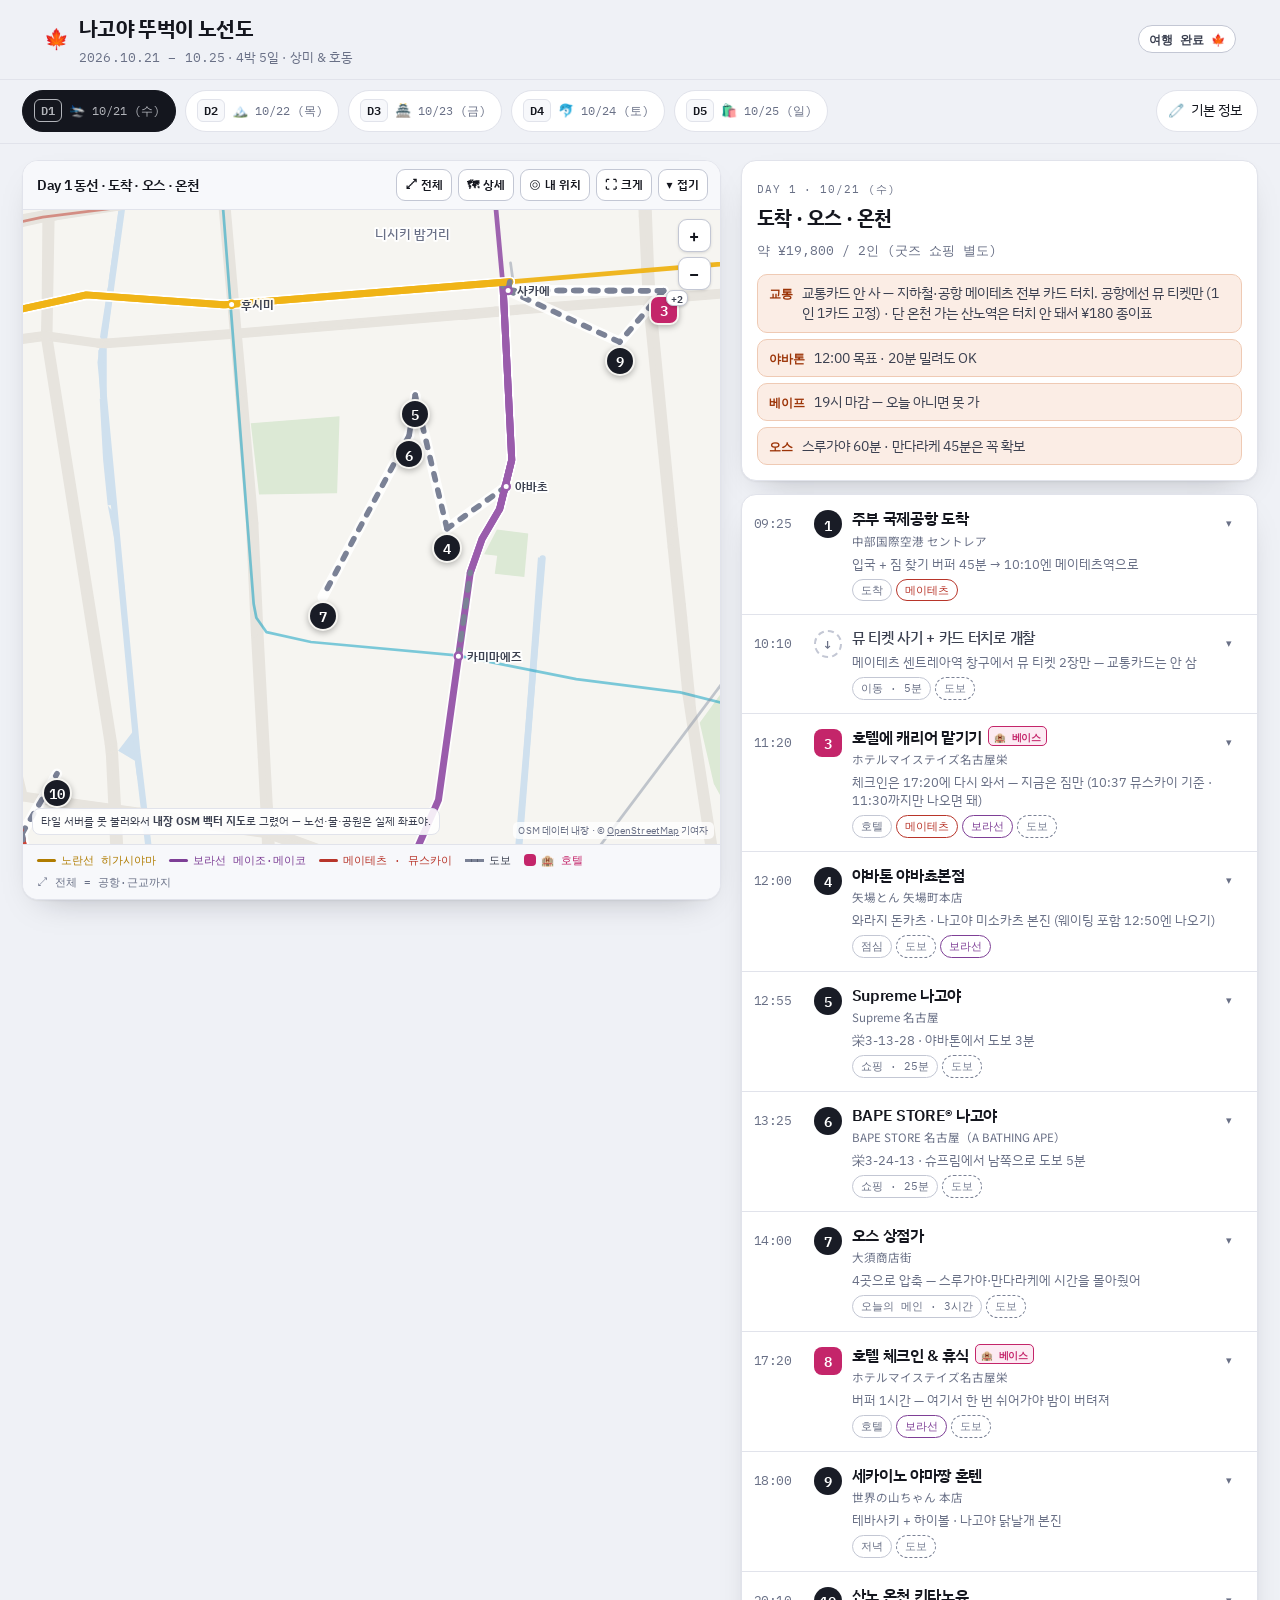
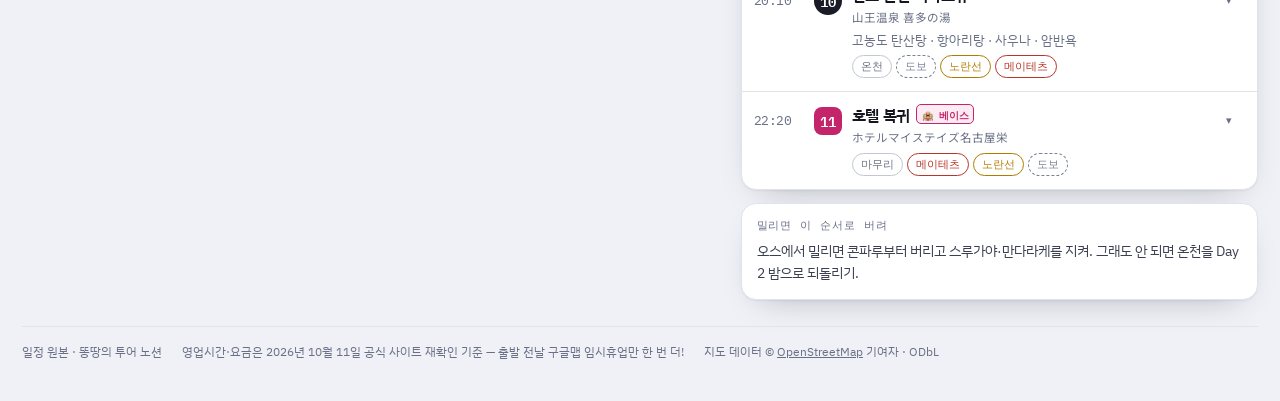
==== commit e3842b23: "출발 전 최종 점검 — 산노역 종이표, 일정 모순, 10/20 날씨 - Day 1: 산노역은 메이테츠 카드 터치 미지원 → ¥180 종이표 · 普通만 정차 안내 - Day 3: 센" ====
--- a/index.html
+++ b/index.html
@@ -467,13 +467,13 @@
 {
   d:1, date:"10/21 (수)", icon:"🛬", theme:"도착 · 오스 · 온천",
   spend:"약 ¥19,800 / 2인 (굿즈 쇼핑 별도)",
-  drop:"오스에서 밀리면 곤파루부터 버리고 스루가야·만다라케를 지켜. 그래도 안 되면 온천을 Day 2 밤으로 되돌리기.",
-  keys:[["교통","교통카드 안 사 — 지하철·공항 메이테츠 전부 카드 터치. 공항에선 뮤 티켓만 (1인 1카드 고정)"],["야바톤","12:00 목표 · 20분 밀려도 OK"],["베이프","19시 마감 — 오늘 아니면 못 가"],["오스","스루가야 60분 · 만다라케 45분은 꼭 확보"]],
+  drop:"오스에서 밀리면 콘파루부터 버리고 스루가야·만다라케를 지켜. 그래도 안 되면 온천을 Day 2 밤으로 되돌리기.",
+  keys:[["교통","교통카드 안 사 — 지하철·공항 메이테츠 전부 카드 터치. 공항에선 뮤 티켓만 (1인 1카드 고정) · 단 온천 가는 산노역은 터치 안 돼서 ¥180 종이표"],["야바톤","12:00 목표 · 20분 밀려도 OK"],["베이프","19시 마감 — 오늘 아니면 못 가"],["오스","스루가야 60분 · 만다라케 45분은 꼭 확보"]],
   stops:[
     {t:"09:25", name:"주부 국제공항 도착", ja:"中部国際空港 セントレア", icon:"✈️", cat:"도착",
      note:"입국 + 짐 찾기 버퍼 45분 → 10:10엔 메이테츠역으로",
      route:["비행기 LJ0345","인천 T2 07:30 → 나고야 09:25|red","주부 공항"],
-     facts:[["항공","진에어 LJ0345 · 예약번호 JP283U"],["수하물","위탁 15kg · 성인 2"],["현금","환전은 한국에서 끝내고 오기 — 교통은 카드 터치라 교통용 현금은 비상용 ¥5,000만"]],
+     facts:[["항공","진에어 LJ0345 · 예약번호 JP283U"],["수하물","위탁 15kg · 성인 2"],["현금","환전은 한국에서 끝내고 오기 — 1인 ¥20,000 (쓸 돈 ¥15,000 + 카드 거부 대비 비상 ¥5,000)"]],
      tips:["도착층에서 바로 메이테츠 센트레아역으로 — 표지판의 빨간 名鉄(메이테츠) 로고만 따라가면 돼 (도보 5분)","교통카드(마나카)는 안 사 — 2026-09-03부터 나고야 지하철 전 역 + 공항↔카나야마 메이테츠가 컨택리스 카드 터치 돼. 하나카드·토스카드 한 사람당 한 장 정해서 5일 내내 그 카드만"],
      q:"中部国際空港"},
 
@@ -481,21 +481,21 @@
      note:"메이테츠 센트레아역 창구에서 뮤 티켓 2장만 — 교통카드는 안 삼",
      route:["도착 로비","도보 5분|walk","메이테츠 센트레아역","창구 → 개찰 카드 터치|walk","뮤스카이 승강장"],
      facts:[["뮤 티켓","¥450 · 창구에서 2장 · 좌석 지정 · 뮤스카이 전용 (기본운임 ¥910은 개찰에서 카드 터치로 빠짐)"],["카드 터치","개찰기 중 Visa·Mastercard 스티커 붙은 기계의 전용 리더에 대기 — 마나카용 IC 리더가 아니야. 파란 불 → 초록 불이면 통과"],["1인 1카드","한 사람은 하나카드, 한 사람은 토스카드로 정해서 5일 내내 고정. 들어갈 때 댄 카드로 나와야 하고, 한 장으로 두 명은 못 들어가"],["요금","성인 보통운임 그대로 · 당일분을 묶어서 다음날 이후 결제돼. 5일 교통비 1인 약 ¥4,300"]],
-     warn:"첫 개찰에서 카드가 거부되면(해외 체크카드는 드물게 그래) 그 자리에서 창구에 「manaca 니마이」로 마나카 ¥2,000짜리 2장 사고 ¥3,000씩 충전 — 그래서 비상 현금 ¥10,000은 지갑에 있어야 해. 통과만 되면 티머니처럼 들어갈 때·나올 때 한 번씩 찍으면 끝.",
+     warn:"첫 개찰에서 카드가 거부되면(해외 체크카드는 드물게 그래) 그 자리에서 창구에 「manaca 니마이」로 마나카 ¥2,000짜리 2장 사고 ¥3,000씩 충전 — 그래서 비상 현금 1인 ¥5,000(둘이 ¥10,000)은 지갑에 있어야 해. 통과만 되면 티머니처럼 들어갈 때·나올 때 한 번씩 찍으면 끝.",
      tips:["개찰구는 카드 터치, 뮤스카이 안에서는 뮤 티켓만 보여주면 돼","평일 뮤스카이는 <b>10:07 · 10:37 · 11:07</b> 출발 (카나야마 24분 뒤 도착). 10:07은 무리고 <b>10:37</b>이 기본. 더 빨리 가고 싶으면 10:17 일반 특급 — 뮤 티켓 없이 카드 터치만으로 타고 카나야마 10:49","창구에서 「뮤 티켓 니마이, 카나야마」 — 현금 ¥900 준비해 두면 제일 빨라"]},
 
     {t:"11:20", name:"호텔에 캐리어 맡기기", ja:"ホテルマイステイズ名古屋栄", home:true, icon:"🧳", cat:"호텔",
      note:"체크인은 17:20에 다시 와서 — 지금은 짐만 (10:37 뮤스카이 기준 · 11:30까지만 나오면 돼)",
      route:["주부 공항","뮤스카이 24분|red","카나야마","보라선 2정거장|purple","사카에","5번 출구 도보 7분|walk","호텔"],
      facts:[["요금","뮤스카이 ¥1,360 (기본운임 ¥910 카드 터치 + 뮤 티켓 ¥450) + 보라선 ¥210 / 인"],["호텔","체크인 14:00 · 체크아웃 11:00 · 체크인 전 짐 보관 무료 (2026-09 리뉴얼 완료)"],["예약","HH2635447294 · 4박 · ₩670,896"]],
-     tips:["공항↔호텔은 5일 내내 이 한 패턴이야 — 돌아갈 때도 똑같이 거꾸로","카나야마 환승은 메이테츠 개찰 나와서(카드 터치) 지하철 개찰로 다시 들어가면(카드 터치) 돼 — 표 살 일 없음. 카나야마는 메이테츠 터치결제 되는 13개 역 중 하나","호텔이 사카에역 5번 출구라 밤에 어디서 놀든 사카에역으로만 오면 끝","야바톤은 12:00 목표라 11:30에만 나오면 돼 — 10분 여유. 10:17 일반 특급을 탔으면 11:05쯤 도착이라 더 넉넉","10:37 뮤스카이도 놓쳐 11:07편이면 호텔은 건너뛰기 — 카나야마에서 보라선 타고 야바초 하차, 캐리어는 역 코인로커에 넣고 야바톤으로"],
+     tips:["공항↔호텔은 5일 내내 이 한 패턴이야 — 돌아갈 때도 똑같이 거꾸로","카나야마 환승은 메이테츠 개찰 나와서(카드 터치) 지하철 개찰로 다시 들어가면(카드 터치) 돼 — 표 살 일 없음. 카나야마는 메이테츠 터치결제 되는 16개 역 중 하나 (산노는 아님)","호텔이 사카에역 5번 출구라 밤에 어디서 놀든 사카에역으로만 오면 끝","야바톤은 12:00 목표라 11:30에만 나오면 돼 — 10분 여유. 10:17 일반 특급을 탔으면 11:05쯤 도착이라 더 넉넉","10:37 뮤스카이도 놓쳐 11:07편이면 호텔은 건너뛰기 — 카나야마에서 보라선 타고 야바초 하차, 캐리어는 역 코인로커에 넣고 야바톤으로"],
      q:"ホテルマイステイズ名古屋栄"},
 
     {t:"12:00", name:"야바톤 야바쵸본점", ja:"矢場とん 矢場町本店", icon:"🍱", cat:"점심",
      note:"와라지 돈카츠 · 나고야 미소카츠 본진 (웨이팅 포함 12:50엔 나오기)",
      route:["호텔","도보 + 사카에역|walk","사카에","보라선 1정거장|purple","야바초","도보 3분|walk","야바톤"],
      facts:[["예산","¥2,000 / 인"],["타베로그","3.46 · 리뷰 2,300건"]],
-     warn:"12시 전에 들어가면 웨이팅 0이고, 12시 조금 넘으면 15~20분이야. 둘 다 괜찮아 — 뒤에 여유를 빼놨거든. 12:30 넘게 밀릴 때만 오스에서 곤파루를 건너뛰어.",
+     warn:"12시 전에 들어가면 웨이팅 0이고, 12시 조금 넘으면 15~20분이야. 둘 다 괜찮아 — 뒤에 여유를 빼놨거든. 12:30 넘게 밀릴 때만 오스에서 콘파루를 건너뛰어.",
      alts:["뮤스카이를 놓쳐 호텔을 건너뛰었으면 → 카나야마에서 보라선으로 야바초 하차. 캐리어는 역 코인로커에 넣고 야바톤으로 — 호텔은 오스 끝나고 17:20에"],
      q:"矢場とん矢場町本店"},
 
@@ -516,13 +516,13 @@
     {t:"14:00", name:"오스 상점가", ja:"大須商店街", icon:"🛍️", cat:"오늘의 메인 · 3시간",
      note:"4곳으로 압축 — 스루가야·만다라케에 시간을 몰아줬어",
      route:["베이프","도보 10분|walk","오스 상점가"],
-     facts:[["예산","간식 ¥1,000 / 인 (굿즈 별도)"],["배분","스루가야 60분 · 만다라케 45분 · 곤파루 20분 · 오스칸논 10분 · 여유 45분"],["빠져나갈 때","카미마에즈역 보라선 2정거장 → 사카에"]],
+     facts:[["예산","간식 ¥1,000 / 인 (굿즈 별도)"],["배분","스루가야 60분 · 만다라케 45분 · 콘파루 20분 · 오스칸논 10분 · 여유 45분"],["빠져나갈 때","카미마에즈역 보라선 2정거장 → 사카에"]],
      warn:"이 두 곳이 오늘의 핵심이야 — 스루가야는 3~5F 통째, 만다라케는 4층 400평이라 각각 1시간 가까이 잡아먹어. 다른 데서 시간 쓰다 여기가 밀리면 오늘이 통째로 아까워져.",
      tips:["원래 9곳이었는데 한 곳당 17분밖에 안 나와서 줄였어. C-pla도 Day 5 오스로 넘겨서 야바톤 웨이팅 여유를 만들었어","여기서 잘라낸 정글·커피 부리코·다이소·세리아는 전부 <b>Day 5 오스 마무리</b>로 옮겼어 — 동물원을 빼면서 그쪽에 2시간이 생겼거든"],
      subs:[
        {n:"스루가야 나고야오스 본관 — 60분", j:"駿河屋 名古屋大須本館", d:"大須3-32-23 3–5F 통째 · 10–21시 무휴 · 카미마에즈 8번 출구 도보 2분. 층마다 가챠 기계가 있어서 특상·피규어 득템 가능. 한 곳만 간다면 여기.", q:"駿河屋名古屋大須本館", star:true},
        {n:"만다라케 나고야점 — 45분", j:"まんだらけ 名古屋店", d:"大須3-18-21 · 12:00–20:00 · 4층 400평, 전국 11개점 중 최대급. 고전·희귀 매물은 2층부터 — 시간 없으면 2층만 파도 돼.", q:"まんだらけ名古屋店", star:true},
-       {n:"곤파루 오스 본점 — 20분", j:"コンパル 大須本店", d:"에비후라이 샌드. 앉아서 쉬어가는 구간이라 중간에 넣는 게 좋아. 8:00–19:00 (L.O. 18:30) 무휴.", q:"コンパル大須本店"},
+       {n:"콘파루 오스 본점 — 20분", j:"コンパル 大須本店", d:"에비후라이 샌드. 앉아서 쉬어가는 구간이라 중간에 넣는 게 좋아. 8:00–19:00 (L.O. 18:30) 무휴.", q:"コンパル大須本店"},
        {n:"오스칸논 — 10분", j:"大須観音", d:"상점가 서쪽 끝의 절. 사진만 찍고 나오기.", q:"大須観音"}
      ],
      q:"大須商店街"},
@@ -545,14 +545,14 @@
     {t:"20:10", name:"산노 온천 키타노유", ja:"山王温泉 喜多の湯", icon:"♨️", cat:"온천",
      note:"고농도 탄산탕 · 항아리탕 · 사우나 · 암반욕",
      route:["야마짱","도보 + 사카에역|walk","사카에","노란선 5분|yellow","나고야","메이테츠 1정거장 3분|red","산노","도보 5분|walk","키타노유"],
-     facts:[["입욕료","평일 ¥880 / 인 (토일축 ¥980) · 암반욕 +¥700"],["수건","렌탈 세트 ¥350 (판매 페이스타월 ¥150)"],["마감","일~목은 24:00 폐점 · 최종입장 23:00 (새벽 1시는 금·토만)"]],
-     warn:"타투가 있으면 입장 불가야. 속옷 여벌은 미리 챙겨가기.",
-     tips:["새벽 비행으로 시작한 첫날 피로를 여기서 다 풀고 자는 게 이 일정의 설계 의도야","수요일이라 23:00 최종입장 — 20:10 도착이면 2시간 반 여유. 22시대 복귀라 막차 걱정도 없어"],
+     facts:[["입욕료","평일 ¥880 / 인 (토일축 ¥980) · 암반욕 +¥700"],["수건","렌탈 세트 ¥350 (판매 페이스타월 ¥150)"],["마감","일~목은 24:00 폐점 · 최종입장 23:00 (새벽 1시는 금·토만)"],["메이테츠 표","나고야↔산노 ¥180 / 인 · 편도마다 종이표 (현금)"]],
+     warn:"⚠️ 산노역은 카드 터치가 안 되는 역이야 — 메이테츠 나고야에서 카드로 찍고 들어가면 산노에서 못 나와. 메이테츠 나고야 발매기에서 <b>산노까지 ¥180 종이표</b>를 현금으로 2장 사고, 돌아올 때도 산노역 발매기에서 ¥180짜리 2장. 그리고 타투가 있으면 입장 불가야. 속옷 여벌은 미리 챙겨가기.",
+     tips:["산노는 <b>普通(보통) 열차만</b> 서 — 특급·급행·뮤스카이는 통과하니까 전광판에서 「普通」인지 보고 타기 (카나야마·도요하시 방면)","새벽 비행으로 시작한 첫날 피로를 여기서 다 풀고 자는 게 이 일정의 설계 의도야","수요일이라 23:00 최종입장 — 20:10 도착이면 2시간 반 여유. 22시대 복귀라 막차 걱정도 없어"],
      q:"山王温泉喜多の湯"},
 
     {t:"22:20", name:"호텔 복귀", ja:"ホテルマイステイズ名古屋栄", home:true, icon:"🏨", cat:"마무리",
      route:["산노","메이테츠 1정거장|red","나고야","노란선 5분|yellow","사카에","5번 출구 도보 7분|walk","호텔"],
-     facts:[["시각","22시대 — 막차 여유 넉넉"]],
+     facts:[["시각","22시대 — 막차 여유 넉넉"],["표","산노역 발매기에서 메이테츠 나고야까지 ¥180 종이표 (카드 터치 안 됨) · 메이테츠 나고야행 普通"]],
      q:"ホテルマイステイズ名古屋栄"}
   ]
 },
@@ -560,7 +560,7 @@
 {
   d:2, date:"10/22 (목)", icon:"🏔️", theme:"시라카와고 · 나고야역 서쪽",
   spend:"약 ¥33,000–37,000 / 2인 (버스가 대부분)",
-  drop:"① 서쪽 3연타 중 쿠지 공식샵부터 버리기 (一番くじ는 돈키·마루젠·편의점에서도 뽑을 수 있어) → 그다음이 라신반 ② 너무 피곤하면 저녁만 먹고 바로 호텔로",
+  drop:"① 서쪽 3연타 중 쿠지 공식샵부터 버리기 (一番くじ는 돈키·마루젠·편의점에서도 뽑을 수 있어) → 그다음이 애니메이트. 라신반은 끝까지 지켜 ② 너무 피곤하면 저녁만 먹고 바로 호텔로",
   keys:[["고속버스","10/22 08:50편 — 왕복 예약 필수"],["기상","8:35엔 커피 끊고 나오기"],["겉옷","시라카와고 아침 5도"]],
   stops:[
     {t:"07:15", name:"부쵸 커피", ja:"BUCYO COFFEE", icon:"☕", cat:"아침",
@@ -574,7 +574,7 @@
     {t:"08:50", name:"고속버스 → 시라카와고", icon:"🚌", cat:"이동", transit:true,
      note:"메이테츠 버스센터 3층 승차장 · 2시간 42분 (예약 187054678)",
      route:["부쵸커피","도보 10분|walk","메이테츠 버스센터","고속버스 2시간 42분|bus","시라카와고"],
-     facts:[["예약","완료 · 187054678 · 1호차 01C·01D"],["요금","왕복 2인 ¥14,400 (결제 완료)"],["승차장","메이테츠 버스센터 3층 — 구 메이테츠백화점 멘즈관 건물"]],
+     facts:[["예약","완료 · 187054678 · 1호차 01C·01D"],["요금","왕복 2인 ¥14,400 (결제 완료)"],["승차장","메이테츠 버스센터 3층 <b>7번 승차장</b> — 구 메이테츠백화점 멘즈관 건물"]],
      warn:"예약 필수야. 08:50 출발 → 시라카와고 11:32 도착. 돌아오는 15:30편까지 한 번에 왕복으로 잡아두기."},
 
     {t:"11:40", name:"시라카와고 갓쇼즈쿠리 마을", ja:"白川郷 合掌造り集落", icon:"🏔️", cat:"소도시",
@@ -629,7 +629,7 @@
 
     {t:"22:15", name:"호텔 복귀 — 오늘은 일찍 눕기", ja:"ホテルマイステイズ名古屋栄", home:true, icon:"🏨", cat:"마무리",
      note:"왕복 5시간 버스 탄 날이야",
-     route:["이소마루수산","도보 8분 (둘 다 니시키 안)|walk","호텔"],
+     route:["이소마루수산","도보 10분 (니시키 → 히가시사쿠라)|walk","호텔"],
      q:"ホテルマイステイズ名古屋栄"}
   ]
 },
@@ -638,7 +638,7 @@
   d:3, date:"10/23 (금)", icon:"🏯", theme:"이누야마 · 노리타케 · 사카에",
   spend:"약 ¥23,500 / 2인 (그릇·잡화 쇼핑 별도)",
   drop:"① 가샤폰 백화점(23시까지라 다른 날 밤에도 가능) ② 노리타케의 숲 통째로 ③ 이누야마성 천수각",
-  keys:[["마에사와규샤","예약 필수 · 19:30으로"],["로프트","20시 마감 — 오늘 밤에 몰아서"],["킷푸","메이테츠 나고야 서비스센터에서 ¥1,950 (CentX 앱 ¥1,840)"]],
+  keys:[["마에사와규샤","예약 완료 · 19:30 (SE2012284)"],["로프트","20시 마감 — 오늘 밤에 몰아서"],["킷푸","메이테츠 나고야 서비스센터에서 ¥1,950 (CentX 앱 ¥1,840)"]],
   stops:[
     {t:"08:00", name:"코메다커피 히가시사쿠라 부헤이도리점", ja:"コメダ珈琲店 東桜武平通店", icon:"☕", cat:"아침",
      note:"음료값에 토스트 + 계란이 무료로 딸려오는 나고야 모닝",
@@ -677,7 +677,7 @@
     {t:"16:15", name:"SAKAE NOVA 건물 털기", ja:"栄ロフト（SAKAE NOVA）", icon:"🛍️", cat:"쇼핑",
      note:"栄3-4-5 · 한 건물에서 다 끝나는 2시간 15분",
      route:["카메지마","노란선 3정거장 8분|yellow","사카에","도보 4분|walk","SAKAE NOVA"],
-     facts:[["로프트","10:00 – 20:00 · 3F–6F"],["같은 건물","7F 다이소 · 스탠다드프로덕츠 · 스리피"],["통로 연결","스카이루 유니클로"]],
+     facts:[["로프트","10:00 – 20:00 · 3F–6F"],["통로 건너","스카이루 7F 다이소 · 스탠다드프로덕츠 · 스리피"],["통로 연결","스카이루 유니클로"]],
      warn:"로프트가 20시 마감이라 오늘 밤에 해결하는 게 정답. 내일 이후엔 시간이 안 나와.",
      subs:[
        {n:"사카에 로프트 3F–6F", j:"栄ロフト", d:"문구·잡화 + 프치프라 코스메 성지라 화장품 구경도 여기서 다 돼.", q:"栄ロフト SAKAE NOVA", star:true},
@@ -699,16 +699,9 @@
      warn:"✅ 예약 완료 — SE2012284 · 10/23(금) 19:30 · 2명 · 반개인실(금연). 취소 기한은 10/23 00:00이야.",
      q:"前沢牛舎伏見屋"},
 
-    {t:"21:00", name:"가샤폰의 백화점 아피나", ja:"ガシャポンのデパート アピナ名古屋栄店", icon:"🎰", cat:"가챠",
-     note:"錦3-17-15 사카에나나이로 빌딩 B1F · 가샤폰 450대",
-     route:["후시미","도보 12분 (니시키 야경 보며)|walk","가샤폰 백화점"],
-     facts:[["영업","10:00 – 23:00 연중무휴"],["위치","사카에역 1번 출구 도보 1분"],["규모","450대"]],
-     tips:["나고야에서 밤늦게 가챠 돌릴 수 있는 사실상 유일한 곳이야 — 다른 가챠 전문점은 전부 20시 마감","야키니쿠 소화시키며 실컷 돌리기 좋은 자리라 여기에 배치했어"],
-     q:"ガシャポンのデパートアピナ名古屋栄店"},
-
     {t:"20:30", name:"센트럴파크 지하상가 (옵션)", ja:"セントラルパーク 地下街", icon:"💯", cat:"덤", opt:true,
-     note:"錦3-15-13 · 가샤폰 백화점에서 도보 3분",
-     route:["가샤폰 백화점","도보 3분|walk","센트럴파크 B1"],
+     note:"錦3-15-13 · 가샤폰 백화점 바로 옆 (도보 3분) — 여기 먼저 들르고 가샤폰으로",
+     route:["후시미","도보 12분|walk","센트럴파크 B1"],
      facts:[["영업","10:00 – 21:00 (일·공휴일 20시) — 21:00은 폐점 시각"],["한 자리에","캔두 · gashacoco · 드림캡슐"]],
      warn:"21:00이 폐점이라 야키니쿠가 20:15 전에 끝났을 때만 가능해. 아니면 과감히 패스하고 가샤폰 백화점(23시)만.",
      subs:[
@@ -718,6 +711,13 @@
      ],
      q:"セントラルパーク 名古屋 地下街"},
 
+    {t:"21:00", name:"가샤폰의 백화점 아피나", ja:"ガシャポンのデパート アピナ名古屋栄店", icon:"🎰", cat:"가챠",
+     note:"錦3-17-15 사카에나나이로 빌딩 B1F · 가샤폰 450대",
+     route:["후시미","도보 12분 (니시키 야경 보며)|walk","가샤폰 백화점"],
+     facts:[["영업","10:00 – 23:00 연중무휴"],["위치","사카에역 1번 출구 도보 1분"],["규모","450대"]],
+     tips:["나고야에서 밤늦게 가챠 돌릴 수 있는 사실상 유일한 곳이야 — 다른 가챠 전문점은 전부 20시 마감","야키니쿠 소화시키며 실컷 돌리기 좋은 자리라 여기에 배치했어"],
+     q:"ガシャポンのデパートアピナ名古屋栄店"},
+
     {t:"21:50", name:"호텔 복귀", ja:"ホテルマイステイズ名古屋栄", home:true, icon:"🏨", cat:"마무리",
      route:["가샤폰 백화점","도보 8분 (지하철 불필요)|walk","호텔"],
      q:"ホテルマイステイズ名古屋栄"}
@@ -728,13 +728,12 @@
   d:4, date:"10/24 (토)", icon:"🐬", theme:"수족관 · 나고야성 · 야경",
   spend:"약 ¥26,000 / 2인 (쇼핑 별도)",
   drop:"수족관 30분 단축 또는 돈키를 내일 아침으로(24시간이라 가능). 타워 16:10 최종입장 · 나고야성 17시 점등 · 히쓰마부시 대기 명부 — 이 셋만 지키면 성공.",
-  keys:[["미라이타워","10월은 이벤트 운영 — 주간 16:10 최종입장, 16:30~17:30 폐쇄"],["나고야성","10/24은 19:30까지 · 17:00 점등 — 일몰은 여기서"],["호라이켄","17:35 대기 명부 — 이름 올리고 마루젠에서 기다리기"],["지하철 3번만","수족관 왕복 + 성→야바초 편도 · 나머지는 전부 도보"]],
+  keys:[["날씨","10/20 예보 비 90% (하루 50mm 안팎) — 우산 필수. 흐리면 타워는 건너뛰고 성으로"],["미라이타워","10월은 이벤트 운영 — 주간 16:10 최종입장, 16:30~17:30 폐쇄"],["나고야성","10/24은 19:30까지 · 17:00 점등 — 일몰은 여기서"],["호라이켄","17:35 대기 명부 — 이름 올리고 마루젠에서 기다리기"],["지하철 3번만","수족관 왕복 + 성→야바초 편도 · 나머지는 전부 도보"]],
   stops:[
     {t:"08:30", name:"콘파루 사카에니시점", ja:"コンパル 栄西店", icon:"☕", cat:"아침",
      note:"모닝 + 사카에역에서 도니치에코킷푸 사기",
      route:["호텔","도보 8–10분|walk","콘파루"],
      facts:[["예산","¥700 / 인"],["티켓","도니치에코킷푸 ¥620 — 오늘 지하철 3번(¥830)이라 그래도 이득 · 수족관 입장도 제시하면 할인"]],
-     tips:["헤어셋 받는 날이면 08:00 밀크플로트 먼저 → 모닝은 08:40으로 살짝 밀기"],
      q:"コンパル栄西店"},
 
     {t:"09:15", name:"나고야항 수족관", ja:"名古屋港水族館", icon:"🐬", cat:"관광",
@@ -743,7 +742,7 @@
      facts:[["입장","¥2,030 / 인"],["배차","약 10분 — 오늘 노선 중 유일하게 성긴 구간"],["개관","10/24(토) 9:30–17:30 공식 확인 — 9:15 도착은 오픈런"],["할인","도니치에코킷푸 제시하면 ¥2,030 → ¥1,830"],["시점","오픈 직후라 한산"]],
      warn:"나고야코행은 환상선과 번갈아 다녀서 배차가 약 10분이야. 사카에역 승강장에서 행선지가 「名古屋港(나고야코)」인지 꼭 확인 — 아니면 카나야마에서 갈아타야 해.",
      tips:["공연 시간표를 입구에서 먼저 확인하고 동선 짜기 — 이게 수족관 만족도를 좌우해","킷푸를 샀으니 오늘 지하철은 추가 요금 없어","돌아올 때가 진짜 중요해 — 12:10엔 나오기. 10분 배차라 한 대 놓치면 점심이 그대로 밀려"],
-     alts:["직통을 놓쳤으면 그냥 오는 열차를 타고 <b>카나야마에서 환승</b>해도 돼. 시간은 비슷하고, 오히려 확실해","돌아올 때 열차를 놓쳐서 13:00 점심이 위태로우면 → 에비스야를 12:50/13:20 아무 때나로 생각하고 <b>나고야성 14:15만 사수</b>. 성은 16시 입장 마감이라 못 미뤄"],
+     alts:["직통을 놓쳤으면 그냥 오는 열차를 타고 <b>카나야마에서 환승</b>해도 돼. 시간은 비슷하고, 오히려 확실해","돌아올 때 열차를 놓쳐서 13:00 점심이 위태로우면 → 에비스야를 13:20까지 늦춰도 돼. 대신 <b>미라이타워 16:10 최종입장만 사수</b> — 나고야성은 오늘 19:30까지라 뒤로 밀려도 괜찮아"],
      q:"名古屋港水族館"},
 
     {t:"13:00", name:"총본가 에비스야 본점", ja:"総本家えびすや本店", icon:"🍜", cat:"점심",
@@ -773,7 +772,7 @@
 
     {t:"15:45", name:"나고야성 — 일몰 · 점등", ja:"名古屋城", icon:"🏯", cat:"관광 · 90분",
      note:"금샤치 호코 + 혼마루고텐 금박 장벽화 → 17:00 Be GOLD 점등까지",
-     route:["미라이타워","히사야오도리 공원 따라 북쪽으로 도보 25분|walk","나고야성 정문"],
+     route:["미라이타워","히사야오도리 공원 따라 북쪽으로 도보 25분|walk","나고야성"],
      facts:[["입장","¥1,000 / 인 (2026-10-01 인상 — 기존 ¥500)"],["10/24","Be GOLD 야간개원 공식 확정 (10/18~24) — 19:30까지 개원 · 폐문 20:00 · 점등 17:00~20:00 · 우천 결행"],["순서","서남 모퉁이 망루·城宝館은 16:00 입장 마감이라 도착하자마자 먼저 → 혼마루고텐(19:00 최종입장) → 17:00 점등"],["일몰","17:08 · 천수각 외관이 금빛으로 물드는 시간"]],
      warn:"천수각 내부는 입장 불가(외관만). 10/24은 야간개원이라 시간 압박이 없어 — 수족관·타워에서 밀려도 성은 지킬 수 있어.",
      tips:["점등 직후 17:00~17:15가 하늘이 아직 파래서 사진이 제일 잘 나와 — 17:08 알람","17:15엔 나와서 나고야조역으로 (도보 5분)"],
@@ -836,7 +835,7 @@
      note:"짐은 맡기고 16:40에 찾으러 오기",
      route:["코메다","도보 8–10분|walk","호텔"],
      facts:[["체크아웃","공식 11:00 — 09:40은 여유 있게 나오는 시각"],["짐 보관","프런트 · 16:40 수령 가능한지 체크인 때 한 번 확인"]],
-     tips:["오늘 지하철은 공항 가는 카나야마행까지 4번 = ¥840이라 도니치에코킷푸(¥620, 사카에역 발매기 현금)가 ¥220 이득. 귀찮으면 그냥 카드로 찍어도 돼","캐리어를 맡겨두면 오후 내내 두 손이 자유로워"],
+     tips:["오늘 지하철은 사카에→카미마에즈(¥210) + 사카에→카나야마(¥210) 2번뿐이라 도니치에코킷푸(¥620)는 손해야 — 그냥 카드로 찍기","캐리어를 맡겨두면 오후 내내 두 손이 자유로워"],
      q:"ホテルマイステイズ名古屋栄"},
 
     {t:"10:00", name:"SAKAE NOVA / 스카이루 — 쇼핑 1차", ja:"栄ロフト・栄スカイル", icon:"🛍️", cat:"쇼핑 · 60분",
@@ -872,7 +871,7 @@
      route:["사카에","보라선 2정거장|purple","카미마에즈","도보 5분|walk","오스"],
      facts:[["예산","¥1,500 / 인"],["왜 오후냐","만다라케가 12시 오픈이라 오전엔 헛걸음"]],
      warn:"덴무스 센주는 매진되면 바로 문 닫아. 그날 아침에 052-262-0466으로 전화 주문해두면 가서 받기만 하면 돼 — 예약 받는 거 확인했어. 그리고 현금만 받으니 지폐 챙겨가기.",
-     tips:["Day 1 오스가 5곳으로 압축되면서 잘려나간 정글·커피 부리코가 여기로 왔어","순서 추천: 덴무스(전화주문 수령) → 정글 → 스루가야·만다라케 재방문 → 캡슐하우스 → 쿠시핫초 간식"],
+     tips:["Day 1 오스가 4곳으로 압축되면서 잘려나간 정글·커피 부리코가 여기로 왔어","순서 추천: 덴무스(전화주문 수령) → 정글 → 스루가야·만다라케 재방문 → 캡슐하우스 → 쿠시핫초 간식"],
      subs:[
        {n:"덴무스 센주 오스본점 — 10분", j:"天むす 千寿 本店", d:"大須4-10-82 · 카미마에즈역 10번 출구 도보 5분 · 8:30–18:00(매진 시 종료) · 화·수 휴무라 일요일은 영업 ✓ · 타베로그 3.50 · ⚠️ 현금만. 052-262-0466으로 미리 주문 가능.", q:"天むす千寿本店", star:true},
        {n:"정글 나고야점 — 20분", j:"ジャングル 名古屋店", d:"피규어 전문. 오사카·도쿄보다 싸다는 후기가 많아. Day 1 오스가 빡빡해서 잘랐던 곳인데 여기로 옮겨왔어.", q:"ジャングル名古屋店", star:true},
@@ -941,14 +940,15 @@
         <tr><td style="width:104px"><span class="chip c-yellow">노란선</span></td><td>사카에 → <b>나고야역</b> 5분 (<b>타카바타 방면</b>)</td></tr>
         <tr><td><span class="chip c-purple">보라선</span></td><td>야바초 · 카미마에즈(오스) · 카나야마 · 나고야조 — 전부 1~4정거장</td></tr>
         <tr><td><span class="chip c-red">공항</span></td><td>뮤스카이 → 카나야마 → 보라선 → 사카에 (40분)</td></tr>
-        <tr><td><span class="chip">💳 카드 터치</span></td><td>지하철 전 역 + 공항↔카나야마 메이테츠 = <b>컨택리스 카드 터치</b> (2026-09-03~). 교통카드(마나카) 안 삼. <b>1인 1카드</b>(하나·토스) 고정, 들어간 카드로 나오기</td></tr>
+        <tr><td><span class="chip">💳 카드 터치</span></td><td>지하철 전 역 + 공항↔카나야마 메이테츠 = <b>컨택리스 카드 터치</b> (2026-09-03~). 단 <b>산노역은 안 됨</b>. 교통카드(마나카) 안 삼. <b>1인 1카드</b>(하나·토스) 고정, 들어간 카드로 나오기</td></tr>
       </table>
       <p style="margin:14px 0 0; font-size:14px; color:var(--muted)">수족관 가는 名港線만 10분 간격 — 「名古屋港行」인지 확인하고 타기.</p>
       <table class="tt" style="margin-top:14px">
         <tr><td style="width:104px"><span class="chip">🎫 Day 1</span></td><td><b>뮤 티켓 ¥450/인</b> — 공항 메이테츠 창구 · 좌석 지정 (10:17 일반 특급이면 불필요)</td></tr>
+        <tr><td><span class="chip">🎫 Day 1 밤</span></td><td><b>메이테츠 나고야↔산노 ¥180/인 종이표</b> — 산노역은 카드 터치 안 됨 · 普通만 정차</td></tr>
         <tr><td><span class="chip">🎫 Day 3</span></td><td><b>이누야마 성하마을 킷푸 ¥1,950/인</b> — 메이테츠 나고야역 서비스센터 창구 (CentX 앱 ¥1,840)</td></tr>
         <tr><td><span class="chip">🎫 Day 4</span></td><td><b>도니치에코킷푸 ¥620/인</b> — 사카에역 발매기 현금 · 수족관 ¥200 할인</td></tr>
-        <tr><td><span class="chip">🎫 Day 5</span></td><td><b>뮤 티켓 ¥450/인</b> — 카나야마역 메이테츠 발매기·창구. 도니치에코킷푸 ¥620은 선택(¥220 이득)</td></tr>
+        <tr><td><span class="chip">🎫 Day 5</span></td><td><b>뮤 티켓 ¥450/인</b> — 카나야마역 메이테츠 발매기·창구. 지하철은 2번뿐이라 도니치에코킷푸 안 사고 카드 터치</td></tr>
         <tr><td><span class="chip">🆘 비상</span></td><td>개찰에서 카드 거부되면 그 자리 창구에서 마나카 ¥2,000 (현금)</td></tr>
       </table>
     </div>
@@ -967,7 +967,7 @@
       </table>
       <div class="callout" style="margin-top:14px">
         <span aria-hidden="true">📌</span>
-        <span>10/18~24 아시아파라경기대회 기간이라 시내가 붐벼 — 특히 <b>10/24(토) 저녁</b>은 이동 여유 있게.</span>
+        <span>10/18~24 아시아파라경기대회 기간이라 시내가 붐벼 — 특히 <b>10/24(토) 저녁</b>은 이동 여유 있게. 10/20 예보로는 <b>토·일 비</b>(토 90%) — 태풍 30호는 남쪽 바다로 지나가는 예보지만 10/23에 한 번 더 확인.</span>
       </div>
     </div>
   </div>
@@ -977,7 +977,7 @@
     <div class="body">
       <div style="display:grid; gap:12px 32px; grid-template-columns:repeat(auto-fit,minmax(min(100%,280px),1fr))">
         <ul class="check">
-          <li><span class="bx"></span><span><b>환전 1인 ¥15,000 안팎 지폐</b> — 덴무스·온천·종이표는 현금 (마나카 안 사니 ¥5,000은 비상용)</span></li>
+          <li><span class="bx"></span><span><b>환전 1인 ¥20,000</b> — 쓸 돈 ¥15,000(덴무스·온천·종이표) + 카드 거부 대비 비상 ¥5,000</span></li>
           <li><span class="bx"></span><span>여권 (면세 때문에 여행 중에도 소지)</span></li>
           <li><span class="bx"></span><span>겉옷·목도리 — 시라카와고 아침 5도</span></li>
           <li><span class="bx"></span><span>보조배터리 · 온천용 속옷 여벌</span></li>
